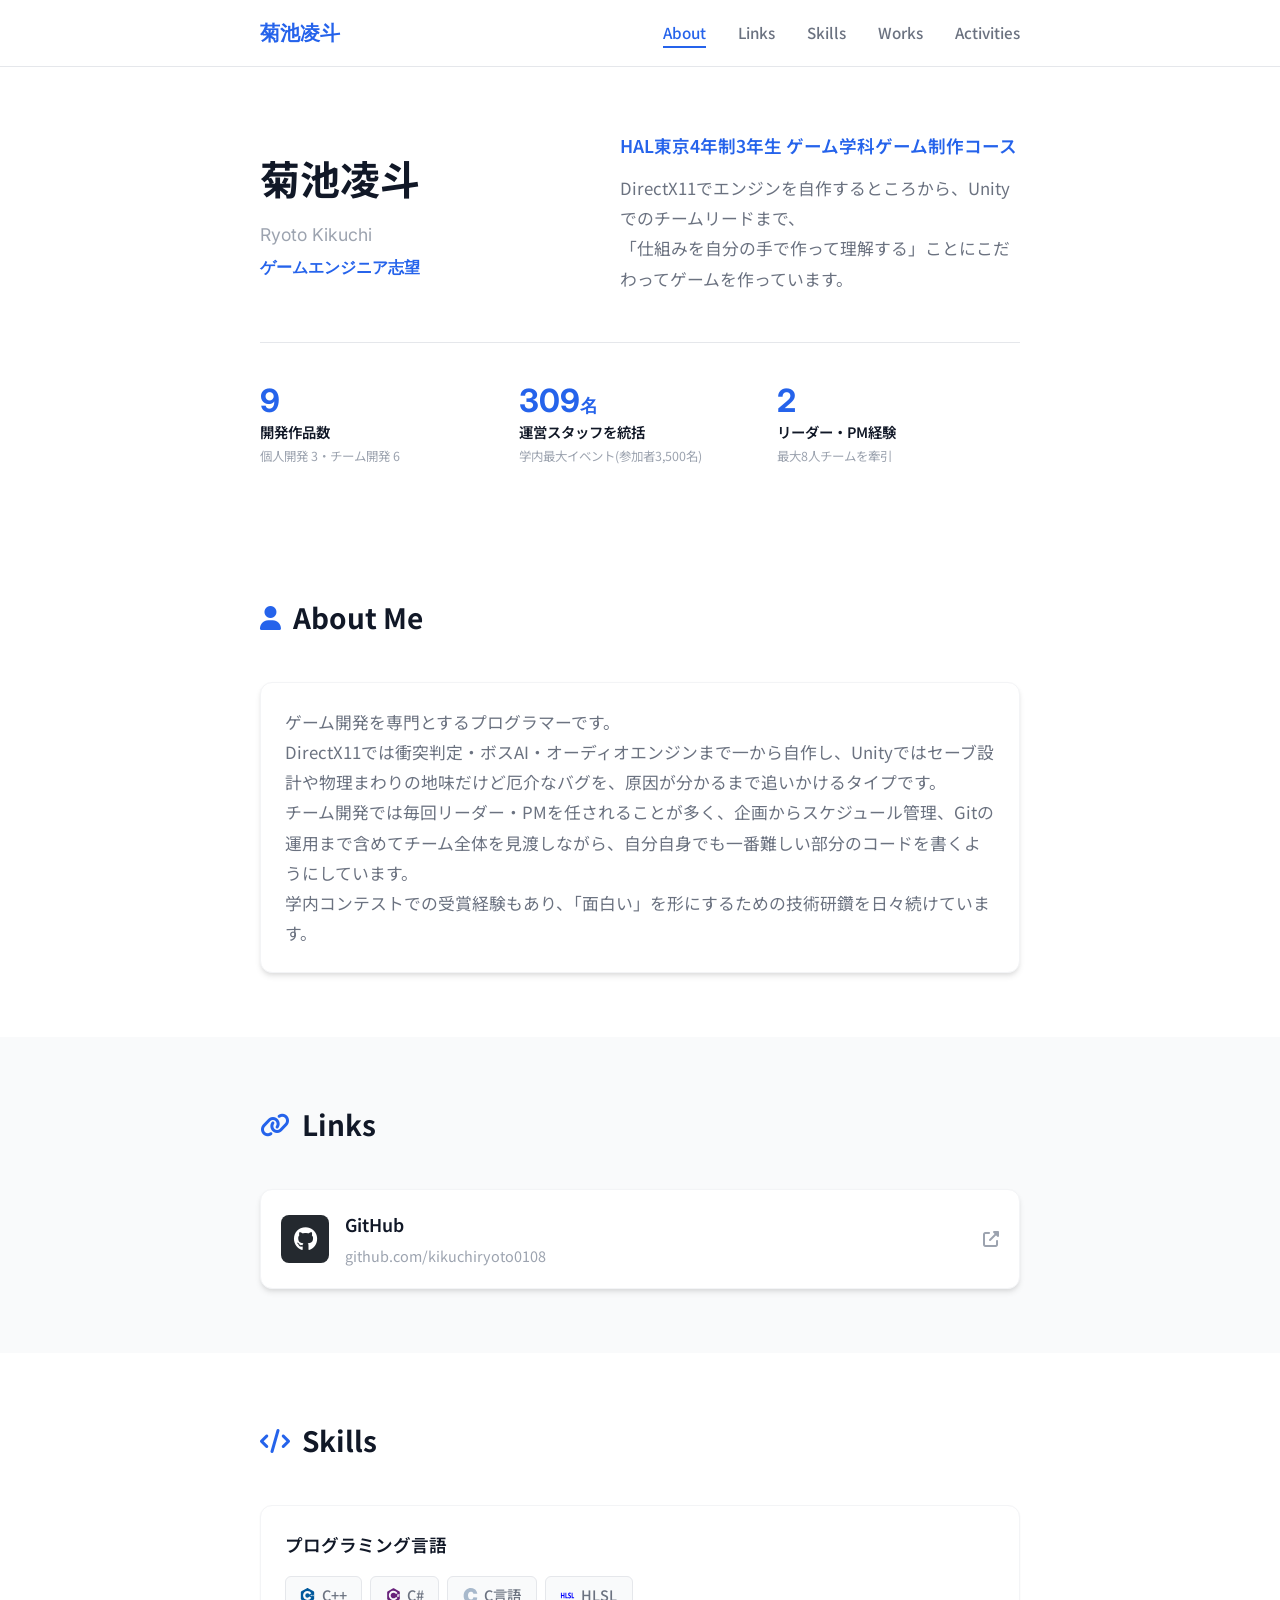
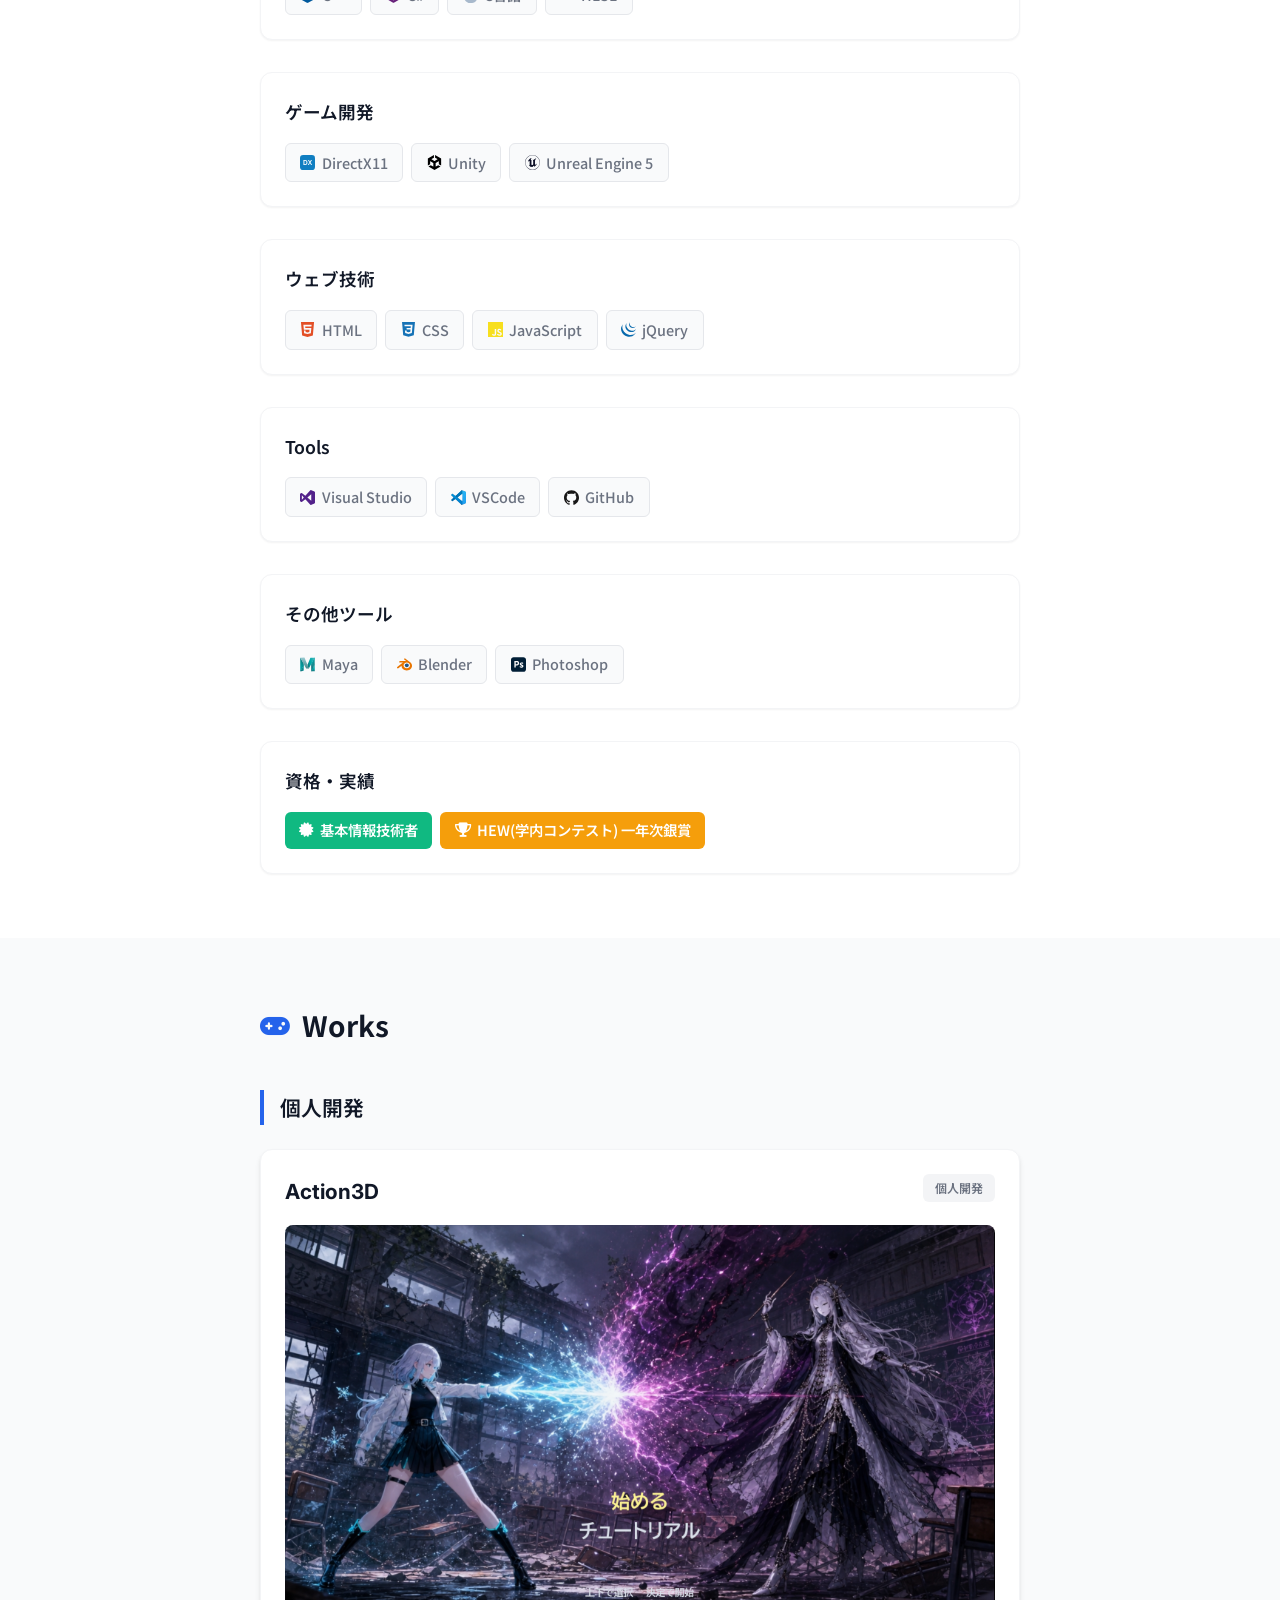
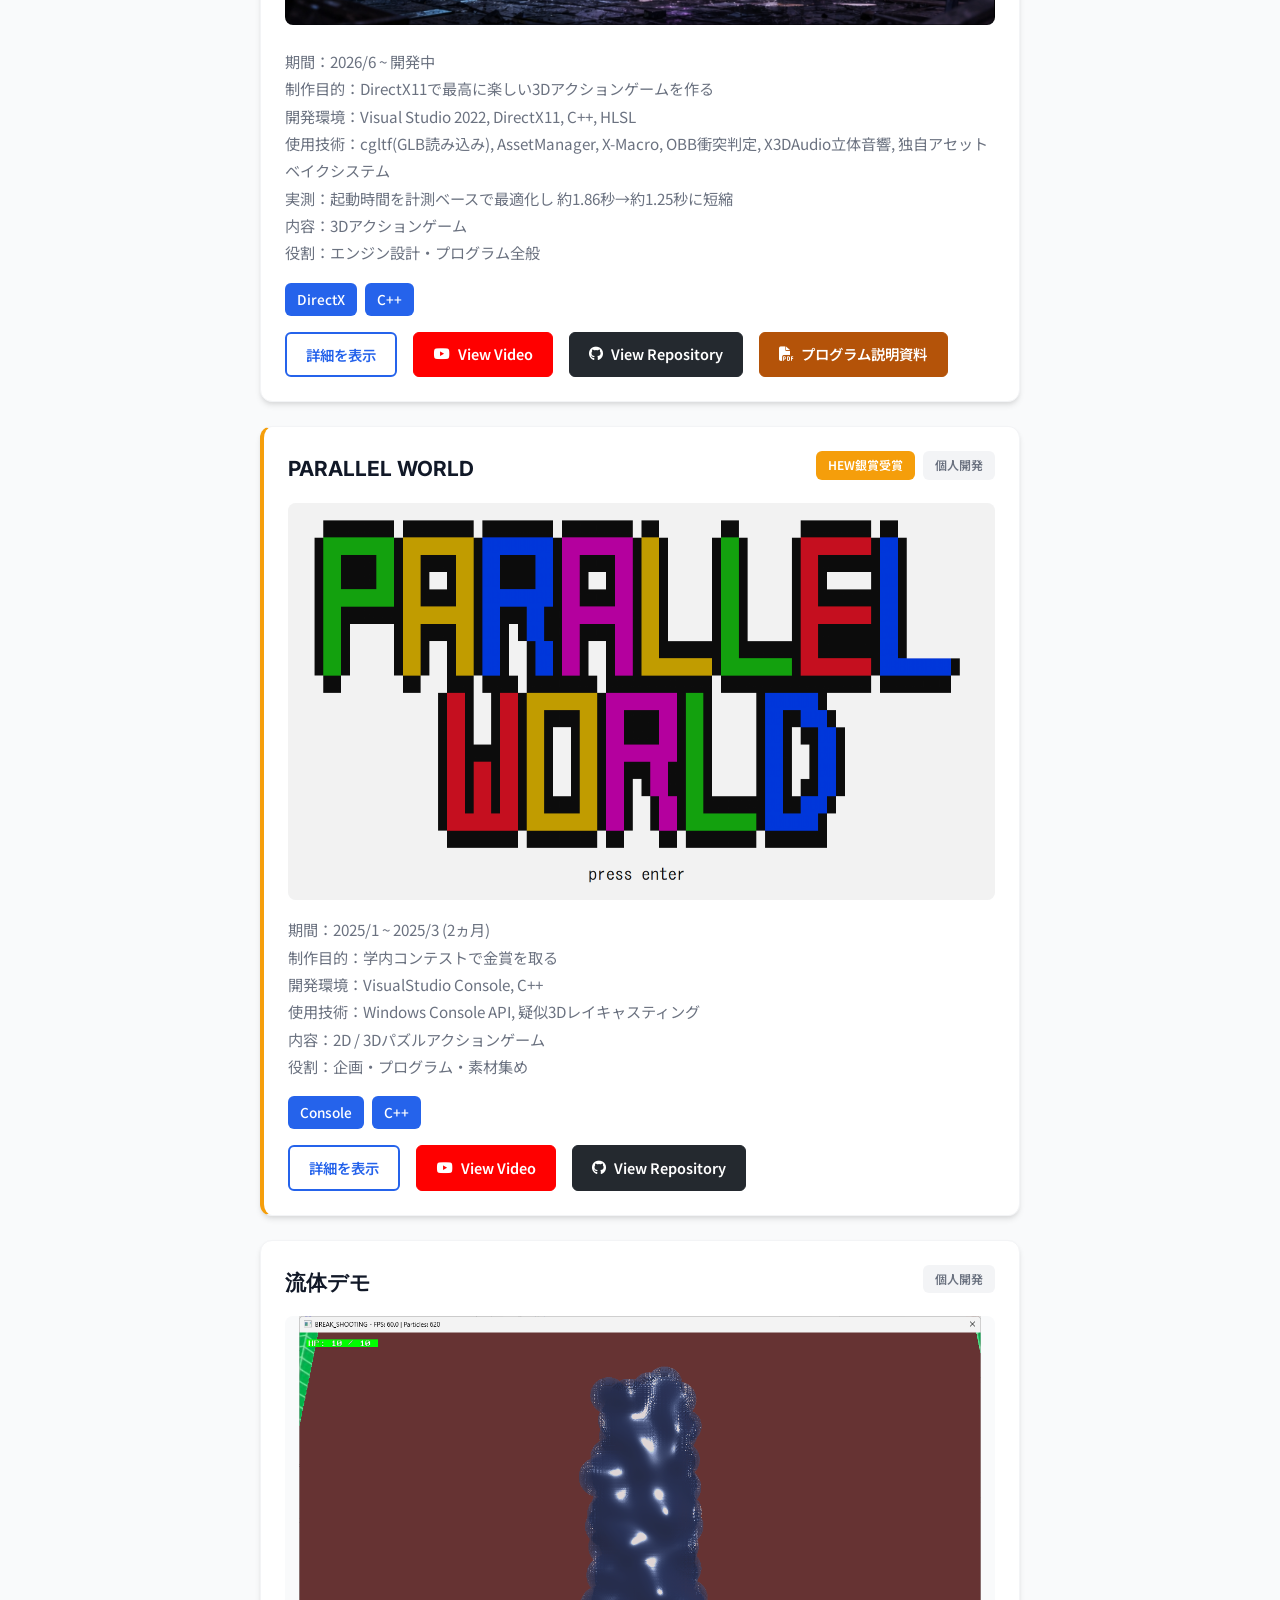
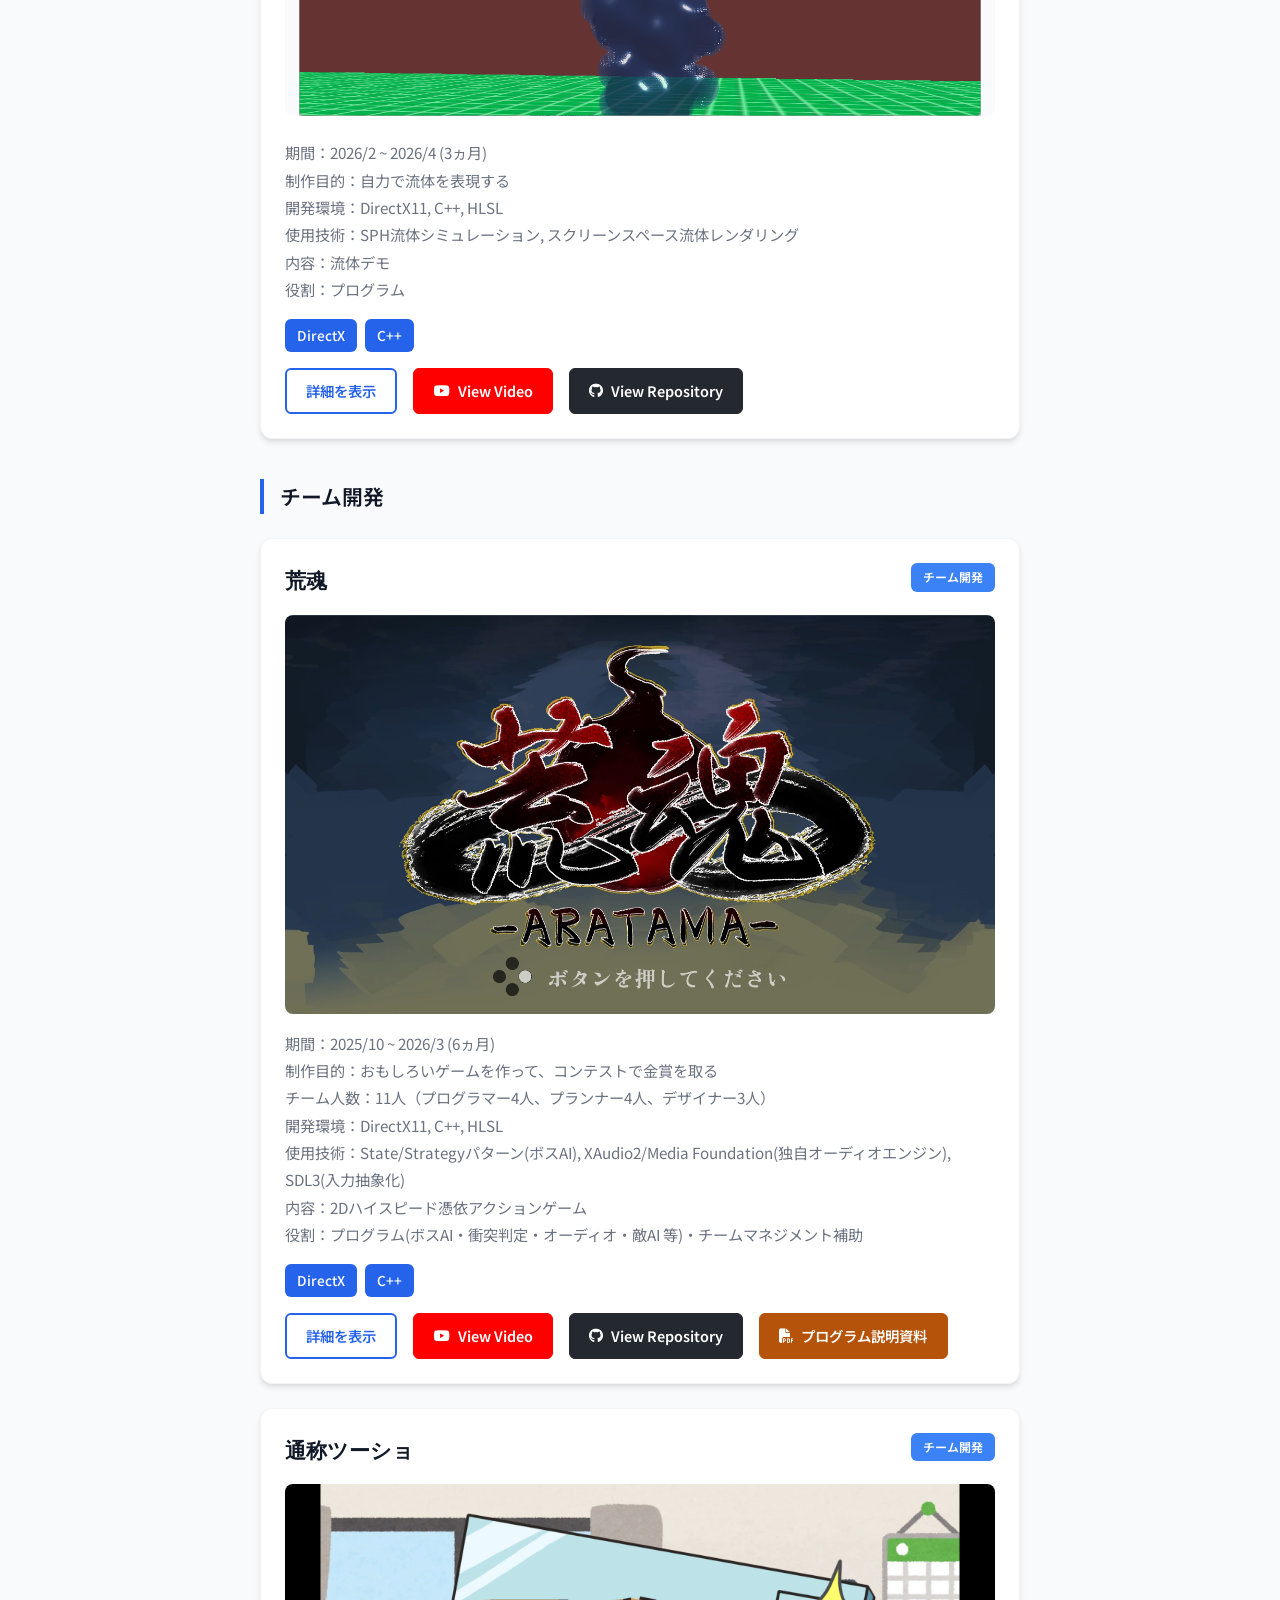
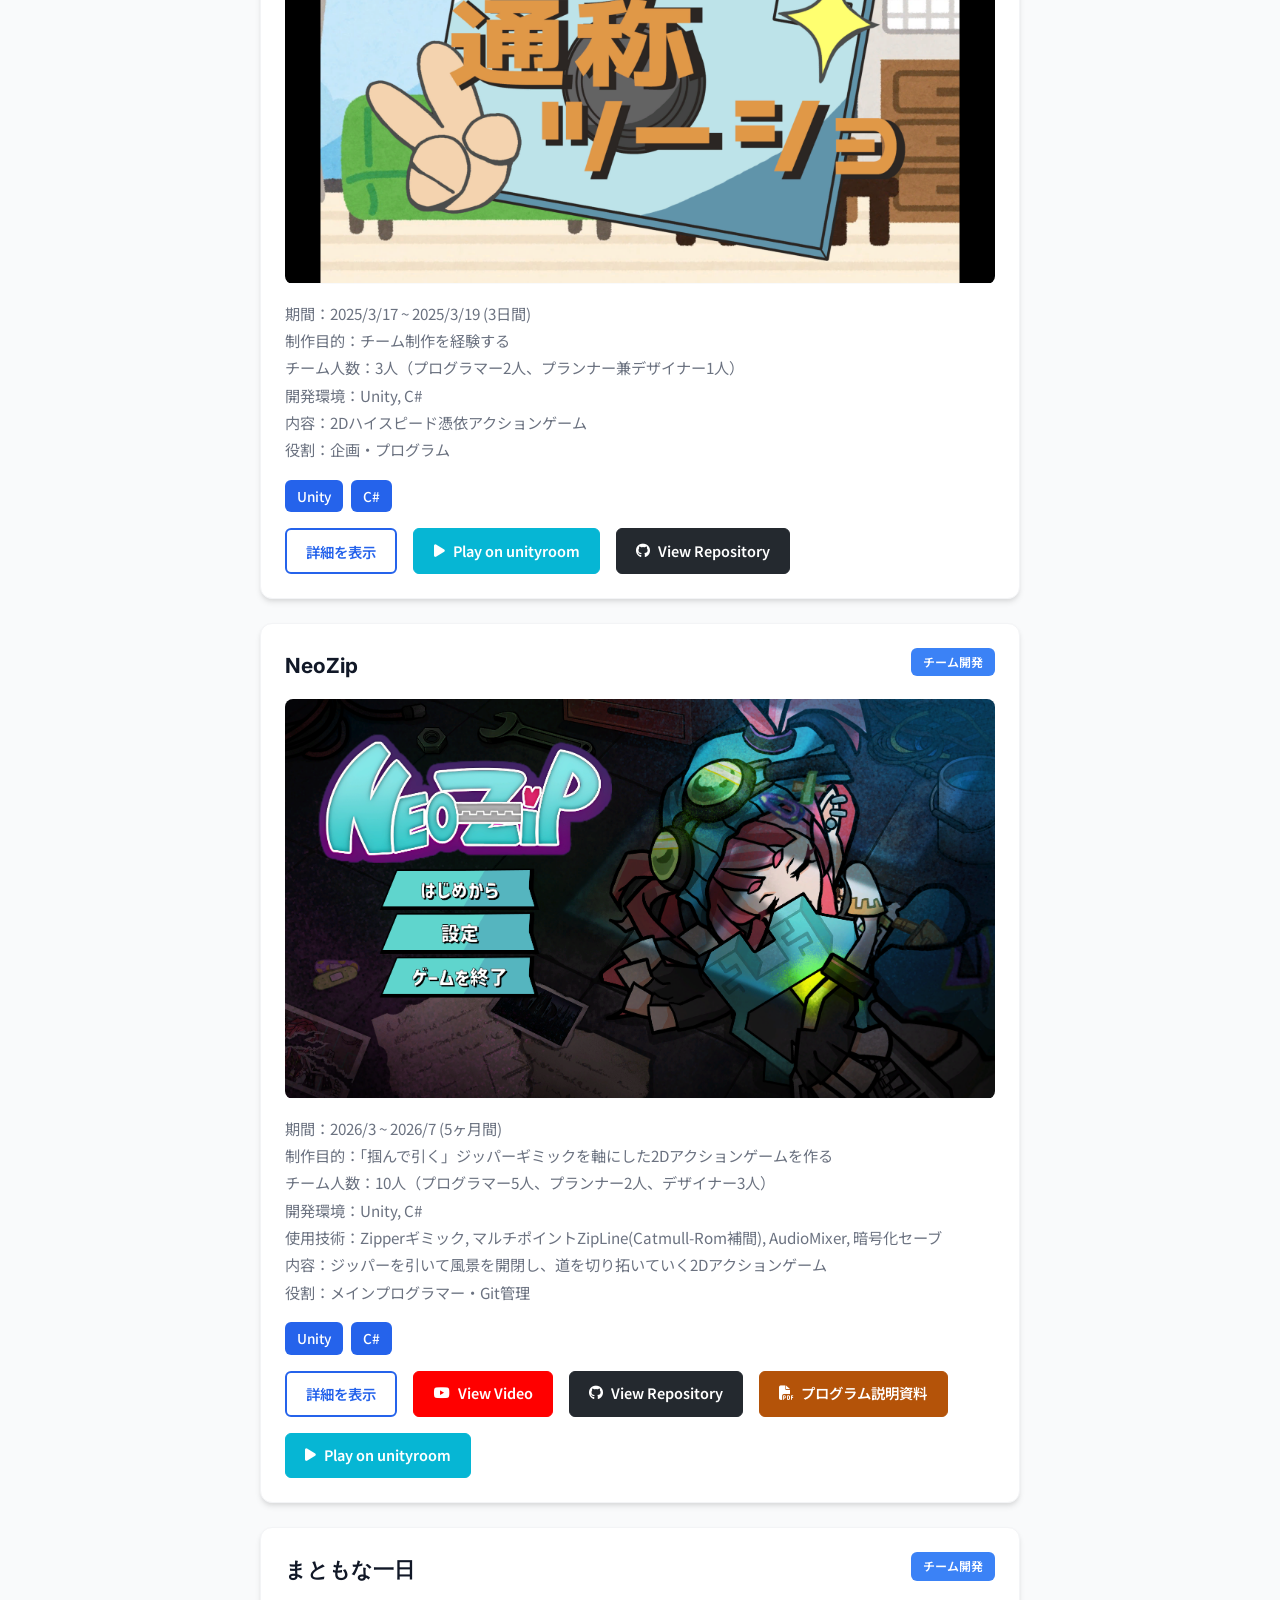
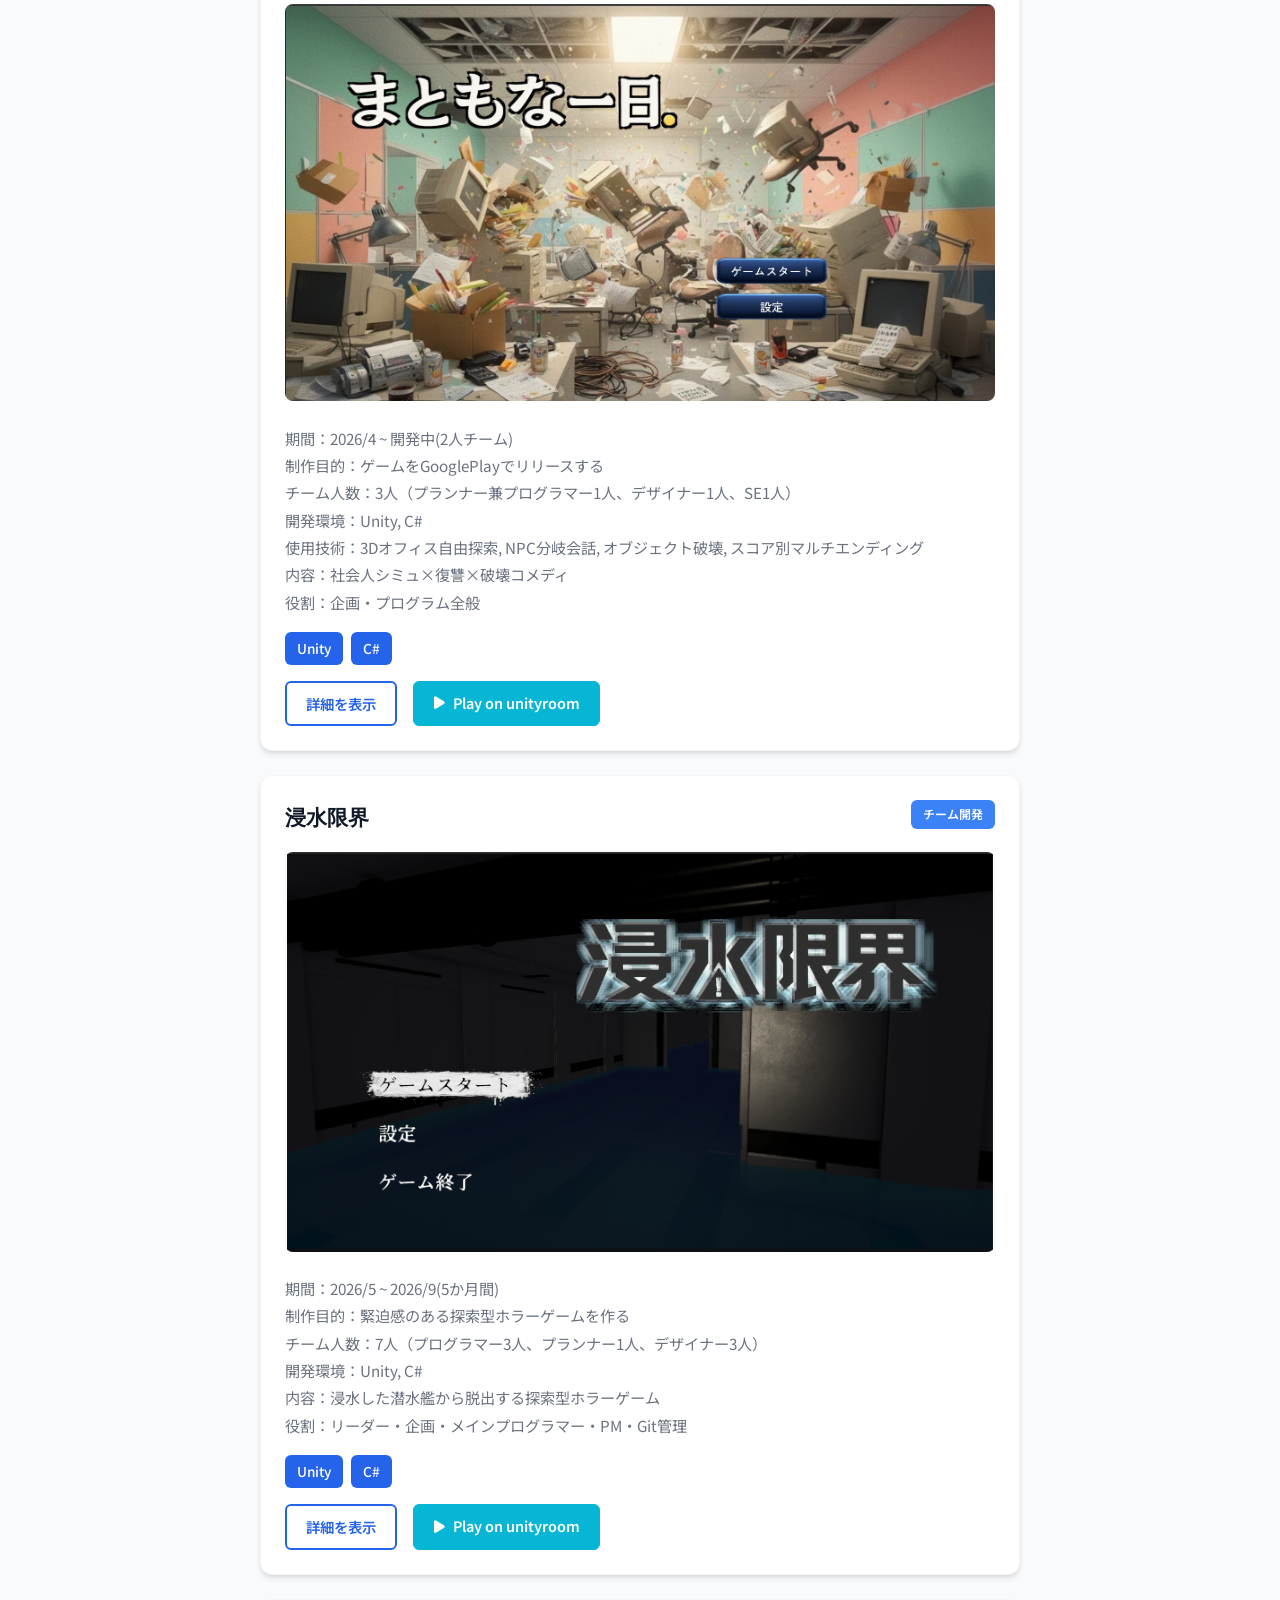
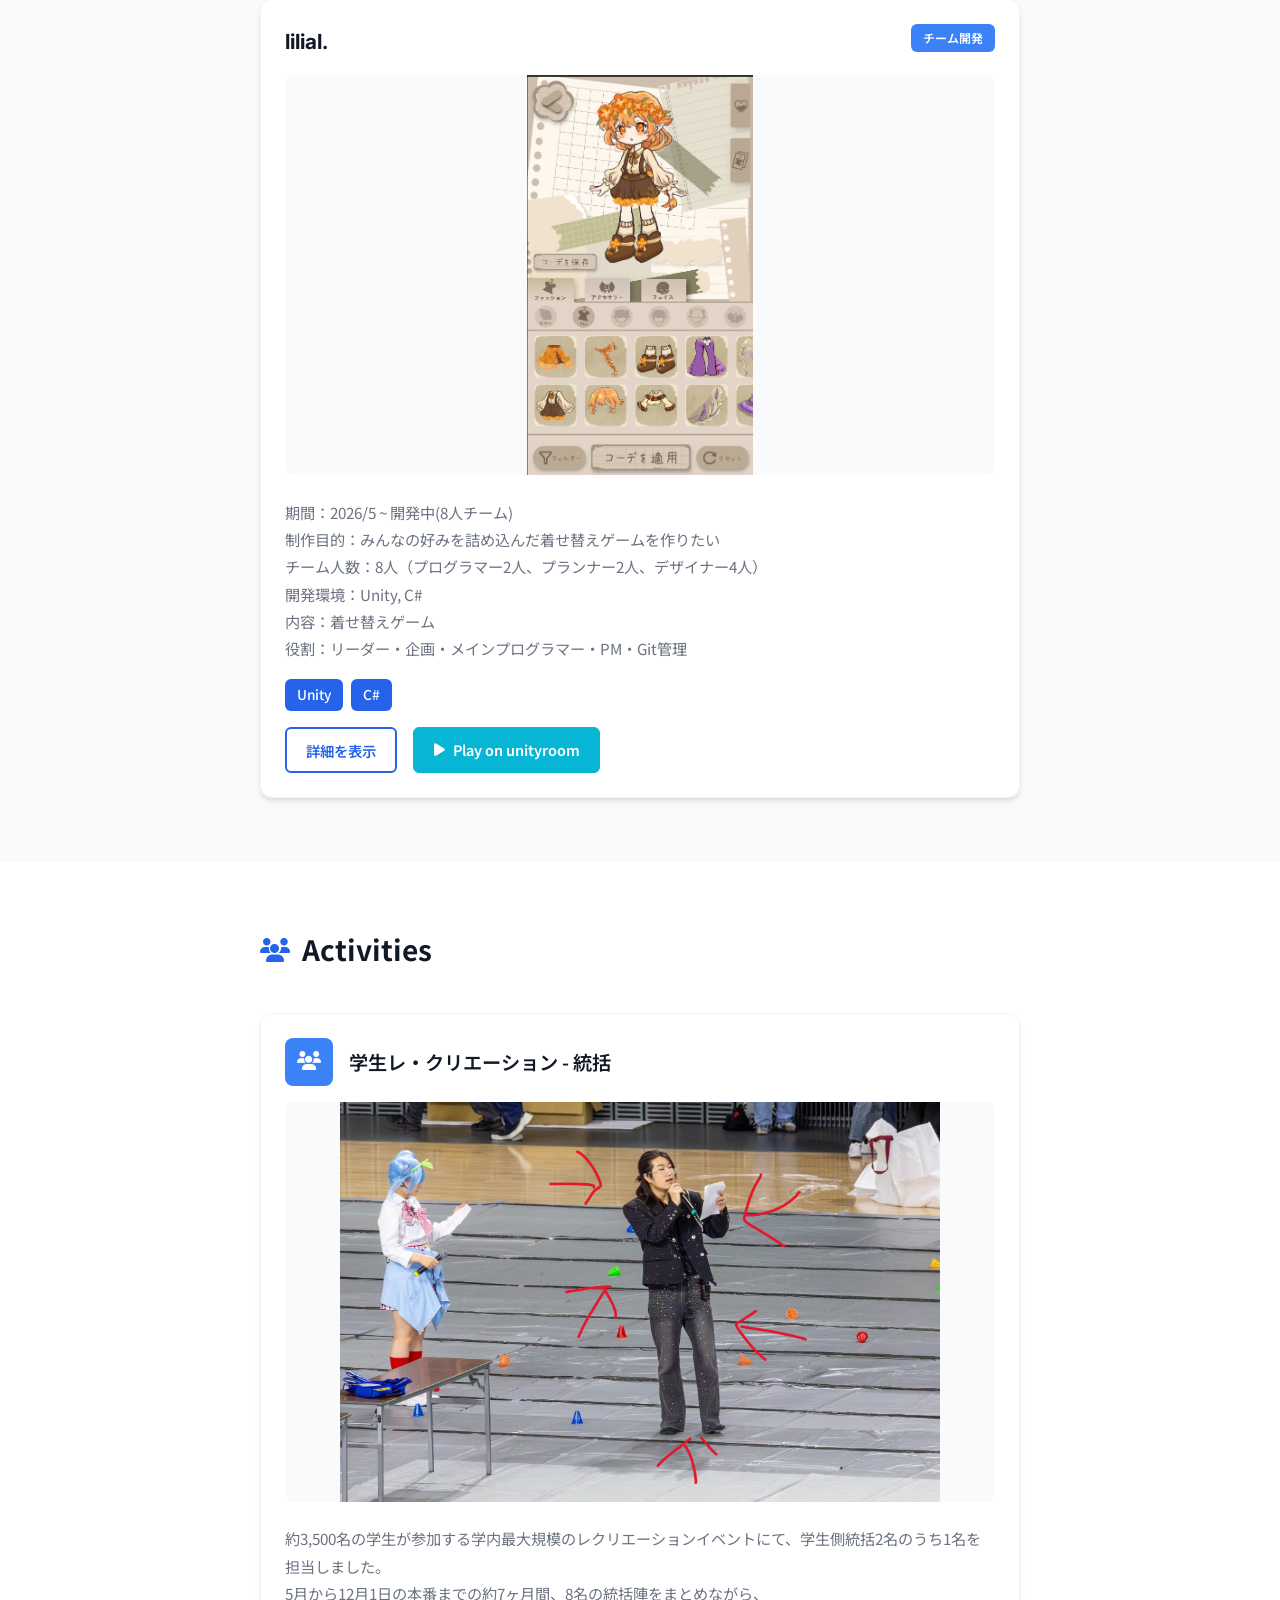
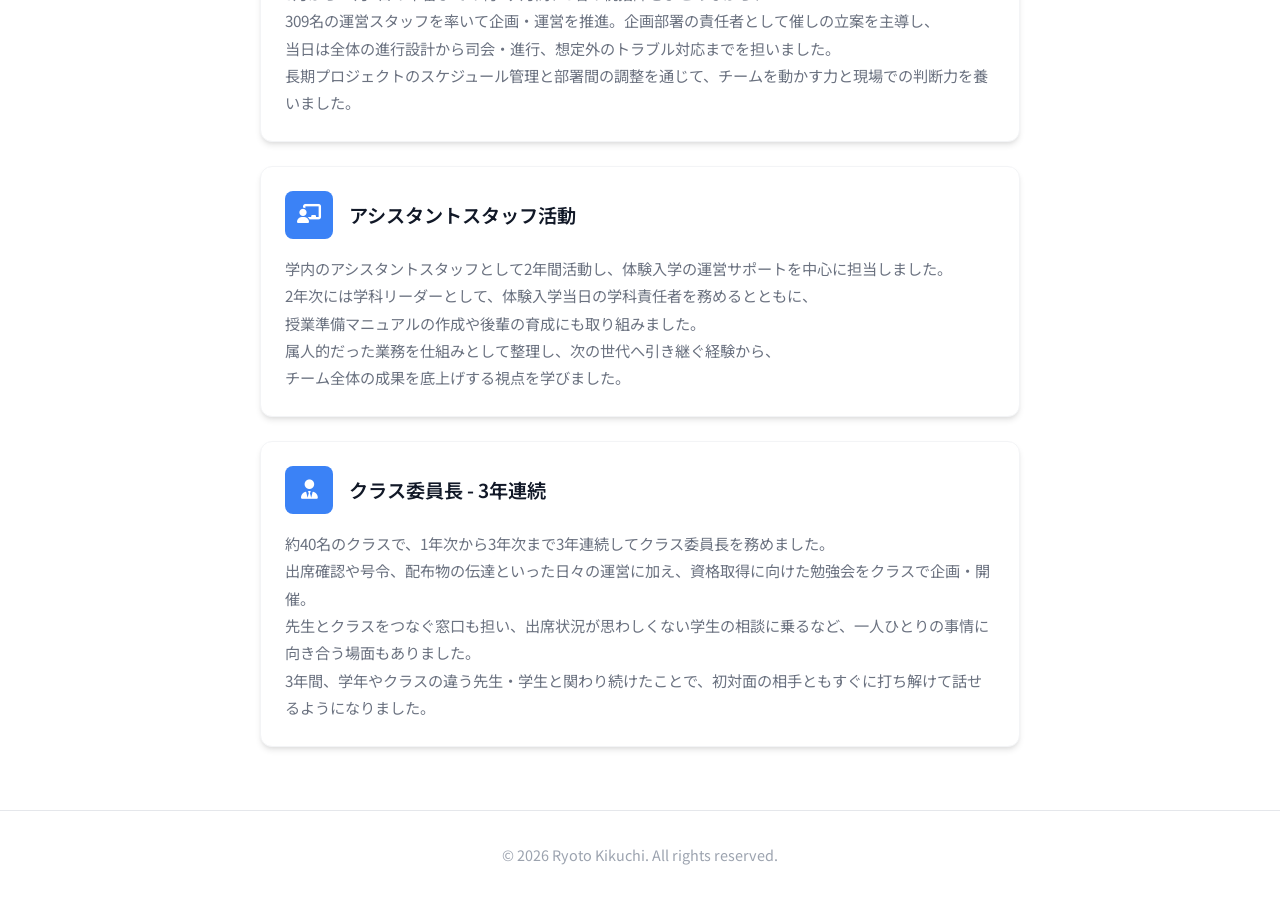
==== docs/index.html @ 00becce4 "制作終わった作品のサムネ変更 ホラーはやってない。許して；；" ====
<!DOCTYPE html>
<html lang="ja">
<head>
  <meta charset="UTF-8">
  <meta name="viewport" content="width=device-width, initial-scale=1.0">
  <meta name="description" content="菊池凌斗（Ryoto Kikuchi）のポートフォリオサイト。HAL東京ゲーム学科在籍。DirectX11のゲームエンジン自作からUnityでのチーム開発まで、ゲーム開発を中心としたプログラミングスキルと作品を紹介しています。">
  <meta name="format-detection" content="telephone=no">
  <meta name="author" content="菊池凌斗 (Ryoto Kikuchi)">
  <meta name="robots" content="index, follow">
  <link rel="canonical" href="https://kikuchiryoto0108.github.io/">
  <title>菊池凌斗 ポートフォリオ | ゲームエンジニア志望 (Ryoto Kikuchi)</title>

  <!-- Google Search Console 所有権確認（URLプレフィックスプロパティ / HTMLタグ方式） -->
  <meta name="google-site-verification" content="_x68qj6CpjI3wz0m7ykjDlzv6mkkJ25bouVmmKnMQyo">

  <!-- ファビコン -->
  <link rel="icon" href="/favicon.ico">

  <!-- OGP（SNSシェア用） -->
  <meta property="og:site_name" content="菊池凌斗 ポートフォリオ">
  <meta property="og:title" content="菊池凌斗 ポートフォリオ | ゲームエンジニア志望 (Ryoto Kikuchi)">
  <meta property="og:description" content="菊池凌斗（Ryoto Kikuchi）のポートフォリオサイト。DirectX11のゲームエンジン自作からUnityでのチーム開発まで、ゲーム開発の作品とスキルを紹介しています。">
  <meta property="og:type" content="website">
  <meta property="og:locale" content="ja_JP">
  <meta property="og:url" content="https://kikuchiryoto0108.github.io/">
  <meta property="og:image" content="https://kikuchiryoto0108.github.io/assets/images/action3d/title.png">

  <!-- Twitter Card -->
  <meta name="twitter:card" content="summary_large_image">
  <meta name="twitter:title" content="菊池凌斗 ポートフォリオ | ゲームエンジニア志望 (Ryoto Kikuchi)">
  <meta name="twitter:description" content="菊池凌斗（Ryoto Kikuchi）のゲーム開発ポートフォリオ。">
  <meta name="twitter:image" content="https://kikuchiryoto0108.github.io/assets/images/action3d/title.png">

  <!-- 構造化データ（Person / WebSite）: Googleに「菊池凌斗＝このサイトの人物」を伝える -->
  <script type="application/ld+json">
  {
    "@context": "https://schema.org",
    "@type": "Person",
    "name": "菊池凌斗",
    "alternateName": "Ryoto Kikuchi",
    "url": "https://kikuchiryoto0108.github.io/",
    "image": "https://kikuchiryoto0108.github.io/assets/images/action3d/title.png",
    "jobTitle": "ゲームエンジニア志望",
    "description": "ゲーム開発を専門とするプログラマー。DirectX11のゲームエンジン自作からUnityでのチーム開発・チームリードまで。",
    "alumniOf": {
      "@type": "CollegeOrUniversity",
      "name": "HAL東京"
    },
    "knowsAbout": ["ゲーム開発", "C++", "C#", "DirectX11", "Unity", "HLSL", "Unreal Engine"],
    "sameAs": [
      "https://github.com/kikuchiryoto0108"
    ]
  }
  </script>
  <script type="application/ld+json">
  {
    "@context": "https://schema.org",
    "@type": "WebSite",
    "name": "菊池凌斗 ポートフォリオ",
    "url": "https://kikuchiryoto0108.github.io/",
    "inLanguage": "ja",
    "author": {
      "@type": "Person",
      "name": "菊池凌斗"
    }
  }
  </script>

  <!-- フォント・CSS -->
  <link rel="preconnect" href="https://fonts.googleapis.com">
  <link href="https://fonts.googleapis.com/css2?family=Noto+Sans+JP:wght@400;500;700&family=Inter:wght@400;600;700&display=swap" rel="stylesheet">
  <link rel="stylesheet" href="https://cdnjs.cloudflare.com/ajax/libs/font-awesome/6.4.0/css/all.min.css">
  <link rel="stylesheet" href="style.css">
</head>

<body>
  <!-- ヘッダー -->
  <header class="header">
    <div class="container">
      <div class="header-content">
        <div class="logo">菊池凌斗</div>
        <nav class="nav">
          <ul class="nav-list">
            <li><a href="#about" class="nav-link">About</a></li>
            <li><a href="#links" class="nav-link">Links</a></li>
            <li><a href="#skills" class="nav-link">Skills</a></li> 
            <li><a href="#works" class="nav-link">Works</a></li>
            <li><a href="#activities" class="nav-link">Activities</a></li>
          </ul>
        </nav>
      </div>
    </div>
  </header>

  <main>
    <!-- ヒーローセクション -->
    <section class="hero">
      <div class="container">
        <div class="hero-content">
          <div class="hero-left">
            <h1 class="hero-title">菊池凌斗</h1>
            <p class="hero-subtitle">Ryoto Kikuchi</p>
            <p class="hero-role">ゲームエンジニア志望</p>
          </div>
          <div class="hero-right">
            <p class="hero-school">HAL東京4年制3年生 ゲーム学科ゲーム制作コース</p>
            <p class="hero-description">
              DirectX11でエンジンを自作するところから、Unityでのチームリードまで、<br>
              「仕組みを自分の手で作って理解する」ことにこだわってゲームを作っています。<br>
            </p>
          </div>
        </div>

        <!-- 実績サマリー -->
        <div class="hero-stats">
          <div class="stat-tile">
            <span class="stat-number">9</span>
            <span class="stat-label">開発作品数</span>
            <span class="stat-note">個人開発 3・チーム開発 6</span>
          </div>
          <div class="stat-tile">
            <span class="stat-number">309<small>名</small></span>
            <span class="stat-label">運営スタッフを統括</span>
            <span class="stat-note">学内最大イベント(参加者3,500名)</span>
          </div>
          <div class="stat-tile">
            <span class="stat-number">2</span>
            <span class="stat-label">リーダー・PM経験</span>
            <span class="stat-note">最大8人チームを牽引</span>
          </div>
        </div>
      </div>
    </section>

    <!-- About セクション -->
    <section id="about" class="section">
      <div class="container">
        <h2 class="section-title">
          <i class="fas fa-user"></i>
          About Me
        </h2>
        <div class="content-card">
          <p class="about-text">
            ゲーム開発を専門とするプログラマーです。<br>
            DirectX11では衝突判定・ボスAI・オーディオエンジンまで一から自作し、Unityではセーブ設計や物理まわりの地味だけど厄介なバグを、原因が分かるまで追いかけるタイプです。<br>
            チーム開発では毎回リーダー・PMを任されることが多く、企画からスケジュール管理、Gitの運用まで含めてチーム全体を見渡しながら、自分自身でも一番難しい部分のコードを書くようにしています。<br>
            学内コンテストでの受賞経験もあり、「面白い」を形にするための技術研鑽を日々続けています。<br>
          </p>
        </div>
      </div>
    </section>

    <!-- Links セクション -->
    <section id="links" class="section">
      <div class="container">
        <h2 class="section-title">
          <i class="fas fa-link"></i>
          Links
        </h2>
        <div class="links-grid">
          <a href="https://github.com/kikuchiryoto0108" target="_blank" rel="noopener noreferrer" class="link-card github-link">
            <div class="link-icon">
              <i class="fab fa-github"></i>
            </div>
            <div class="link-info">
              <span class="link-title">GitHub</span>
              <span class="link-url">github.com/kikuchiryoto0108</span>
            </div>
            <i class="fas fa-external-link-alt link-arrow"></i>
          </a>
        </div>
      </div>
    </section>

    <!-- Skills セクション -->
    <section id="skills" class="section">
      <div class="container">
        <h2 class="section-title">
          <i class="fas fa-code"></i>
          Skills
        </h2>
        
        <div class="skills-container">
          <div class="skill-category">
            <h3 class="skill-category-title">プログラミング言語</h3>
            <div class="skill-tags">
              <span class="skill-tag"><img src="assets/icons/cplusplus.svg" alt="" class="skill-tag-icon">C++</span>
              <span class="skill-tag"><img src="assets/icons/csharp.svg" alt="" class="skill-tag-icon">C#</span>
              <span class="skill-tag"><img src="assets/icons/c.svg" alt="" class="skill-tag-icon">C言語</span>
              <span class="skill-tag"><img src="assets/icons/hlsl.svg" alt="" class="skill-tag-icon">HLSL</span>
            </div>
          </div>

          <div class="skill-category">
            <h3 class="skill-category-title">ゲーム開発</h3>
            <div class="skill-tags">
              <span class="skill-tag"><svg viewBox="0 0 24 24" class="skill-tag-icon"><rect width="24" height="24" rx="5" fill="#107ec1"/><text x="12" y="16.5" text-anchor="middle" font-family="Arial, sans-serif" font-weight="700" font-size="10.5" fill="#fff">DX</text></svg>DirectX11</span>
              <span class="skill-tag"><img src="assets/icons/unity.svg" alt="" class="skill-tag-icon">Unity</span>
              <span class="skill-tag"><img src="assets/icons/unrealengine.svg" alt="" class="skill-tag-icon">Unreal Engine 5</span>
            </div>
          </div>

          <div class="skill-category">
            <h3 class="skill-category-title">ウェブ技術</h3>
            <div class="skill-tags">
              <span class="skill-tag"><img src="assets/icons/html5.svg" alt="" class="skill-tag-icon">HTML</span>
              <span class="skill-tag"><img src="assets/icons/css3.svg" alt="" class="skill-tag-icon">CSS</span>
              <span class="skill-tag"><img src="assets/icons/javascript.svg" alt="" class="skill-tag-icon">JavaScript</span>
              <span class="skill-tag"><img src="assets/icons/jquery.svg" alt="" class="skill-tag-icon">jQuery</span>
            </div>
          </div>

          <div class="skill-category">
            <h3 class="skill-category-title">Tools</h3>
            <div class="skill-tags">
              <span class="skill-tag"><img src="assets/icons/visualstudio.svg" alt="" class="skill-tag-icon">Visual Studio</span>
              <span class="skill-tag"><img src="assets/icons/vscode.svg" alt="" class="skill-tag-icon">VSCode</span>
              <span class="skill-tag"><img src="assets/icons/github.svg" alt="" class="skill-tag-icon">GitHub</span>
            </div>
          </div>

          <div class="skill-category">
            <h3 class="skill-category-title">その他ツール</h3>
            <div class="skill-tags">
              <span class="skill-tag"><img src="assets/icons/maya.svg" alt="" class="skill-tag-icon">Maya</span>
              <span class="skill-tag"><img src="assets/icons/blender.svg" alt="" class="skill-tag-icon">Blender</span>
              <span class="skill-tag"><img src="assets/icons/photoshop.svg" alt="" class="skill-tag-icon">Photoshop</span>
            </div>
          </div>

          <div class="skill-category">
            <h3 class="skill-category-title">資格・実績</h3>
            <div class="qualification-tags">
              <span class="qualification-tag"><i class="fas fa-certificate"></i>基本情報技術者</span>
              <span class="qualification-tag award"><i class="fas fa-trophy"></i>HEW(学内コンテスト) 一年次銀賞</span>
            </div>
          </div>
        </div>
      </div>
    </section>

    <!-- Works セクション -->
    <section id="works" class="section">
      <div class="container">
        <h2 class="section-title">
          <i class="fas fa-gamepad"></i>
          Works
        </h2>
        
        <!-- 個人開発 -->
        <h3 class="subsection-title">個人開発</h3>
        <div class="works-list">
          <!-- Action3D -->
          <article class="work-card">
            <div class="work-header">
              <h4 class="work-title">Action3D</h4>
              <div class="work-badges">
                <span class="work-badge">個人開発</span>
              </div>
            </div>
            <img src="assets/images/action3d/title.png" alt="Action3Dタイトル画像">
            <p class="work-description">
              期間：2026/6 ~ 開発中<br>
              制作目的：DirectX11で最高に楽しい3Dアクションゲームを作る<br>
              開発環境：Visual Studio 2022, DirectX11, C++, HLSL<br>
              使用技術：cgltf(GLB読み込み), AssetManager, X-Macro, OBB衝突判定, X3DAudio立体音響, 独自アセットベイクシステム<br>
              実測：起動時間を計測ベースで最適化し 約1.86秒→約1.25秒に短縮<br>
              内容：3Dアクションゲーム<br>
              役割：エンジン設計・プログラム全般
            </p>
            <div class="work-tech">
              <span class="tech-tag">DirectX</span>
              <span class="tech-tag">C++</span>
            </div>

            <div class="work-links">
              <button class="work-link detail-btn" data-target="detail-action3d">
                詳細を表示
              </button>
              <a href="https://youtu.be/pntopdiTIKw" target="_blank" rel="noopener noreferrer" class="work-link primary youtube">
                <i class="fab fa-youtube"></i>
                View Video
              </a>
              <a href="https://github.com/kikuchiryoto0108/Action3D" target="_blank" rel="noopener noreferrer" class="work-link primary">
                <i class="fab fa-github"></i>
                View Repository
              </a>
              <a href="assets/documents/%E3%83%97%E3%83%AD%E3%82%B0%E3%83%A9%E3%83%A0%E8%AA%AC%E6%98%8E%E8%B3%87%E6%96%99%EF%BC%88Action3D%EF%BC%89.pdf" target="_blank" rel="noopener noreferrer" class="work-link document">
                <i class="fas fa-file-pdf"></i>
                プログラム説明資料
              </a>
            </div>
          </article>

          <!-- モーダル: Action3D -->
          <div class="modal-overlay" id="detail-action3d">
            <div class="modal-window">
              <div class="modal-header">
                <h4 class="modal-title">Action3D</h4>
                <button class="modal-close" aria-label="閉じる">
                  <i class="fas fa-times"></i>
                </button>
              </div>
              <div class="modal-body">
                <!-- スライダー -->
                <div class="modal-slider">
                  <div class="slider-track">
                    <!-- スライド1: 動画 -->
                    <div class="slider-slide active">
                      <div class="slide-video">
                        <iframe
                          src="https://www.youtube.com/embed/pntopdiTIKw"
                          title="Action3D動画"
                          frameborder="0"
                          allow="accelerometer; autoplay; clipboard-write; encrypted-media; gyroscope; picture-in-picture"
                          allowfullscreen
                        ></iframe>
                      </div>
                    </div>
                    <!-- スライド2: 画像 -->
                    <div class="slider-slide">
                      <img src="assets/images/action3d/title.png" alt="Action3Dタイトル画像">
                    </div>
                  </div>
                  <button class="slider-btn slider-prev" aria-label="前へ">
                    <i class="fas fa-chevron-left"></i>
                  </button>
                  <button class="slider-btn slider-next" aria-label="次へ">
                    <i class="fas fa-chevron-right"></i>
                  </button>
                  <div class="slider-dots"></div>
                </div>

                <div class="detail-section">
                  <h5 class="detail-title">
                    <i class="fas fa-info-circle"></i>
                    作品概要
                  </h5>
                  <p class="detail-text">
                    DirectX11の生APIから自作したゲームエンジン上で動く3Dアクションゲームです。<br>
                    描画・物理・アセット管理・オーディオまで、エンジンの基盤部分から個人で設計・実装しました。<br>
                    AI画像生成→TripoAIでモデリング／テクスチャ化→Mixamoでリギング／アニメーション→Blenderでテクスチャ張り直し、という工程で最短でアセットを用意し、実装に集中できる体制を作りました。
                  </p>
                </div>

                <div class="detail-section">
                  <h5 class="detail-title">
                    <i class="fas fa-wrench"></i>
                    アセット管理・エンジン設計
                  </h5>
                  <ul class="detail-list">
                    <li>モデル形式はGLBを採用。メッシュ・スケルトン等が1ファイルにまとまりアセット管理がシンプルなうえ、バイナリとJSONが分離されているためパース後すぐGPUバッファへコピーでき、業界標準でもある点を重視</li>
                    <li>glTFパーサはcgltfを採用。軽量・シングルヘッダで導入コストが低く、glTF仕様に忠実な構造でライブラリの内部挙動に依存せず実装できる点、Assimp等の多形式ライブラリと比べ依存を最小化できる点が決め手</li>
                    <li>AssetManagerを導入し、pngとhdrで分岐してHDR環境マップにも対応。ロード時間を約40〜50%短縮</li>
                    <li>アセット追加をenumと配列のインデックス同期に頼らず1か所の変更だけで反映できるよう、X-Macroを導入してバグの可能性を排除</li>
                    <li>シェーダーを毎回csoから個別ロードしていたのをshader_libraryに一元化し、起動時にまとめて読み込むことでロード時間を短縮</li>
                  </ul>
                </div>

                <div class="detail-section">
                  <h5 class="detail-title">
                    <i class="fas fa-wrench"></i>
                    責務分離・当たり判定
                  </h5>
                  <ul class="detail-list">
                    <li>初期はManagerに衝突判定ロジックが混在していたが、Physics_Worldを新設して分離。距離判定・地面判定をここに集約し、将来的なレイキャスト等の拡張余地も確保</li>
                    <li>LayerMaskはUnityのPhysics Layer Matrixと同様の設計を採用。GameObjectは自分のレイヤーを1つ持つだけで、衝突ルールはPhysicsWorldが持つLayer×Layerの2次元bool配列で管理し、ゲームロジックから独立させた</li>
                    <li>剣の当たり判定にはAABBでは表現しづらい形状のためOBBを導入。球との判定はローカル座標系に変換することでAABB vs Sphereに帰着させて実装。それ以外の空間分割等はYAGNIの原則で見送り、必要になった際に実測データと共に導入する方針</li>
                    <li>Collisionの押し戻し判定もPhysics_Worldに集約し、レイヤーごとに動く/動かないを設定することで無駄な処理を排除</li>
                  </ul>
                </div>

                <div class="detail-section">
                  <h5 class="detail-title">
                    <i class="fas fa-wrench"></i>
                    パフォーマンス最適化
                  </h5>
                  <ul class="detail-list">
                    <li>起動時間短縮のためアセットベイクシステムを自作。カスタムバイナリ(.pak)に30個以上のアセットを1ファイルへ統合し、MP3は事前にPCMデコードして格納。音声ロードを734ms→37msに短縮し、起動時間全体を約36%削減</li>
                    <li>VFS抽象化によりDebugビルドは生ファイル、Releaseビルドは.pakを参照するよう切り替え可能。ソース更新時のみ再ベイクする差分ベイク機能も実装</li>
                    <li>立体音響はX3DAudio(XAudio2)で実装。ステレオ→モノラル変換をRelease時のアセットベイクに組み込み、ロード時間短縮と設計上の正しさを両立</li>
                  </ul>
                </div>

                <div class="detail-section">
                  <h5 class="detail-title">
                    <i class="fas fa-bug"></i>
                    トラブルシューティング
                  </h5>
                  <ul class="detail-list">
                    <li>DebugDrawの3D描画がUI描画の後に呼ばれ、View/Projectionが2D用の直交投影に切り替わって画面外に飛ぶ不具合が発生。「Managerが直接呼び出す」案と「Scene::Draw3D/Draw2Dを分離する」案を比較し、将来のシーン別ポストエフェクト等を見据えて後者を採用。シーン切り替えで無駄にInit/UninitされていたDebugDrawもManager管理に移し、エンジンのライフサイクルに一致させた</li>
                    <li>アニメーションが切り替わらない不具合では、まずImGuiにアニメメタデータを表示する仕組みを実装して原因切り分け。コードは正常でBlenderのエクスポート起因と特定し、さらに深掘りするとアーマチュア構造自体に問題があると判明。Blenderのアペンド機能でスキン付きfbxからアニメーションを持ってきて正常なリグに差し替えて解決</li>
                  </ul>
                </div>

                <div class="detail-section">
                  <h5 class="detail-title">
                    <i class="fas fa-calendar-alt"></i>
                    制作期間・規模
                  </h5>
                  <p class="detail-text">2026年6月から開発中の個人開発プロジェクト</p>
                </div>
              </div>
            </div>
          </div>
          
          <!-- PARALLEL WORLD -->
          <article class="work-card featured">
            <div class="work-header">
              <h4 class="work-title">PARALLEL WORLD</h4>
              <div class="work-badges">
                <span class="work-badge award">HEW銀賞受賞</span>
                <span class="work-badge">個人開発</span>
              </div>
            </div>
            <video src="assets/images/PARALLEL_WORLD/Thumbnail.mp4" poster="assets/images/PARALLEL_WORLD/PARALLEL_WORLD_title.png" autoplay muted loop playsinline preload="metadata" aria-label="PARALLEL WORLDのプレイ映像"></video>
            <p class="work-description">
              期間：2025/1 ~ 2025/3 (2ヵ月)<br>
              制作目的：学内コンテストで金賞を取る<br>
              開発環境：VisualStudio Console, C++<br>
              使用技術：Windows Console API, 疑似3Dレイキャスティング<br>
              内容：2D / 3Dパズルアクションゲーム<br>
              役割：企画・プログラム・素材集め
            </p>
            <div class="work-tech">
              <span class="tech-tag">Console</span>
              <span class="tech-tag">C++</span>
            </div>

            <!-- ボタンエリア -->
            <div class="work-links">
              <button class="work-link detail-btn" data-target="detail-parallel-world">
                詳細を表示
              </button>
              <a href="https://youtu.be/UDQnZ_E_EnA" target="_blank" rel="noopener noreferrer" class="work-link primary youtube">
                <i class="fab fa-youtube"></i>
                View Video
              </a>
              <a href="https://github.com/kikuchiryoto0108/PARALLEL_WORLD" target="_blank" rel="noopener noreferrer" class="work-link primary">
                <i class="fab fa-github"></i>
                View Repository
              </a>
            </div>
          </article>

          <!-- モーダル: PARALLEL WORLD -->
          <div class="modal-overlay" id="detail-parallel-world">
            <div class="modal-window">
              <div class="modal-header">
                <h4 class="modal-title">PARALLEL WORLD</h4>
                <button class="modal-close" aria-label="閉じる">
                  <i class="fas fa-times"></i>
                </button>
              </div>
              <div class="modal-body">
                <!-- スライダー -->
                <div class="modal-slider">
                  <div class="slider-track">
                    <!-- スライド1: 動画 -->
                    <div class="slider-slide active">
                      <div class="slide-video">
                        <iframe
                          src="https://www.youtube.com/embed/UDQnZ_E_EnA"
                          title="PARALLEL WORLD動画"
                          frameborder="0"
                          allow="accelerometer; autoplay; clipboard-write; encrypted-media; gyroscope; picture-in-picture"
                          allowfullscreen
                        ></iframe>
                      </div>
                    </div>
                    <!-- スライド2: 画像 -->
                    <div class="slider-slide">
                      <img src="assets/images/PARALLEL_WORLD/parallel1.png" alt="パラレルワールド画像">
                    </div>
                    <div class="slider-slide">
                      <img src="assets/images/PARALLEL_WORLD/parallel2.png" alt="パラレルワールド画像">
                    </div>
                    <div class="slider-slide">
                      <img src="assets/images/PARALLEL_WORLD/parallel3.png" alt="パラレルワールド画像">
                    </div>
                    <div class="slider-slide">
                      <img src="assets/images/PARALLEL_WORLD/parallel4.png" alt="パラレルワールド画像">
                    </div>
                  </div>
                  <button class="slider-btn slider-prev" aria-label="前へ">
                    <i class="fas fa-chevron-left"></i>
                  </button>
                  <button class="slider-btn slider-next" aria-label="次へ">
                    <i class="fas fa-chevron-right"></i>
                  </button>
                  <div class="slider-dots"></div>
                </div>

                <div class="detail-section">
                  <h5 class="detail-title">
                    <i class="fas fa-info-circle"></i>
                    作品概要
                  </h5>
                  <p class="detail-text">
                    HEWと呼ばれる学内コンテストの一年次にて銀賞を獲得した作品です。<br>
                    C++のWindowsコンソールアプリとして制作した、2D/3Dを自在に切り替えて遊ぶ新感覚パズルアクションゲームです。<br>
                    ステージに散らばる「ホットスター★」を5つ集めるとゴール前の氷が融けて道が開き、ゴールを目指します。一定間隔で点灯/消灯するバーナーなど、2D/3D共通のギミックも配置しました。
                  </p>
                </div>

                <div class="detail-section">
                  <h5 class="detail-title">
                    <i class="fas fa-wrench"></i>
                    工夫した点
                  </h5>
                  <ul class="detail-list">
                    <li>2D/3Dで同じ3次元タイル配列(マップデータ)を共有し、切り替えは描画方式(トップダウン2D／自前のレイキャスティング3D)だけを切り替える設計に。同じマップを2通りの視点で解釈させることでパズルとしての整合性を保った</li>
                    <li>Windows Console API上に、水平・垂直方向のレイ角度とFOVから距離ベースで壁を判定する自前のレイキャスティングエンジンを実装。タイル種別ごとに色とUnicodeブロック文字を対応させたルックアップテーブルを用意し、文字だけのコンソール画面でも奥行きのある擬似3D描画を実現</li>
                    <li>スター収集による氷の融解、一定間隔で作動するバーナーなど、2D/3D両モードで成立するパズルギミックを設計・実装</li>
                    <li>操作方法を2D(A/D移動+SPACEジャンプ)と3D(WASD移動+SPACEジャンプ)でモードに合わせて切り替え、直感的に遊べるキャラクター制御を実装</li>
                  </ul>
                </div>

                <div class="detail-section">
                  <h5 class="detail-title">
                    <i class="fas fa-calendar-alt"></i>
                    制作期間・規模
                  </h5>
                  <p class="detail-text">約3ヶ月間の個人開発プロジェクト</p>
                </div>
              </div>
            </div>
          </div>

          <!-- 流体デモ -->
          <article class="work-card">
            <div class="work-header">
              <h4 class="work-title">流体デモ</h4>
              <div class="work-badges">
                <span class="work-badge">個人開発</span>
              </div>
            </div>
            <img src="assets/images/fluid_demo/fluid_demo.png" alt="流体デモ画像">
            <p class="work-description">
              期間：2026/2 ~ 2026/4 (3ヵ月)<br>
              制作目的：自力で流体を表現する<br>
              開発環境：DirectX11, C++, HLSL<br>
              使用技術：SPH流体シミュレーション, スクリーンスペース流体レンダリング<br>
              内容：流体デモ<br>
              役割：プログラム
            </p>
            <div class="work-tech">
              <span class="tech-tag">DirectX</span>
              <span class="tech-tag">C++</span>
            </div>

            <!-- ボタンエリア -->
            <div class="work-links">
              <button class="work-link detail-btn" data-target="detail-fluid-demonstration">
                詳細を表示
              </button>
              <a href="https://youtu.be/Zm5Kx3k6fJo" target="_blank" rel="noopener noreferrer" class="work-link primary youtube">
                <i class="fab fa-youtube"></i>
                View Video
              </a>
              <a href="https://github.com/kikuchiryoto0108/fluid_demo" target="_blank" rel="noopener noreferrer" class="work-link primary">
                <i class="fab fa-github"></i>
                View Repository
              </a>
            </div>
          </article>

          <!-- モーダル: 流体デモ -->
          <div class="modal-overlay" id="detail-fluid-demonstration">
            <div class="modal-window">
              <div class="modal-header">
                <h4 class="modal-title">流体デモ</h4>
                <button class="modal-close" aria-label="閉じる">
                  <i class="fas fa-times"></i>
                </button>
              </div>
              <div class="modal-body">
                <!-- スライダー -->
                <div class="modal-slider">
                  <div class="slider-track">
                    <!-- スライド1: 動画 -->
                    <div class="slider-slide active">
                      <div class="slide-video">
                        <iframe
                          src="https://www.youtube.com/embed/Zm5Kx3k6fJo"
                          title="流体デモ動画"
                          frameborder="0"
                          allow="accelerometer; autoplay; clipboard-write; encrypted-media; gyroscope; picture-in-picture"
                          allowfullscreen
                        ></iframe>
                      </div>
                    </div>
                    <!-- スライド2: 画像 -->
                    <div class="slider-slide">
                      <img src="assets/images/fluid_demo/fluid1.png" alt="流体デモ画像">
                    </div>
                    <div class="slider-slide">
                      <img src="assets/images/fluid_demo/fluid2.png" alt="流体デモ画像">
                    </div>
                    <div class="slider-slide">
                      <img src="assets/images/fluid_demo/fluid3.png" alt="流体デモ画像">
                    </div>
                  </div>
                  <button class="slider-btn slider-prev" aria-label="前へ">
                    <i class="fas fa-chevron-left"></i>
                  </button>
                  <button class="slider-btn slider-next" aria-label="次へ">
                    <i class="fas fa-chevron-right"></i>
                  </button>
                  <div class="slider-dots"></div>
                </div>

                <div class="detail-section">
                  <h5 class="detail-title">
                    <i class="fas fa-info-circle"></i>
                    作品概要
                  </h5>
                  <p class="detail-text">
                    流体を表現してみたいと思い、<br>
                    CPU側でSPH法によるパーティクルベースの流体シミュレーションを行い、<br>
                    GPU側でスクリーンスペース流体レンダリングにより滑らかな水面を描画するシステムを用いました。<br>
                    SPH法では各パーティクル間の圧力・粘性・凝集力を計算し、重力と壁への衝突を含めた物理挙動を実現<br>
                    描画は深度パス→バイラテラルブラー→厚みパス→最終合成の多パス構成で、パーティクルの粒々感を消して液体らしい表面を再構成<br>
                    最終合成ではブラー済み深度から法線を復元し、フレネル反射・スペキュラ・厚みに応じた色の補間で水の質感を表現<br>
                    レンダリング技術からシェーダーまで、このデモを通して大きく成長できました。
                  </p>
                </div>

                <div class="detail-section">
                  <h5 class="detail-title">
                    <i class="fas fa-wrench"></i>
                    工夫した点
                  </h5>
                  <ul class="detail-list">
                    <li>深度パスにMINブレンドを採用し、描画順に依存しない正確な水面最前面の深度の取得</li>
                    <li>バイラテラルブラーを4パス適用することで、水面内部はなめらかにつなげつつシルエットはシャープに保ち、粒々感のない連続的な水面を実現</li>
                    <li>レンダリングステートの完全保存・復帰とGPU資源の遅延初期化により、既存のパイプラインに影響を与えずに後付けで流体描画を統合できる設計</li>
                  </ul>
                </div>

                <div class="detail-section">
                  <h5 class="detail-title">
                    <i class="fas fa-calendar-alt"></i>
                    制作期間・規模
                  </h5>
                  <p class="detail-text">約2ヶ月間の個人開発プロジェクト</p>
                </div>
              </div>
            </div>
          </div>
        </div>

        <!-- チーム開発 -->
        <h3 class="subsection-title">チーム開発</h3>
        <div class="works-list">
          
          <!-- 荒魂 -->
          <article class="work-card">
            <div class="work-header">
              <h4 class="work-title">荒魂</h4>
              <div class="work-badges">
                <span class="work-badge team">チーム開発</span>
              </div>
            </div>
            <video src="assets/images/aratama/Thumbnail.mp4" poster="assets/images/aratama/ARATAMA_title.png" autoplay muted loop playsinline preload="metadata" aria-label="荒魂のプレイ映像"></video>
            <p class="work-description">
              期間：2025/10 ~ 2026/3 (6ヵ月)<br>
              制作目的：おもしろいゲームを作って、コンテストで金賞を取る<br>
              チーム人数：11人（プログラマー4人、プランナー4人、デザイナー3人）<br>
              開発環境：DirectX11, C++, HLSL<br>
              使用技術：State/Strategyパターン(ボスAI), XAudio2/Media Foundation(独自オーディオエンジン), SDL3(入力抽象化)<br>
              内容：2Dハイスピード憑依アクションゲーム<br>
              役割：プログラム(ボスAI・衝突判定・オーディオ・敵AI 等)・チームマネジメント補助
            </p>
            <div class="work-tech">
              <span class="tech-tag">DirectX</span>
              <span class="tech-tag">C++</span>
            </div>

            <!-- ボタンエリア -->
            <div class="work-links">
              <button class="work-link detail-btn" data-target="detail-aratama">
                詳細を表示
              </button>
              <a href="https://youtu.be/TjAzu2mmYJc?si=B_fLJnHwCU_07_Xw" target="_blank" rel="noopener noreferrer" class="work-link primary youtube">
                <i class="fab fa-youtube"></i>
                View Video
              </a>
              <a href="https://github.com/kikuchiryoto0108/ARATAMA" target="_blank" rel="noopener noreferrer" class="work-link primary">
                <i class="fab fa-github"></i>
                View Repository
              </a>
              <a href="assets/documents/%E3%83%97%E3%83%AD%E3%82%B0%E3%83%A9%E3%83%A0%E8%AA%AC%E6%98%8E%E8%B3%87%E6%96%99%EF%BC%88%E8%8D%92%E9%AD%82%EF%BC%89.pdf" target="_blank" rel="noopener noreferrer" class="work-link document">
                <i class="fas fa-file-pdf"></i>
                プログラム説明資料
              </a>
            </div>
          </article>

          <!-- モーダル: 荒魂 -->
          <div class="modal-overlay" id="detail-aratama">
            <div class="modal-window">
              <div class="modal-header">
                <h4 class="modal-title">荒魂</h4>
                <button class="modal-close" aria-label="閉じる">
                  <i class="fas fa-times"></i>
                </button>
              </div>
              <div class="modal-body">
                <!-- スライダー -->
                <div class="modal-slider">
                  <div class="slider-track">
                    <!-- スライド1: 動画 -->
                    <div class="slider-slide active">
                      <div class="slide-video">
                        <iframe
                          src="https://www.youtube.com/embed/TjAzu2mmYJc"
                          title="荒魂動画"
                          frameborder="0"
                          allow="accelerometer; autoplay; clipboard-write; encrypted-media; gyroscope; picture-in-picture"
                          allowfullscreen
                        ></iframe>
                      </div>
                    </div>
                    <!-- スライド2: 画像 -->
                    <div class="slider-slide">
                      <img src="assets/images/aratama/kougousii.png" alt="荒魂画像">
                    </div>
                    <div class="slider-slide">
                      <img src="assets/images/aratama/yugami.png" alt="荒魂画像">
                    </div>
                    <div class="slider-slide">
                      <img src="assets/images/aratama/boss_attack.png" alt="荒魂画像">
                    </div>
                    <div class="slider-slide">
                      <img src="assets/images/aratama/boss.png" alt="荒魂画像">
                    </div>
                  </div>
                  <button class="slider-btn slider-prev" aria-label="前へ">
                    <i class="fas fa-chevron-left"></i>
                  </button>
                  <button class="slider-btn slider-next" aria-label="次へ">
                    <i class="fas fa-chevron-right"></i>
                  </button>
                  <div class="slider-dots"></div>
                </div>

                <div class="detail-section">
                  <h5 class="detail-title">
                    <i class="fas fa-info-circle"></i>
                    作品概要
                  </h5>
                  <p class="detail-text">
                    爽快感を重視した2Dハイスピード憑依アクションゲームで、コントローラーでのみ操作します。<br>
                    本リポジトリには担当部分のみを公開していますが、Result画面・衝突判定(高速移動時のすり抜け防止含む)・ボスAI・各種ギミック・オーディオ・敵AI・ステージ基盤・入力管理・ゲームコントローラ・動画再生と、ゲームシステムの中核を幅広く担当しました。
                  </p>
                </div>

                <div class="detail-section">
                  <h5 class="detail-title">
                    <i class="fas fa-wrench"></i>
                    オーディオシステム
                  </h5>
                  <ul class="detail-list">
                    <li>XAudio2とMedia Foundationで独自のオーディオエンジンを構築。X-Macroでリソース登録を自動化し、定義ファイルに1行追加するだけでenum・パス配列・BGMフラグが揃うようにして拡張コストを下げた</li>
                    <li>SEの多重再生は、SEごとに8個のSourceVoiceを循環させるラウンドロビン方式のプールで対応し、連続再生時の音切れを防止。BGMのフェードイン/アウト・クロスフェードも自前で実装し、音量はマスター×カテゴリ×個別の3階層で制御できるようにした</li>
                  </ul>
                </div>

                <div class="detail-section">
                  <h5 class="detail-title">
                    <i class="fas fa-wrench"></i>
                    衝突判定
                  </h5>
                  <ul class="detail-list">
                    <li>動的オブジェクトと静的ブロックを分離し、毎フレームO(N²)ではなくO(N×M)まで判定量を削減。敵vs敵やギミックvsギミックなど不要な組み合わせはスキップし、カメラ範囲外のオブジェクトは判定自体を止めてコストをカット</li>
                    <li>高速移動時のすり抜け(トンネリング)対策として、X軸・Y軸を分離して順に解決する方式を導入。「プレイヤーvsギロチンは上から落ちてきた時だけヒット」のようなゲーム性に応じた専用判定も実装し、オブジェクトが詰まった場合は8方向探索で最寄りの安全地点へ復帰させる処理も組み込んだ</li>
                  </ul>
                </div>

                <div class="detail-section">
                  <h5 class="detail-title">
                    <i class="fas fa-wrench"></i>
                    ボスAI設計
                  </h5>
                  <ul class="detail-list">
                    <li>Stateパターンで Wait→Normal→Charge→Special→Stunned→Defeated の状態遷移を管理し、Strategyパターンで攻撃をIBossAttackインターフェースに抽象化してBossAttackManagerがランダム選択する設計に。通常攻撃5種・必殺技2種を独立クラス化し、直前と同じ攻撃を避けるロジックも実装したことで攻撃パターンの追加が容易になった</li>
                    <li>仮面の破壊演出はコリジョン処理中に即実行するとクラッシュするため、遅延破壊キューに貯めてフレーム終わりにまとめて処理。撃破演出もSTAGGER→PLAYER_MOVE→POSSESS_FLASH→SCREAM→DOOR_CLOSE→FADE_OUTの6フェーズで管理した</li>
                  </ul>
                </div>

                <div class="detail-section">
                  <h5 class="detail-title">
                    <i class="fas fa-wrench"></i>
                    敵AI・その他システム
                  </h5>
                  <ul class="detail-list">
                    <li>敵AIはPATROL→CHASE→ATTACK→COOLDOWNのステートマシンで制御。レイキャストによる視線判定で壁越しの発見を防ぎ、進行方向の足元をチェックして崖からの落下も回避。武器種別(KATANA/KANABO/BOW/SPEAR)ごとにパラメータを変えるだけで、同じAIコードから異なるキャラ性を出せる設計にした</li>
                    <li>SDL3のゲームパッドとキーボード/マウスをCommand構造体に正規化し、ゲーム本体が入力デバイスを意識しなくて済む統一入力インターフェースを実装。最後に使用したデバイスを自動判定し、UI表示や攻撃方向に反映させた</li>
                    <li>ランキング送信はWinInetで実装したHTTPS通信をGoogle Apps Script経由で実施。302リダイレクトの手動追跡や、非同期ロード＋通信失敗時のタイムアウトフォールバックを組み込み、通信状況に関わらずプレイ体験が崩れないようにした</li>
                  </ul>
                </div>

                <div class="detail-section">
                  <h5 class="detail-title">
                    <i class="fas fa-calendar-alt"></i>
                    制作期間・規模
                  </h5>
                  <p class="detail-text">2025年10月〜2026年3月(6ヶ月間)のチーム開発プロジェクト</p>
                </div>
              </div>
            </div>
          </div>

          <!-- 通称ツーショ -->
          <article class="work-card">
            <div class="work-header">
              <h4 class="work-title">通称ツーショ</h4>
              <div class="work-badges">
                <span class="work-badge team">チーム開発</span>
              </div>
            </div>
            <video src="assets/images/aka_twoshot/Thumbnail.mp4" poster="assets/images/aka_twoshot/title.png" autoplay muted loop playsinline preload="metadata" aria-label="通称ツーショのプレイ映像"></video>
            <p class="work-description">
              期間：2025/3/17 ~ 2025/3/19 (3日間)<br>
              制作目的：チーム制作を経験する<br>
              チーム人数：3人（プログラマー2人、プランナー兼デザイナー1人）<br>
              開発環境：Unity, C#<br>
              内容：2Dハイスピード憑依アクションゲーム<br>
              役割：企画・プログラム
            </p>
            <div class="work-tech">
              <span class="tech-tag">Unity</span>
              <span class="tech-tag">C#</span>
            </div>

            <!-- ボタンエリア -->
            <div class="work-links">
              <button class="work-link detail-btn" data-target="detail-aka-twoshot">
                詳細を表示
              </button>
              <a href="https://unityroom.com/games/aka_twoshot" target="_blank" rel="noopener noreferrer" class="work-link unityroom">
                <i class="fas fa-play"></i>
                Play on unityroom
              </a>
              <a href="https://github.com/kikuchiryoto0108/AKA-TUSYO" target="_blank" rel="noopener noreferrer" class="work-link primary">
                <i class="fab fa-github"></i>
                View Repository
              </a>
            </div>
          </article>

          <!-- モーダル: 通称ツーショ -->
          <div class="modal-overlay" id="detail-aka-twoshot">
            <div class="modal-window">
              <div class="modal-header">
                <h4 class="modal-title">通称ツーショ</h4>
                <button class="modal-close" aria-label="閉じる">
                  <i class="fas fa-times"></i>
                </button>
              </div>
              <div class="modal-body">
                <div class="detail-section">
                  <h5 class="detail-title">
                    <i class="fas fa-info-circle"></i>
                    作品概要
                  </h5>
                  <p class="detail-text">
                    初めてのチーム制作として、3日間のマーベラスゲームジャムへ参加したときの作品です。<br>
                    もう一人のプログラマーと、プランナー兼デザイナーの方との計3人で参加しました。<br>
                    GitやSourceTreeの使い方や、マージの注意点など、一年生の内に多くの事を学べました。
                  </p>
                </div>

                <div class="detail-section">
                  <h5 class="detail-title">
                    <i class="fas fa-wrench"></i>
                    担当・工夫した点
                  </h5>
                  <ul class="detail-list">
                    <li>被写体となるオブジェクトをドラッグで動かし、専用の判定エリアに重なるとタグが切り替わって固定され、それ以外の場所で離すと自動的に元の位置へ戻る配置パズルの基盤を実装</li>
                    <li>マウスで動かせる「サブカメラ(ファインダー)」を用意し、右クリックで撮影すると、ファインダーと対象オブジェクトのColliderが重なっているかを判定してクリア条件をチェックする写真ギミックを実装</li>
                    <li>PCのクリックとスマホのタップ(1本指/2本指)で同じ操作ができるよう、入力デバイスごとに専用のタッチ判定を用意して両対応させた</li>
                  </ul>
                </div>

                <div class="detail-section">
                  <h5 class="detail-title">
                    <i class="fas fa-calendar-alt"></i>
                    制作期間・規模
                  </h5>
                  <p class="detail-text">約3日間のチーム開発プロジェクト</p>
                </div>
              </div>
            </div>
          </div>

          <!-- NeoZip -->
          <article class="work-card">
            <div class="work-header">
              <h4 class="work-title">NeoZip</h4>
              <div class="work-badges">
                <span class="work-badge team">チーム開発</span>
              </div>
            </div>
            <video src="assets/images/NeoZip/Thumbnail.mp4" poster="assets/images/NeoZip/title.png" autoplay muted loop playsinline preload="metadata" aria-label="NeoZipのプレイ映像"></video>
            <p class="work-description">
              期間：2026/3 ~ 2026/7 (5ヶ月間)<br>
              制作目的：「掴んで引く」ジッパーギミックを軸にした2Dアクションゲームを作る<br>
              チーム人数：10人（プログラマー5人、プランナー2人、デザイナー3人）<br>
              開発環境：Unity, C#<br>
              使用技術：Zipperギミック, マルチポイントZipLine(Catmull-Rom補間), AudioMixer, 暗号化セーブ<br>
              内容：ジッパーを引いて風景を開閉し、道を切り拓いていく2Dアクションゲーム<br>
              役割：メインプログラマー・Git管理
            </p>
            <div class="work-tech">
              <span class="tech-tag">Unity</span>
              <span class="tech-tag">C#</span>
            </div>

            <!-- ボタンエリア -->
            <div class="work-links">
              <button class="work-link detail-btn" data-target="detail-neozip">
                詳細を表示
              </button>
              <a href="https://youtu.be/s52KRedYK5A" target="_blank" rel="noopener noreferrer" class="work-link primary youtube">
                <i class="fab fa-youtube"></i>
                View Video
              </a>
              <a href="https://github.com/kikuchiryoto0108/NeoZip" target="_blank" rel="noopener noreferrer" class="work-link primary">
                <i class="fab fa-github"></i>
                View Repository
              </a>
              <a href="assets/documents/%E3%83%97%E3%83%AD%E3%82%B0%E3%83%A9%E3%83%A0%E8%AA%AC%E6%98%8E%E8%B3%87%E6%96%99%EF%BC%88NeoZip%EF%BC%89.pdf" target="_blank" rel="noopener noreferrer" class="work-link document">
                <i class="fas fa-file-pdf"></i>
                プログラム説明資料
              </a>
              <a href="https://unityroom.com/games/neozip" target="_blank" rel="noopener noreferrer" class="work-link unityroom">
                <i class="fas fa-play"></i>
                Play on unityroom
              </a>
            </div>
          </article>

          <!-- モーダル: NeoZip -->
          <div class="modal-overlay" id="detail-neozip">
            <div class="modal-window">
              <div class="modal-header">
                <h4 class="modal-title">NeoZip</h4>
                <button class="modal-close" aria-label="閉じる">
                  <i class="fas fa-times"></i>
                </button>
              </div>
              <div class="modal-body">
                <div class="modal-image-single">
                  <img src="assets/images/NeoZip/title.png" alt="NeoZipタイトル画像">
                </div>

                <div class="detail-section">
                  <h5 class="detail-title">
                    <i class="fas fa-info-circle"></i>
                    作品概要
                  </h5>
                  <p class="detail-text">
                    ステージのあらゆる場所にある「ジッパー」を掴んで引くことで、壁や床ごと風景を開け閉めして道を切り拓いていく2Dアクションゲームです。<br>
                    ジッパーを引くと隠れていた足場やギミックが姿を現し、全開まで引ききると自動で開閉が続く「オートモード」や、特定のジッパーを開ききると発動する強化状態「マスターモード」など、ジッパーというモチーフ一つから複数のギミックへ展開しています。
                  </p>
                </div>

                <div class="detail-section">
                  <h5 class="detail-title">
                    <i class="fas fa-wrench"></i>
                    ジッパーギミック
                  </h5>
                  <ul class="detail-list">
                    <li>基本のZipperギミックをドラッグ量に応じて開閉するpivotベースで実装。一定量ドラッグすると自動で最後まで開閉が続く「オートモード」や、全開後は二度と閉じない「ロック」など、ステージ演出に必要な派生挙動を掴み系オブジェクト共通のIGrabbableインターフェース上に集約</li>
                    <li>ZipperWallでは、ジッパーの開閉度をイージング付きで壁パーツの位置・回転に反映し、見えない壁コライダーの有効/無効も自動追従。Editor上でも開閉具合をプレビューできるようにし、レベルデザイン側の調整をしやすくした</li>
                    <li>ZipLine / ZipLineMultiPointでは、Catmull-Rom補間による複数地点を通る滑走ラインを実装。移動中のジャンプ離脱、障害物衝突での強制離脱、お供キャラだけを滑走させ続ける仕様、終点でのコイン射出演出などを組み込んだ</li>
                    <li>マスターモードでは、特定のジッパーを開ききると発動する強化状態を実装。スピードブースト・攻撃力アップ・ZipLine高速化などをフラグの組み合わせで切り替えられる設計にし、専用オブジェクトの表示切り替えやBGM切り替え、シーン遷移時の強制終了処理まで一括管理</li>
                  </ul>
                </div>

                <div class="detail-section">
                  <h5 class="detail-title">
                    <i class="fas fa-wrench"></i>
                    オーディオ・シーン管理
                  </h5>
                  <ul class="detail-list">
                    <li>AudioManagerをAudioMixer連携で構築し、SEのラウンドロビン再生・ループSE・3D位置SE・BGMクロスフェードを1本化。SoundLibraryでBGM/SEをenum管理し、鳴らす側は種類を指定するだけで済む設計にした</li>
                  </ul>
                </div>

                <div class="detail-section">
                  <h5 class="detail-title">
                    <i class="fas fa-wrench"></i>
                    プレイヤー基盤・セーブロード・UI
                  </h5>
                  <ul class="detail-list">
                    <li>プレイヤーの移動・ジャンプ基盤を担当。コヨーテタイム・ジャンプバッファなど、操作感の作り込みを行った</li>
                    <li>セーブデータをAES暗号化して保存(SaveManager/SaveCrypto)。初期適用処理をSaveApplierに分離し、責務を分けた設計に</li>
                    <li>HP管理・コイン/スターのUI表示・一方通行床・ゴール/デスゾーンなど、ゲーム基盤まわりの実装とGitのブランチ運用・マージ管理を担当</li>
                  </ul>
                </div>

                <div class="detail-section">
                  <h5 class="detail-title">
                    <i class="fas fa-calendar-alt"></i>
                    制作期間・規模
                  </h5>
                  <p class="detail-text">2026年3月〜2026年7月(5ヶ月間)、プログラマー5名・プランナー2名・デザイナー3名の計10人体制のチーム開発プロジェクト</p>
                </div>
              </div>
            </div>
          </div>

          <!-- まともな一日(NADONIEZU) -->
          <article class="work-card">
            <div class="work-header">
              <h4 class="work-title">まともな一日</h4>
              <div class="work-badges">
                <span class="work-badge team">チーム開発</span>
              </div>
            </div>
            <img src="assets/images/nadoniezu/title.png" alt="まともな一日画像">
            <p class="work-description">
              期間：2026/4 ~ 開発中(2人チーム)<br>
              制作目的：ゲームをGooglePlayでリリースする<br>
              チーム人数：3人（プランナー兼プログラマー1人、デザイナー1人、SE1人）<br>
              開発環境：Unity, C#<br>
              使用技術：3Dオフィス自由探索, NPC分岐会話, オブジェクト破壊, スコア別マルチエンディング<br>
              内容：社会人シミュ×復讐×破壊コメディ<br>
              役割：企画・プログラム全般
            </p>
            <div class="work-tech">
              <span class="tech-tag">Unity</span>
              <span class="tech-tag">C#</span>
            </div>

            <div class="work-links">
              <button class="work-link detail-btn" data-target="detail-nadoniezu">
                詳細を表示
              </button>
              <a href="https://unityroom.com/games/nadoniezu_test" target="_blank" rel="noopener noreferrer" class="work-link unityroom">
                <i class="fas fa-play"></i>
                Play on unityroom
              </a>
            </div>
          </article>

          <!-- モーダル: まともな一日(NADONIEZU) -->
          <div class="modal-overlay" id="detail-nadoniezu">
            <div class="modal-window">
              <div class="modal-header">
                <h4 class="modal-title">まともな一日</h4>
                <button class="modal-close" aria-label="閉じる">
                  <i class="fas fa-times"></i>
                </button>
              </div>
              <div class="modal-body">
                <!-- スライダー -->
                <div class="modal-slider">
                  <div class="slider-track">
                    <div class="slider-slide active">
                      <img src="assets/images/nadoniezu/title.png" alt="まともな一日 タイトル画面">
                    </div>
                    <div class="slider-slide">
                      <img src="assets/images/nadoniezu/intro.png" alt="まともな一日 クビ理由表示">
                    </div>
                    <div class="slider-slide">
                      <img src="assets/images/nadoniezu/talk.png" alt="まともな一日 NPC会話">
                    </div>
                    <div class="slider-slide">
                      <img src="assets/images/nadoniezu/talkChoice.png" alt="まともな一日 4択会話選択">
                    </div>
                    <div class="slider-slide">
                      <img src="assets/images/nadoniezu/breakBefore.png" alt="まともな一日 破壊前の書類棚">
                    </div>
                    <div class="slider-slide">
                      <img src="assets/images/nadoniezu/breakAfter.png" alt="まともな一日 破壊後の書類棚">
                    </div>
                  </div>
                  <button class="slider-btn slider-prev" aria-label="前へ">
                    <i class="fas fa-chevron-left"></i>
                  </button>
                  <button class="slider-btn slider-next" aria-label="次へ">
                    <i class="fas fa-chevron-right"></i>
                  </button>
                  <div class="slider-dots"></div>
                </div>

                <div class="detail-section">
                  <h5 class="detail-title">
                    <i class="fas fa-info-circle"></i>
                    作品概要
                  </h5>
                  <p class="detail-text">
                    クビを宣告された最終出社日、上司やNPCとの会話とオフィスの自由な破壊を通して「復讐」していく社会人シミュ×破壊コメディです。<br>
                    開始時にクビ理由が付与され、9:00の出社から17:00の退勤までの1日をオフィス内を自由に歩き回りながら過ごします。<br>
                    NPCとの会話は毎回「恋愛／普通／狂人／反抗」の4択で分岐し、PCモニターを殴って割る・上司の机を破壊する、など好きなオブジェクトを自由に破壊できます。破壊するほどプレイ中は非表示の「IKDスコア」が上昇し、選んだルート傾向とスコアの組み合わせで結末が変化します。
                  </p>
                </div>

                <div class="detail-section">
                  <h5 class="detail-title">
                    <i class="fas fa-wrench"></i>
                    担当・工夫した点
                  </h5>
                  <ul class="detail-list">
                    <li>ランダムなクビ理由の付与、NPCとの4択分岐会話、自由なオブジェクト破壊を軸にした「最終出社日1日完結」のゲームフローを設計</li>
                    <li>プレイ中は見えない「IKDスコア」を破壊行動に応じて加算し、選んだ会話ルートの傾向とスコアを組み合わせて結末を分岐させるエンディング設計を担当</li>
                    <li>UnityRoomだけでなく、AndroidのGooglePlayなどでの展開を見据え、プラットフォームごとに異なる操作方法(タップ移動／WASD+マウス／スティック)に対応する設計</li>
                    <li>インタラクト対象を光らせるInteractableHighlightと、対象をパンチするシステムが、それぞれ別のシステムで対象を検知していて、見た目と実際のパンチ対象に差異が出ていた。<br>そこで、インタラクト対象検知システムを共通化し、見た目との差異を無くした。</li>
                  </ul>
                </div>

                <div class="detail-section">
                  <h5 class="detail-title">
                    <i class="fas fa-calendar-alt"></i>
                    制作期間・規模
                  </h5>
                  <p class="detail-text">2026年4月から開発中、2人体制のチーム開発プロジェクト</p>
                </div>
              </div>
            </div>
          </div>

          <!-- 浸水限界(hora-) -->
          <article class="work-card">
            <div class="work-header">
              <h4 class="work-title">浸水限界</h4>
              <div class="work-badges">
                <span class="work-badge team">チーム開発</span>
              </div>
            </div>
            <img src="assets/images/hora/title.png" alt="浸水限界画像">
            <p class="work-description">
              期間：2026/5 ~ 2026/9(5か月間)<br>
              制作目的：緊迫感のある探索型ホラーゲームを作る<br>
              チーム人数：7人（プログラマー3人、プランナー1人、デザイナー3人）<br>
              開発環境：Unity, C#<br>
              内容：浸水した潜水艦から脱出する探索型ホラーゲーム<br>
              役割：リーダー・企画・メインプログラマー・PM・Git管理
            </p>
            <div class="work-tech">
              <span class="tech-tag">Unity</span>
              <span class="tech-tag">C#</span>
            </div>

            <div class="work-links">
              <button class="work-link detail-btn" data-target="detail-hora">
                詳細を表示
              </button>
              <a href="https://unityroom.com/games/flooding_limit" target="_blank" rel="noopener noreferrer" class="work-link unityroom">
                <i class="fas fa-play"></i>
                Play on unityroom
              </a>
            </div>
          </article>

          <!-- モーダル: 浸水限界(hora-) -->
          <div class="modal-overlay" id="detail-hora">
            <div class="modal-window">
              <div class="modal-header">
                <h4 class="modal-title">浸水限界</h4>
                <button class="modal-close" aria-label="閉じる">
                  <i class="fas fa-times"></i>
                </button>
              </div>
              <div class="modal-body">
                <div class="modal-image-single">
                  <img src="assets/images/hora/title.png" alt="浸水限界画像">
                </div>

                <div class="detail-section">
                  <h5 class="detail-title">
                    <i class="fas fa-info-circle"></i>
                    作品概要
                  </h5>
                  <p class="detail-text">
                    浸水し沈みゆく潜水艦の中を探索し、脱出を目指すホラーゲームです。<br>
                    艦内を移動してログやアイテム、進行の手がかりを発見しながら鍵付きドアや自動ドアを開けて奥へ進みます。<br>
                    敵に見つかったら物陰に隠れてやり過ごしながら、脱出ポッドの起動を目指します。
                  </p>
                </div>

                <div class="detail-section">
                  <h5 class="detail-title">
                    <i class="fas fa-wrench"></i>
                    担当・チーム運営
                  </h5>
                  <ul class="detail-list">
                    <li>7人体制のリーダー・PMとして企画立案からスケジュール管理、Gitでのブランチ運用・マージ管理までチーム全体を統括。Playerまわりの基盤制作、マップ制作、ドア・UI・カットシーンなど中核システムの多くを実装した</li>
                  </ul>
                </div>

                <div class="detail-section">
                  <h5 class="detail-title">
                    <i class="fas fa-wrench"></i>
                    ドアシステム
                  </h5>
                  <ul class="detail-list">
                    <li>手動ドアは当初モーター駆動で作ろうとした際、プレイヤーとの押し合いでPhysXが無限大の力を出しRigidbodyの位置がNaN化するバグに直面。isKinematicにして角度を自前で管理し、MoveRotationで直接姿勢を与える方式に切り替えて解決した</li>
                    <li>開閉中はOverlapBoxで目標角度の当たりを事前チェックし、判定ボックスを縮小して壁への軽い接触では止まらないよう調整。連動ドアはpropagateフラグで「自分から伝播したものは再伝播しない」設計にし、相互参照による無限ループも防いだ</li>
                  </ul>
                </div>

                <div class="detail-section">
                  <h5 class="detail-title">
                    <i class="fas fa-wrench"></i>
                    プレイヤー・カメラ制御
                  </h5>
                  <ul class="detail-list">
                    <li>カメラをTransform.Rotateで直接回すとRigidbodyの補間処理と噛み合わずガクつく問題があり、MoveRotationに変更して解消。ヘッドボブも前フレーム分を差し引いてから加算する方式でカメラ位置のドリフトを防いだ</li>
                    <li>浸水率はカプセルの上下端と水面の高さから計算しAnimationCurveで速度倍率に変換。溺死判定は水中にいる間だけタイマーが加算され、顔を出すと2倍速で回復する非対称なチューニングにして緊張感を出した</li>
                    <li>投擲物は射程の公式(R = v²sin(2θ)/g)を逆算してチャージ時間から初速を補間し、軌道予測線も同じ運動方程式で描画することで実際に飛ぶ弾道と予測線を一致させた</li>
                  </ul>
                </div>

                <div class="detail-section">
                  <h5 class="detail-title">
                    <i class="fas fa-wrench"></i>
                    UI・カットシーン・WebGL対策
                  </h5>
                  <ul class="detail-list">
                    <li>フルスクリーン中にEscapeキーを押すとブラウザ側が入力を横取りしてUnityに届かない問題に対し、JSプラグインでブラウザのfullscreenchangeイベントを直接拾ってポーズ処理を呼ぶ設計に変更。Cursor.lockStateを毎フレーム監視する方式は他スクリプトの状態変化と衝突して誤爆したため、この方式に切り替えた</li>
                    <li>家族写真をライブカメラでクローズアップする案はプレイヤーのカメラのライトが映り込んでしまうため断念し、事前レンダリング画像を全画面フェード表示する方式に変更。ノート閲覧UIはプレハブを使わずコードから生成し、Time.timeScaleを0にしつつUI自身のフェードだけはunscaledDeltaTimeで進める設計にした</li>
                    <li>敵AIへの音の伝達は直線距離ではなくNavMeshで実際の通路距離を計算して減衰させ、聞こえる方向も経路の最初の曲がり角から求める音響伝播シミュレーションを実装した</li>
                  </ul>
                </div>

                <div class="detail-section">
                  <h5 class="detail-title">
                    <i class="fas fa-calendar-alt"></i>
                    制作期間・規模
                  </h5>
                  <p class="detail-text">2026年5月から開発中、7人体制のチーム開発プロジェクト</p>
                </div>
              </div>
            </div>
          </div>

          <!-- lilial. -->
          <article class="work-card">
            <div class="work-header">
              <h4 class="work-title">lilial.</h4>
              <div class="work-badges">
                <span class="work-badge team">チーム開発</span>
              </div>
            </div>
            <img src="assets/images/dressup/kisekaeGamen.png" alt="lilial.画像">
            <p class="work-description">
              期間：2026/5 ~ 開発中(8人チーム)<br>
              制作目的：みんなの好みを詰め込んだ着せ替えゲームを作りたい<br>
              チーム人数：8人（プログラマー2人、プランナー2人、デザイナー4人）<br>
              開発環境：Unity, C#<br>
              内容：着せ替えゲーム<br>
              役割：リーダー・企画・メインプログラマー・PM・Git管理
            </p>
            <div class="work-tech">
              <span class="tech-tag">Unity</span>
              <span class="tech-tag">C#</span>
            </div>

            <div class="work-links">
              <button class="work-link detail-btn" data-target="detail-dressup">
                詳細を表示
              </button>
              <a href="https://unityroom.com/games/lilial" target="_blank" rel="noopener noreferrer" class="work-link unityroom">
                <i class="fas fa-play"></i>
                Play on unityroom
              </a>
            </div>
          </article>

          <!-- モーダル: lilial. -->
          <div class="modal-overlay" id="detail-dressup">
            <div class="modal-window">
              <div class="modal-header">
                <h4 class="modal-title">lilial.</h4>
                <button class="modal-close" aria-label="閉じる">
                  <i class="fas fa-times"></i>
                </button>
              </div>
              <div class="modal-body">
                <div class="modal-image-single">
                  <img src="assets/images/dressup/kisekaeGamen.png" alt="lilial.画像">
                </div>

                <div class="detail-section">
                  <h5 class="detail-title">
                    <i class="fas fa-info-circle"></i>
                    作品概要
                  </h5>
                  <p class="detail-text">
                    妖精を畑で育てて仲間にし、着せ替えて街に送り出す着せ替え×街づくりゲームです。<br>
                    ショップやガチャで種を集めて畑に植え、実時間で育成、誕生した妖精に着せ替え・命名して街に配置すると、他キャラとすれ違い会話を始めます。
                  </p>
                </div>

                <div class="detail-section">
                  <h5 class="detail-title">
                    <i class="fas fa-wrench"></i>
                    担当・チーム運営
                  </h5>
                  <ul class="detail-list">
                    <li>8人体制のリーダー・PMとして企画立案からスケジュール管理、Gitでのブランチ運用・マージ管理までチーム全体を統括。セーブ・妖精育成・ガチャ・ミッション・着せ替えなど中核システムの多くを実装した</li>
                  </ul>
                </div>

                <div class="detail-section">
                  <h5 class="detail-title">
                    <i class="fas fa-wrench"></i>
                    セーブ・データ基盤
                  </h5>
                  <ul class="detail-list">
                    <li>セーブデータはAESで暗号化してBase64化し、WebGL版はファイルI/OではなくPlayerPrefs(IndexedDB経由)に切り替える設計に。JSON復号やパースに失敗した場合は例外を捕まえて新規データにフォールバックし、セーブ破損でゲームが起動不能になることを防いだ</li>
                  </ul>
                </div>

                <div class="detail-section">
                  <h5 class="detail-title">
                    <i class="fas fa-wrench"></i>
                    妖精育成システム
                  </h5>
                  <ul class="detail-list">
                    <li>種を植えた時刻を保存し、現在時刻との差分から経過時間を毎回計算し直す実時間ベースの育成に。アプリを閉じても正しく進み、時短アイテムを使った順番に関わらず結果が変わらないよう経過秒数への単純加算だけで反映させた</li>
                    <li>誕生後のキャラID採番は、着せ替え画面を開いただけで空のセーブが作られてしまい欠番が発生するバグを踏んだ経験から、名簿だけを見て空いている最小番号を採番するロジックに設計し直した</li>
                  </ul>
                </div>

                <div class="detail-section">
                  <h5 class="detail-title">
                    <i class="fas fa-wrench"></i>
                    ガチャ・ミッション
                  </h5>
                  <ul class="detail-list">
                    <li>ガチャは通常排出(N78%/R20%/SR2%)に加え、10連は9回抽選した後R以上が1つも出ていなければ最後の1回をR以上限定で再抽選する保証枠を実装した</li>
                    <li>ミッションは「妖精の誕生数」のようにミッション画面外でも変動する値をセーブから毎回算出し直す方式と、「ガチャを引いた」のようなその場のイベントで加算する方式を明確に使い分け、日次/週次のリセットも週初日を計算して判定した</li>
                  </ul>
                </div>

                <div class="detail-section">
                  <h5 class="detail-title">
                    <i class="fas fa-wrench"></i>
                    着せ替え・UI
                  </h5>
                  <ul class="detail-list">
                    <li>アクセサリーの複数装備は上限を超えたら一番古いものから自動的に外し、ワンピースを着たらトップス/ボトムスを自動で脱がせるといったカテゴリ単位の排他制御を実装。着せ替え一覧はタブ→検索→絞り込み→並び替えの条件を重ねがけするクエリ合成で1つの更新処理に集約した</li>
                    <li>性格を可視化するレーダーチャートはUnityのUI標準部品では表現できないため、描画クラスを継承してメッシュを直接生成。コーデ確定・キャラ選択画面のサムネイルも、画面外の撮影用キャラをレンダリングして焼く方式で共通化した</li>
                  </ul>
                </div>

                <div class="detail-section">
                  <h5 class="detail-title">
                    <i class="fas fa-calendar-alt"></i>
                    制作期間・規模
                  </h5>
                  <p class="detail-text">2026年5月から開発中、8人体制のチーム開発プロジェクト</p>
                </div>
              </div>
            </div>
          </div>
        </div>
      </div>
    </section>

    <!-- Activities セクション -->
    <section id="activities" class="section">
      <div class="container">
        <h2 class="section-title">
          <i class="fas fa-users"></i>
          Activities
        </h2>
        
        <div class="activities-list">
          
          <article class="activity-card">
            <div class="activity-header">
              <div class="activity-icon">
                <i class="fas fa-users"></i>
              </div>
              <h3 class="activity-title">学生レ・クリエーション - 統括</h3>
            </div>
            <img src="assets/images/学レク/学レク.jpg" alt="学レク俺の画像">
            <p class="activity-description">
              約3,500名の学生が参加する学内最大規模のレクリエーションイベントにて、学生側統括2名のうち1名を担当しました。<br>
              5月から12月1日の本番までの約7ヶ月間、8名の統括陣をまとめながら、<br>
              309名の運営スタッフを率いて企画・運営を推進。企画部署の責任者として催しの立案を主導し、<br>
              当日は全体の進行設計から司会・進行、想定外のトラブル対応までを担いました。<br>
              長期プロジェクトのスケジュール管理と部署間の調整を通じて、チームを動かす力と現場での判断力を養いました。
            </p>
          </article>

          <article class="activity-card">
            <div class="activity-header">
              <div class="activity-icon">
                <i class="fas fa-chalkboard-teacher"></i>
              </div>
              <h3 class="activity-title">アシスタントスタッフ活動</h3>
            </div>
            <p class="activity-description">
              学内のアシスタントスタッフとして2年間活動し、体験入学の運営サポートを中心に担当しました。<br>
              2年次には学科リーダーとして、体験入学当日の学科責任者を務めるとともに、<br>
              授業準備マニュアルの作成や後輩の育成にも取り組みました。<br>
              属人的だった業務を仕組みとして整理し、次の世代へ引き継ぐ経験から、<br>
              チーム全体の成果を底上げする視点を学びました。
            </p>
          </article>

          <article class="activity-card">
            <div class="activity-header">
              <div class="activity-icon">
                <i class="fas fa-user-tie"></i>
              </div>
              <h3 class="activity-title">クラス委員長 - 3年連続</h3>
            </div>
            <p class="activity-description">
              約40名のクラスで、1年次から3年次まで3年連続してクラス委員長を務めました。<br>
              出席確認や号令、配布物の伝達といった日々の運営に加え、資格取得に向けた勉強会をクラスで企画・開催。<br>
              先生とクラスをつなぐ窓口も担い、出席状況が思わしくない学生の相談に乗るなど、一人ひとりの事情に向き合う場面もありました。<br>
              3年間、学年やクラスの違う先生・学生と関わり続けたことで、初対面の相手ともすぐに打ち解けて話せるようになりました。
            </p>
          </article>
        </div>
      </div>
    </section>

  </main>

  
  <!-- フッター -->
  <footer class="footer">
    <div class="container">
      <p>&copy; 2026 Ryoto Kikuchi. All rights reserved.</p>
    </div>
  </footer>

  <script src="script.js"></script>
</body>
</html>
---- docs/style.css ----
/* ========================================
   CSS変数とリセット
======================================== */
:root {
  --primary-color: #2563eb;
  --primary-light: #3b82f6;
  --accent-color: #f59e0b;
  --success-color: #10b981;
  --bg-primary: #ffffff;
  --bg-secondary: #f9fafb;
  --bg-card: #ffffff;
  --text-primary: #111827;
  --text-secondary: #6b7280;
  --text-light: #9ca3af;
  --border-color: #e5e7eb;
  --border-light: #f3f4f6;
  --shadow-sm: 0 1px 2px 0 rgb(0 0 0 / 0.05);
  --shadow-md: 0 4px 6px -1px rgb(0 0 0 / 0.1), 0 2px 4px -1px rgb(0 0 0 / 0.06);
  --shadow-lg: 0 10px 15px -3px rgb(0 0 0 / 0.1), 0 4px 6px -2px rgb(0 0 0 / 0.05);
  --radius-sm: 6px;
  --radius-md: 8px;
  --radius-lg: 12px;
  --transition: all 0.3s ease;
  --font-jp: 'Noto Sans JP', sans-serif;
  --font-en: 'Inter', sans-serif;
}

* {
  margin: 0;
  padding: 0;
  box-sizing: border-box;
}

html {
  scroll-behavior: smooth;
  font-size: 16px;
}

body {
  font-family: var(--font-jp);
  line-height: 1.7;
  color: var(--text-primary);
  background-color: var(--bg-secondary);
}

.container {
  max-width: 800px;
  margin: 0 auto;
  padding: 0 20px;
}

@media (max-width: 768px) {
  .container {
    padding: 0 15px;
  }
}

/* ========================================
   ヘッダー
======================================== */
.header {
  position: sticky;
  top: 0;
  background-color: rgba(255, 255, 255, 0.95);
  backdrop-filter: blur(10px);
  border-bottom: 1px solid var(--border-color);
  z-index: 1000;
  padding: 1rem 0;
}

.header-content {
  display: flex;
  justify-content: space-between;
  align-items: center;
}

.logo {
  font-family: var(--font-en);
  font-size: 1.25rem;
  font-weight: 700;
  color: var(--primary-color);
}

.nav-list {
  display: flex;
  list-style: none;
  gap: 2rem;
}

.nav-link {
  text-decoration: none;
  color: var(--text-secondary);
  font-weight: 500;
  font-size: 0.95rem;
  transition: var(--transition);
  position: relative;
}

.nav-link::after {
  content: '';
  position: absolute;
  bottom: -5px;
  left: 0;
  width: 0;
  height: 2px;
  background-color: var(--primary-color);
  transition: width 0.3s ease;
}

.nav-link:hover,
.nav-link.active {
  color: var(--primary-color);
}

.nav-link:hover::after,
.nav-link.active::after {
  width: 100%;
}

@media (max-width: 768px) {
  .header-content {
    flex-direction: column;
    gap: 1rem;
  }

  .nav-list {
    gap: 1.5rem;
  }
}

@media (max-width: 480px) {
  .nav-list {
    flex-wrap: wrap;
    justify-content: center;
    gap: 1rem;
  }
}

/* ========================================
   ヒーローセクション
======================================== */
.hero {
  padding: 4rem 0;
  background-color: var(--bg-primary);
}

.hero-content {
  display: flex;
  align-items: center;
  justify-content: space-between;
  gap: 3rem;
}

.hero-left {
  flex-shrink: 0;
}

.hero-title {
  font-size: 2.5rem;
  font-weight: 700;
  margin-bottom: 0.5rem;
  color: var(--text-primary);
}

.hero-subtitle {
  font-family: var(--font-en);
  font-size: 1.1rem;
  color: var(--text-light);
  margin-bottom: 0.25rem;
}

.hero-role {
  font-family: var(--font-en);
  font-size: 1rem;
  font-weight: 600;
  color: var(--primary-color);
}

.hero-right {
  max-width: 400px;
}

.hero-school {
  font-size: 1.1rem;
  font-weight: 600;
  color: var(--primary-color);
  margin-bottom: 0.75rem;
}

.hero-description {
  font-size: 1.05rem;
  color: var(--text-secondary);
  line-height: 1.8;
}

@media (max-width: 768px) {
  .hero-content {
    flex-direction: column;
    text-align: center;
    gap: 1.5rem;
  }

  .hero-right {
    max-width: 100%;
  }

  .hero-title {
    font-size: 2rem;
  }
}

@media (max-width: 480px) {
  .hero {
    padding: 2rem 0;
  }
}

/* --- 実績サマリー --- */
.hero-stats {
  display: grid;
  grid-template-columns: repeat(3, 1fr);
  gap: 1rem;
  margin-top: 3rem;
  padding-top: 2.5rem;
  border-top: 1px solid var(--border-color);
}

.stat-tile {
  display: flex;
  flex-direction: column;
  gap: 0.15rem;
}

.stat-number {
  font-family: var(--font-en);
  font-size: 2rem;
  font-weight: 700;
  color: var(--primary-color);
  line-height: 1.1;
}

.stat-number small {
  font-size: 1.1rem;
  font-weight: 600;
}

.stat-label {
  font-size: 0.9rem;
  font-weight: 600;
  color: var(--text-primary);
}

.stat-note {
  font-size: 0.78rem;
  color: var(--text-light);
  line-height: 1.5;
}

@media (max-width: 768px) {
  .hero-stats {
    grid-template-columns: repeat(2, 1fr);
    gap: 1.5rem 1rem;
    margin-top: 2rem;
    padding-top: 2rem;
    text-align: left;
  }
}

@media (max-width: 480px) {
  .stat-number {
    font-size: 1.6rem;
  }
}

/* --- スクロール出現アニメーション --- */
.reveal {
  opacity: 0;
  transform: translateY(18px);
  transition: opacity 0.6s cubic-bezier(0.16, 0.84, 0.44, 1),
              transform 0.6s cubic-bezier(0.16, 0.84, 0.44, 1);
  will-change: opacity, transform;
}

.reveal.is-visible {
  opacity: 1;
  transform: translateY(0);
}

@media (prefers-reduced-motion: reduce) {
  .reveal {
    opacity: 1;
    transform: none;
    transition: none;
  }
}

/* 印刷・PDF化のときは、画面外の要素も含めて全て表示する */
@media print {
  .reveal {
    opacity: 1 !important;
    transform: none !important;
    transition: none !important;
  }
}

/* ========================================
   セクション共通
======================================== */
.section {
  padding: 4rem 0;
}

.section:nth-child(even) {
  background-color: var(--bg-primary);
}

.section-title {
  display: flex;
  align-items: center;
  gap: 0.75rem;
  font-size: 1.75rem;
  font-weight: 700;
  margin-bottom: 2.5rem;
  color: var(--text-primary);
}

.section-title i {
  color: var(--primary-color);
  font-size: 1.5rem;
}

.subsection-title {
  font-size: 1.3rem;
  font-weight: 600;
  color: var(--text-primary);
  margin: 2.5rem 0 1.5rem;
  padding-left: 1rem;
  border-left: 4px solid var(--primary-color);
}

@media (max-width: 768px) {
  .section {
    padding: 3rem 0;
  }

  .section-title {
    font-size: 1.5rem;
  }
}

@media (max-width: 480px) {
  .section {
    padding: 2rem 0;
  }
}

/* ========================================
   カード共通スタイル
======================================== */
.content-card,
.work-card,
.activity-card,
.link-card {
  background-color: var(--bg-card);
  border-radius: var(--radius-lg);
  padding: 1.5rem;
  box-shadow: var(--shadow-md);
  border: 1px solid var(--border-light);
  transition: var(--transition);
}

.content-card:hover,
.work-card:hover,
.activity-card:hover {
  box-shadow: var(--shadow-lg);
  transform: translateY(-2px);
}

@media (max-width: 480px) {
  .content-card,
  .work-card,
  .activity-card {
    padding: 1rem;
  }
}

/* ========================================
   About
======================================== */
.about-text {
  font-size: 1.05rem;
  line-height: 1.8;
  color: var(--text-secondary);
}

/* ========================================
   Links
======================================== */
.links-grid {
  display: grid;
  grid-template-columns: repeat(auto-fit, minmax(280px, 1fr));
  gap: 1rem;
}

.link-card {
  display: flex;
  align-items: center;
  gap: 1rem;
  text-decoration: none;
  color: inherit;
  padding: 1.25rem;
  cursor: pointer;
}

.link-card:hover {
  border-color: var(--primary-color);
  box-shadow: var(--shadow-lg);
}

.link-icon {
  flex-shrink: 0;
  width: 48px;
  height: 48px;
  display: flex;
  align-items: center;
  justify-content: center;
  border-radius: var(--radius-md);
  font-size: 1.5rem;
}

.github-link .link-icon {
  background-color: #24292f;
  color: white;
}

.link-info {
  flex: 1;
}

.link-title {
  display: block;
  font-weight: 600;
  font-size: 1.1rem;
  color: var(--text-primary);
  margin-bottom: 0.25rem;
}

.link-url {
  display: block;
  font-size: 0.9rem;
  color: var(--text-light);
}

.link-arrow {
  flex-shrink: 0;
  color: var(--text-light);
  font-size: 1rem;
}

@media (max-width: 768px) {
  .links-grid {
    grid-template-columns: 1fr;
  }
}

/* ========================================
   Skills
======================================== */
.skills-container {
  display: flex;
  flex-direction: column;
  gap: 2rem;
}

.skill-category {
  background-color: var(--bg-card);
  padding: 1.5rem;
  border-radius: var(--radius-lg);
  border: 1px solid var(--border-light);
  box-shadow: var(--shadow-sm);
}

.skill-category-title {
  font-size: 1.1rem;
  font-weight: 600;
  color: var(--text-primary);
  margin-bottom: 1rem;
}

.skill-tags,
.qualification-tags {
  display: flex;
  flex-wrap: wrap;
  gap: 0.5rem;
}

.skill-tag {
  display: inline-flex;
  align-items: center;
  gap: 0.4rem;
  padding: 0.4rem 0.9rem;
  background-color: var(--bg-secondary);
  border: 1px solid var(--border-color);
  border-radius: var(--radius-sm);
  font-size: 0.9rem;
  font-weight: 500;
  color: var(--text-secondary);
  transition: var(--transition);
}

.skill-tag svg,
.skill-tag-icon {
  width: 15px;
  height: 15px;
  flex-shrink: 0;
  object-fit: contain;
}

.skill-tag:hover {
  border-color: var(--primary-color);
  color: var(--primary-color);
  transform: translateY(-1px);
}

.qualification-tag {
  display: inline-flex;
  align-items: center;
  gap: 0.4rem;
  padding: 0.4rem 0.9rem;
  background-color: var(--success-color);
  color: white;
  border-radius: var(--radius-sm);
  font-size: 0.9rem;
  font-weight: 600;
}

.qualification-tag.award {
  background-color: var(--accent-color);
}

/* ========================================
   Works
======================================== */
.works-list {
  display: flex;
  flex-direction: column;
  gap: 1.5rem;
}

.work-card.featured {
  border-left: 4px solid var(--accent-color);
}

/* Works セクション内の画像 */
.work-card img,
.work-card video {
  width: 100%;
  height: auto;
  max-height: 400px;
  border-radius: var(--radius-md);
  margin-bottom: 1rem;
  object-fit: contain;
  background-color: var(--bg-secondary);
}

.work-card video {
  display: block;
}

.work-header {
  display: flex;
  justify-content: space-between;
  align-items: flex-start;
  margin-bottom: 1rem;
  gap: 1rem;
}

.work-title {
  font-family: var(--font-en);
  font-size: 1.3rem;
  font-weight: 700;
  color: var(--text-primary);
}

.work-badges {
  display: flex;
  flex-wrap: wrap;
  gap: 0.5rem;
  flex-shrink: 0;
}

.work-badge {
  display: inline-block;
  padding: 0.25rem 0.75rem;
  border-radius: var(--radius-sm);
  font-size: 0.75rem;
  font-weight: 600;
  background-color: var(--border-light);
  color: var(--text-secondary);
}

.work-badge.award {
  background-color: var(--accent-color);
  color: white;
}

.work-badge.team {
  background-color: var(--primary-light);
  color: white;
}

.work-description {
  font-size: 0.95rem;
  color: var(--text-secondary);
  line-height: 1.8;
  margin-bottom: 1rem;
}

.work-tech {
  display: flex;
  flex-wrap: wrap;
  gap: 0.5rem;
  margin-bottom: 1rem;
}

.tech-tag {
  padding: 0.3rem 0.75rem;
  background-color: var(--primary-color);
  color: white;
  border-radius: var(--radius-sm);
  font-size: 0.85rem;
  font-weight: 500;
}

.work-links {
  display: flex;
  flex-wrap: wrap;
  gap: 1rem;
  margin-top: 1rem;
}

.work-link {
  display: inline-flex;
  align-items: center;
  gap: 0.5rem;
  padding: 0.6rem 1.2rem;
  border-radius: var(--radius-sm);
  text-decoration: none;
  font-weight: 600;
  font-size: 0.9rem;
  transition: var(--transition);
}

.work-link.primary {
  background-color: #24292f;
  color: white;
  border: 1px solid #24292f;
}

.work-link.primary:hover {
  background-color: #424a53;
  transform: translateY(-1px);
  box-shadow: var(--shadow-md);
}

.work-link.youtube {
  background-color: #ff0000;
  color: white;
  border: 1px solid #ff0000;
}

.work-link.youtube:hover {
  background-color: #cc0000;
  transform: translateY(-1px);
  box-shadow: var(--shadow-md);
}

.work-link.unityroom {
  background-color: #06b6d4;
  color: white;
  border: 1px solid #06b6d4;
}

.work-link.unityroom:hover {
  background-color: #0891b2;
  transform: translateY(-1px);
  box-shadow: var(--shadow-md);
}

.work-link.document {
  background-color: #b45309;
  color: white;
  border: 1px solid #b45309;
}

.work-link.document:hover {
  background-color: #92400e;
  transform: translateY(-1px);
  box-shadow: var(--shadow-md);
}


@media (max-width: 768px) {
  .work-header {
    flex-direction: column;
    align-items: flex-start;
  }

  .work-links {
    flex-direction: column;
    gap: 0.75rem;
  }

  .detail-btn {
    order: -1;
  }
}

/* ========================================
   動画埋め込み
======================================== */
.work-video {
  position: relative;
  width: 100%;
  padding-top: 56.25%; /* 16:9 */
  margin-bottom: 1rem;
  border-radius: var(--radius-md);
  overflow: hidden;
}

.work-video iframe {
  position: absolute;
  top: 0;
  left: 0;
  width: 100%;
  height: 100%;
}

/* ========================================
   モーダル内スライダー
======================================== */
.modal-slider {
  position: relative;
  margin-bottom: 1.5rem;
  border-radius: var(--radius-md);
  overflow: hidden;
  background-color: #000;
}

/* スライドトラック */
.slider-track {
  position: relative;
  width: 100%;
  padding-top: 56.25%; /* 16:9 */
}

/* 各スライド */
.slider-slide {
  position: absolute;
  inset: 0;
  opacity: 0;
  transition: opacity 0.3s ease;
  pointer-events: none;
}

.slider-slide.active {
  opacity: 1;
  pointer-events: auto;
}

.slider-slide img {
  width: 100%;
  height: 100%;
  object-fit: contain;
}

/* スライド内動画 */
.slide-video {
  width: 100%;
  height: 100%;
}

.slide-video iframe {
  width: 100%;
  height: 100%;
}

/* 矢印ボタン */
.slider-btn {
  position: absolute;
  top: 50%;
  transform: translateY(-50%);
  width: 40px;
  height: 40px;
  border: none;
  border-radius: 50%;
  background-color: rgba(255, 255, 255, 0.85);
  color: var(--text-primary);
  font-size: 1rem;
  cursor: pointer;
  z-index: 10;
  display: flex;
  align-items: center;
  justify-content: center;
  transition: background-color 0.2s ease;
}

.slider-btn:hover {
  background-color: rgba(255, 255, 255, 1);
}

.slider-prev {
  left: 10px;
}

.slider-next {
  right: 10px;
}

/* ドットインジケーター */
.slider-dots {
  position: absolute;
  bottom: 10px;
  left: 50%;
  transform: translateX(-50%);
  display: flex;
  gap: 8px;
  z-index: 10;
}

.slider-dot {
  width: 10px;
  height: 10px;
  border-radius: 50%;
  border: 2px solid rgba(255, 255, 255, 0.8);
  background-color: transparent;
  cursor: pointer;
  padding: 0;
  transition: background-color 0.2s ease;
}

.slider-dot.active {
  background-color: rgba(255, 255, 255, 0.9);
}

@media (max-width: 480px) {
  .slider-btn {
    width: 32px;
    height: 32px;
    font-size: 0.85rem;
  }
}


/* 画像1枚のみのモーダル用（スライダー矢印なし） */
.modal-image-single {
  width: 100%;
  border-radius: var(--radius-md);
  overflow: hidden;
  background-color: #000;
  margin-bottom: 1.5rem;
}

.modal-image-single img {
  width: 100%;
  height: auto;
  max-height: 400px;
  object-fit: contain;
  display: block;
  margin: 0 auto;
}

/* ========================================
   作品詳細モーダル
======================================== */
.detail-btn {
  background-color: white;
  color: var(--primary-color);
  border: 2px solid var(--primary-color);
  cursor: pointer;
  font-family: var(--font-jp);
}

.detail-btn:hover {
  background-color: var(--primary-color);
  color: white;
  transform: translateY(-1px);
  box-shadow: var(--shadow-md);
}

.modal-overlay {
  position: fixed;
  inset: 0;
  background-color: rgba(0, 0, 0, 0.6);
  z-index: 2000;
  display: flex;
  align-items: center;
  justify-content: center;
  padding: 2rem;
  opacity: 0;
  visibility: hidden;
  transition: opacity 0.2s ease, visibility 0.2s ease;
}

.modal-overlay.is-open {
  opacity: 1;
  visibility: visible;
}

.modal-window {
  background-color: var(--bg-card);
  border-radius: var(--radius-lg);
  box-shadow: 0 25px 50px -12px rgb(0 0 0 / 0.25);
  width: 100%;
  max-width: 640px;
  max-height: 80vh;
  display: flex;
  flex-direction: column;
  transform: translateY(20px) scale(0.97);
  transition: transform 0.2s ease;
}

.modal-overlay.is-open .modal-window {
  transform: translateY(0) scale(1);
}

.modal-header {
  display: flex;
  align-items: center;
  justify-content: space-between;
  padding: 1.25rem 1.5rem;
  border-bottom: 1px solid var(--border-color);
  flex-shrink: 0;
}

.modal-title {
  font-family: var(--font-en);
  font-size: 1.3rem;
  font-weight: 700;
  color: var(--text-primary);
}

.modal-close {
  display: flex;
  align-items: center;
  justify-content: center;
  width: 36px;
  height: 36px;
  border: none;
  background-color: transparent;
  color: var(--text-secondary);
  font-size: 1.1rem;
  border-radius: 50%;
  cursor: pointer;
  transition: var(--transition);
}

.modal-close:hover {
  background-color: var(--bg-secondary);
  color: var(--text-primary);
}

.modal-body {
  padding: 1.5rem;
  overflow-y: auto;
  overscroll-behavior: contain;
}

.modal-body::-webkit-scrollbar {
  width: 6px;
}

.modal-body::-webkit-scrollbar-track {
  background: transparent;
}

.modal-body::-webkit-scrollbar-thumb {
  background-color: var(--border-color);
  border-radius: 3px;
}

.modal-body::-webkit-scrollbar-thumb:hover {
  background-color: var(--text-light);
}

.detail-section {
  margin-top: 1.5rem;
  padding-top: 1.5rem;
  border-top: 1px solid var(--border-light);
}

.detail-section:first-child {
  margin-top: 0;
  padding-top: 0;
  border-top: none;
}

.detail-title {
  display: flex;
  align-items: center;
  gap: 0.5rem;
  font-size: 1rem;
  font-weight: 600;
  color: var(--text-primary);
  margin-bottom: 0.75rem;
}

.detail-title i {
  color: var(--primary-color);
  font-size: 0.95rem;
}

.detail-text {
  font-size: 0.95rem;
  color: var(--text-secondary);
  line-height: 1.8;
}

.detail-list {
  list-style: none;
  display: flex;
  flex-direction: column;
  gap: 0.5rem;
}

.detail-list li {
  font-size: 0.95rem;
  color: var(--text-secondary);
  padding-left: 1.25rem;
  position: relative;
  line-height: 1.7;
}

.detail-list li::before {
  content: '▸';
  position: absolute;
  left: 0;
  color: var(--primary-color);
  font-size: 0.85rem;
}

body.modal-open {
  overflow: hidden;
}

@media (max-width: 768px) {
  .modal-overlay {
    padding: 1rem;
    align-items: flex-end;
  }

  .modal-window {
    max-height: 85vh;
    border-radius: var(--radius-lg) var(--radius-lg) 0 0;
  }
}

/* ========================================
   Activities
======================================== */
.activities-list {
  display: flex;
  flex-direction: column;
  gap: 1.5rem;
}

.activity-card img {
  width: 100%;
  height: auto;
  max-height: 400px;
  border-radius: var(--radius-md);
  margin-bottom: 1rem;
  object-fit: contain;
  background-color: var(--bg-secondary);
}

.activity-header {
  display: flex;
  align-items: center;
  gap: 1rem;
  margin-bottom: 1rem;
}

.activity-icon {
  width: 48px;
  height: 48px;
  display: flex;
  align-items: center;
  justify-content: center;
  background-color: var(--primary-light);
  color: white;
  border-radius: var(--radius-md);
  font-size: 1.2rem;
  flex-shrink: 0;
}

.activity-title {
  font-size: 1.2rem;
  font-weight: 600;
  color: var(--text-primary);
}

.activity-description {
  font-size: 0.95rem;
  color: var(--text-secondary);
  line-height: 1.8;
}

@media (max-width: 768px) {
  .activity-header {
    flex-direction: column;
    text-align: center;
  }
}

/* ========================================
   フッター
======================================== */
.footer {
  background-color: var(--bg-primary);
  border-top: 1px solid var(--border-color);
  padding: 2rem 0;
  text-align: center;
}

.footer p {
  color: var(--text-light);
  font-size: 0.9rem;
}
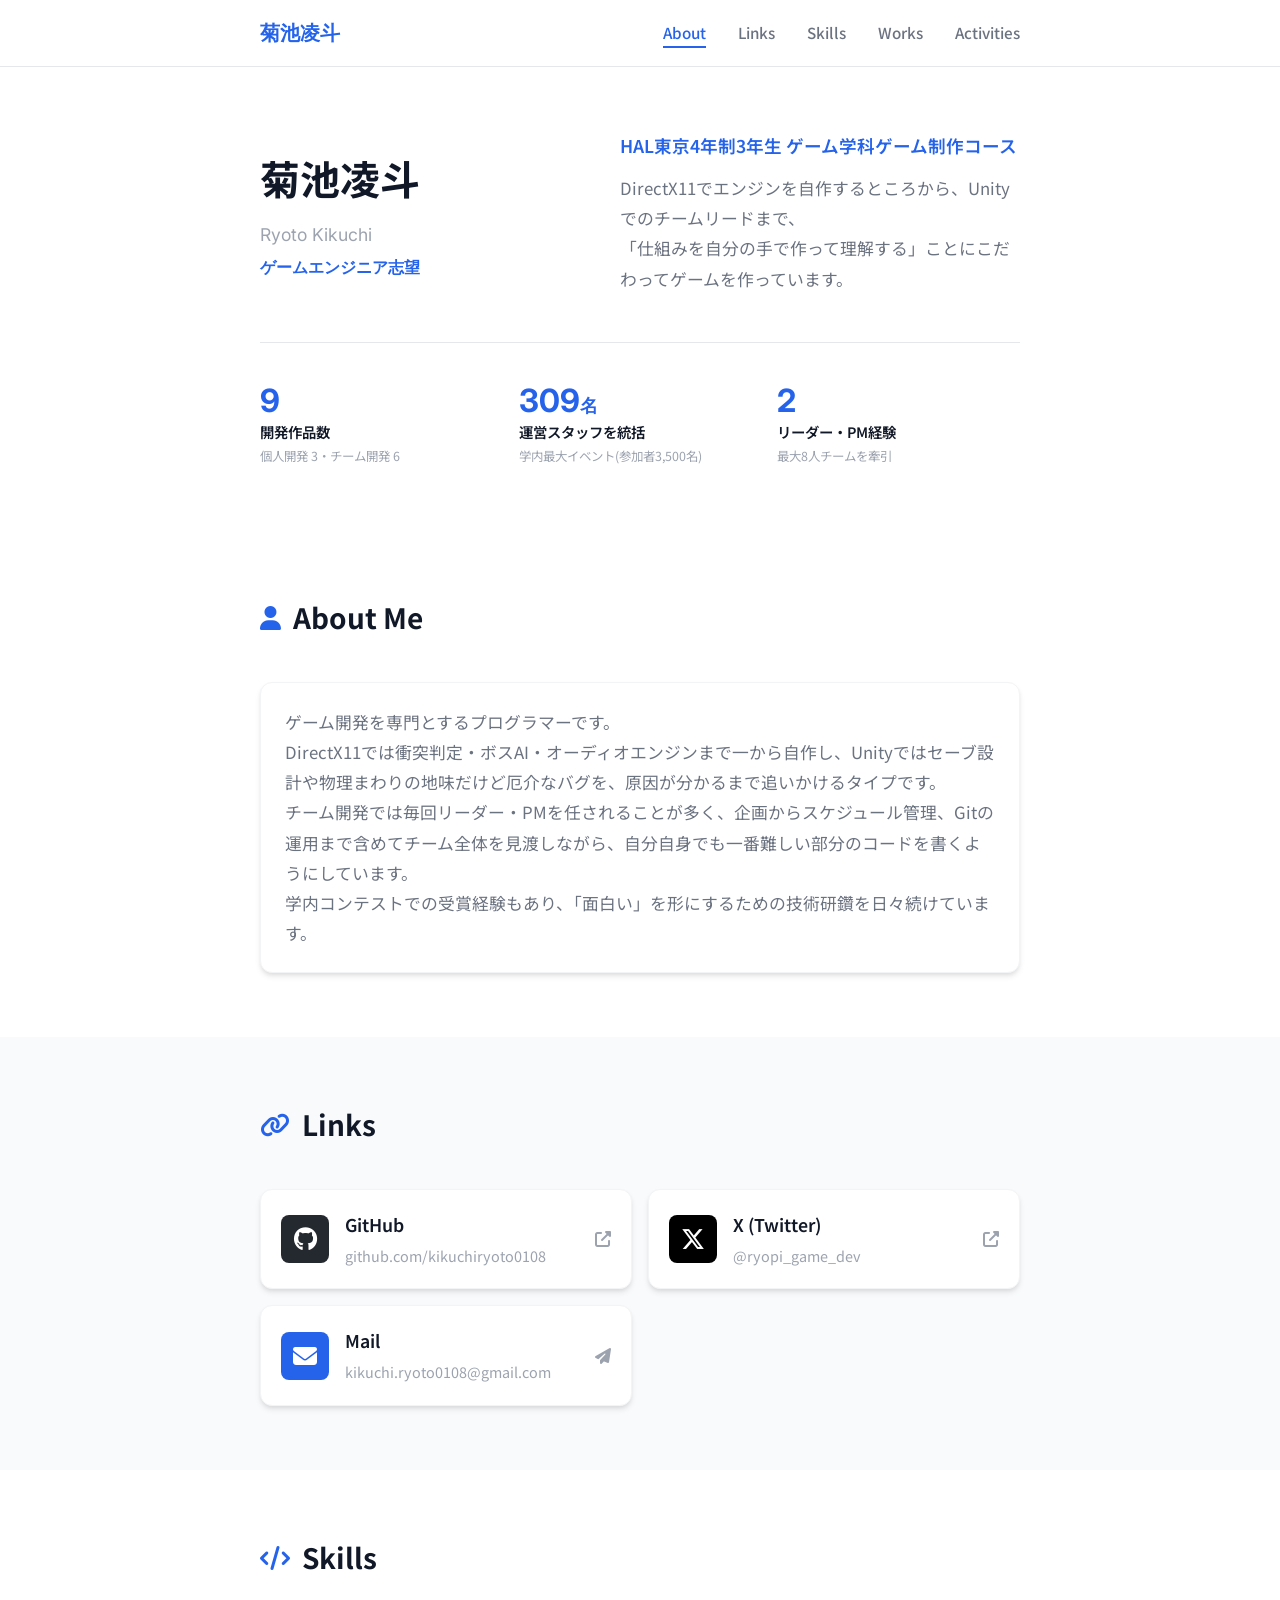
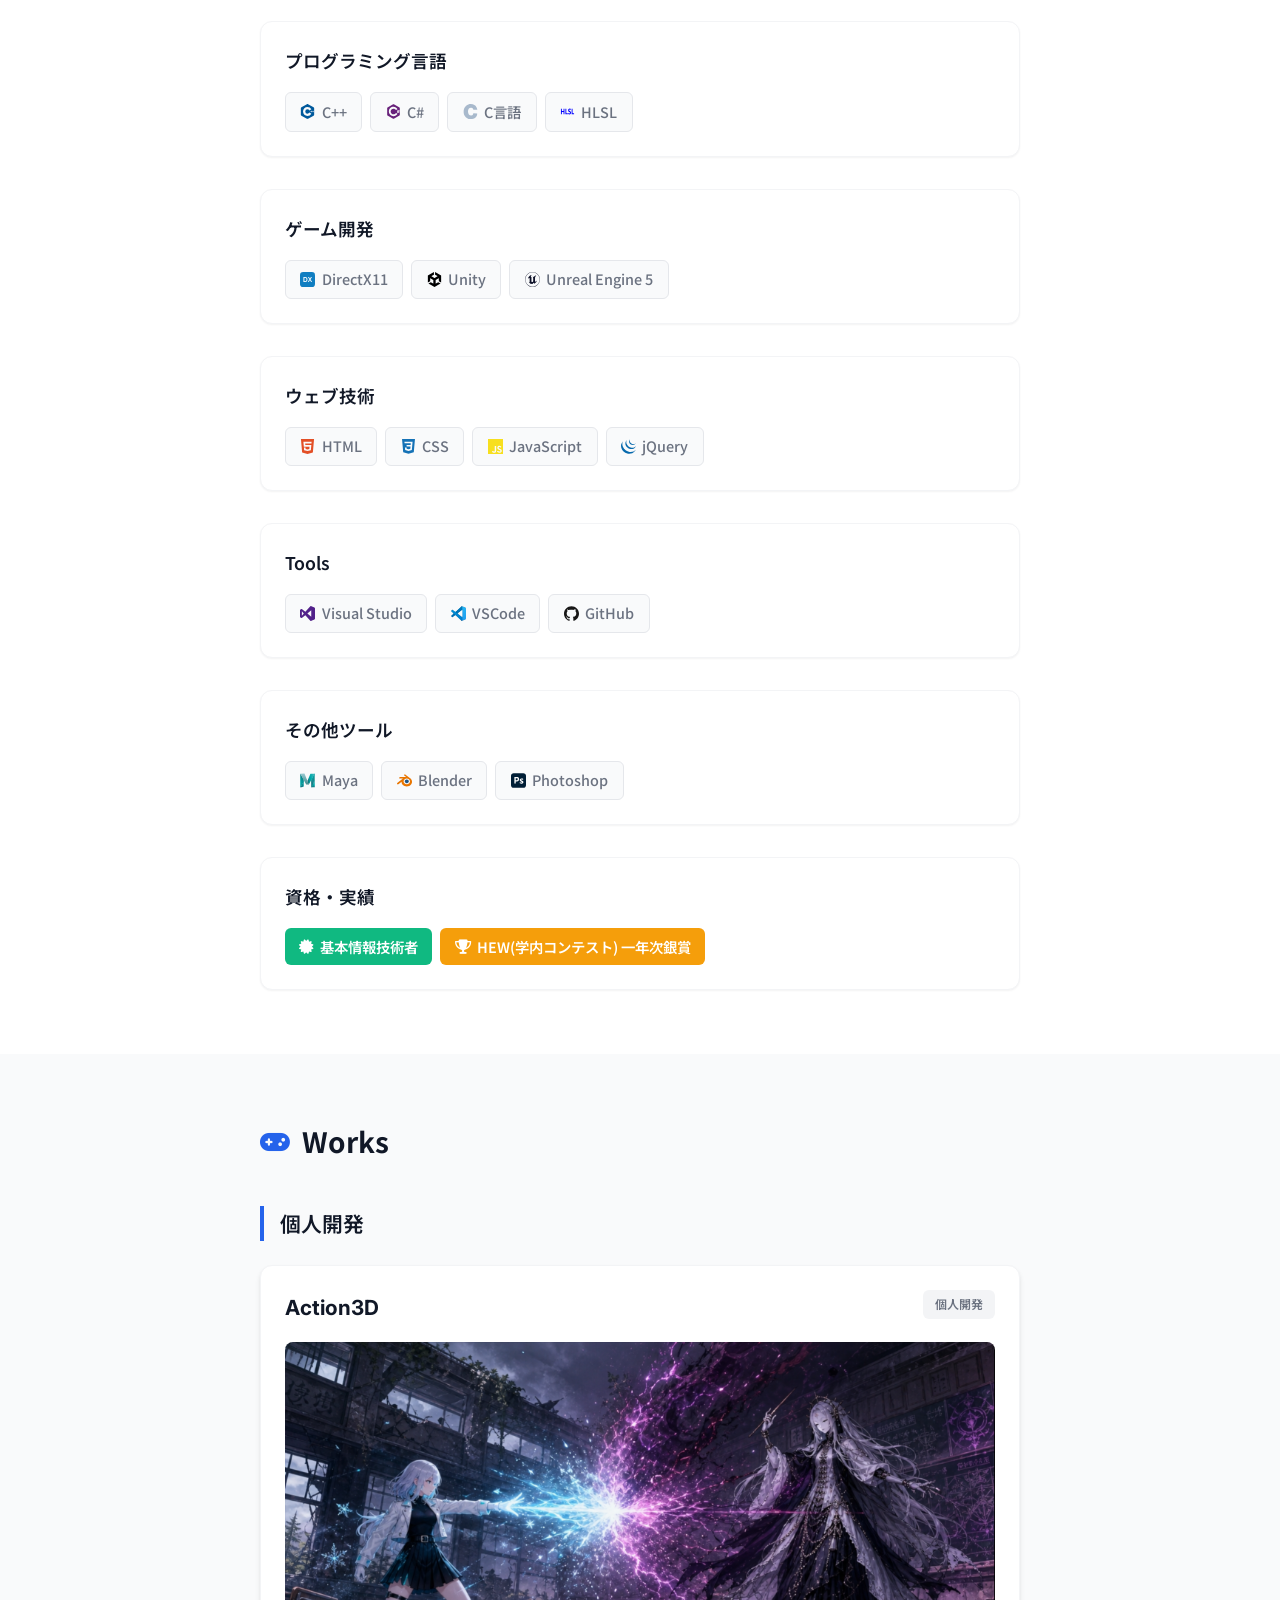
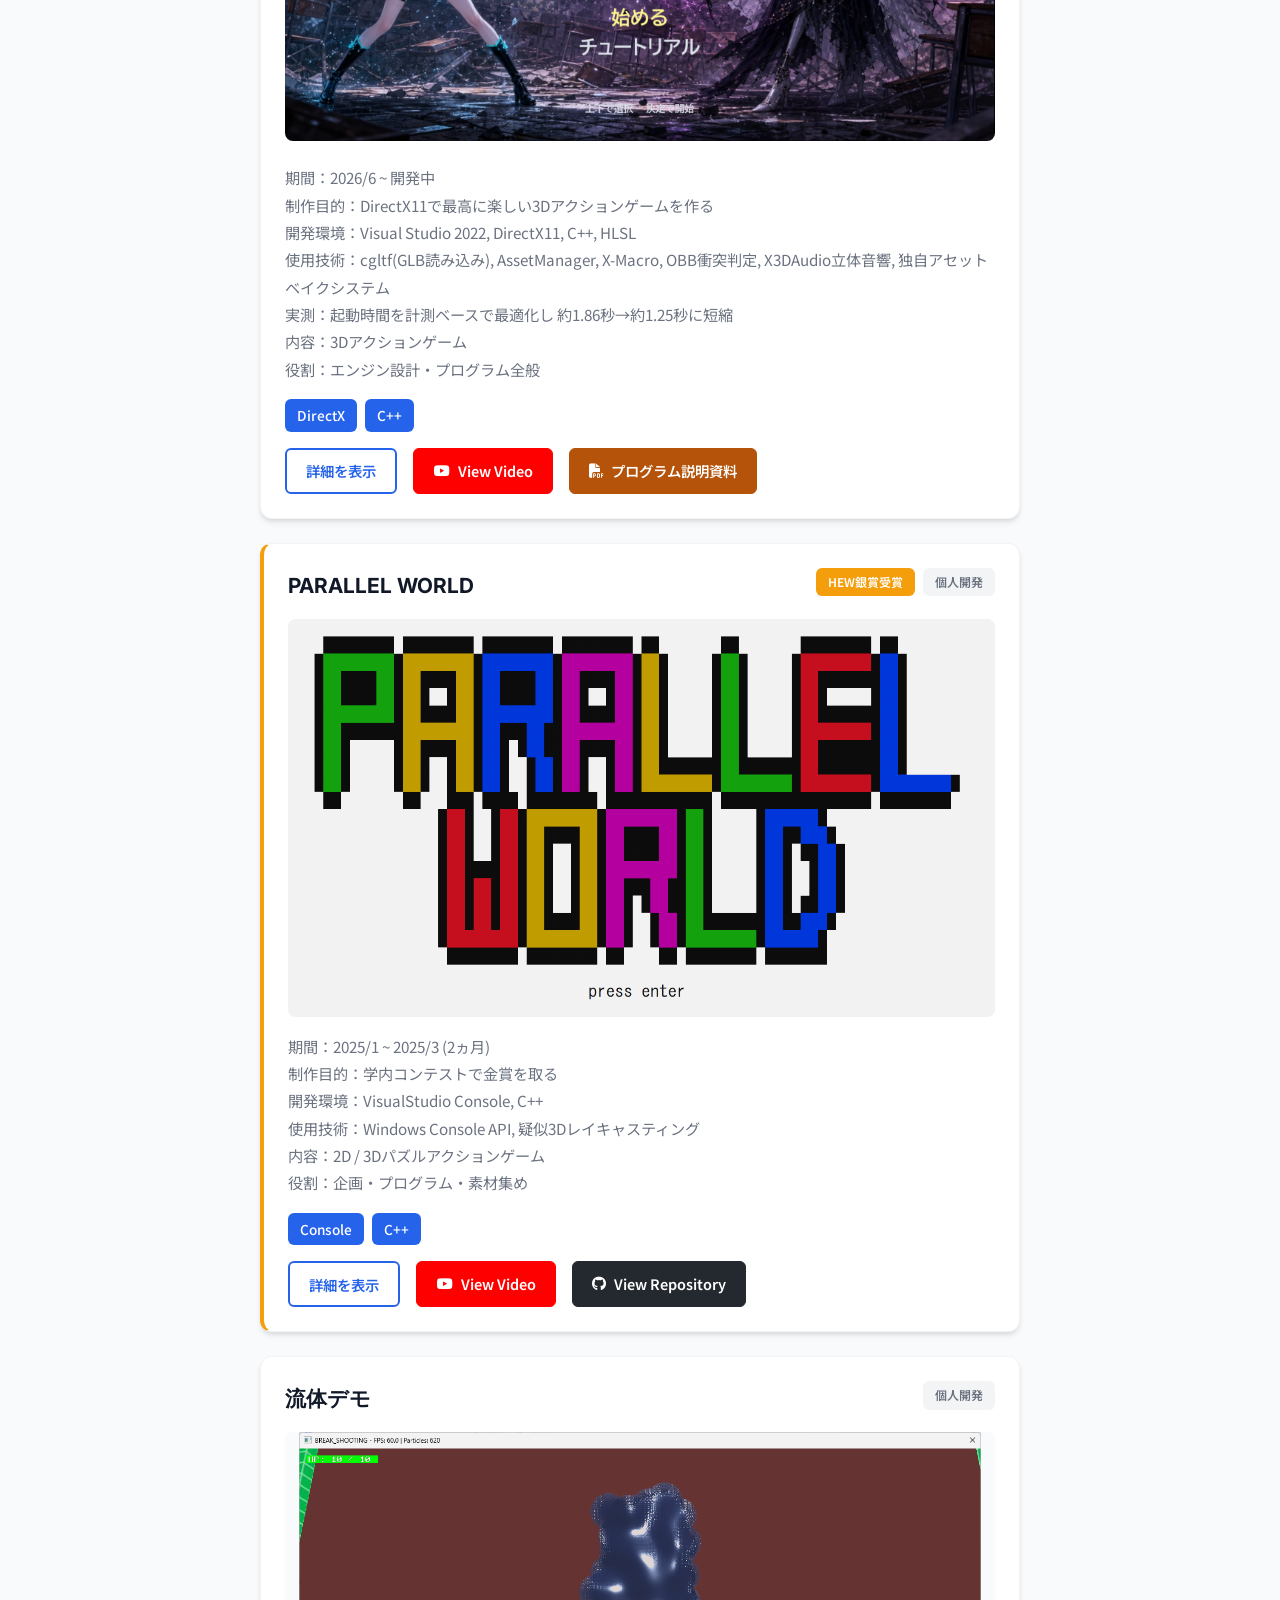
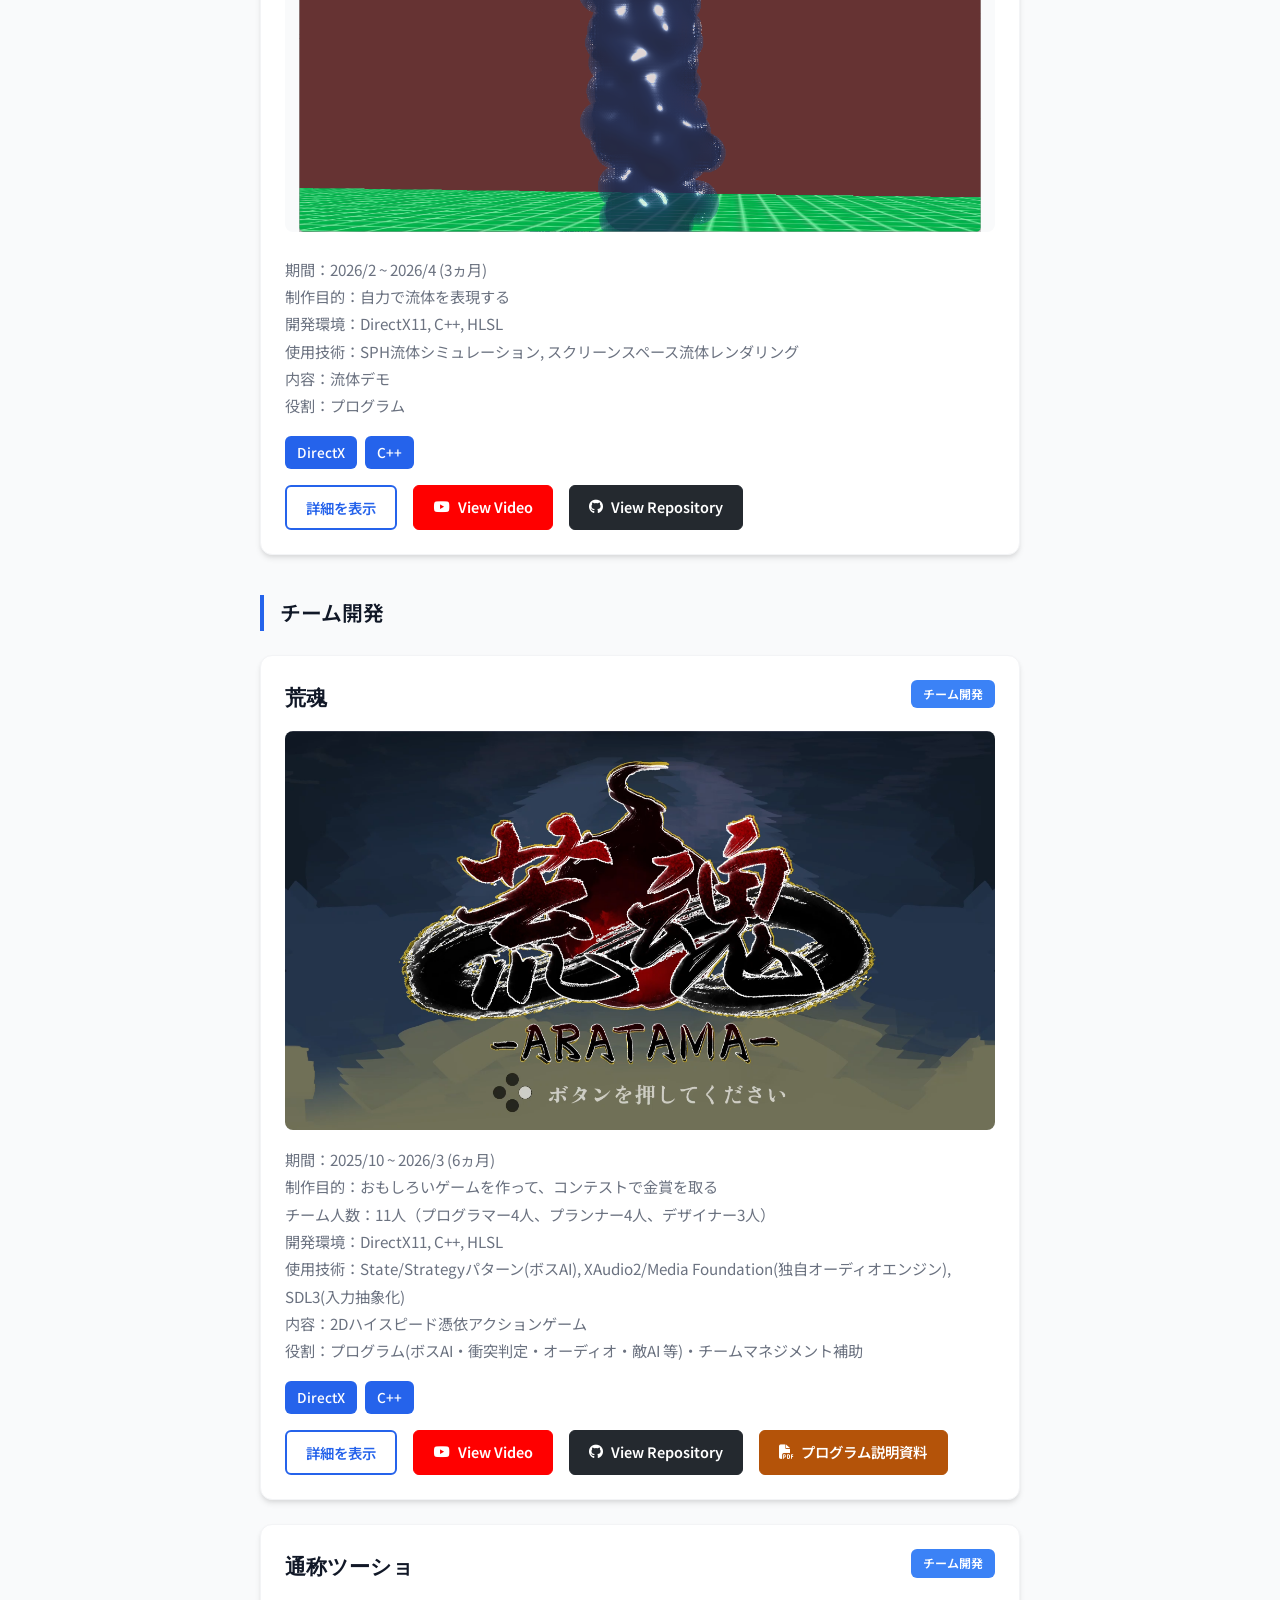
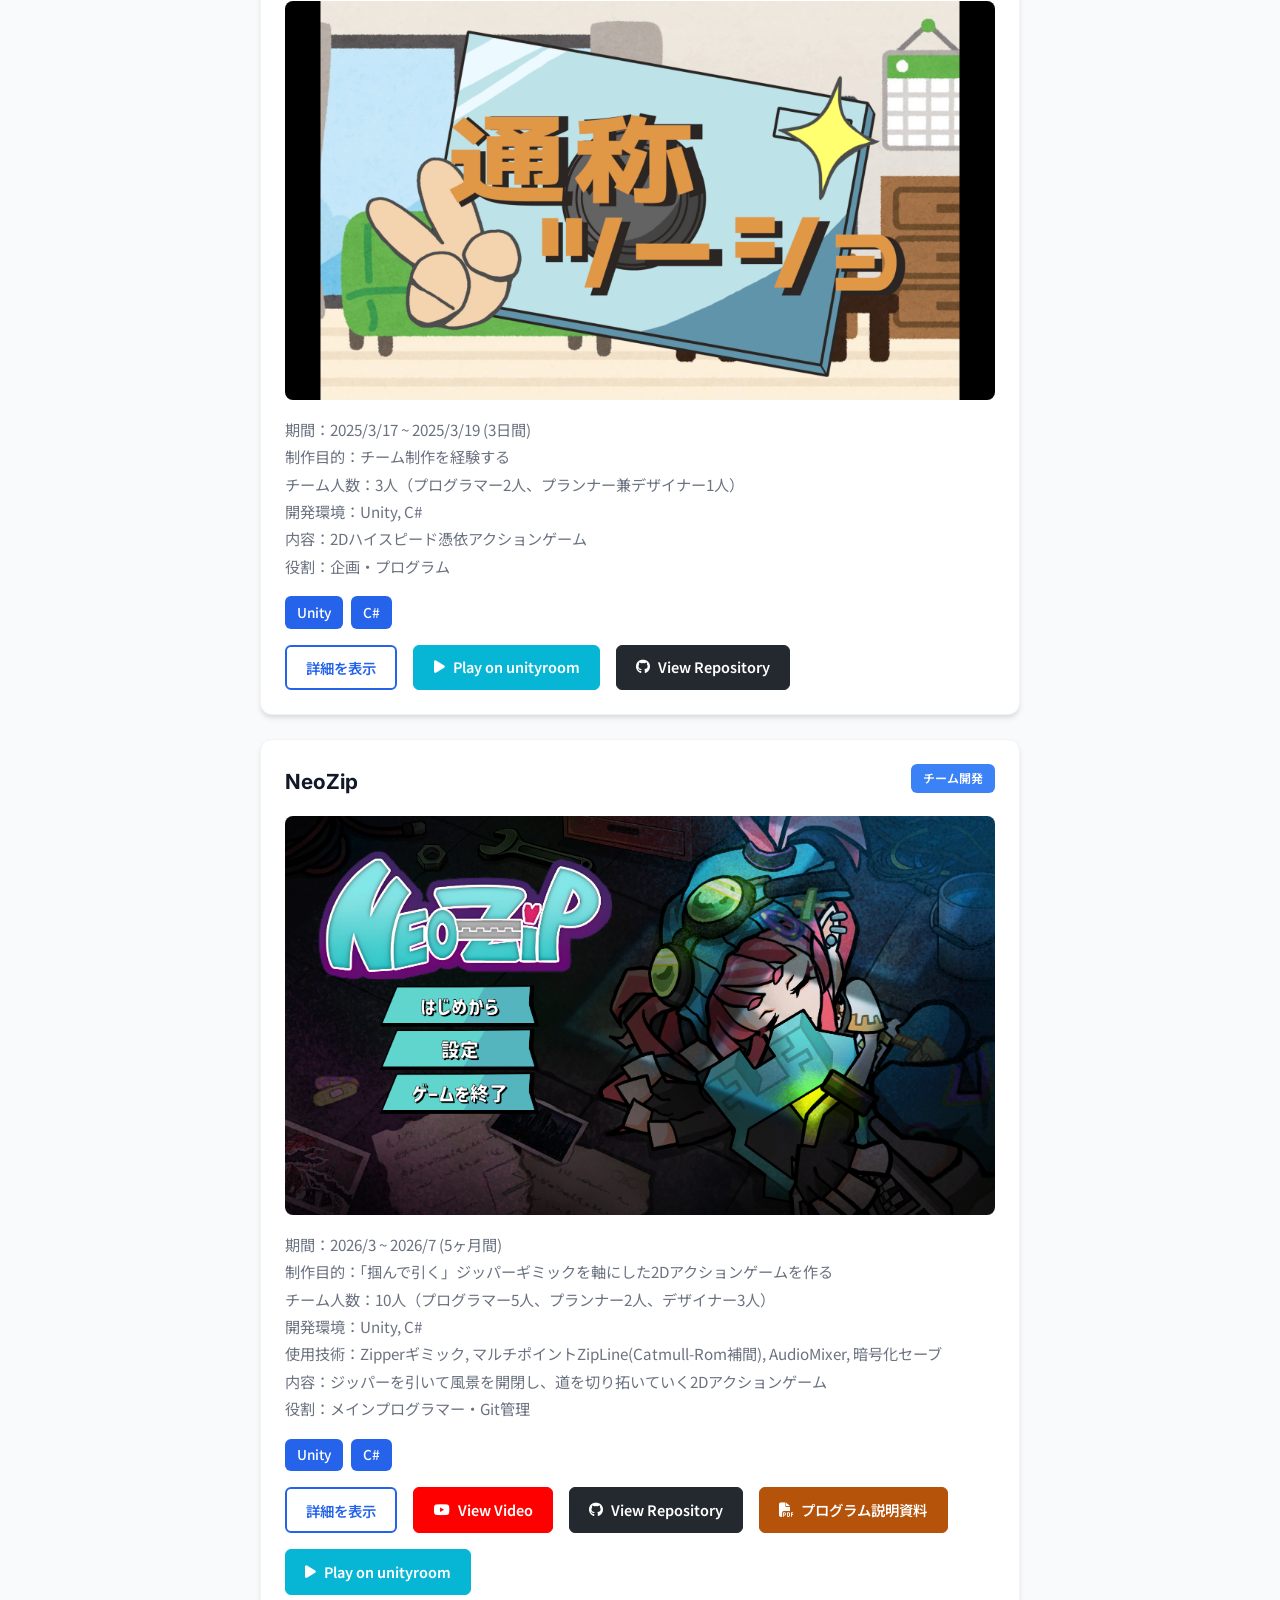
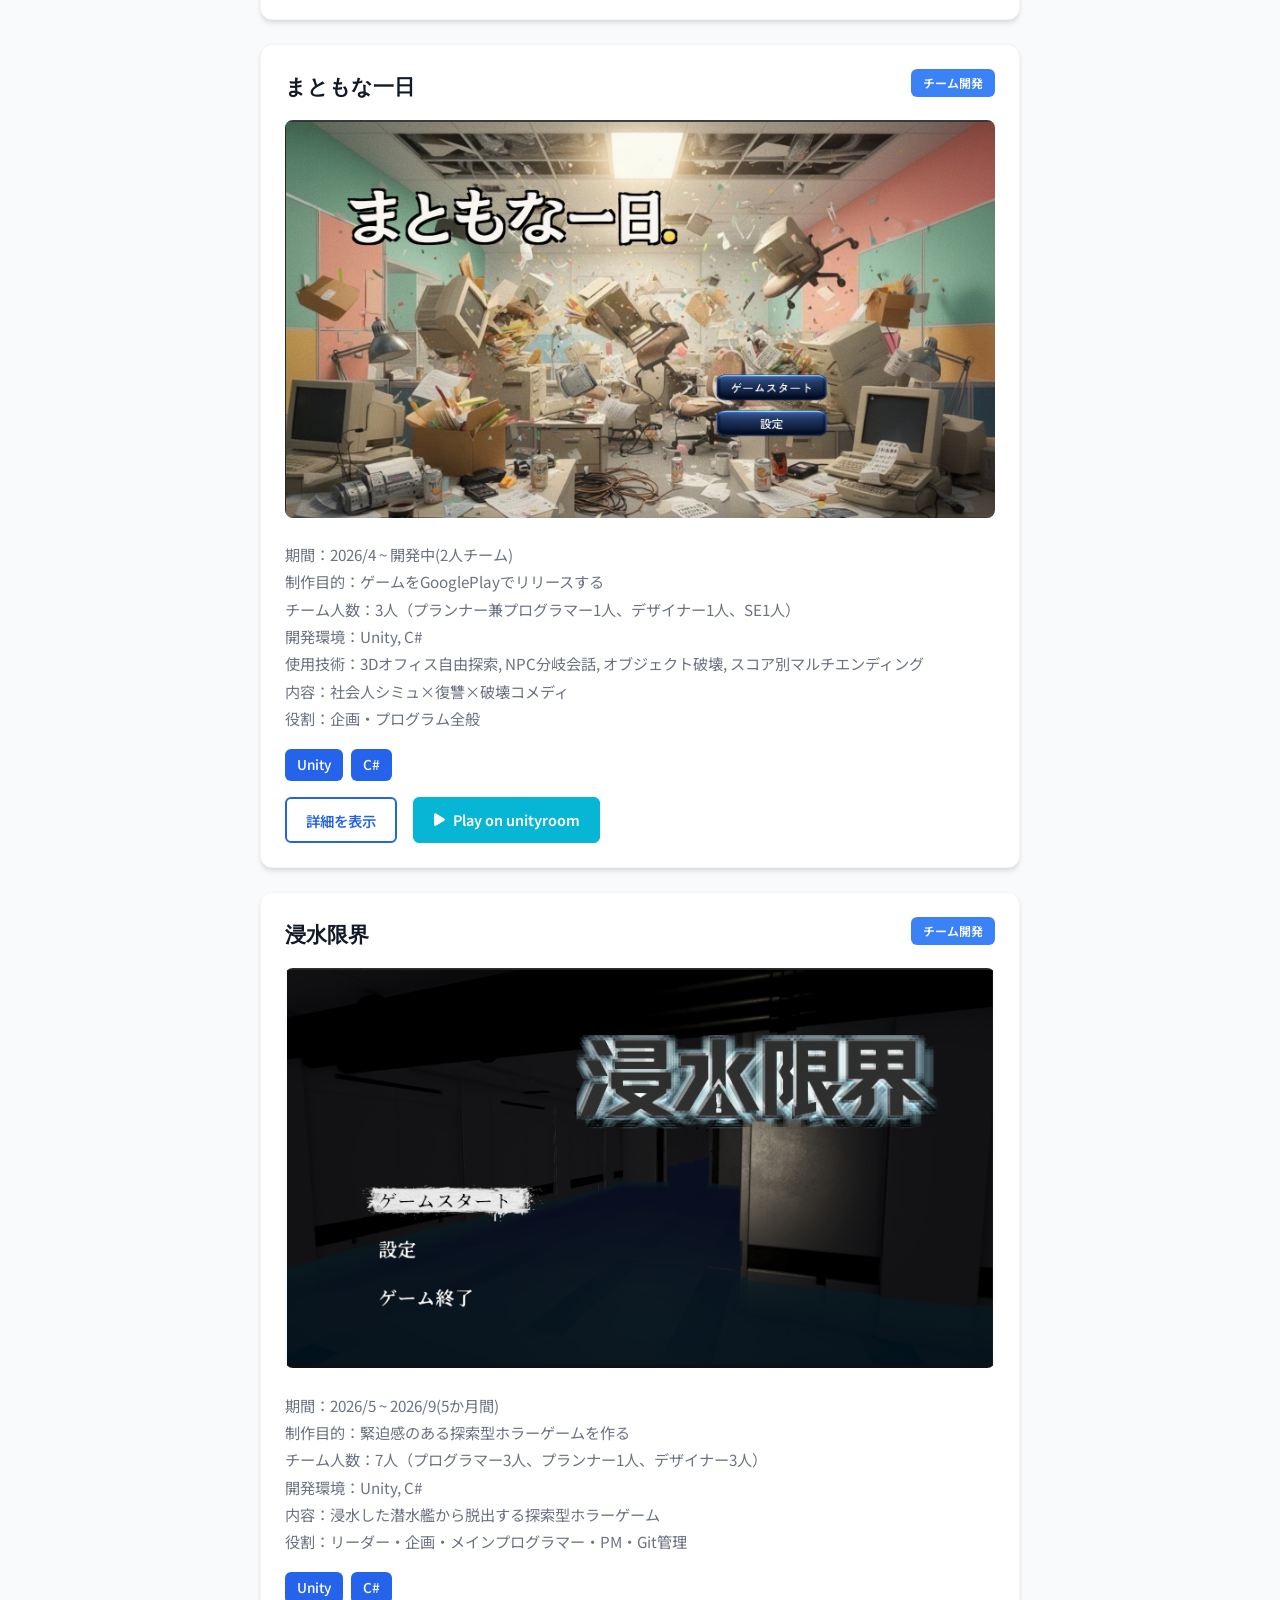
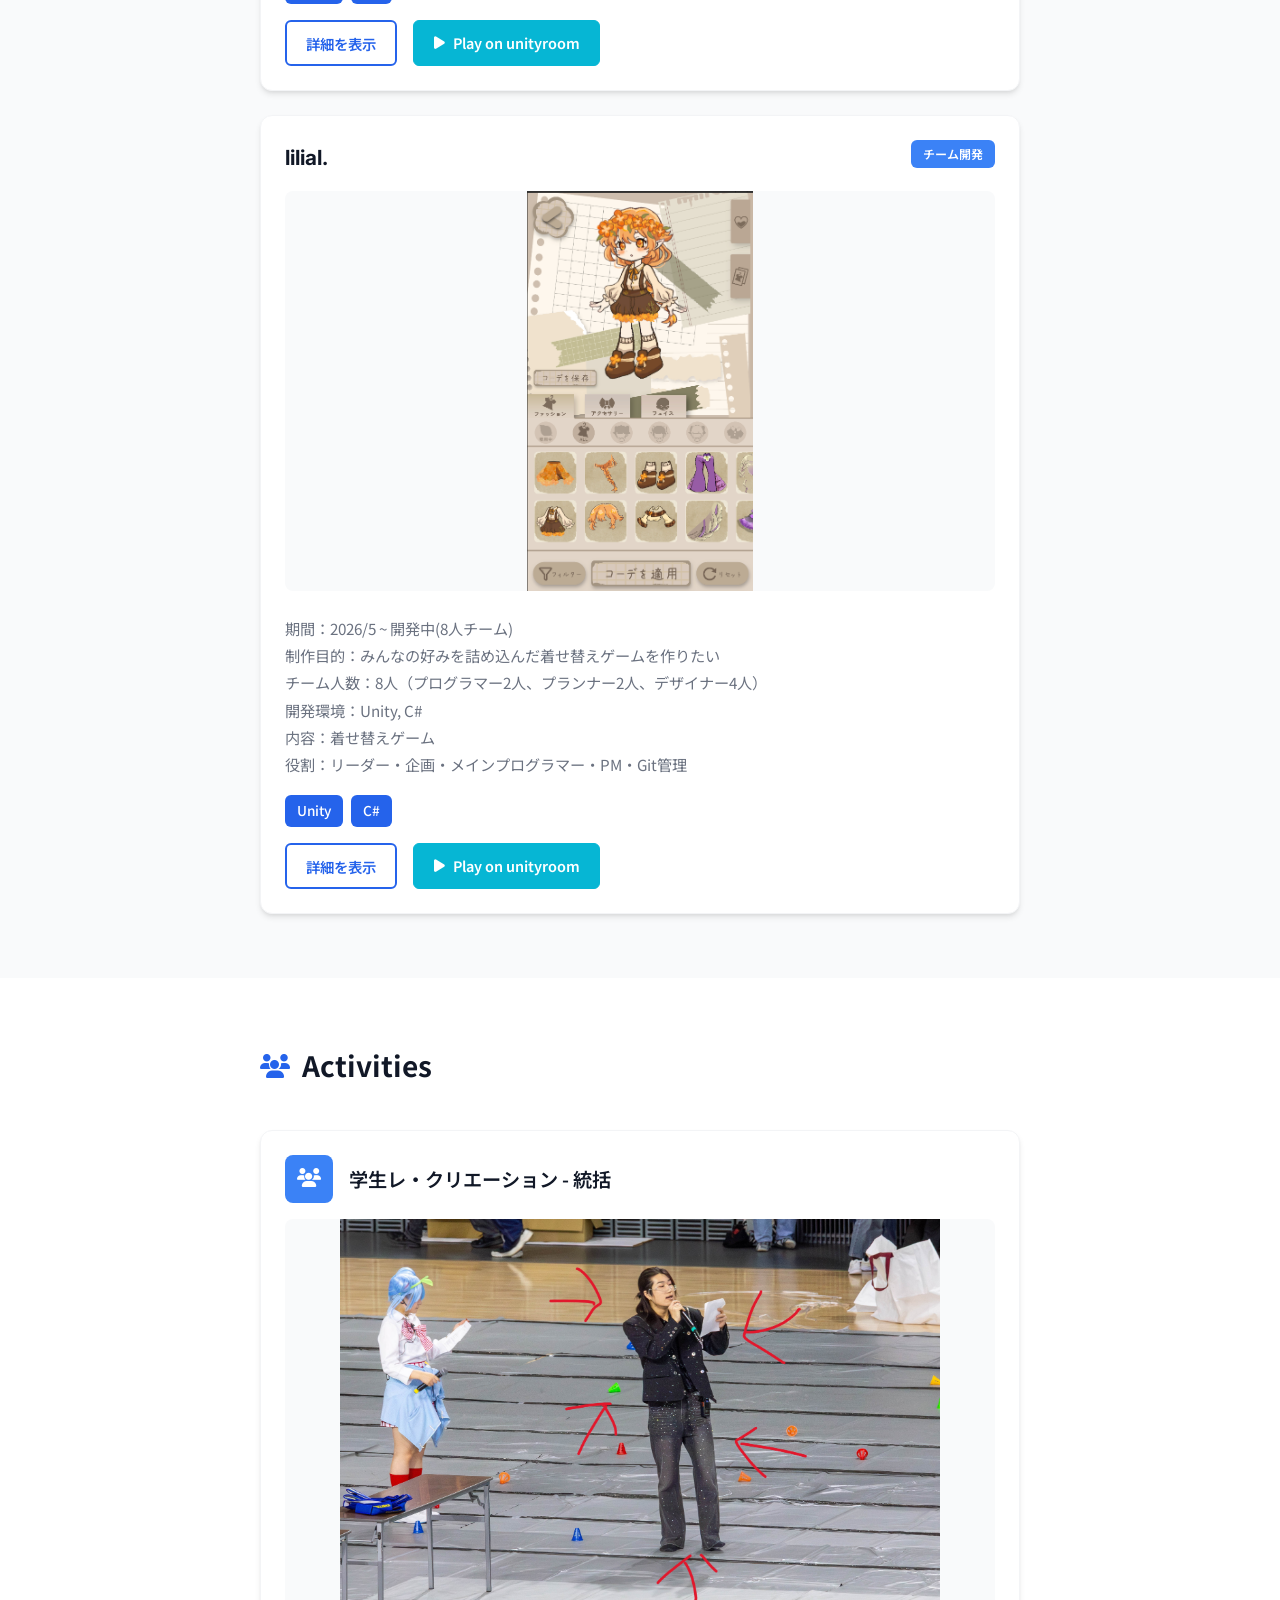
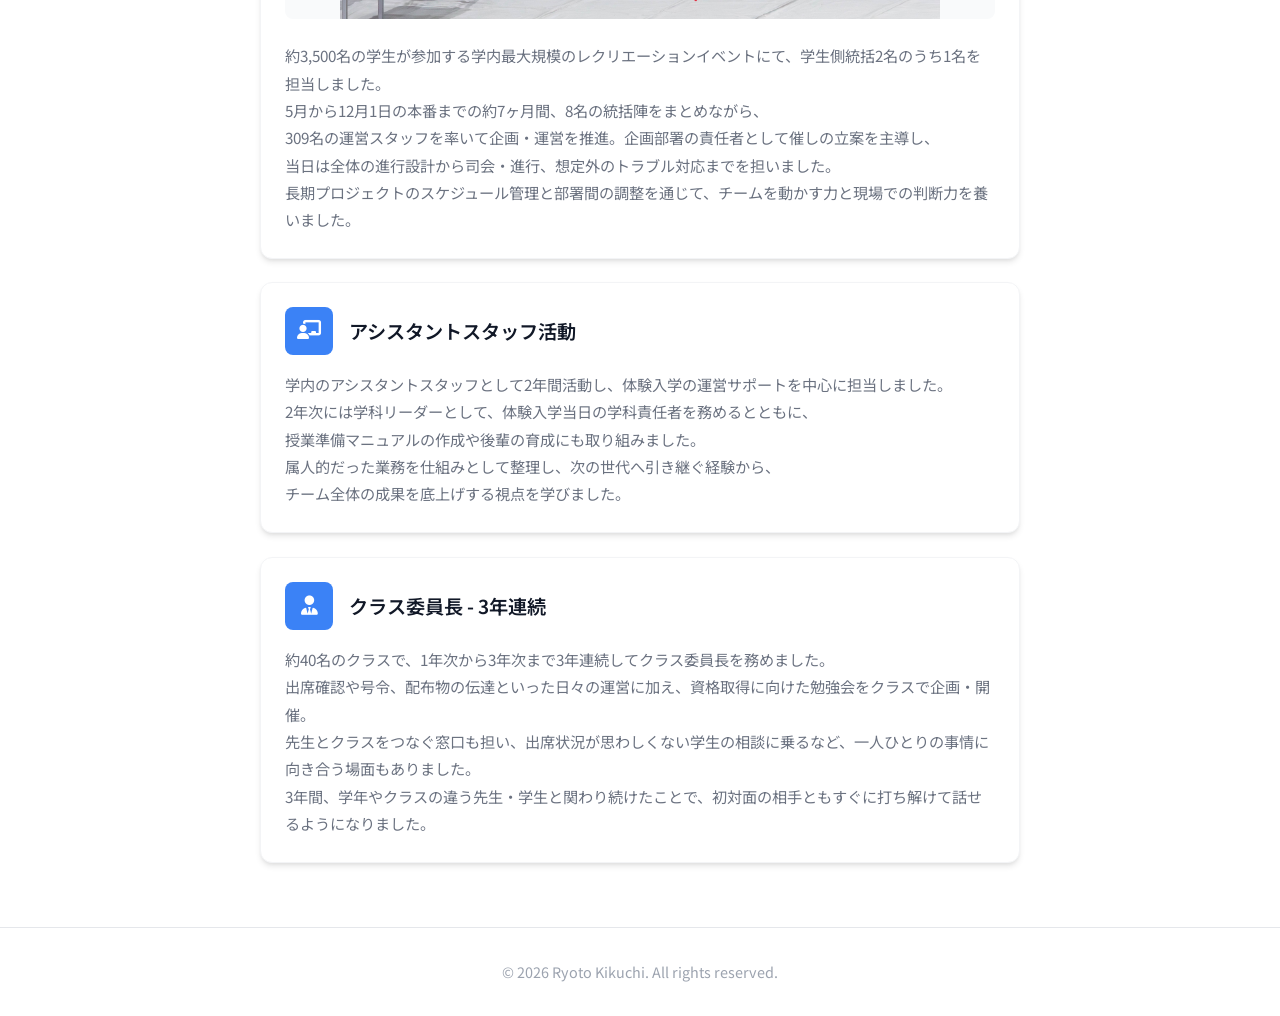
==== commit 6ee00e7e: "メールとX追加。 Action3DのGithub消した" ====
--- a/docs/index.html
+++ b/docs/index.html
@@ -69,7 +69,7 @@
   <!-- フォント・CSS -->
   <link rel="preconnect" href="https://fonts.googleapis.com">
   <link href="https://fonts.googleapis.com/css2?family=Noto+Sans+JP:wght@400;500;700&family=Inter:wght@400;600;700&display=swap" rel="stylesheet">
-  <link rel="stylesheet" href="https://cdnjs.cloudflare.com/ajax/libs/font-awesome/6.4.0/css/all.min.css">
+  <link rel="stylesheet" href="https://cdnjs.cloudflare.com/ajax/libs/font-awesome/6.4.2/css/all.min.css">
   <link rel="stylesheet" href="style.css">
 </head>
 
@@ -168,6 +168,26 @@
             </div>
             <i class="fas fa-external-link-alt link-arrow"></i>
           </a>
+          <a href="https://x.com/ryopi_game_dev" target="_blank" rel="noopener noreferrer" class="link-card x-link">
+            <div class="link-icon">
+              <i class="fab fa-x-twitter"></i>
+            </div>
+            <div class="link-info">
+              <span class="link-title">X (Twitter)</span>
+              <span class="link-url">@ryopi_game_dev</span>
+            </div>
+            <i class="fas fa-external-link-alt link-arrow"></i>
+          </a>
+          <a href="mailto:kikuchi.ryoto0108@gmail.com" class="link-card mail-link">
+            <div class="link-icon">
+              <i class="fas fa-envelope"></i>
+            </div>
+            <div class="link-info">
+              <span class="link-title">Mail</span>
+              <span class="link-url">kikuchi.ryoto0108<wbr>@gmail.com</span>
+            </div>
+            <i class="fas fa-paper-plane link-arrow"></i>
+          </a>
         </div>
       </div>
     </section>
@@ -281,10 +301,6 @@
                 <i class="fab fa-youtube"></i>
                 View Video
               </a>
-              <a href="https://github.com/kikuchiryoto0108/Action3D" target="_blank" rel="noopener noreferrer" class="work-link primary">
-                <i class="fab fa-github"></i>
-                View Repository
-              </a>
               <a href="assets/documents/%E3%83%97%E3%83%AD%E3%82%B0%E3%83%A9%E3%83%A0%E8%AA%AC%E6%98%8E%E8%B3%87%E6%96%99%EF%BC%88Action3D%EF%BC%89.pdf" target="_blank" rel="noopener noreferrer" class="work-link document">
                 <i class="fas fa-file-pdf"></i>
                 プログラム説明資料
--- a/docs/style.css
+++ b/docs/style.css
@@ -433,6 +433,20 @@
   color: white;
 }
 
+.x-link .link-icon {
+  background-color: #000000;
+  color: white;
+}
+
+.mail-link .link-icon {
+  background-color: var(--primary-color);
+  color: white;
+}
+
+.link-url {
+  overflow-wrap: break-word;
+}
+
 .link-info {
   flex: 1;
 }
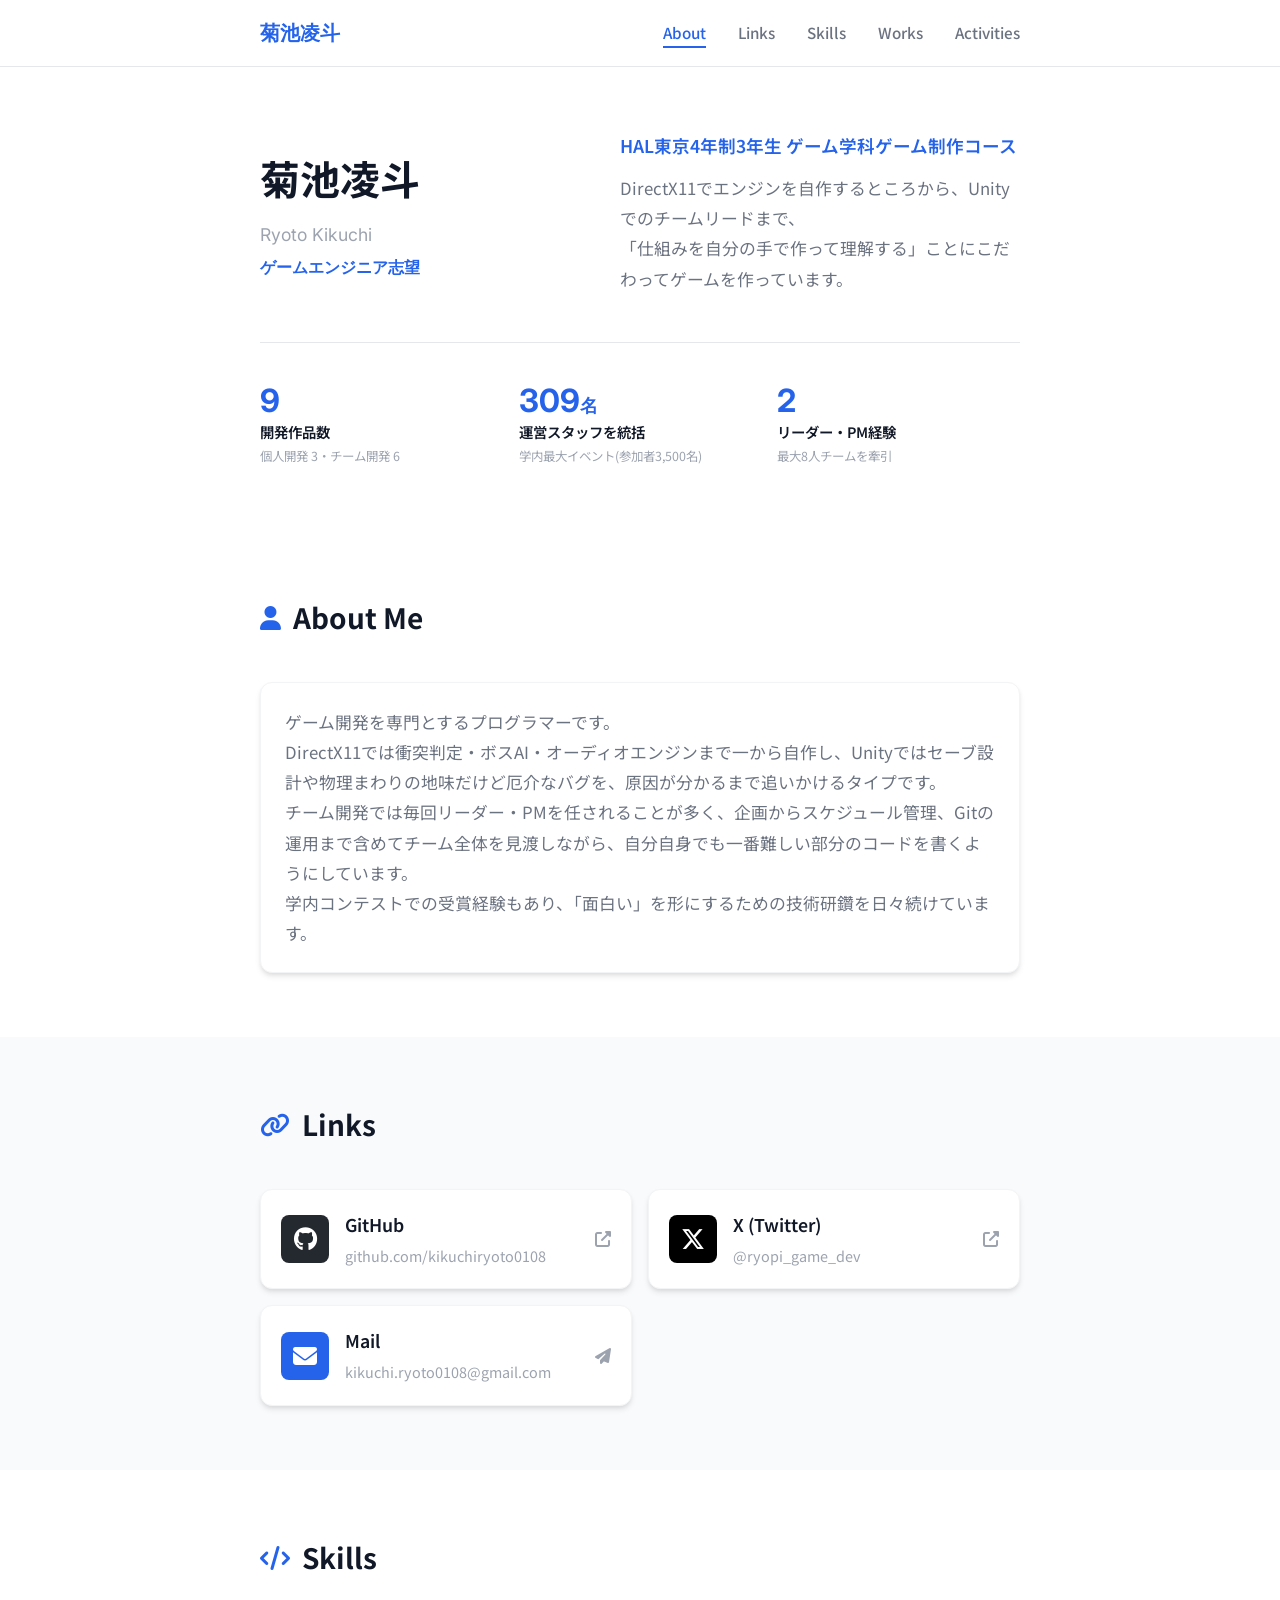
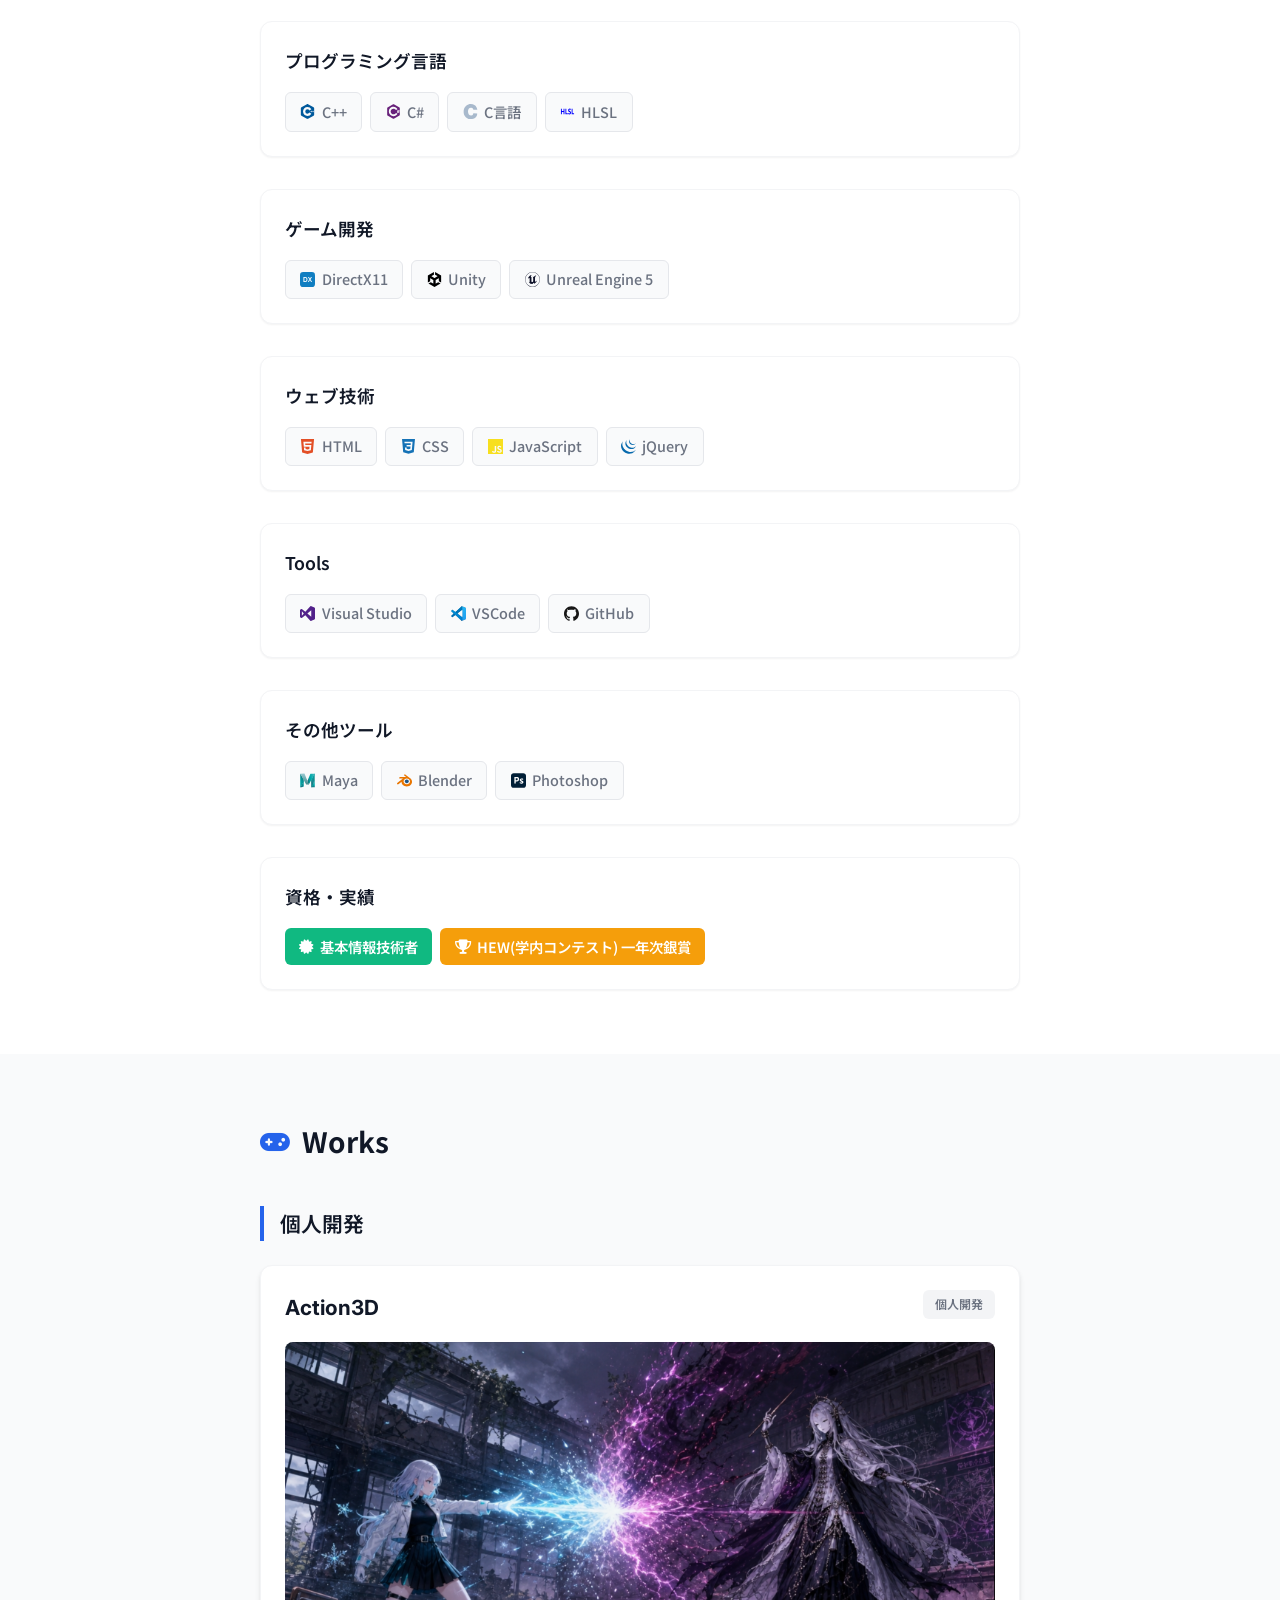
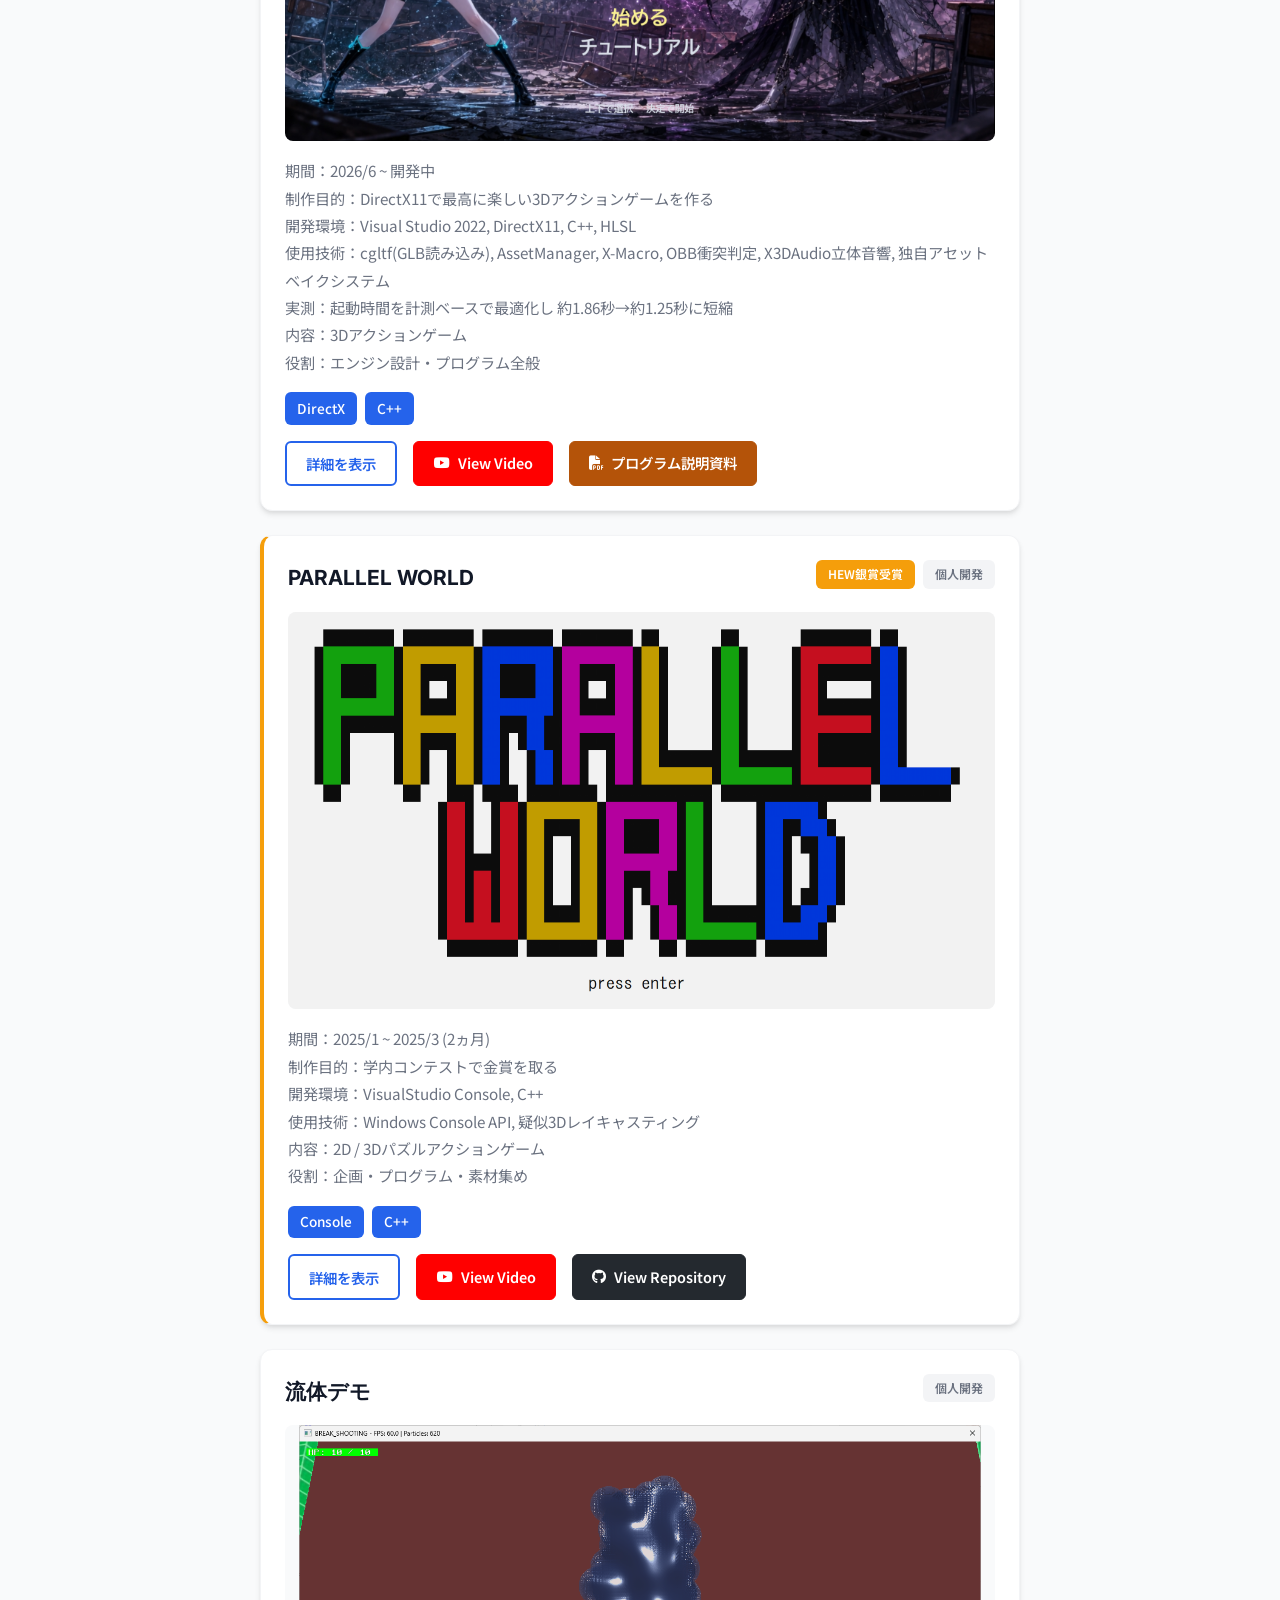
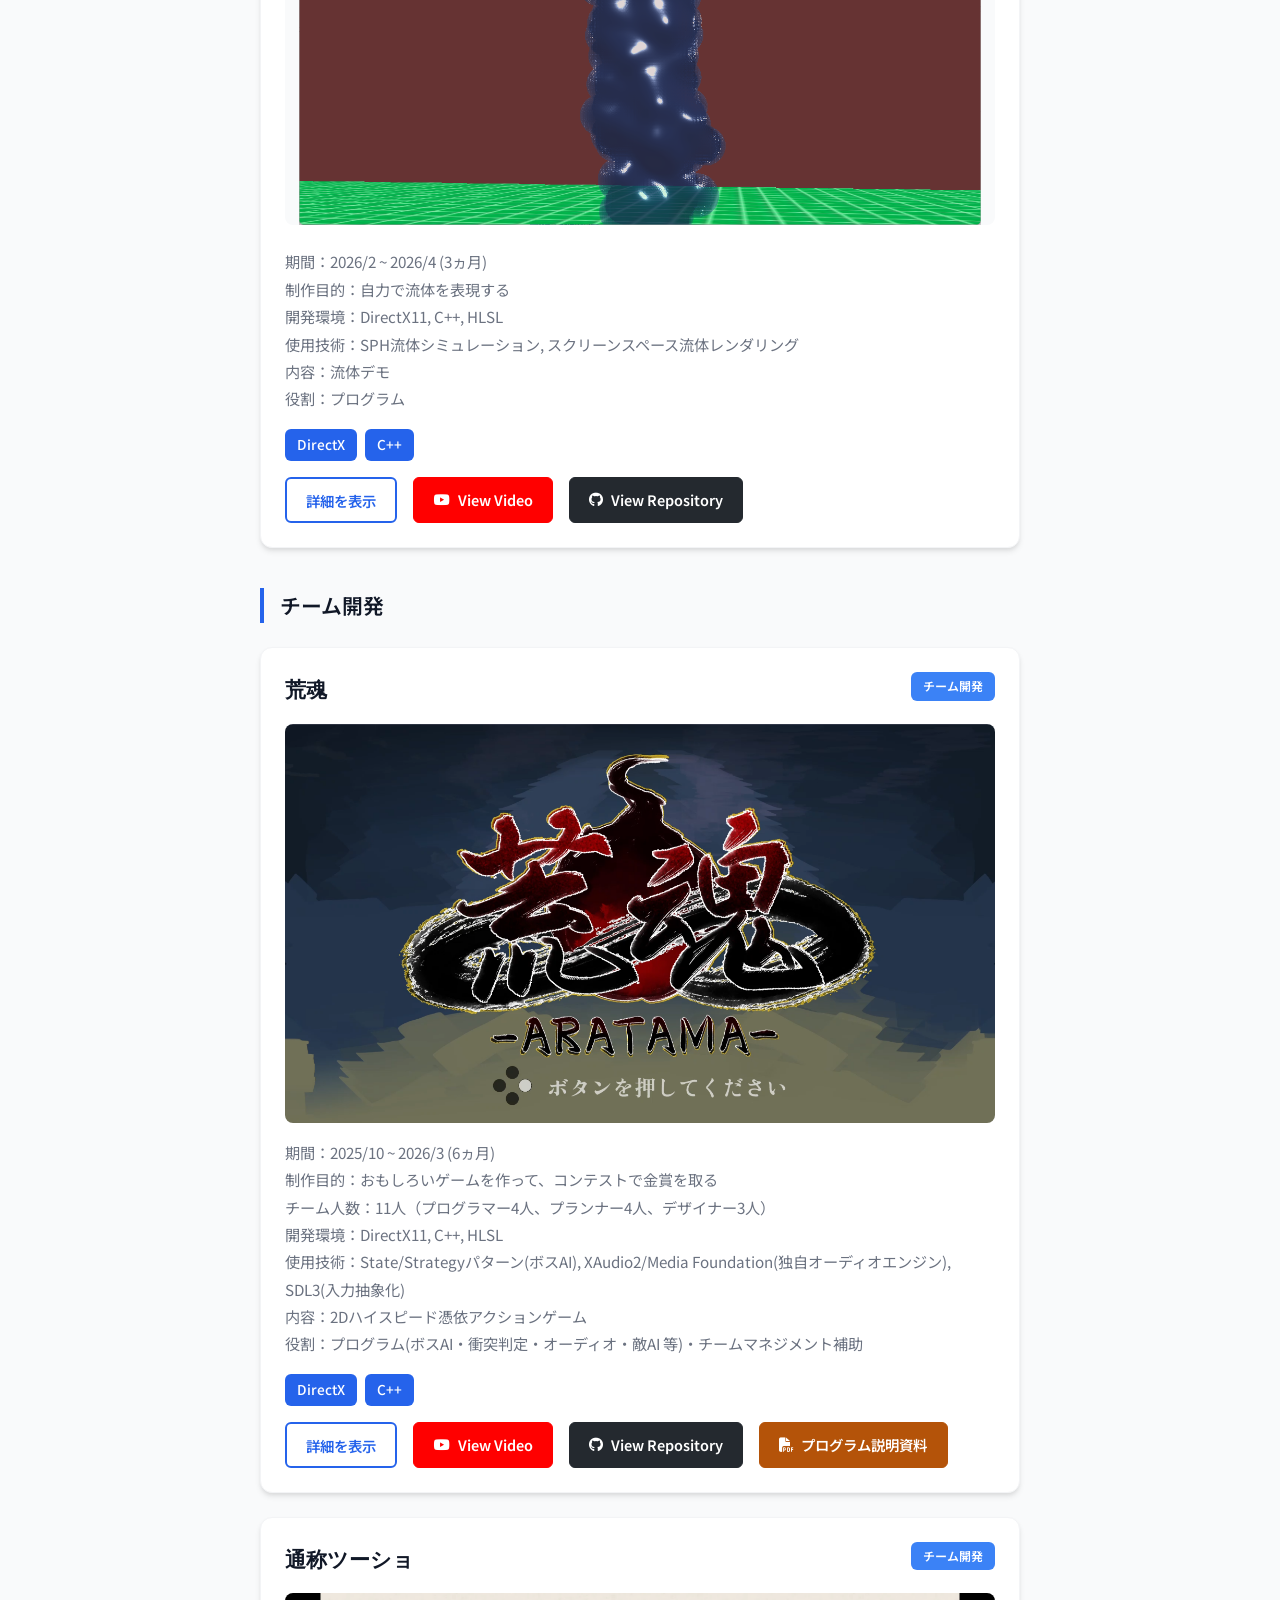
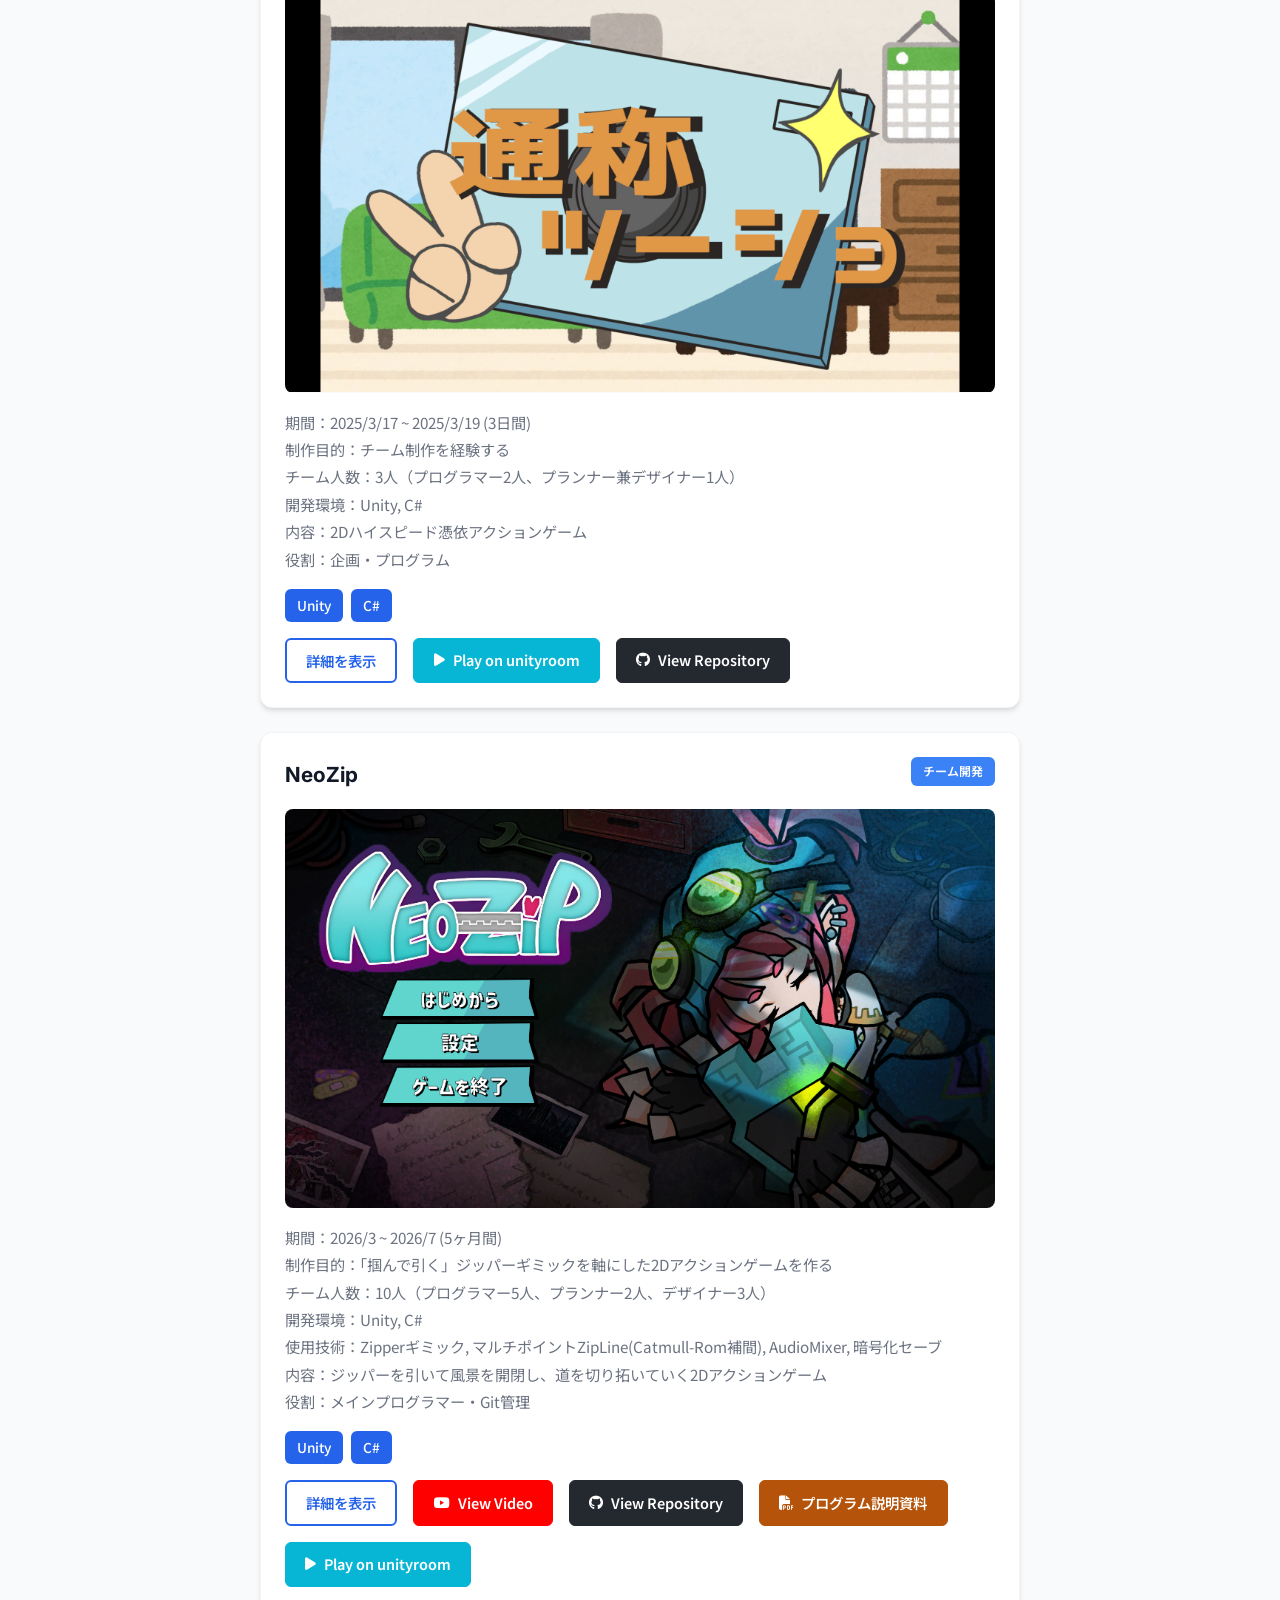
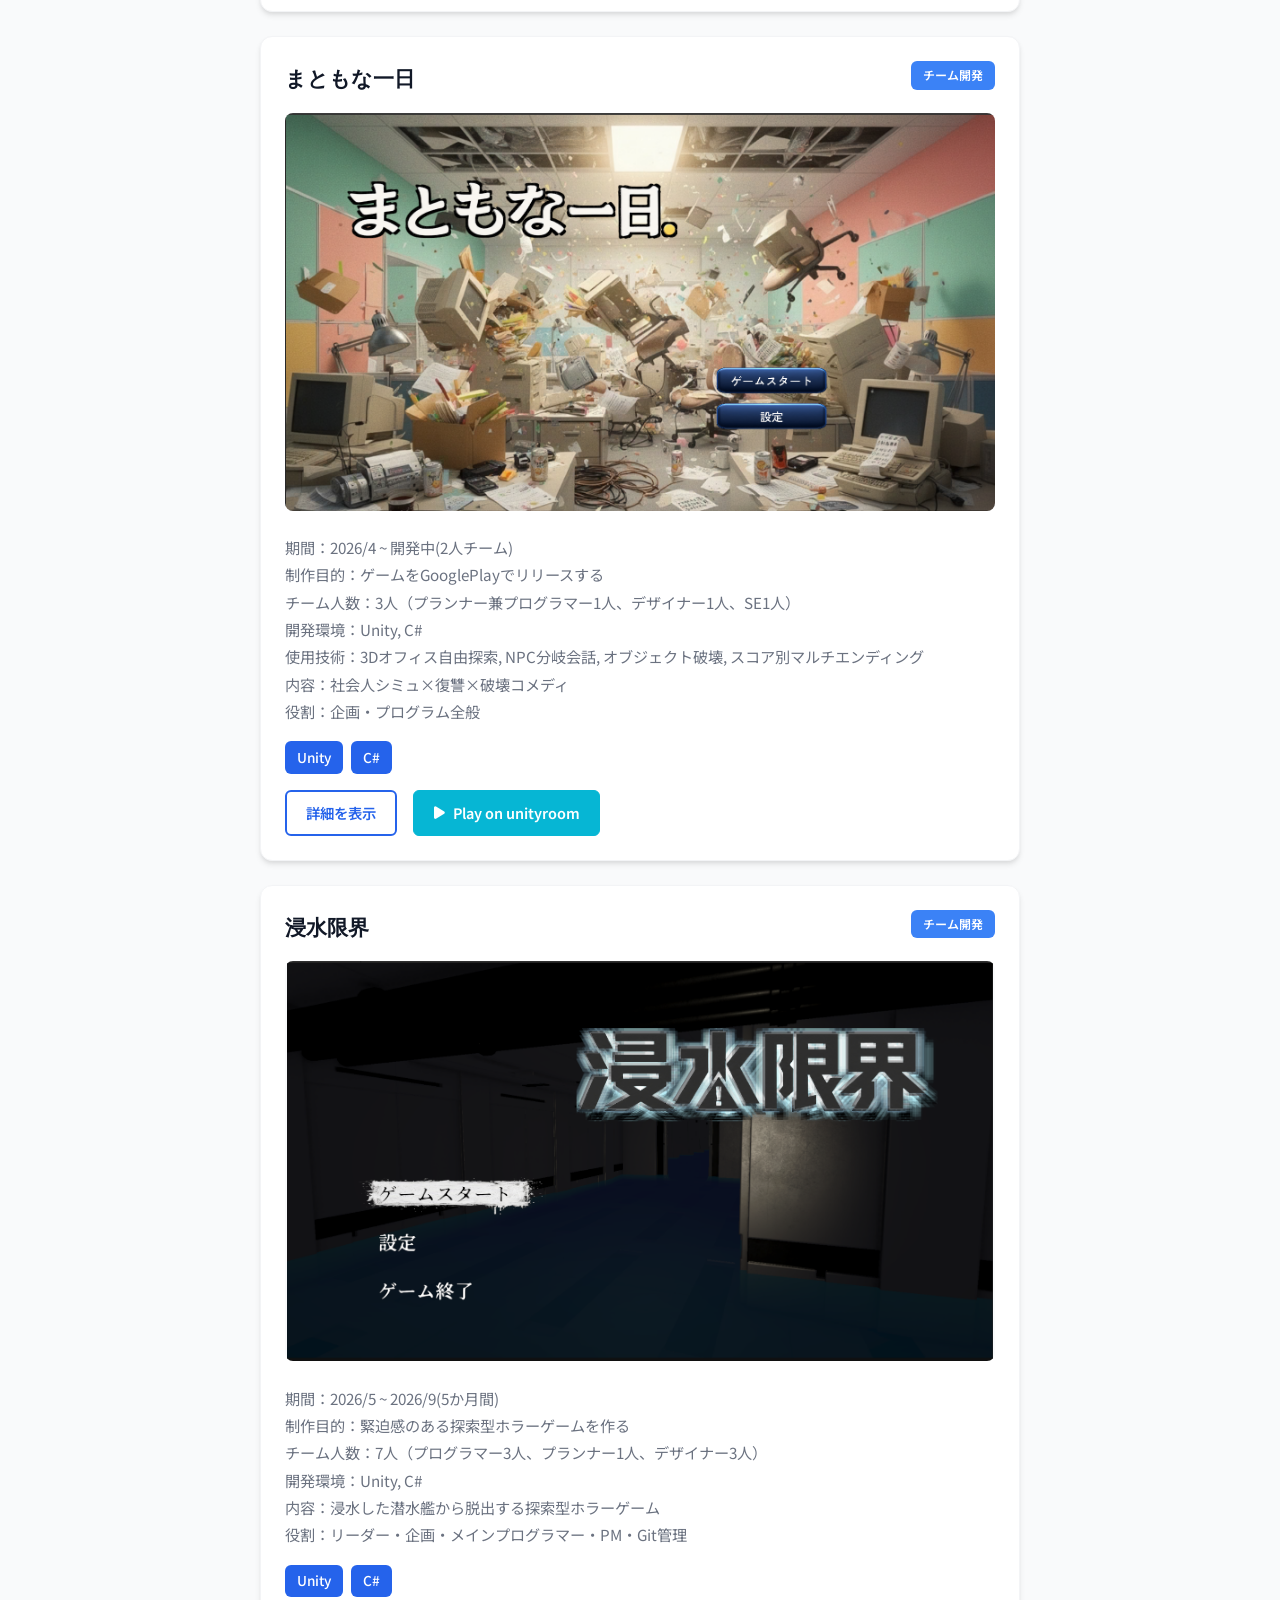
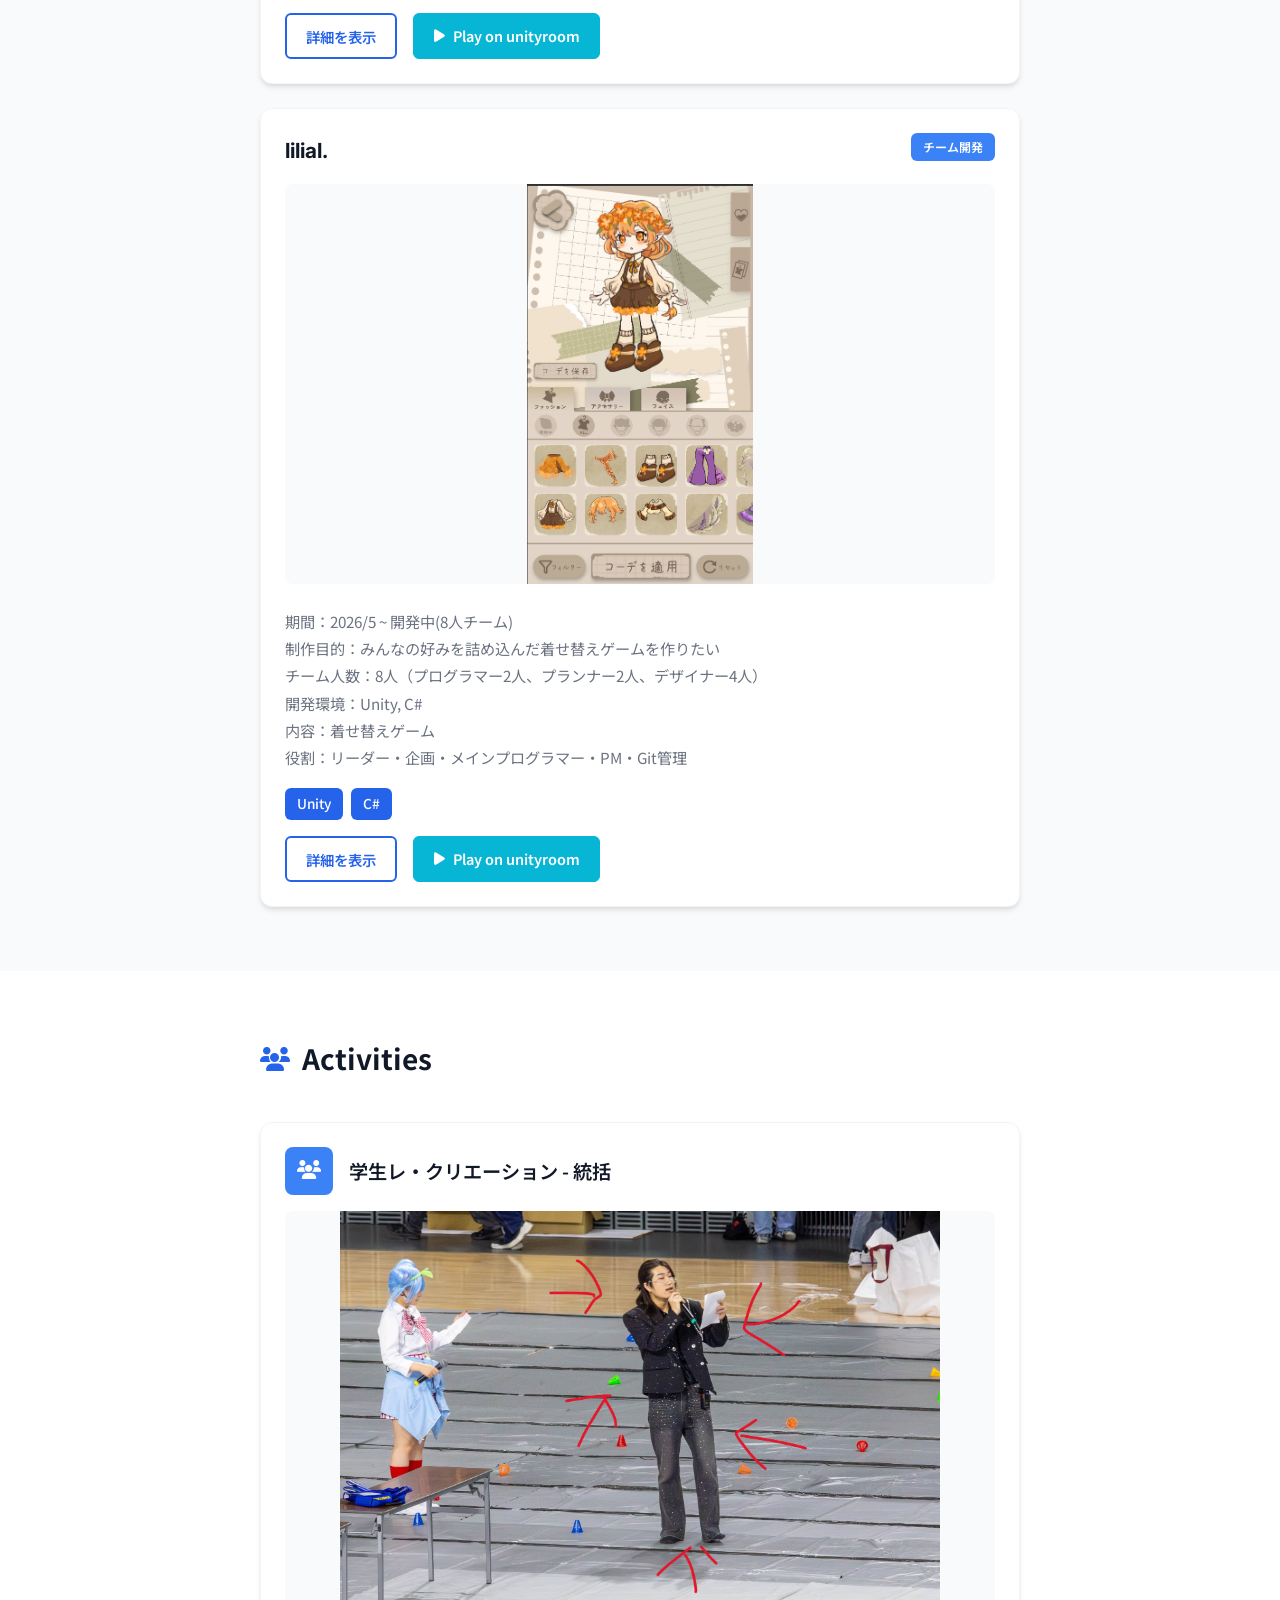
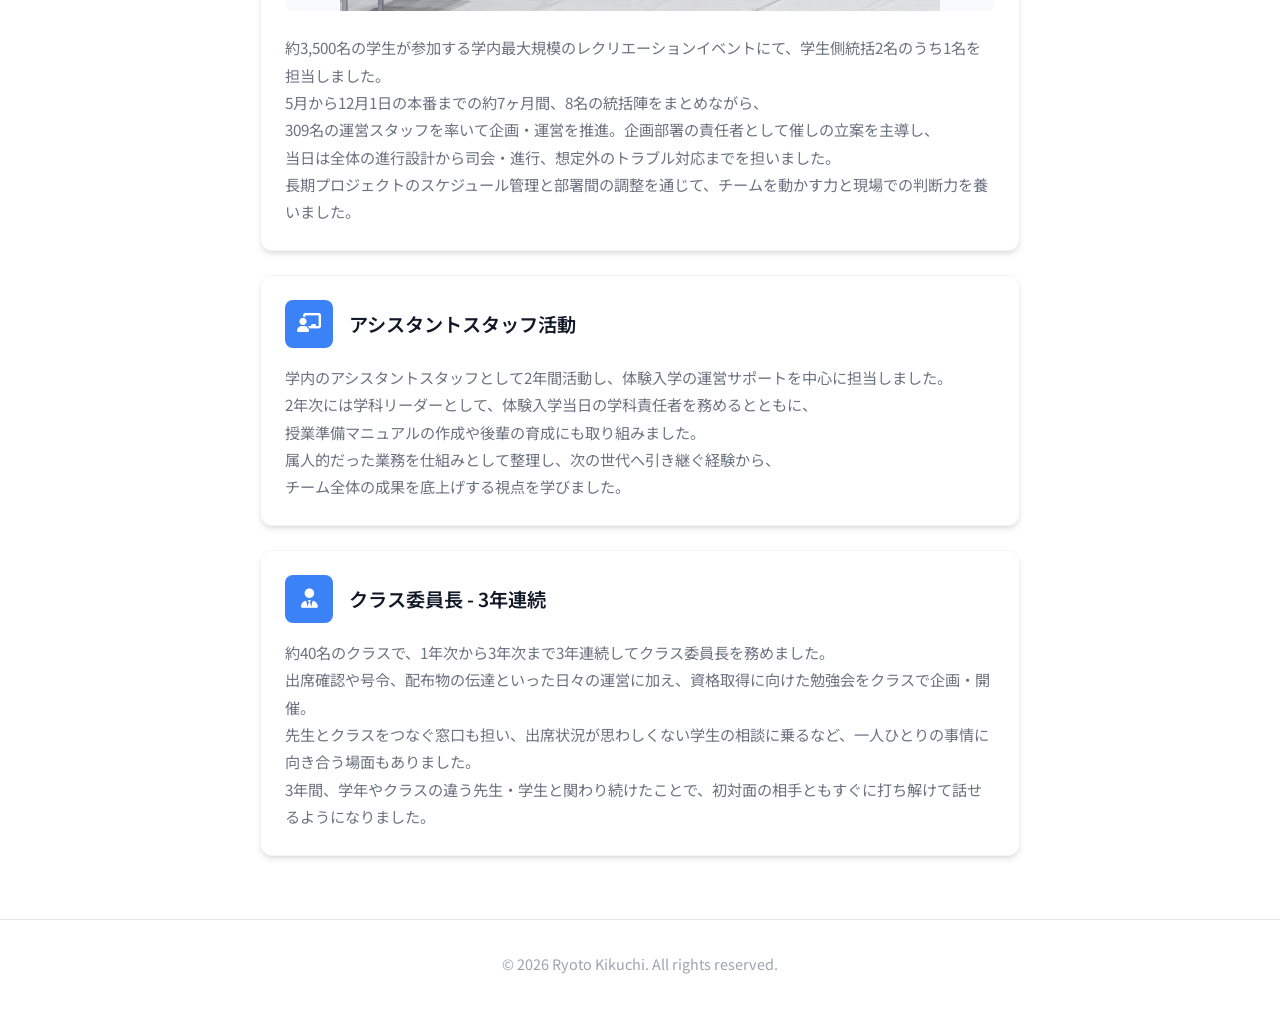
==== commit e36c39f6: "Action3Dの動画変更" ====
--- a/docs/index.html
+++ b/docs/index.html
@@ -278,7 +278,7 @@
                 <span class="work-badge">個人開発</span>
               </div>
             </div>
-            <img src="assets/images/action3d/title.png" alt="Action3Dタイトル画像">
+            <video src="assets/images/action3d/Thumbnail.mp4" poster="assets/images/action3d/title.png" autoplay muted loop playsinline preload="metadata" aria-label="Action3Dのプレイ映像"></video>
             <p class="work-description">
               期間：2026/6 ~ 開発中<br>
               制作目的：DirectX11で最高に楽しい3Dアクションゲームを作る<br>
@@ -297,7 +297,7 @@
               <button class="work-link detail-btn" data-target="detail-action3d">
                 詳細を表示
               </button>
-              <a href="https://youtu.be/pntopdiTIKw" target="_blank" rel="noopener noreferrer" class="work-link primary youtube">
+              <a href="https://youtu.be/8uCvAF9p07E" target="_blank" rel="noopener noreferrer" class="work-link primary youtube">
                 <i class="fab fa-youtube"></i>
                 View Video
               </a>
@@ -325,7 +325,7 @@
                     <div class="slider-slide active">
                       <div class="slide-video">
                         <iframe
-                          src="https://www.youtube.com/embed/pntopdiTIKw"
+                          src="https://www.youtube.com/embed/8uCvAF9p07E"
                           title="Action3D動画"
                           frameborder="0"
                           allow="accelerometer; autoplay; clipboard-write; encrypted-media; gyroscope; picture-in-picture"
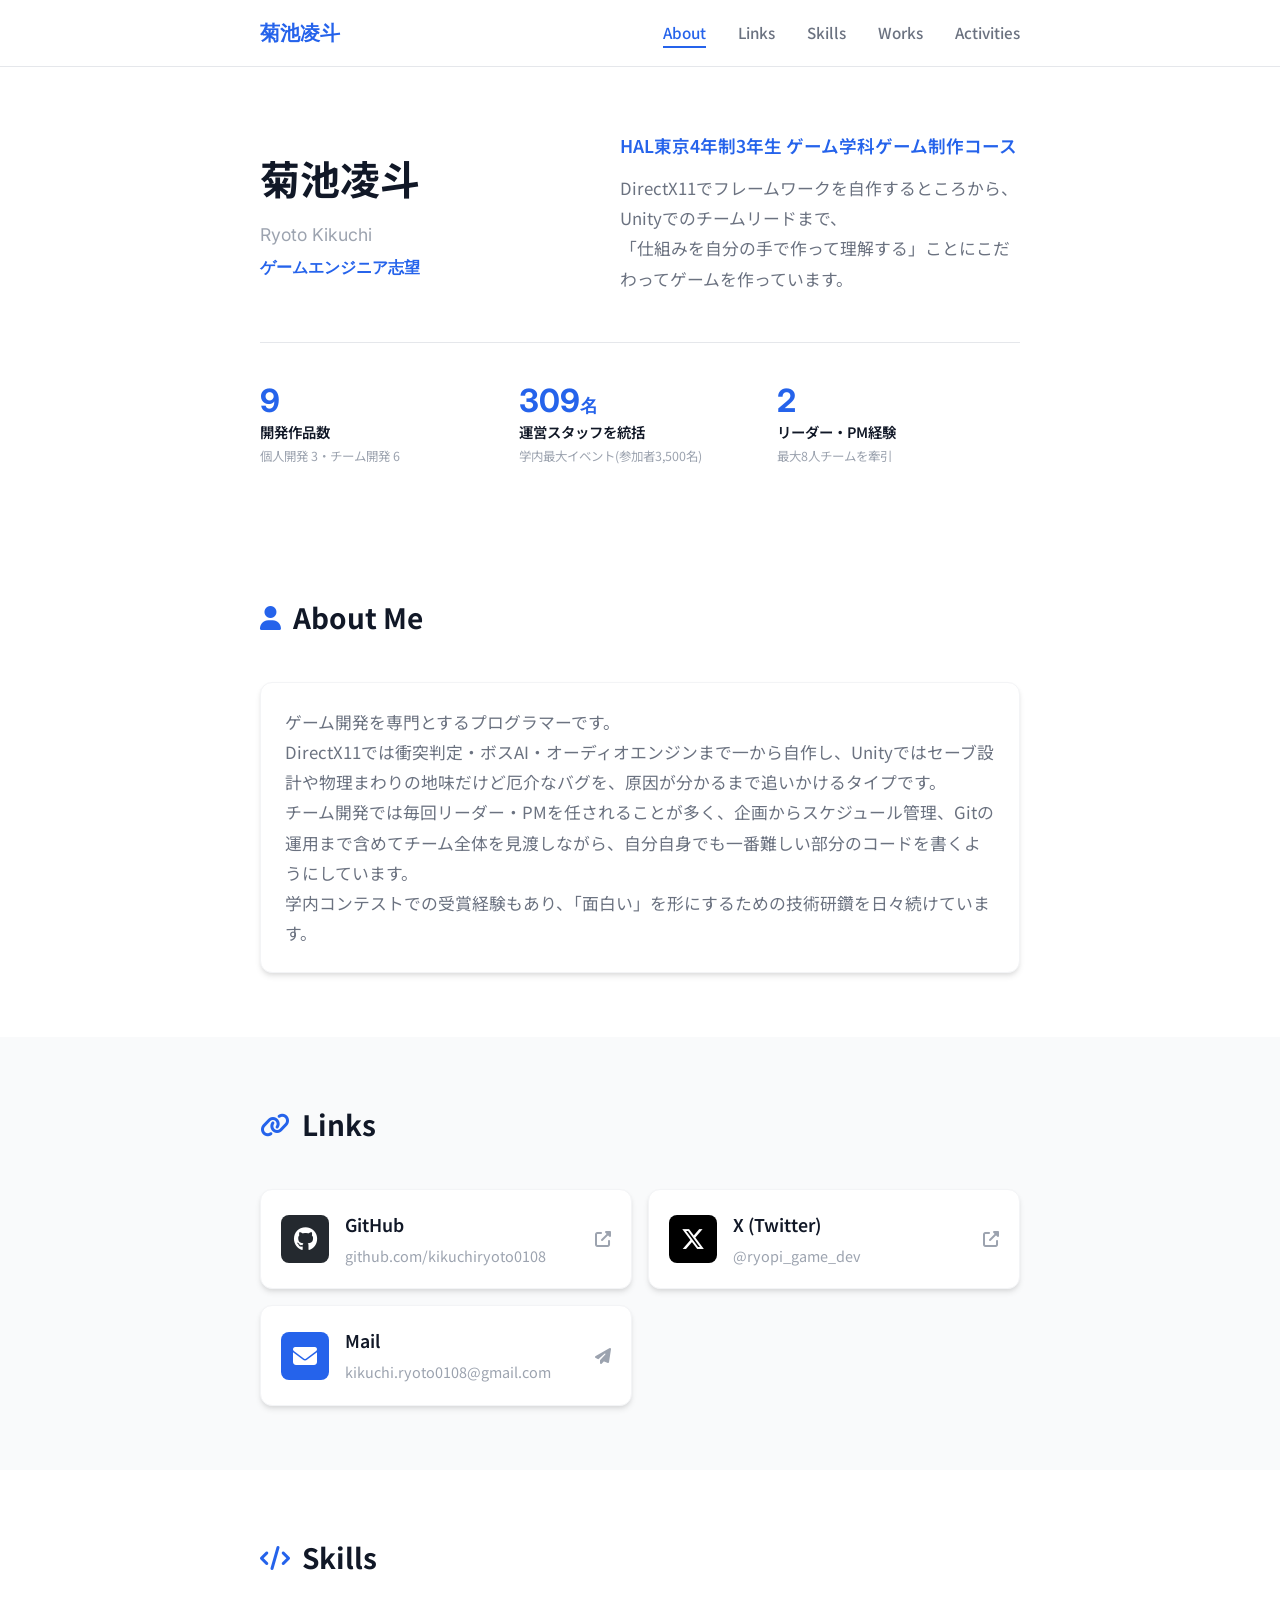
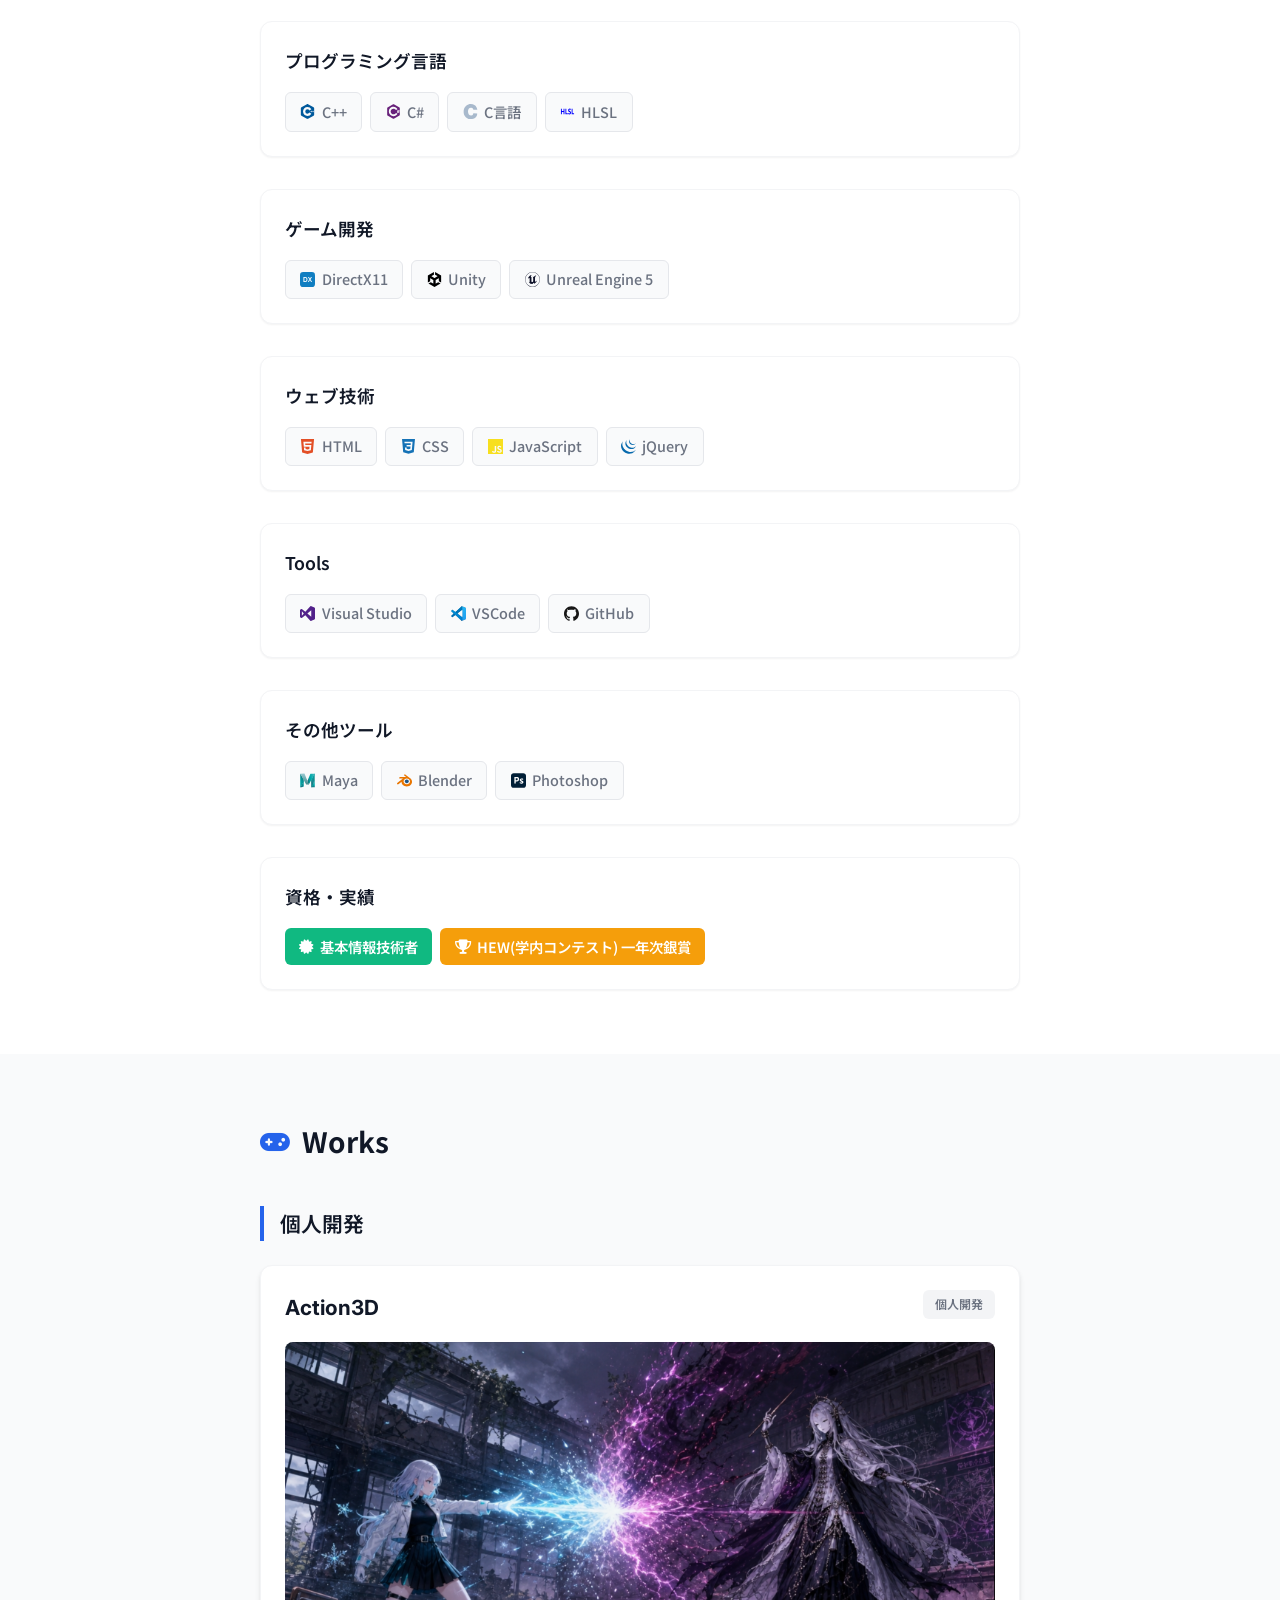
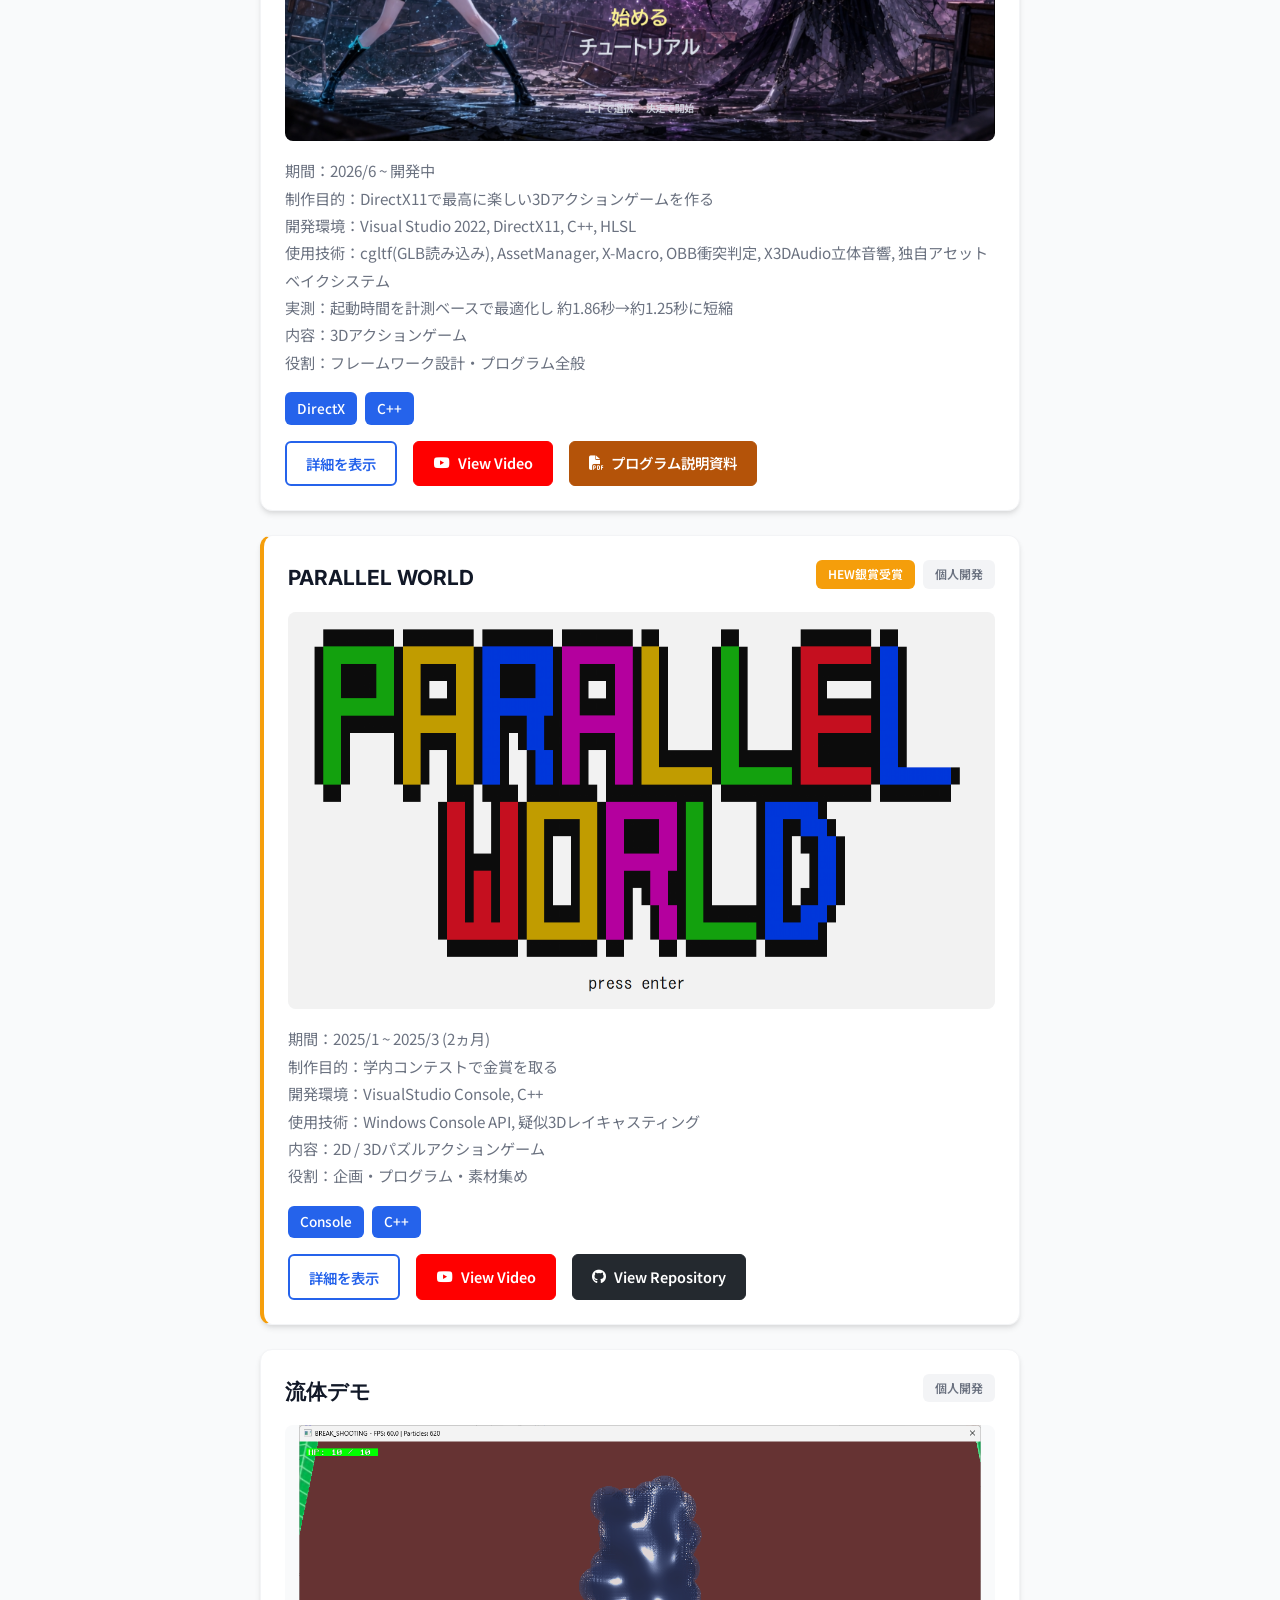
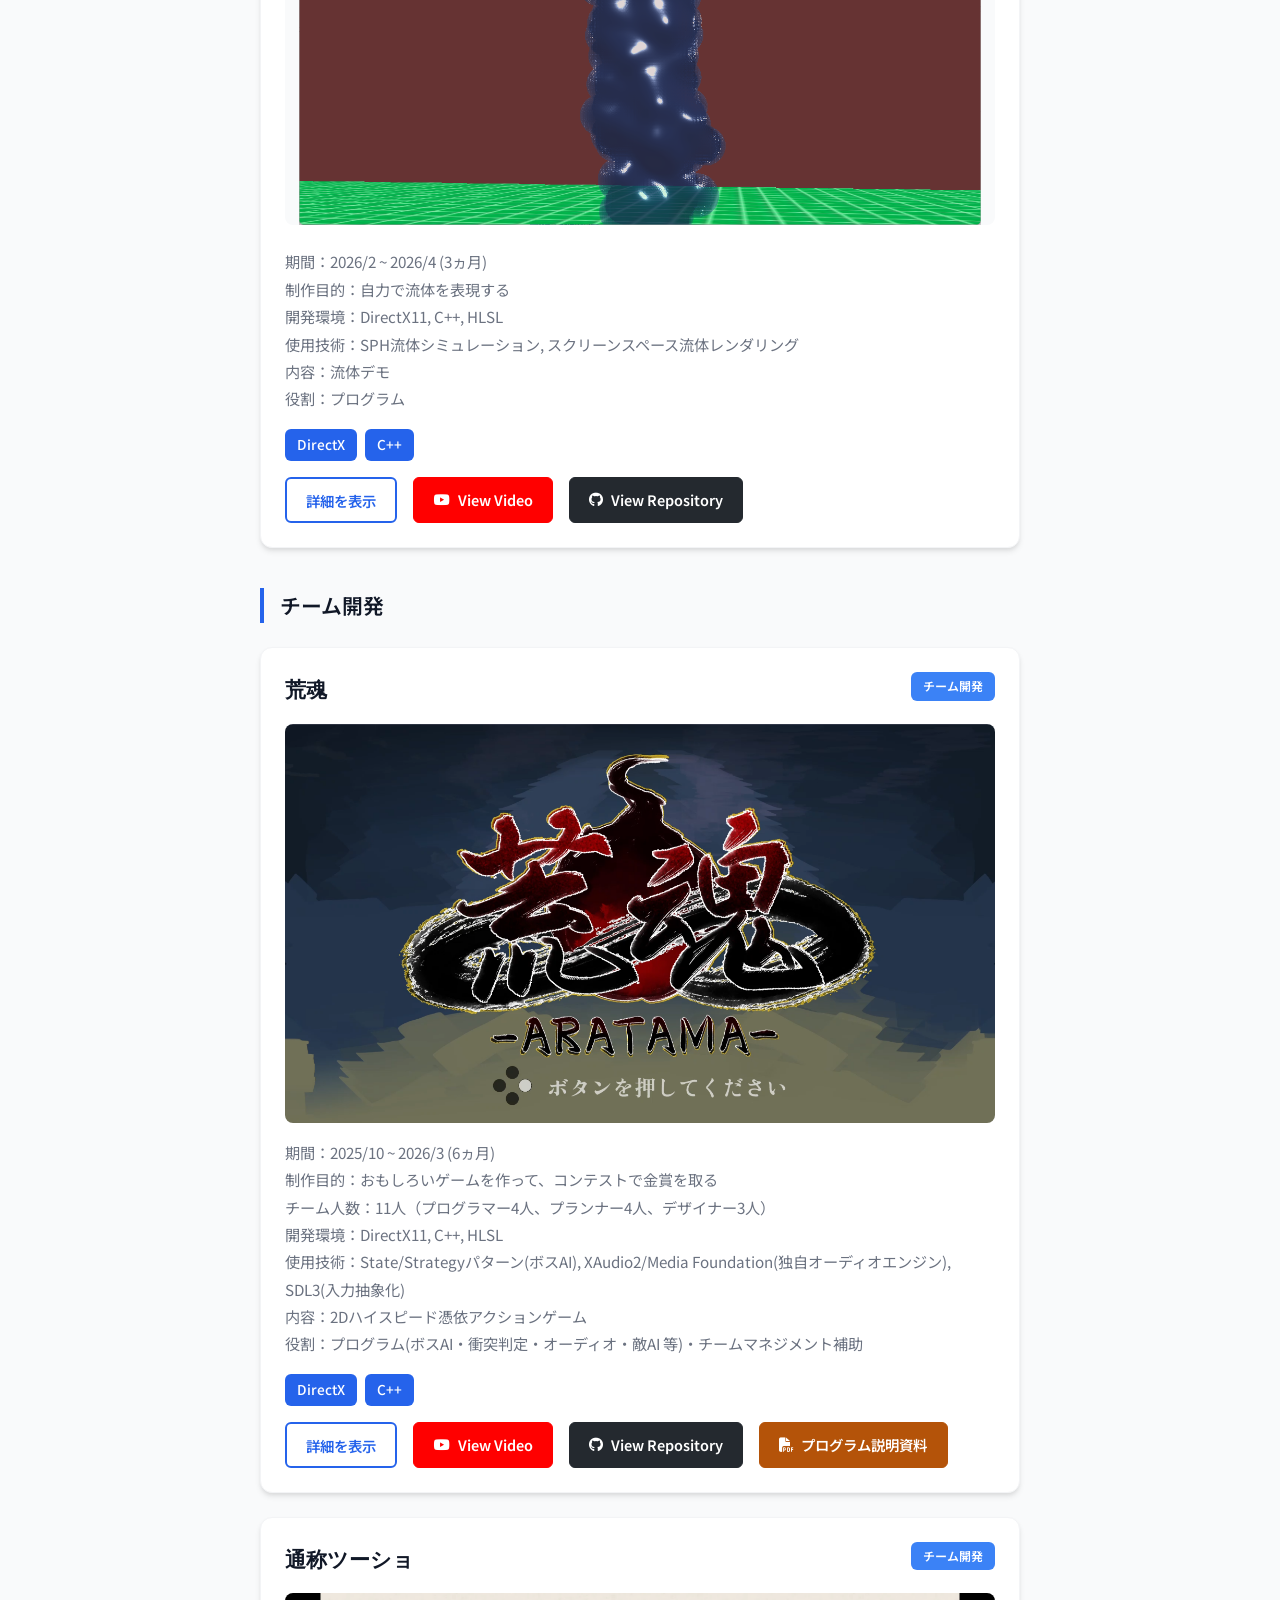
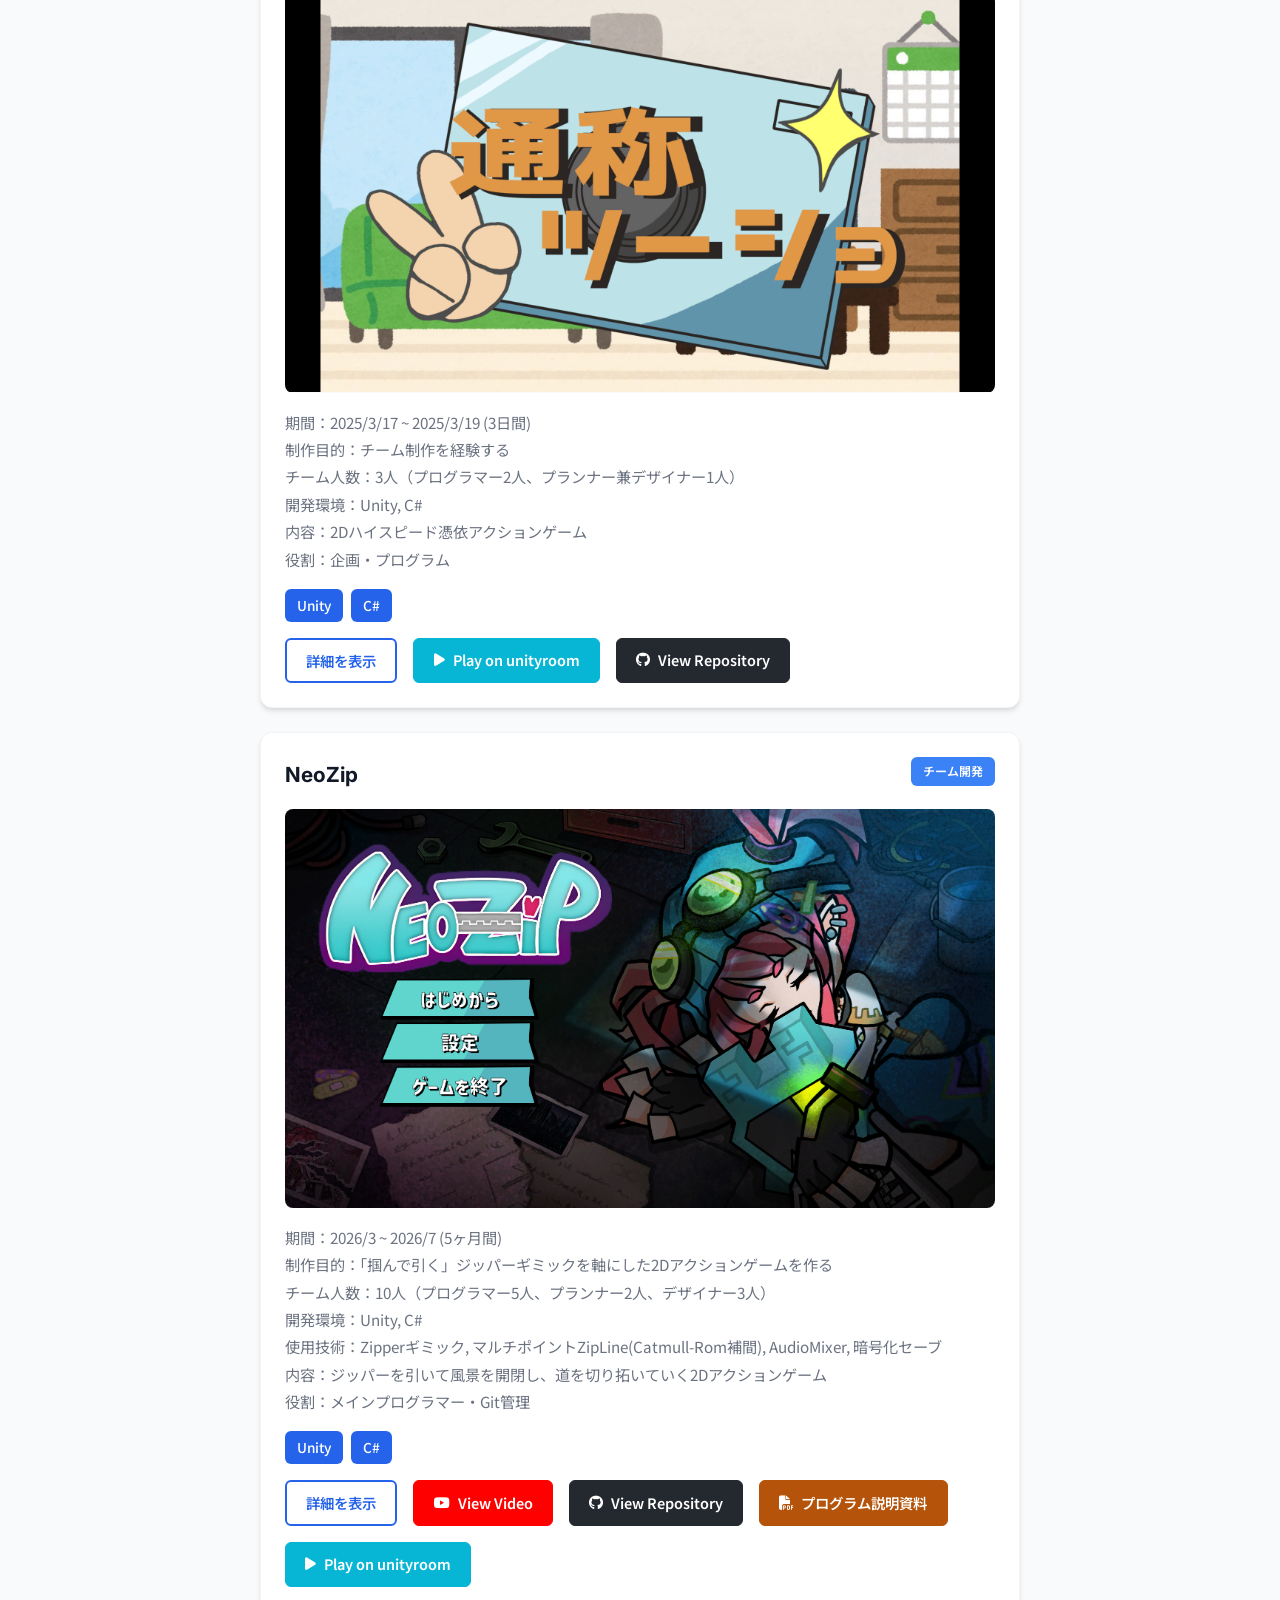
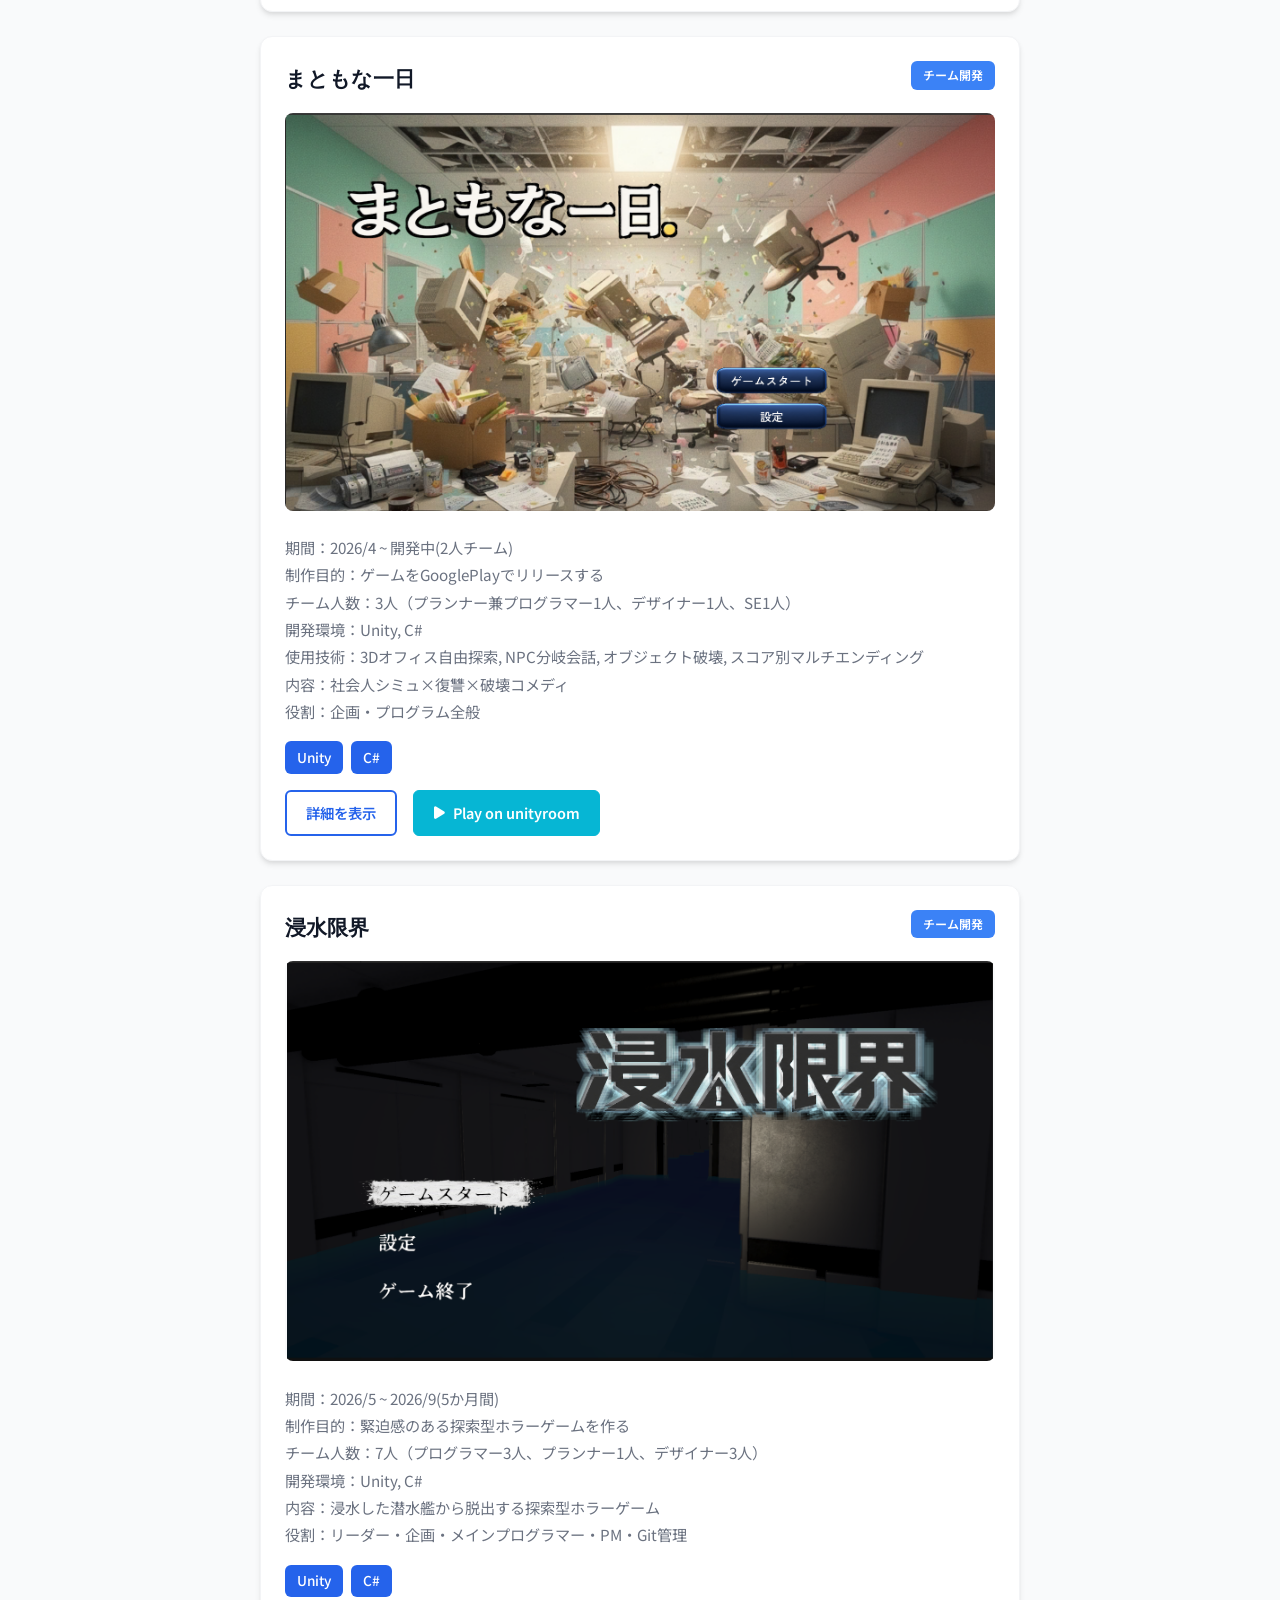
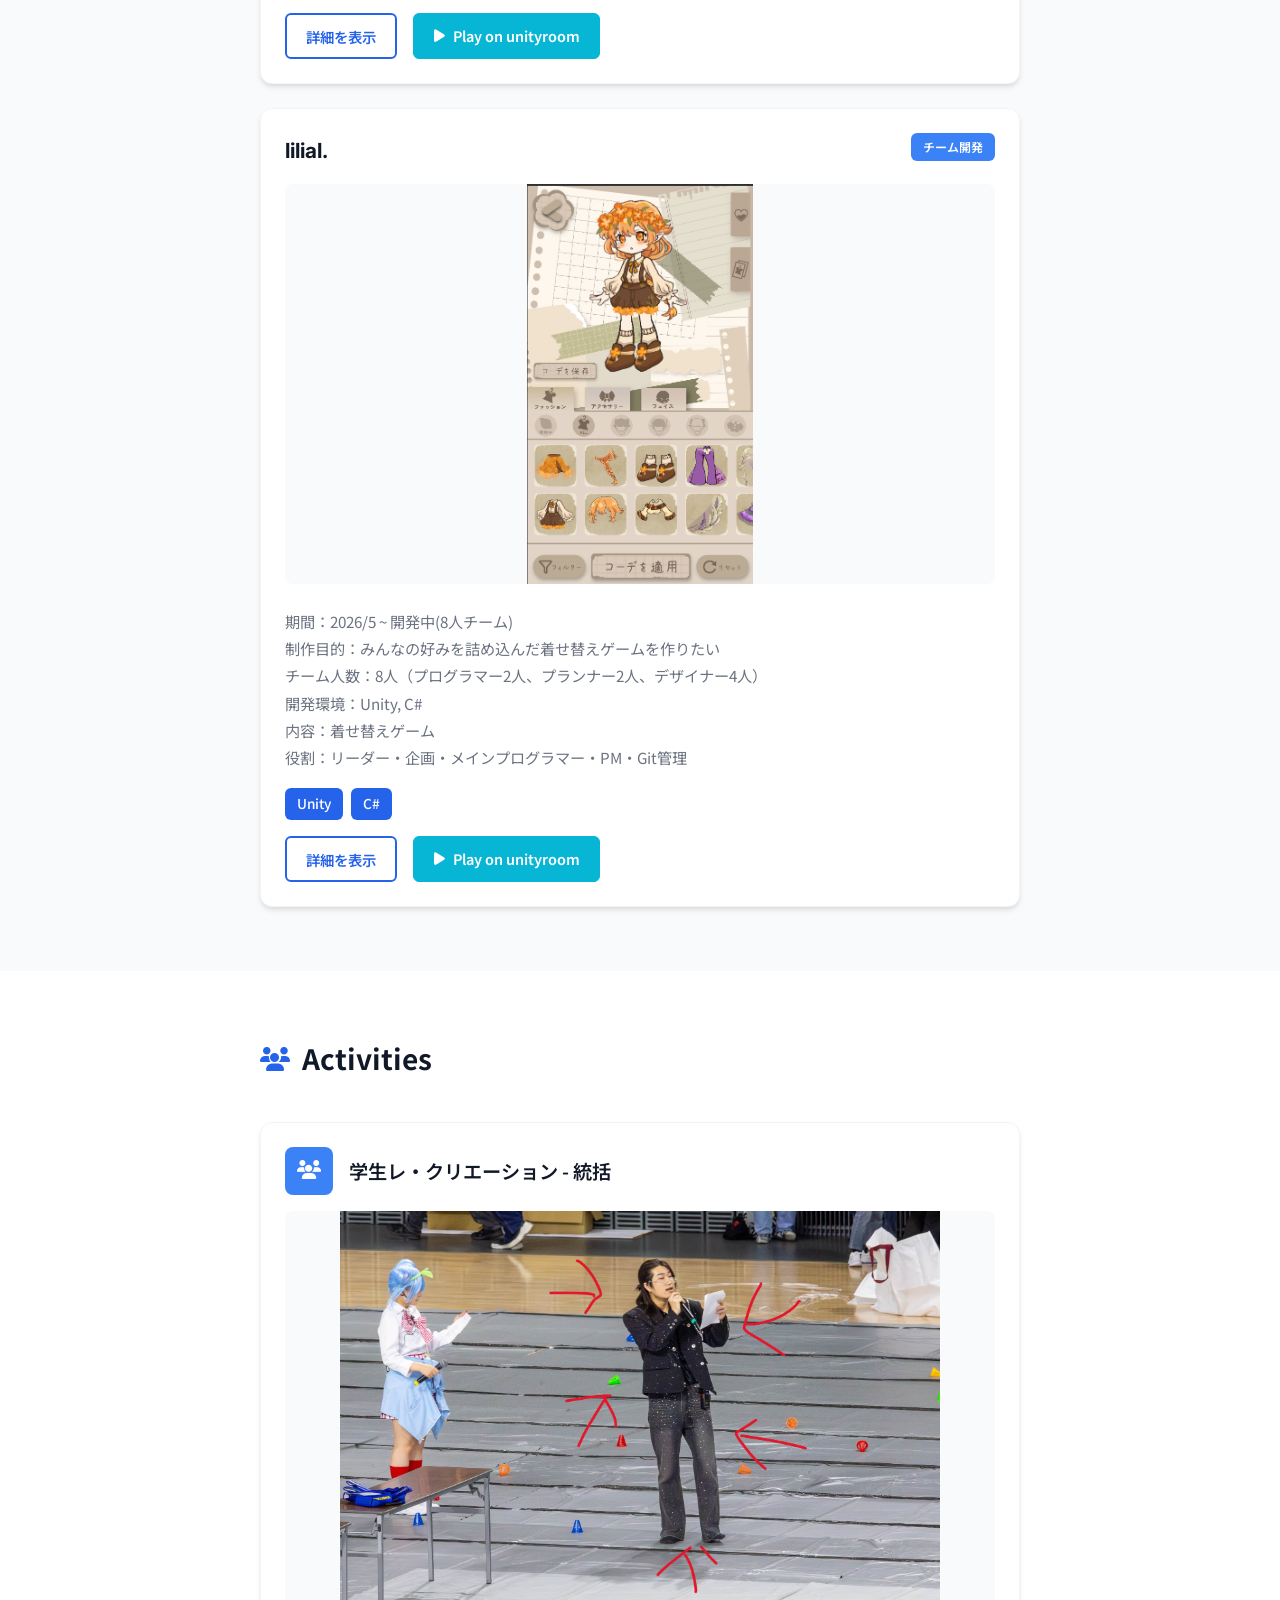
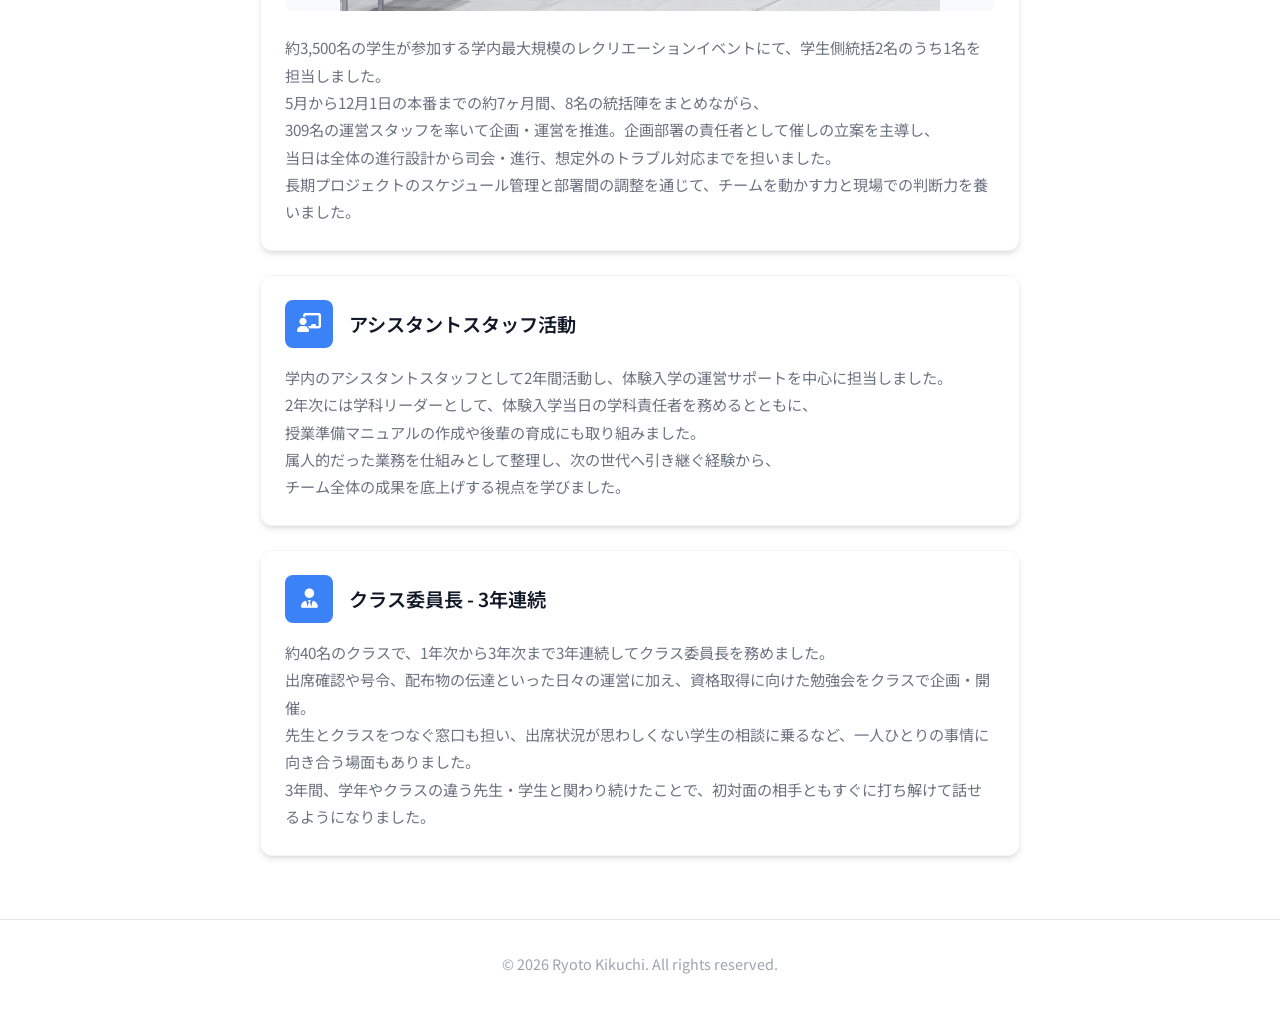
==== commit 6274390c: "fix" ====
--- a/docs/index.html
+++ b/docs/index.html
@@ -3,7 +3,7 @@
 <head>
   <meta charset="UTF-8">
   <meta name="viewport" content="width=device-width, initial-scale=1.0">
-  <meta name="description" content="菊池凌斗（Ryoto Kikuchi）のポートフォリオサイト。HAL東京ゲーム学科在籍。DirectX11のゲームエンジン自作からUnityでのチーム開発まで、ゲーム開発を中心としたプログラミングスキルと作品を紹介しています。">
+  <meta name="description" content="菊池凌斗（Ryoto Kikuchi）のポートフォリオサイト。HAL東京ゲーム学科在籍。DirectX11のフレームワーク自作からUnityでのチーム開発まで、ゲーム開発を中心としたプログラミングスキルと作品を紹介しています。">
   <meta name="format-detection" content="telephone=no">
   <meta name="author" content="菊池凌斗 (Ryoto Kikuchi)">
   <meta name="robots" content="index, follow">
@@ -19,7 +19,7 @@
   <!-- OGP（SNSシェア用） -->
   <meta property="og:site_name" content="菊池凌斗 ポートフォリオ">
   <meta property="og:title" content="菊池凌斗 ポートフォリオ | ゲームエンジニア志望 (Ryoto Kikuchi)">
-  <meta property="og:description" content="菊池凌斗（Ryoto Kikuchi）のポートフォリオサイト。DirectX11のゲームエンジン自作からUnityでのチーム開発まで、ゲーム開発の作品とスキルを紹介しています。">
+  <meta property="og:description" content="菊池凌斗（Ryoto Kikuchi）のポートフォリオサイト。DirectX11のフレームワーク自作からUnityでのチーム開発まで、ゲーム開発の作品とスキルを紹介しています。">
   <meta property="og:type" content="website">
   <meta property="og:locale" content="ja_JP">
   <meta property="og:url" content="https://kikuchiryoto0108.github.io/">
@@ -41,7 +41,7 @@
     "url": "https://kikuchiryoto0108.github.io/",
     "image": "https://kikuchiryoto0108.github.io/assets/images/action3d/title.png",
     "jobTitle": "ゲームエンジニア志望",
-    "description": "ゲーム開発を専門とするプログラマー。DirectX11のゲームエンジン自作からUnityでのチーム開発・チームリードまで。",
+    "description": "ゲーム開発を専門とするプログラマー。DirectX11のフレームワーク自作からUnityでのチーム開発・チームリードまで。",
     "alumniOf": {
       "@type": "CollegeOrUniversity",
       "name": "HAL東京"
@@ -105,7 +105,7 @@
           <div class="hero-right">
             <p class="hero-school">HAL東京4年制3年生 ゲーム学科ゲーム制作コース</p>
             <p class="hero-description">
-              DirectX11でエンジンを自作するところから、Unityでのチームリードまで、<br>
+              DirectX11でフレームワークを自作するところから、Unityでのチームリードまで、<br>
               「仕組みを自分の手で作って理解する」ことにこだわってゲームを作っています。<br>
             </p>
           </div>
@@ -286,7 +286,7 @@
               使用技術：cgltf(GLB読み込み), AssetManager, X-Macro, OBB衝突判定, X3DAudio立体音響, 独自アセットベイクシステム<br>
               実測：起動時間を計測ベースで最適化し 約1.86秒→約1.25秒に短縮<br>
               内容：3Dアクションゲーム<br>
-              役割：エンジン設計・プログラム全般
+              役割：フレームワーク設計・プログラム全般
             </p>
             <div class="work-tech">
               <span class="tech-tag">DirectX</span>
@@ -353,8 +353,8 @@
                     作品概要
                   </h5>
                   <p class="detail-text">
-                    DirectX11の生APIから自作したゲームエンジン上で動く3Dアクションゲームです。<br>
-                    描画・物理・アセット管理・オーディオまで、エンジンの基盤部分から個人で設計・実装しました。<br>
+                    DirectX11の生APIから自作したフレームワーク上で動く3Dアクションゲームです。<br>
+                    描画・物理・アセット管理・オーディオまで、フレームワークの基盤部分から個人で設計・実装しました。<br>
                     AI画像生成→TripoAIでモデリング／テクスチャ化→Mixamoでリギング／アニメーション→Blenderでテクスチャ張り直し、という工程で最短でアセットを用意し、実装に集中できる体制を作りました。
                   </p>
                 </div>
@@ -362,7 +362,7 @@
                 <div class="detail-section">
                   <h5 class="detail-title">
                     <i class="fas fa-wrench"></i>
-                    アセット管理・エンジン設計
+                    アセット管理・フレームワーク設計
                   </h5>
                   <ul class="detail-list">
                     <li>モデル形式はGLBを採用。メッシュ・スケルトン等が1ファイルにまとまりアセット管理がシンプルなうえ、バイナリとJSONが分離されているためパース後すぐGPUバッファへコピーでき、業界標準でもある点を重視</li>
@@ -404,7 +404,7 @@
                     トラブルシューティング
                   </h5>
                   <ul class="detail-list">
-                    <li>DebugDrawの3D描画がUI描画の後に呼ばれ、View/Projectionが2D用の直交投影に切り替わって画面外に飛ぶ不具合が発生。「Managerが直接呼び出す」案と「Scene::Draw3D/Draw2Dを分離する」案を比較し、将来のシーン別ポストエフェクト等を見据えて後者を採用。シーン切り替えで無駄にInit/UninitされていたDebugDrawもManager管理に移し、エンジンのライフサイクルに一致させた</li>
+                    <li>DebugDrawの3D描画がUI描画の後に呼ばれ、View/Projectionが2D用の直交投影に切り替わって画面外に飛ぶ不具合が発生。「Managerが直接呼び出す」案と「Scene::Draw3D/Draw2Dを分離する」案を比較し、将来のシーン別ポストエフェクト等を見据えて後者を採用。シーン切り替えで無駄にInit/UninitされていたDebugDrawもManager管理に移し、フレームワークのライフサイクルに一致させた</li>
                     <li>アニメーションが切り替わらない不具合では、まずImGuiにアニメメタデータを表示する仕組みを実装して原因切り分け。コードは正常でBlenderのエクスポート起因と特定し、さらに深掘りするとアーマチュア構造自体に問題があると判明。Blenderのアペンド機能でスキン付きfbxからアニメーションを持ってきて正常なリグに差し替えて解決</li>
                   </ul>
                 </div>
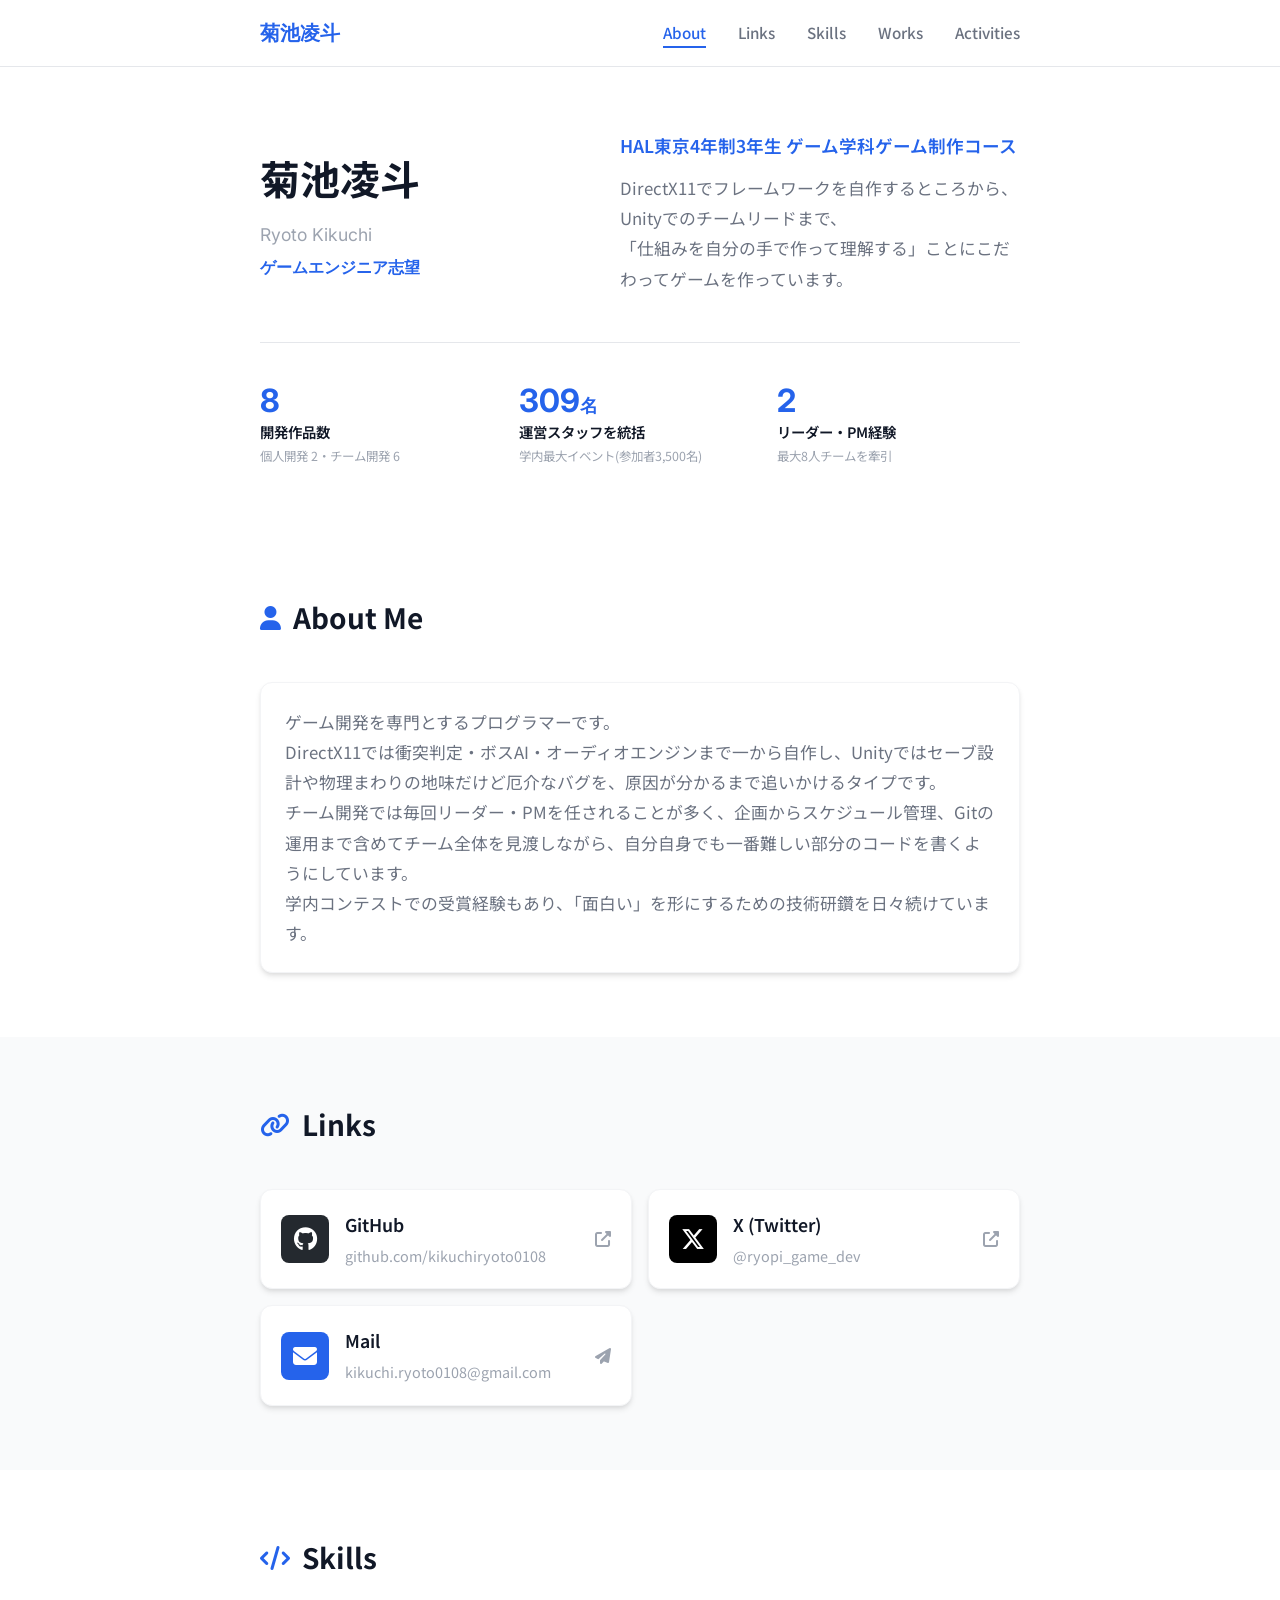
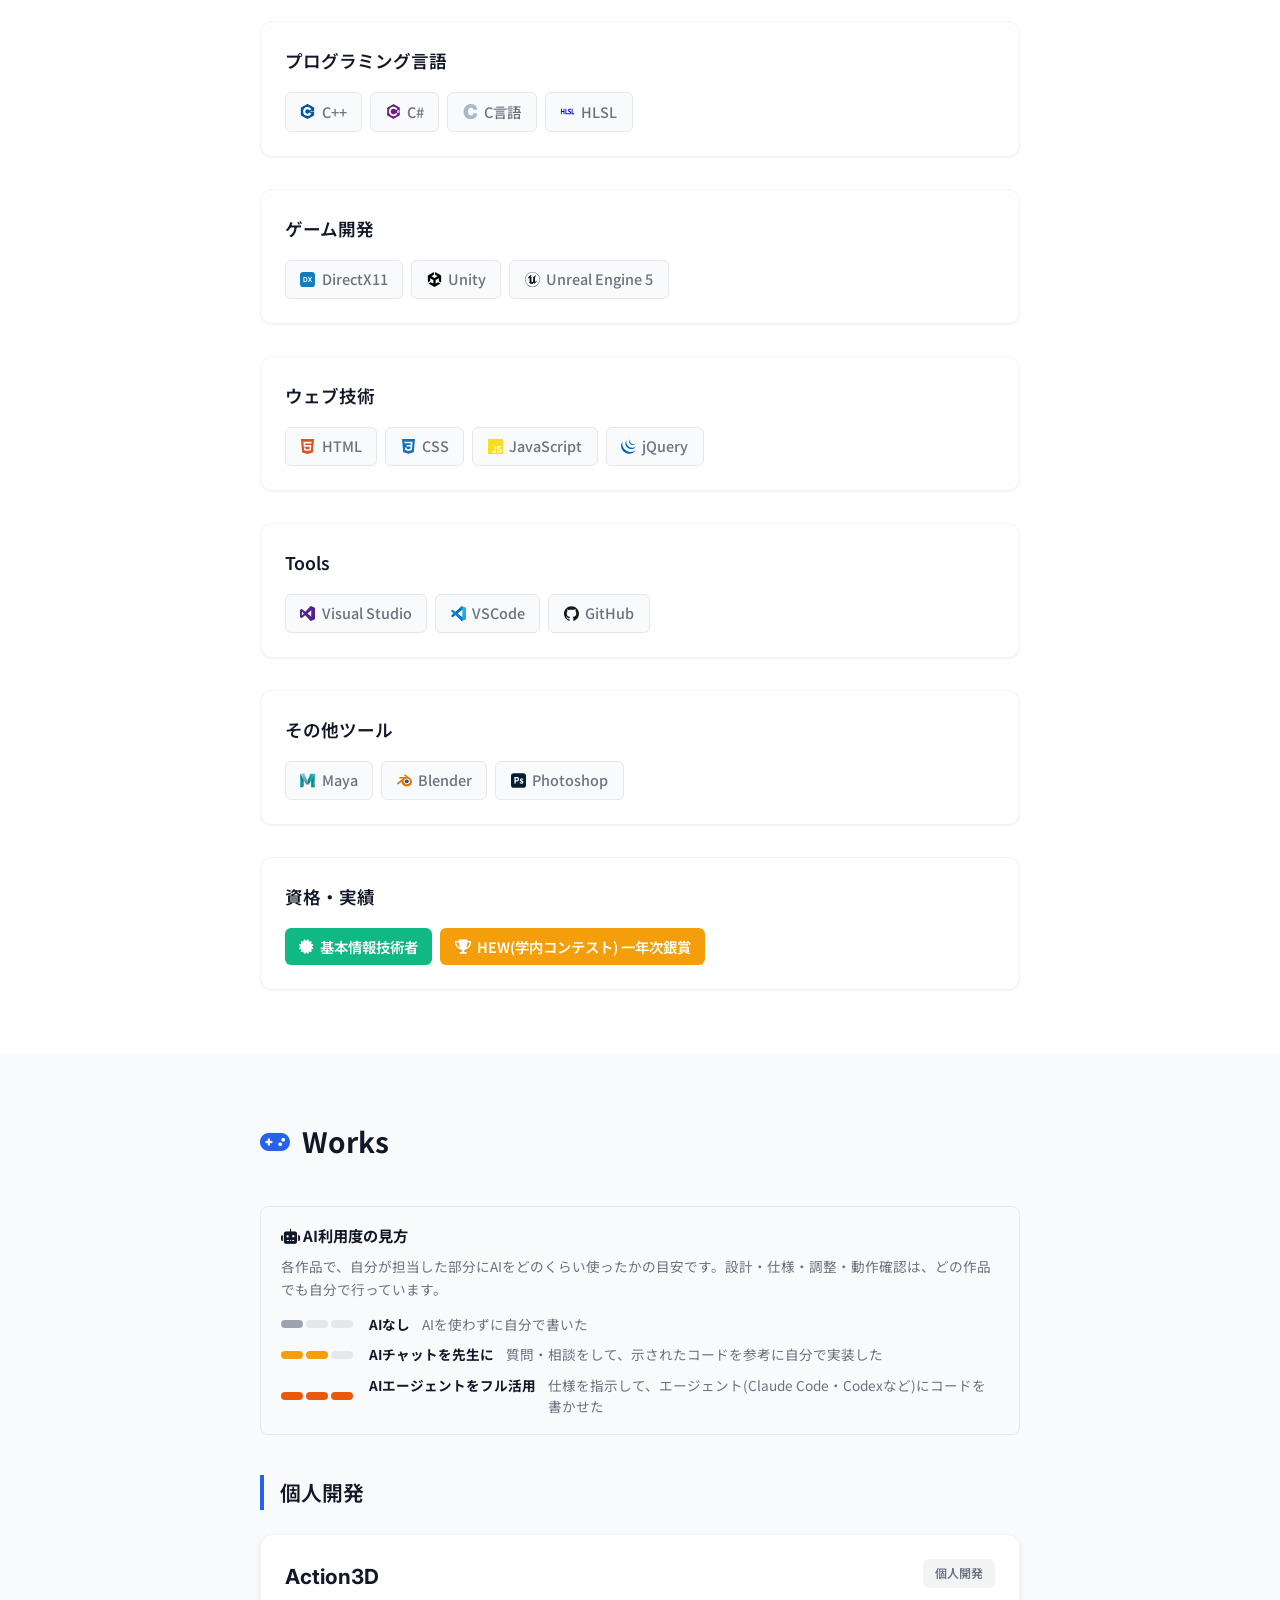
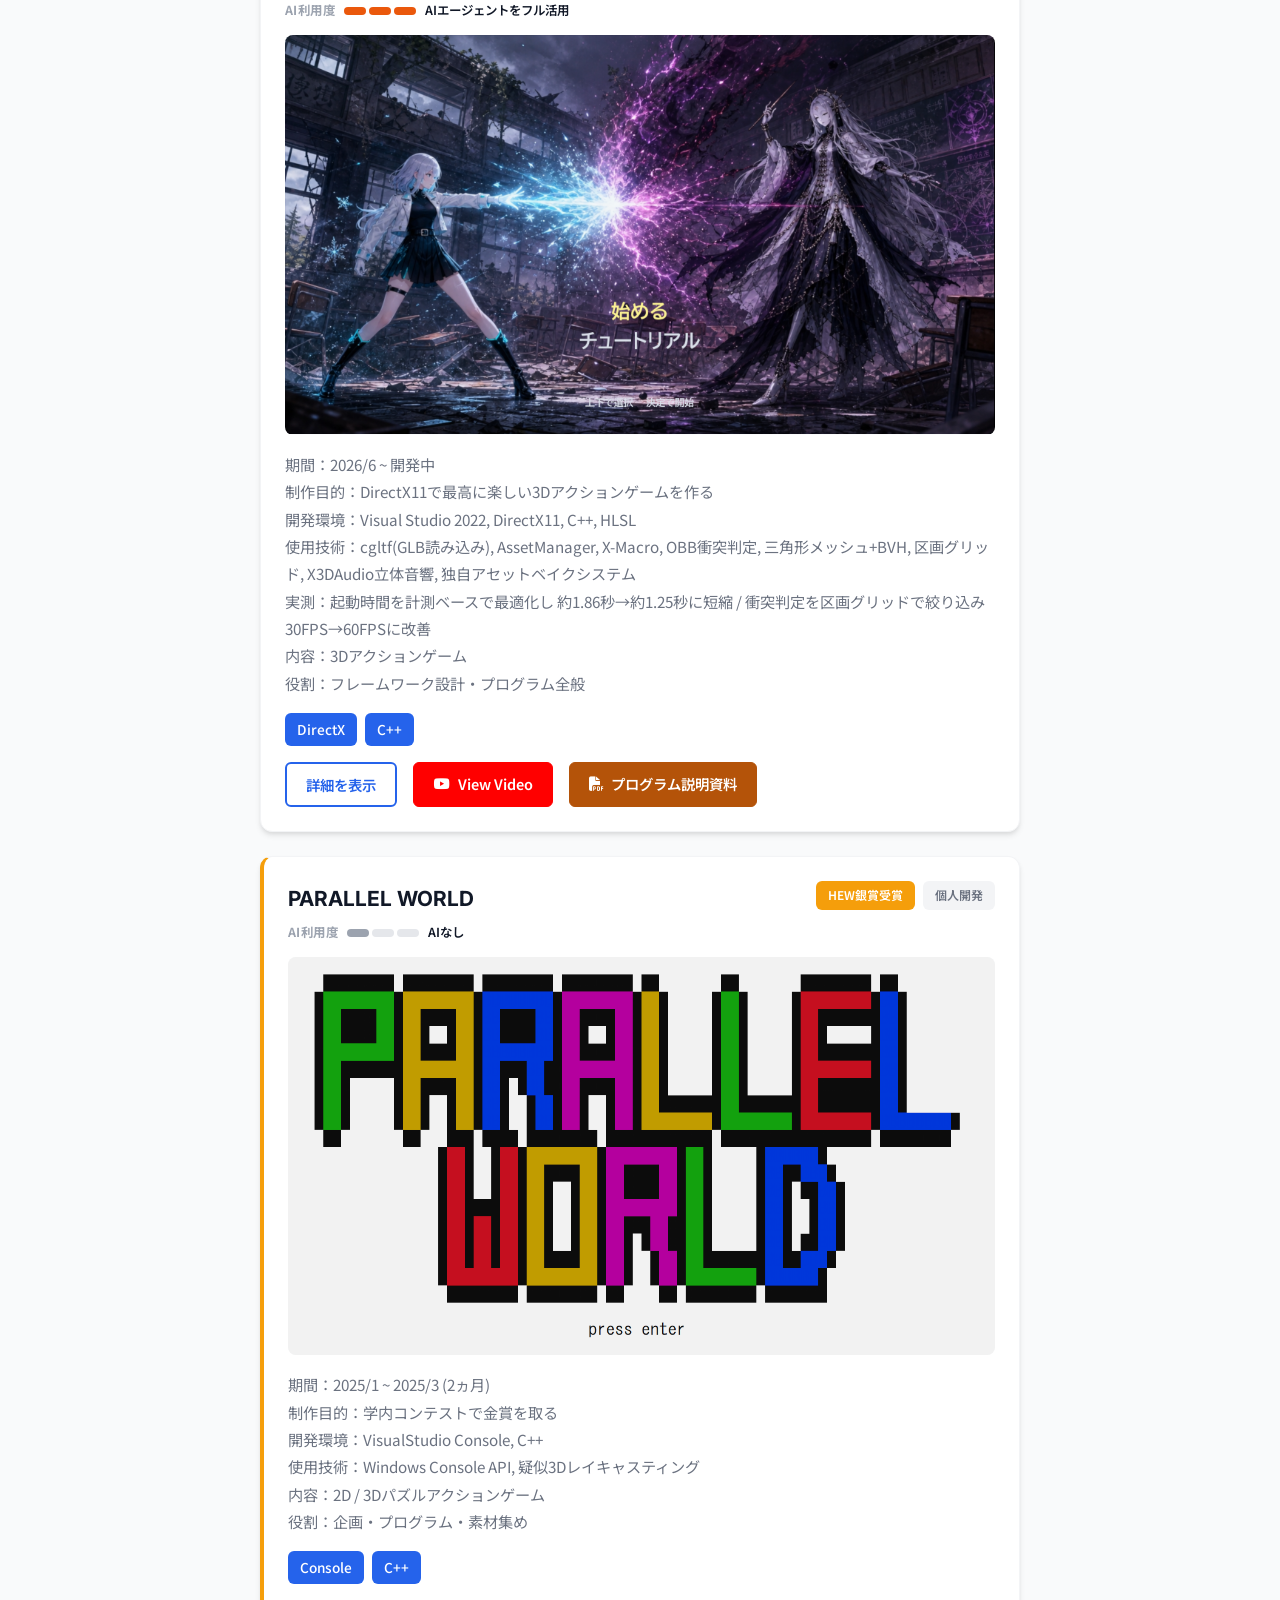
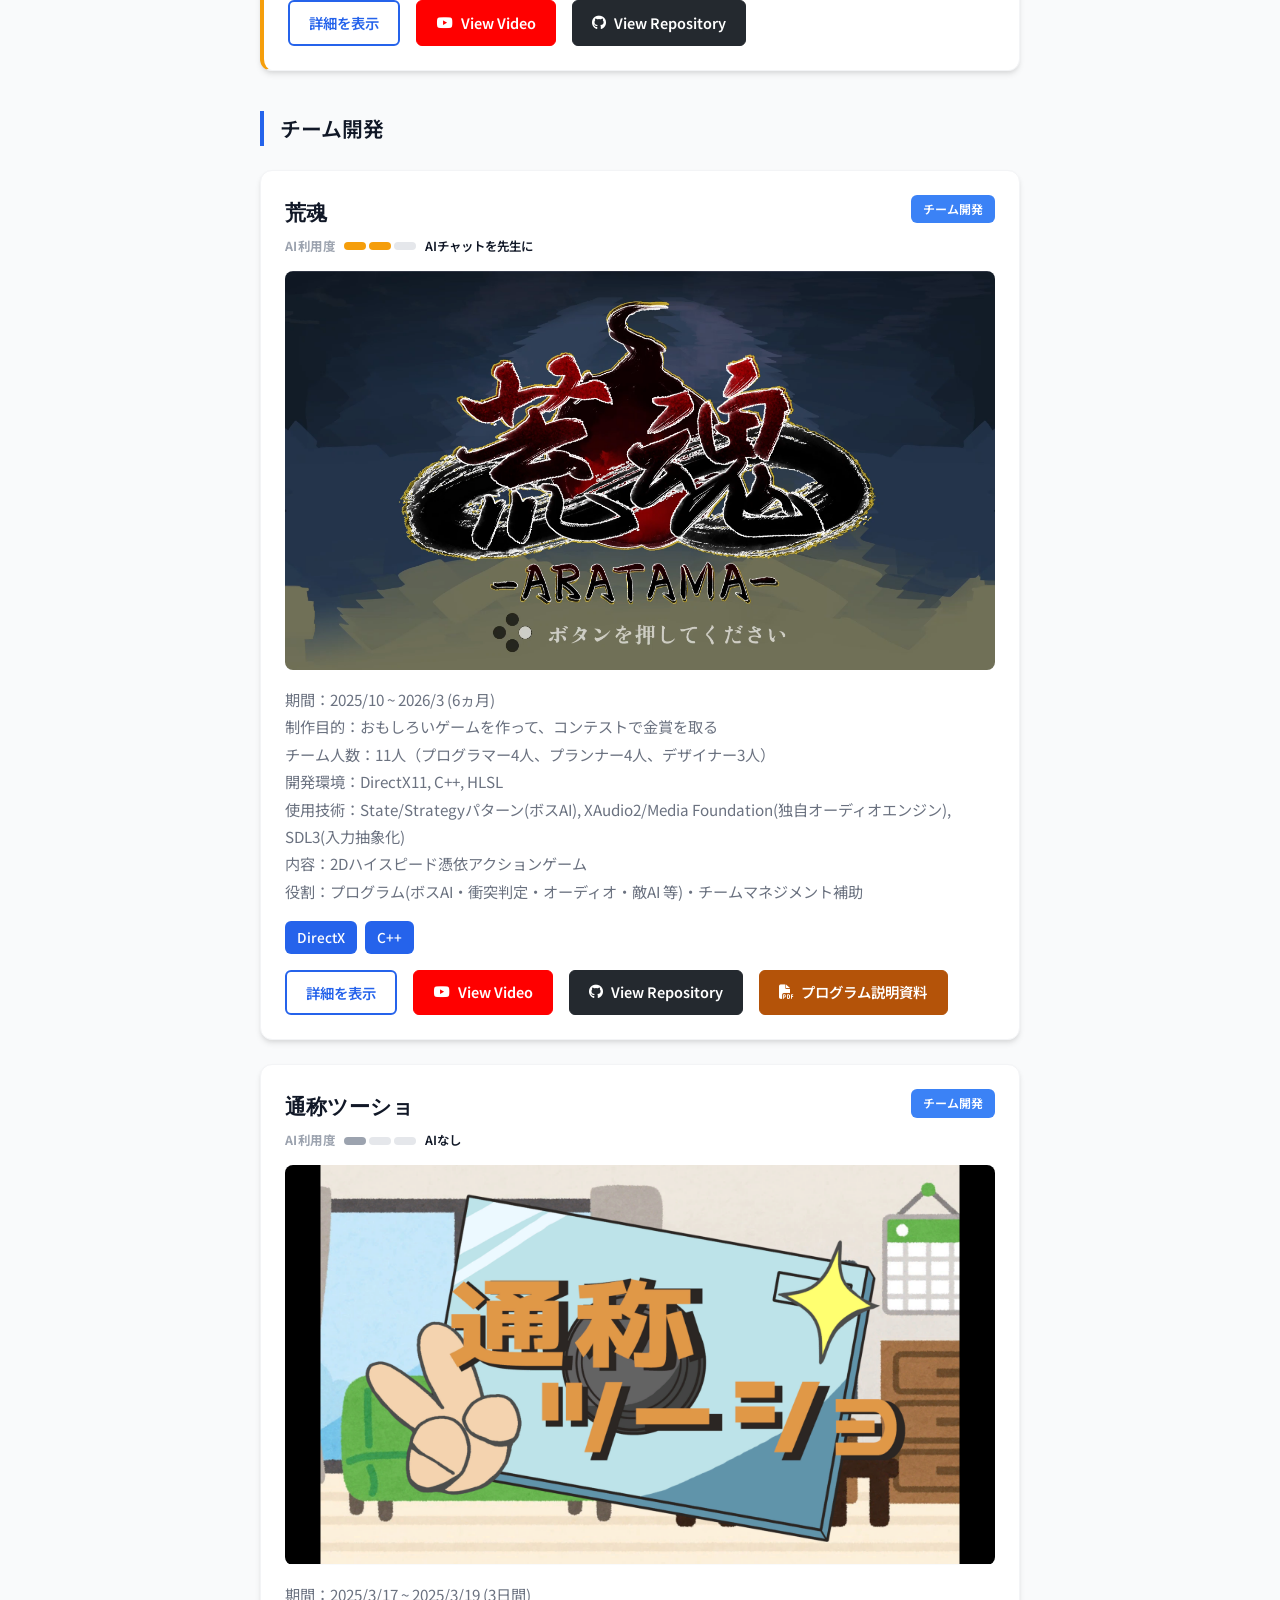
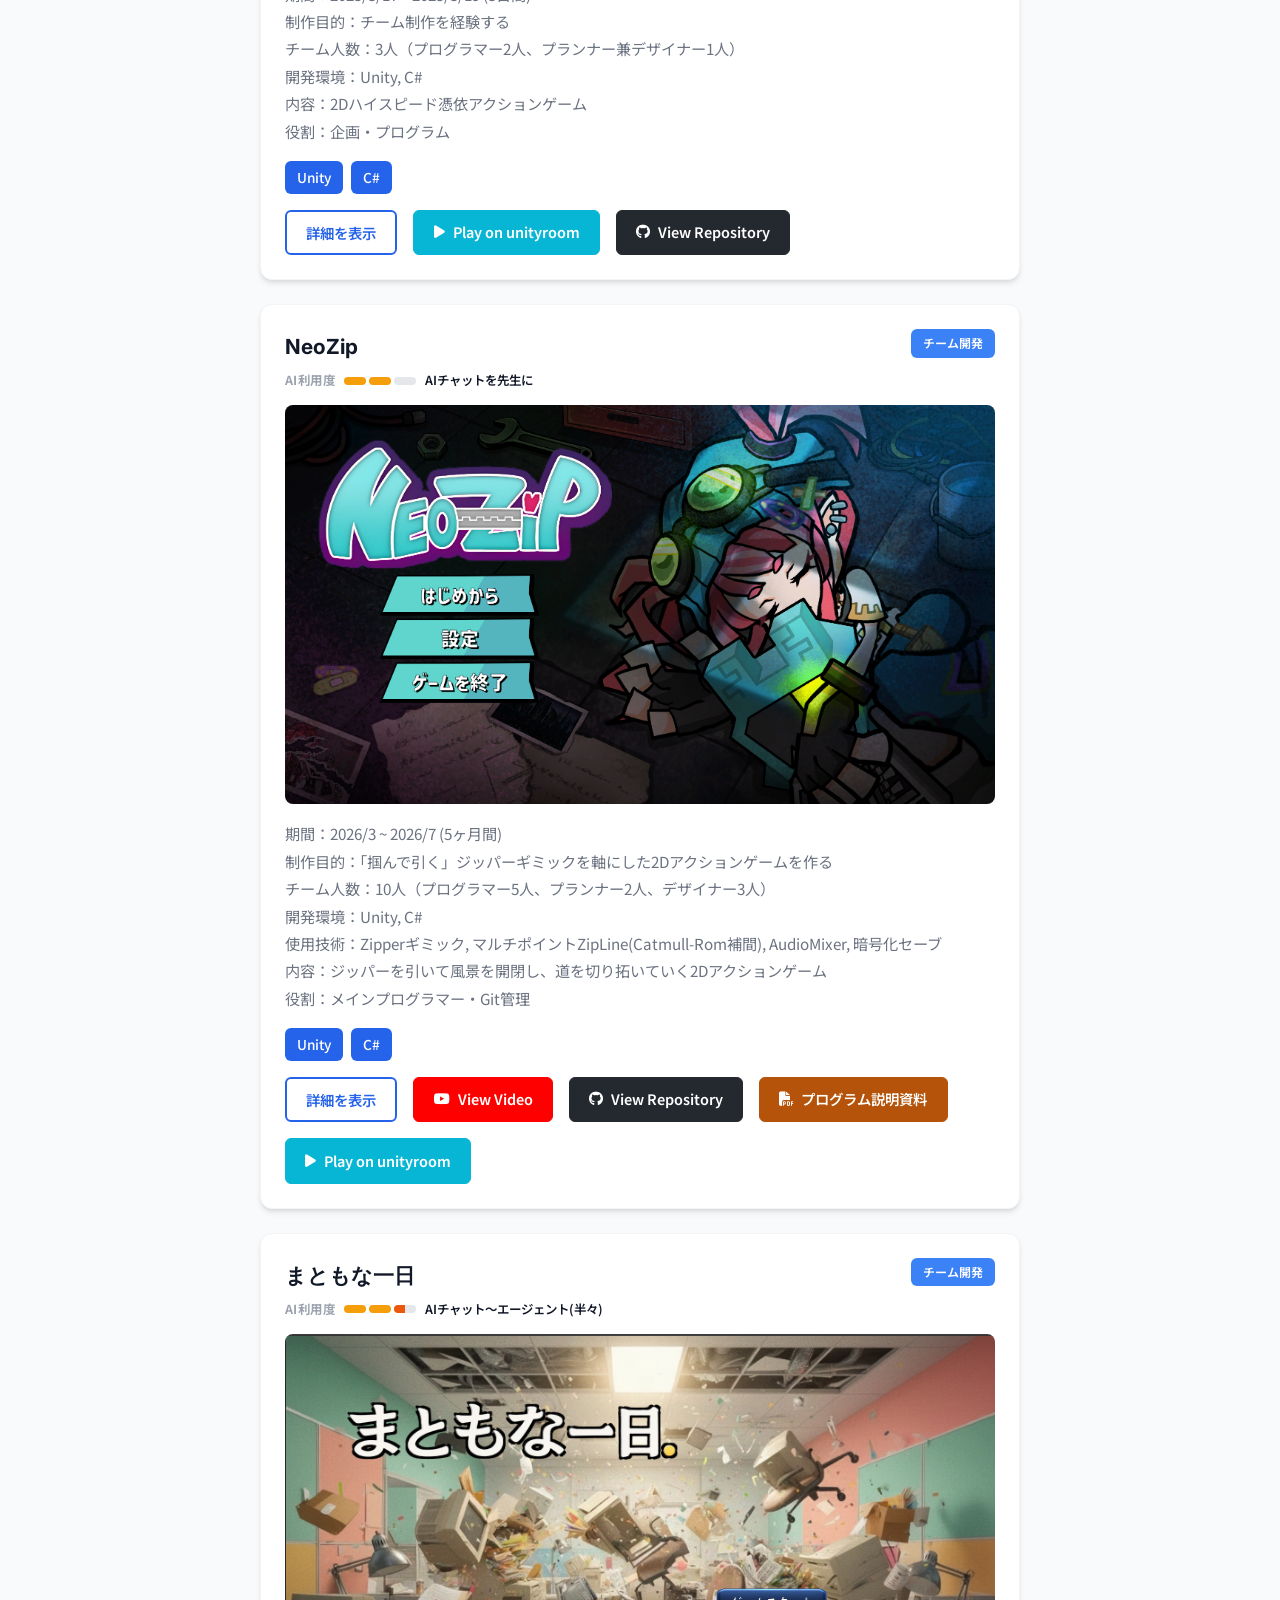
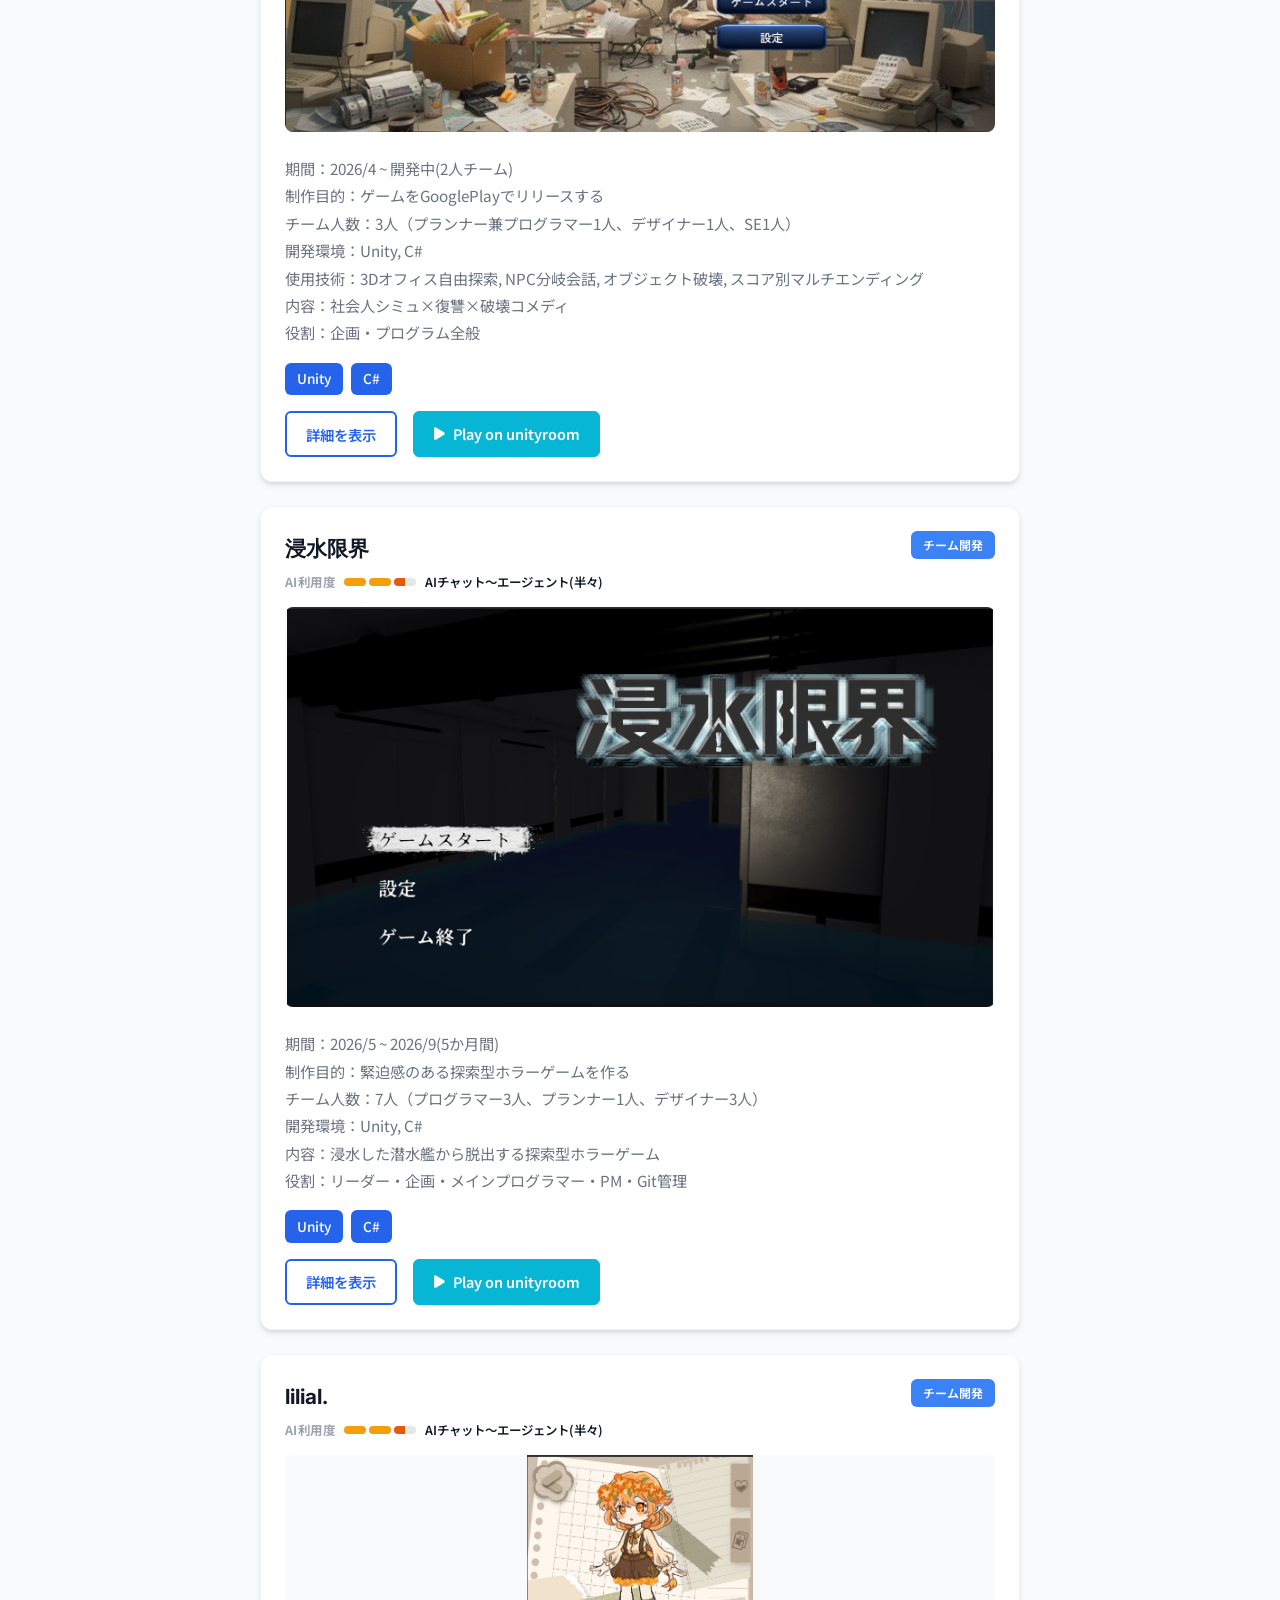
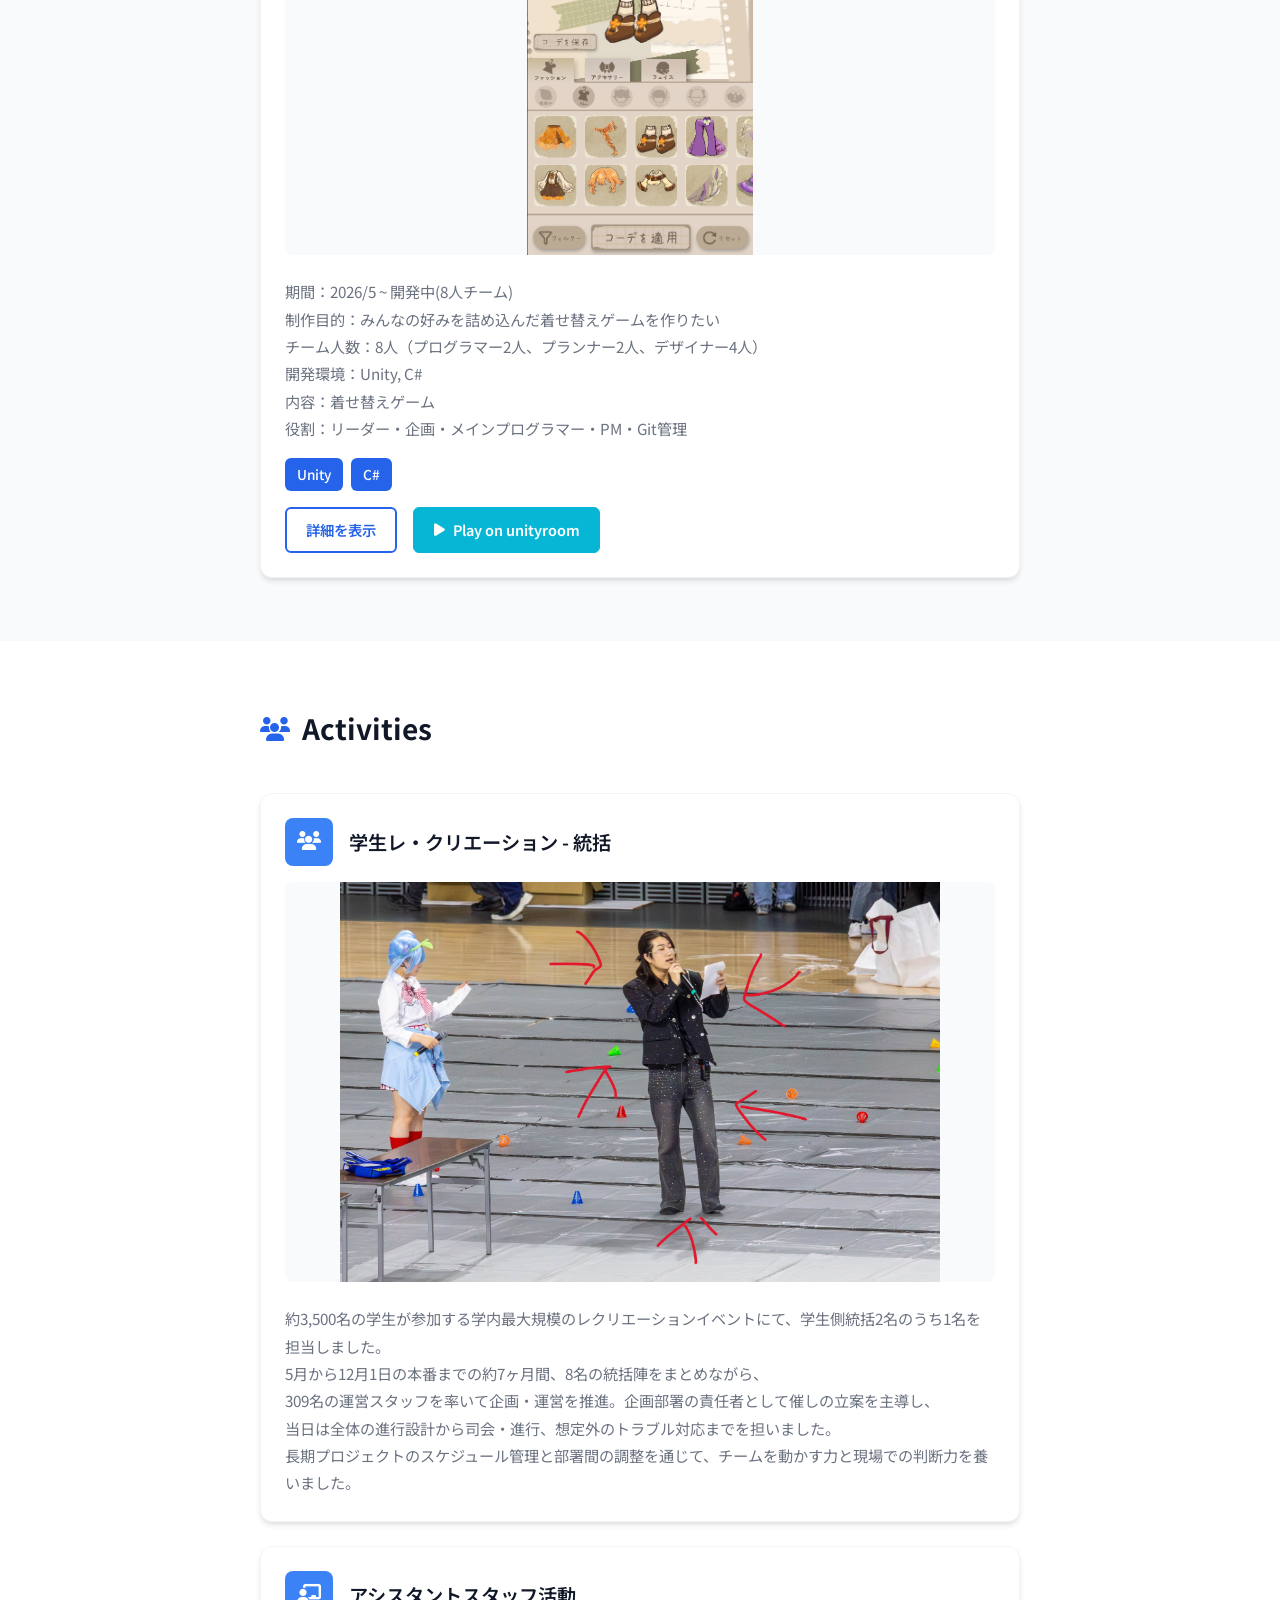
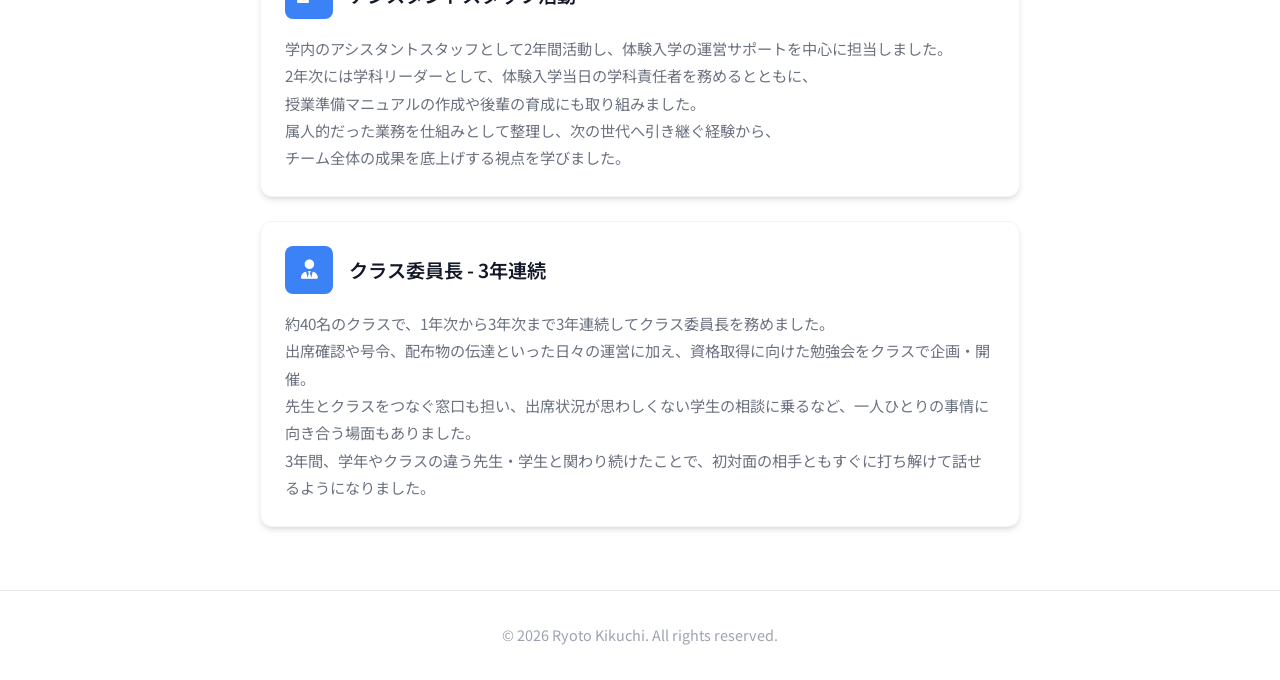
==== commit c17e5f50: "流体デモ消して、AI活用度付けた。" ====
--- a/docs/index.html
+++ b/docs/index.html
@@ -114,9 +114,9 @@
         <!-- 実績サマリー -->
         <div class="hero-stats">
           <div class="stat-tile">
-            <span class="stat-number">9</span>
+            <span class="stat-number">8</span>
             <span class="stat-label">開発作品数</span>
-            <span class="stat-note">個人開発 3・チーム開発 6</span>
+            <span class="stat-note">個人開発 2・チーム開発 6</span>
           </div>
           <div class="stat-tile">
             <span class="stat-number">309<small>名</small></span>
@@ -266,6 +266,7 @@
           <i class="fas fa-gamepad"></i>
           Works
         </h2>
+        <div class="ai-scale"><h3 class="ai-scale-title"><i class="fas fa-robot"></i> AI利用度の見方</h3><p class="ai-scale-note">各作品で、自分が担当した部分にAIをどのくらい使ったかの目安です。設計・仕様・調整・動作確認は、どの作品でも自分で行っています。</p><ul class="ai-scale-list"><li><span class="ai-meter-bar lv1" aria-hidden="true"><i></i><i></i><i></i></span><b>AIなし</b>AIを使わずに自分で書いた</li><li><span class="ai-meter-bar lv2" aria-hidden="true"><i></i><i></i><i></i></span><b>AIチャットを先生に</b>質問・相談をして、示されたコードを参考に自分で実装した</li><li><span class="ai-meter-bar lv3" aria-hidden="true"><i></i><i></i><i></i></span><b>AIエージェントをフル活用</b>仕様を指示して、エージェント(Claude Code・Codexなど)にコードを書かせた</li></ul></div>
         
         <!-- 個人開発 -->
         <h3 class="subsection-title">個人開発</h3>
@@ -273,7 +274,7 @@
           <!-- Action3D -->
           <article class="work-card">
             <div class="work-header">
-              <h4 class="work-title">Action3D</h4>
+              <div class="work-title-wrap"><h4 class="work-title">Action3D</h4><div class="ai-meter" data-level="3" role="img" aria-label="AI利用度: AIエージェントをフル活用して開発" title="AI利用度: AIエージェントをフル活用して開発"><span class="ai-meter-title">AI利用度</span><span class="ai-meter-bar" aria-hidden="true"><i></i><i></i><i></i></span><span class="ai-meter-text">AIエージェントをフル活用</span></div></div>
               <div class="work-badges">
                 <span class="work-badge">個人開発</span>
               </div>
@@ -283,8 +284,8 @@
               期間：2026/6 ~ 開発中<br>
               制作目的：DirectX11で最高に楽しい3Dアクションゲームを作る<br>
               開発環境：Visual Studio 2022, DirectX11, C++, HLSL<br>
-              使用技術：cgltf(GLB読み込み), AssetManager, X-Macro, OBB衝突判定, X3DAudio立体音響, 独自アセットベイクシステム<br>
-              実測：起動時間を計測ベースで最適化し 約1.86秒→約1.25秒に短縮<br>
+              使用技術：cgltf(GLB読み込み), AssetManager, X-Macro, OBB衝突判定, 三角形メッシュ+BVH, 区画グリッド, X3DAudio立体音響, 独自アセットベイクシステム<br>
+              実測：起動時間を計測ベースで最適化し 約1.86秒→約1.25秒に短縮 / 衝突判定を区画グリッドで絞り込み 30FPS→60FPSに改善<br>
               内容：3Dアクションゲーム<br>
               役割：フレームワーク設計・プログラム全般
             </p>
@@ -361,6 +362,19 @@
 
                 <div class="detail-section">
                   <h5 class="detail-title">
+                    <i class="fas fa-gamepad"></i>
+                    ゲームの内容
+                  </h5>
+                  <ul class="detail-list">
+                    <li>序章(最初の約10分)は、部隊の一員として剣だけで戦い、戦況悪化で瀕死になった末に覚醒して触手(虚装)を使えるようになり、ボスを倒して最初の市民を救出するまでの流れ。操作の案内は、実際にその操作をするまで次へ進まない</li>
+                    <li>序章のあとはビルが立ち並ぶ街を自由に動き回って戦うオープンワールド。交差点・公園・広場に敵の群れが置かれ、近づいた所だけ出現。群れは最初は気付いておらず、近づくか攻撃すると仲間も一斉に気付く。一定時間ごとに市民を襲う襲撃も起き、全滅させれば救出成功</li>
+                    <li>剣の弱・強攻撃、ロックオン、ジャスト回避に加え、触手の技6種(雷・一網打尽・急接近・串刺し・落雷・火球、装備は4枠)と、触手スイング・飛び移りによるビル間の移動</li>
+                    <li>敵は射撃・近接・迫撃の3役割にエリートとボス。全員が同時に襲ってこないよう、同時に攻撃できる数に上限(最大3体)を設けている</li>
+                  </ul>
+                </div>
+
+                <div class="detail-section">
+                  <h5 class="detail-title">
                     <i class="fas fa-wrench"></i>
                     アセット管理・フレームワーク設計
                   </h5>
@@ -368,7 +382,10 @@
                     <li>モデル形式はGLBを採用。メッシュ・スケルトン等が1ファイルにまとまりアセット管理がシンプルなうえ、バイナリとJSONが分離されているためパース後すぐGPUバッファへコピーでき、業界標準でもある点を重視</li>
                     <li>glTFパーサはcgltfを採用。軽量・シングルヘッダで導入コストが低く、glTF仕様に忠実な構造でライブラリの内部挙動に依存せず実装できる点、Assimp等の多形式ライブラリと比べ依存を最小化できる点が決め手</li>
                     <li>AssetManagerを導入し、pngとhdrで分岐してHDR環境マップにも対応。ロード時間を約40〜50%短縮</li>
-                    <li>アセット追加をenumと配列のインデックス同期に頼らず1か所の変更だけで反映できるよう、X-Macroを導入してバグの可能性を排除</li>
+                    <li>アセット追加をenumと配列のインデックス同期に頼らず1か所の変更だけで反映できるよう、X-Macroを導入してバグの可能性を排除。TEXTURE(ID, パス)を1行書くだけで、enumとパス配列を同じリストから生成</li>
+                    <li>GLBはベイク時にパースして独自の.mdl形式へ変換。頂点・ボーン・アニメーションのキーを「GPUへコピーするだけ」の形に事前変換し、ランタイムのcgltfパースを不要にした。テクスチャはBC7/BC5で圧縮し、最大辺は2048pxに縮小(PNG/HDRはミップ付きDDSへ)</li>
+                    <li>ベイクを再実行するかは、pakのフォーマット版数とソースの更新時刻で判定。ベイク処理を変えたら版数を上げるだけで次回起動時に自動で作り直される。書き込み中のpakの先頭は"PAK?"にし、完成時に"PACK"へ書き換えることで、途中で落ちても壊れたpakを読み込まない</li>
+                    <li>複数リグ入りのGLBでも正しく動くよう、アニメーション対象の関節が最も多いリグを選ぶ処理をメッシュ・骨・アニメ・ベイクで共通化し、Mixamo系とアバター系のボーン名の違いも名前の解決だけで吸収</li>
                     <li>シェーダーを毎回csoから個別ロードしていたのをshader_libraryに一元化し、起動時にまとめて読み込むことでロード時間を短縮</li>
                   </ul>
                 </div>
@@ -381,8 +398,12 @@
                   <ul class="detail-list">
                     <li>初期はManagerに衝突判定ロジックが混在していたが、Physics_Worldを新設して分離。距離判定・地面判定をここに集約し、将来的なレイキャスト等の拡張余地も確保</li>
                     <li>LayerMaskはUnityのPhysics Layer Matrixと同様の設計を採用。GameObjectは自分のレイヤーを1つ持つだけで、衝突ルールはPhysicsWorldが持つLayer×Layerの2次元bool配列で管理し、ゲームロジックから独立させた</li>
-                    <li>剣の当たり判定にはAABBでは表現しづらい形状のためOBBを導入。球との判定はローカル座標系に変換することでAABB vs Sphereに帰着させて実装。それ以外の空間分割等はYAGNIの原則で見送り、必要になった際に実測データと共に導入する方針</li>
+                    <li>剣の当たり判定にはAABBでは表現しづらい形状のためOBBを導入。球との判定はローカル座標系に変換することでAABB vs Sphereに帰着させて実装</li>
                     <li>Collisionの押し戻し判定もPhysics_Worldに集約し、レイヤーごとに動く/動かないを設定することで無駄な処理を排除</li>
+                    <li>ビルを箱1つで囲むと屋上の設備の上に何もない足場ができるため、実際の面で判定する三角形メッシュのコライダーを導入。三角形はBVH(最長軸の中央値分割)に格納し、判定する形の箱と重なるノードだけを辿る。球・カプセル・箱・OBBのどれも、最も深くめり込んだ面を返す</li>
+                    <li>それまでは全コライダーの総当たりで足りていたが、メッシュ導入で1組あたりの判定が重くなり、30FPSまで低下。判定をブロードフェーズ(候補の絞り込み)とナローフェーズ(正確な判定)に分け、動くものが絡む組だけに限定、静的物は32mの区画グリッドに登録して動くものの囲む箱が重なる区画だけを取得、さらに箱どうしが重なる組だけをナローフェーズへ渡す構成にして<b>30FPS→60FPSに改善</b>(開発機での確認)</li>
+                    <li>触手スイング等の高速移動でビルの壁をすり抜けないよう、体を上下2つの球で近似して進行方向を掃引し、面の手前で止めて面に沿って滑らせる処理を実装。始点がすでに箱の内側にある場合は「面へさらに入る向きの時だけ」当たりにして誤判定を防止</li>
+                    <li>ボスに2つのコライダーを持たせた際、同一GameObject内のコライダー同士が衝突して天高く飛ぶ不具合が発生。判定ペアの先頭で同一GameObjectを除外して解消</li>
                   </ul>
                 </div>
 
@@ -394,7 +415,23 @@
                   <ul class="detail-list">
                     <li>起動時間短縮のためアセットベイクシステムを自作。カスタムバイナリ(.pak)に30個以上のアセットを1ファイルへ統合し、MP3は事前にPCMデコードして格納。音声ロードを734ms→37msに短縮し、起動時間全体を約36%削減</li>
                     <li>VFS抽象化によりDebugビルドは生ファイル、Releaseビルドは.pakを参照するよう切り替え可能。ソース更新時のみ再ベイクする差分ベイク機能も実装</li>
+                    <li>ミップマップ生成をCPU(DirectXTex)からGPU(GenerateMips)へ移行。Debugビルドの実測で、地面テクスチャ(2880×2880)の生成が約1,237ms→約12ms、起動全体が約12.7秒→約3.4秒に短縮(未対応フォーマットのみCPU版へフォールバック)</li>
                     <li>立体音響はX3DAudio(XAudio2)で実装。ステレオ→モノラル変換をRelease時のアセットベイクに組み込み、ロード時間短縮と設計上の正しさを両立</li>
+                  </ul>
+                </div>
+
+                <div class="detail-section">
+                  <h5 class="detail-title">
+                    <i class="fas fa-wrench"></i>
+                    ゲーム側の設計・手触り
+                  </h5>
+                  <ul class="detail-list">
+                    <li>プレイヤーの状態をStateパターンで実装。状態ごとにEnter/Update/Exitと「どの行動へ・何秒後から移れるか」のキャンセル受付時間を1クラスにまとめ、状態変更はChangeだけを通す。攻撃が命中した時だけ早く繋げられる仕様と、0.26秒の先行入力バッファで手触りを調整</li>
+                    <li>回避の無敵を出だしの0.35秒に限定し、その間に被弾したらジャスト回避とする設計。TakeDamageに届いた時点で「本当に当たっていた」ことが保証されるため、判定の先読みが不要。成功時は反撃猶予・与ダメージ3倍・スローを付与</li>
+                    <li>技はISkillインターフェース(Strategy)で実装し、生成はSkillFactoryに集約。SkillControllerが入力スロットを装備中の技に解決して振り分けるため、技を足してもPlayer本体を触らない</li>
+                    <li>敵の攻撃を「予告→発生→追撃」の時間軸データ(EnemyAttackPlan)にして、EnemyAttackClockが進行を管理。大きなdt(処理落ち)でも発生を取りこぼさず二重にも出さず、予告表示と判定が同じ時計で動く。突進は動いた区間を球で掃引して判定</li>
+                    <li>髪・コート・リボンはボーン名の接頭辞(Hair_/Coat_等)に合うものを検出して、Verlet積分の鎖として物理で揺らす。拘束は布のつながり→体との当たり→元の形から離れすぎない→骨の長さの順</li>
+                    <li>敵の攻撃時間軸・三角形メッシュのBVH・HPなどのロジックは、描画に依存しないヘッダに切り出し、ゲームを起動せずに確かめるコンソールのテストを作成</li>
                   </ul>
                 </div>
 
@@ -423,7 +460,7 @@
           <!-- PARALLEL WORLD -->
           <article class="work-card featured">
             <div class="work-header">
-              <h4 class="work-title">PARALLEL WORLD</h4>
+              <div class="work-title-wrap"><h4 class="work-title">PARALLEL WORLD</h4><div class="ai-meter" data-level="1" role="img" aria-label="AI利用度: AIを使わずに開発" title="AI利用度: AIを使わずに開発"><span class="ai-meter-title">AI利用度</span><span class="ai-meter-bar" aria-hidden="true"><i></i><i></i><i></i></span><span class="ai-meter-text">AIなし</span></div></div>
               <div class="work-badges">
                 <span class="work-badge award">HEW銀賞受賞</span>
                 <span class="work-badge">個人開発</span>
@@ -543,127 +580,6 @@
             </div>
           </div>
 
-          <!-- 流体デモ -->
-          <article class="work-card">
-            <div class="work-header">
-              <h4 class="work-title">流体デモ</h4>
-              <div class="work-badges">
-                <span class="work-badge">個人開発</span>
-              </div>
-            </div>
-            <img src="assets/images/fluid_demo/fluid_demo.png" alt="流体デモ画像">
-            <p class="work-description">
-              期間：2026/2 ~ 2026/4 (3ヵ月)<br>
-              制作目的：自力で流体を表現する<br>
-              開発環境：DirectX11, C++, HLSL<br>
-              使用技術：SPH流体シミュレーション, スクリーンスペース流体レンダリング<br>
-              内容：流体デモ<br>
-              役割：プログラム
-            </p>
-            <div class="work-tech">
-              <span class="tech-tag">DirectX</span>
-              <span class="tech-tag">C++</span>
-            </div>
-
-            <!-- ボタンエリア -->
-            <div class="work-links">
-              <button class="work-link detail-btn" data-target="detail-fluid-demonstration">
-                詳細を表示
-              </button>
-              <a href="https://youtu.be/Zm5Kx3k6fJo" target="_blank" rel="noopener noreferrer" class="work-link primary youtube">
-                <i class="fab fa-youtube"></i>
-                View Video
-              </a>
-              <a href="https://github.com/kikuchiryoto0108/fluid_demo" target="_blank" rel="noopener noreferrer" class="work-link primary">
-                <i class="fab fa-github"></i>
-                View Repository
-              </a>
-            </div>
-          </article>
-
-          <!-- モーダル: 流体デモ -->
-          <div class="modal-overlay" id="detail-fluid-demonstration">
-            <div class="modal-window">
-              <div class="modal-header">
-                <h4 class="modal-title">流体デモ</h4>
-                <button class="modal-close" aria-label="閉じる">
-                  <i class="fas fa-times"></i>
-                </button>
-              </div>
-              <div class="modal-body">
-                <!-- スライダー -->
-                <div class="modal-slider">
-                  <div class="slider-track">
-                    <!-- スライド1: 動画 -->
-                    <div class="slider-slide active">
-                      <div class="slide-video">
-                        <iframe
-                          src="https://www.youtube.com/embed/Zm5Kx3k6fJo"
-                          title="流体デモ動画"
-                          frameborder="0"
-                          allow="accelerometer; autoplay; clipboard-write; encrypted-media; gyroscope; picture-in-picture"
-                          allowfullscreen
-                        ></iframe>
-                      </div>
-                    </div>
-                    <!-- スライド2: 画像 -->
-                    <div class="slider-slide">
-                      <img src="assets/images/fluid_demo/fluid1.png" alt="流体デモ画像">
-                    </div>
-                    <div class="slider-slide">
-                      <img src="assets/images/fluid_demo/fluid2.png" alt="流体デモ画像">
-                    </div>
-                    <div class="slider-slide">
-                      <img src="assets/images/fluid_demo/fluid3.png" alt="流体デモ画像">
-                    </div>
-                  </div>
-                  <button class="slider-btn slider-prev" aria-label="前へ">
-                    <i class="fas fa-chevron-left"></i>
-                  </button>
-                  <button class="slider-btn slider-next" aria-label="次へ">
-                    <i class="fas fa-chevron-right"></i>
-                  </button>
-                  <div class="slider-dots"></div>
-                </div>
-
-                <div class="detail-section">
-                  <h5 class="detail-title">
-                    <i class="fas fa-info-circle"></i>
-                    作品概要
-                  </h5>
-                  <p class="detail-text">
-                    流体を表現してみたいと思い、<br>
-                    CPU側でSPH法によるパーティクルベースの流体シミュレーションを行い、<br>
-                    GPU側でスクリーンスペース流体レンダリングにより滑らかな水面を描画するシステムを用いました。<br>
-                    SPH法では各パーティクル間の圧力・粘性・凝集力を計算し、重力と壁への衝突を含めた物理挙動を実現<br>
-                    描画は深度パス→バイラテラルブラー→厚みパス→最終合成の多パス構成で、パーティクルの粒々感を消して液体らしい表面を再構成<br>
-                    最終合成ではブラー済み深度から法線を復元し、フレネル反射・スペキュラ・厚みに応じた色の補間で水の質感を表現<br>
-                    レンダリング技術からシェーダーまで、このデモを通して大きく成長できました。
-                  </p>
-                </div>
-
-                <div class="detail-section">
-                  <h5 class="detail-title">
-                    <i class="fas fa-wrench"></i>
-                    工夫した点
-                  </h5>
-                  <ul class="detail-list">
-                    <li>深度パスにMINブレンドを採用し、描画順に依存しない正確な水面最前面の深度の取得</li>
-                    <li>バイラテラルブラーを4パス適用することで、水面内部はなめらかにつなげつつシルエットはシャープに保ち、粒々感のない連続的な水面を実現</li>
-                    <li>レンダリングステートの完全保存・復帰とGPU資源の遅延初期化により、既存のパイプラインに影響を与えずに後付けで流体描画を統合できる設計</li>
-                  </ul>
-                </div>
-
-                <div class="detail-section">
-                  <h5 class="detail-title">
-                    <i class="fas fa-calendar-alt"></i>
-                    制作期間・規模
-                  </h5>
-                  <p class="detail-text">約2ヶ月間の個人開発プロジェクト</p>
-                </div>
-              </div>
-            </div>
-          </div>
         </div>
 
         <!-- チーム開発 -->
@@ -673,7 +589,7 @@
           <!-- 荒魂 -->
           <article class="work-card">
             <div class="work-header">
-              <h4 class="work-title">荒魂</h4>
+              <div class="work-title-wrap"><h4 class="work-title">荒魂</h4><div class="ai-meter" data-level="2" role="img" aria-label="AI利用度: AIチャットを先生にして開発" title="AI利用度: AIチャットを先生にして開発"><span class="ai-meter-title">AI利用度</span><span class="ai-meter-bar" aria-hidden="true"><i></i><i></i><i></i></span><span class="ai-meter-text">AIチャットを先生に</span></div></div>
               <div class="work-badges">
                 <span class="work-badge team">チーム開発</span>
               </div>
@@ -831,7 +747,7 @@
           <!-- 通称ツーショ -->
           <article class="work-card">
             <div class="work-header">
-              <h4 class="work-title">通称ツーショ</h4>
+              <div class="work-title-wrap"><h4 class="work-title">通称ツーショ</h4><div class="ai-meter" data-level="1" role="img" aria-label="AI利用度: AIを使わずに開発" title="AI利用度: AIを使わずに開発"><span class="ai-meter-title">AI利用度</span><span class="ai-meter-bar" aria-hidden="true"><i></i><i></i><i></i></span><span class="ai-meter-text">AIなし</span></div></div>
               <div class="work-badges">
                 <span class="work-badge team">チーム開発</span>
               </div>
@@ -914,7 +830,7 @@
           <!-- NeoZip -->
           <article class="work-card">
             <div class="work-header">
-              <h4 class="work-title">NeoZip</h4>
+              <div class="work-title-wrap"><h4 class="work-title">NeoZip</h4><div class="ai-meter" data-level="2" role="img" aria-label="AI利用度: AIチャットを先生にして開発" title="AI利用度: AIチャットを先生にして開発"><span class="ai-meter-title">AI利用度</span><span class="ai-meter-bar" aria-hidden="true"><i></i><i></i><i></i></span><span class="ai-meter-text">AIチャットを先生に</span></div></div>
               <div class="work-badges">
                 <span class="work-badge team">チーム開発</span>
               </div>
@@ -1032,7 +948,7 @@
           <!-- まともな一日(NADONIEZU) -->
           <article class="work-card">
             <div class="work-header">
-              <h4 class="work-title">まともな一日</h4>
+              <div class="work-title-wrap"><h4 class="work-title">まともな一日</h4><div class="ai-meter" data-level="2.5" role="img" aria-label="AI利用度: AIチャットとAIエージェントを半分ずつ使って開発" title="AI利用度: AIチャットとAIエージェントを半分ずつ使って開発"><span class="ai-meter-title">AI利用度</span><span class="ai-meter-bar" aria-hidden="true"><i></i><i></i><i></i></span><span class="ai-meter-text">AIチャット〜エージェント(半々)</span></div></div>
               <div class="work-badges">
                 <span class="work-badge team">チーム開発</span>
               </div>
@@ -1143,7 +1059,7 @@
           <!-- 浸水限界(hora-) -->
           <article class="work-card">
             <div class="work-header">
-              <h4 class="work-title">浸水限界</h4>
+              <div class="work-title-wrap"><h4 class="work-title">浸水限界</h4><div class="ai-meter" data-level="2.5" role="img" aria-label="AI利用度: AIチャットとAIエージェントを半分ずつ使って開発" title="AI利用度: AIチャットとAIエージェントを半分ずつ使って開発"><span class="ai-meter-title">AI利用度</span><span class="ai-meter-bar" aria-hidden="true"><i></i><i></i><i></i></span><span class="ai-meter-text">AIチャット〜エージェント(半々)</span></div></div>
               <div class="work-badges">
                 <span class="work-badge team">チーム開発</span>
               </div>
@@ -1258,7 +1174,7 @@
           <!-- lilial. -->
           <article class="work-card">
             <div class="work-header">
-              <h4 class="work-title">lilial.</h4>
+              <div class="work-title-wrap"><h4 class="work-title">lilial.</h4><div class="ai-meter" data-level="2.5" role="img" aria-label="AI利用度: AIチャットとAIエージェントを半分ずつ使って開発" title="AI利用度: AIチャットとAIエージェントを半分ずつ使って開発"><span class="ai-meter-title">AI利用度</span><span class="ai-meter-bar" aria-hidden="true"><i></i><i></i><i></i></span><span class="ai-meter-text">AIチャット〜エージェント(半々)</span></div></div>
               <div class="work-badges">
                 <span class="work-badge team">チーム開発</span>
               </div>
--- a/docs/style.css
+++ b/docs/style.css
@@ -1141,3 +1141,117 @@
   color: var(--text-light);
   font-size: 0.9rem;
 }
+
+
+/* ---- AI利用度メーター ---- */
+.work-title-wrap {
+  display: flex;
+  flex-direction: column;
+  gap: 0.45rem;
+  min-width: 0;
+}
+
+.ai-meter {
+  display: inline-flex;
+  align-items: center;
+  gap: 0.55rem;
+  font-size: 0.78rem;
+  color: var(--text-secondary);
+  line-height: 1.4;
+  flex-wrap: wrap;
+}
+
+.ai-meter-title {
+  font-weight: 700;
+  color: var(--text-light);
+  letter-spacing: 0.04em;
+}
+
+.ai-meter-bar {
+  display: inline-flex;
+  gap: 3px;
+  flex-shrink: 0;
+}
+
+.ai-meter-bar i {
+  display: block;
+  width: 22px;
+  height: 8px;
+  border-radius: 4px;
+  background-color: var(--border-color);
+}
+
+.ai-meter-text {
+  font-weight: 600;
+  color: var(--text-primary);
+}
+
+/* 段階ごとに色と点灯数を変える(色だけに頼らず、点灯数と文字でも読み取れる) */
+.ai-meter[data-level="1"] .ai-meter-bar i:nth-child(1),
+.ai-meter-bar.lv1 i:nth-child(1) { background-color: #9ca3af; }
+
+.ai-meter[data-level="2"] .ai-meter-bar i:nth-child(-n+2),
+.ai-meter-bar.lv2 i:nth-child(-n+2) { background-color: var(--accent-color); }
+
+.ai-meter[data-level="2.5"] .ai-meter-bar i:nth-child(-n+2) { background-color: var(--accent-color); }
+.ai-meter[data-level="2.5"] .ai-meter-bar i:nth-child(3) {
+  background-image: linear-gradient(90deg, #ea580c 50%, var(--border-color) 50%);
+  background-color: transparent;
+}
+
+.ai-meter[data-level="3"] .ai-meter-bar i,
+.ai-meter-bar.lv3 i { background-color: #ea580c; }
+
+/* 凡例 */
+.ai-scale {
+  background-color: var(--bg-secondary);
+  border: 1px solid var(--border-color);
+  border-radius: var(--radius-md);
+  padding: 1rem 1.25rem;
+  margin-bottom: 2rem;
+}
+
+.ai-scale-title {
+  font-size: 0.95rem;
+  font-weight: 700;
+  color: var(--text-primary);
+  margin-bottom: 0.4rem;
+}
+
+.ai-scale-note {
+  font-size: 0.85rem;
+  color: var(--text-secondary);
+  line-height: 1.7;
+  margin-bottom: 0.75rem;
+}
+
+.ai-scale-list {
+  list-style: none;
+  display: grid;
+  gap: 0.55rem;
+  padding: 0;
+  margin: 0;
+}
+
+.ai-scale-list li {
+  display: grid;
+  grid-template-columns: 76px auto 1fr;
+  align-items: baseline;
+  gap: 0.2rem 0.75rem;
+  font-size: 0.85rem;
+  color: var(--text-secondary);
+  line-height: 1.6;
+}
+
+.ai-scale-list b {
+  color: var(--text-primary);
+  white-space: nowrap;
+}
+
+.ai-scale-list .ai-meter-bar { align-self: center; }
+
+@media (max-width: 640px) {
+  .ai-scale-list li { grid-template-columns: 76px 1fr; }
+  .ai-scale-list li b { grid-column: 2; }
+  .ai-scale-list li { grid-auto-flow: row; }
+}
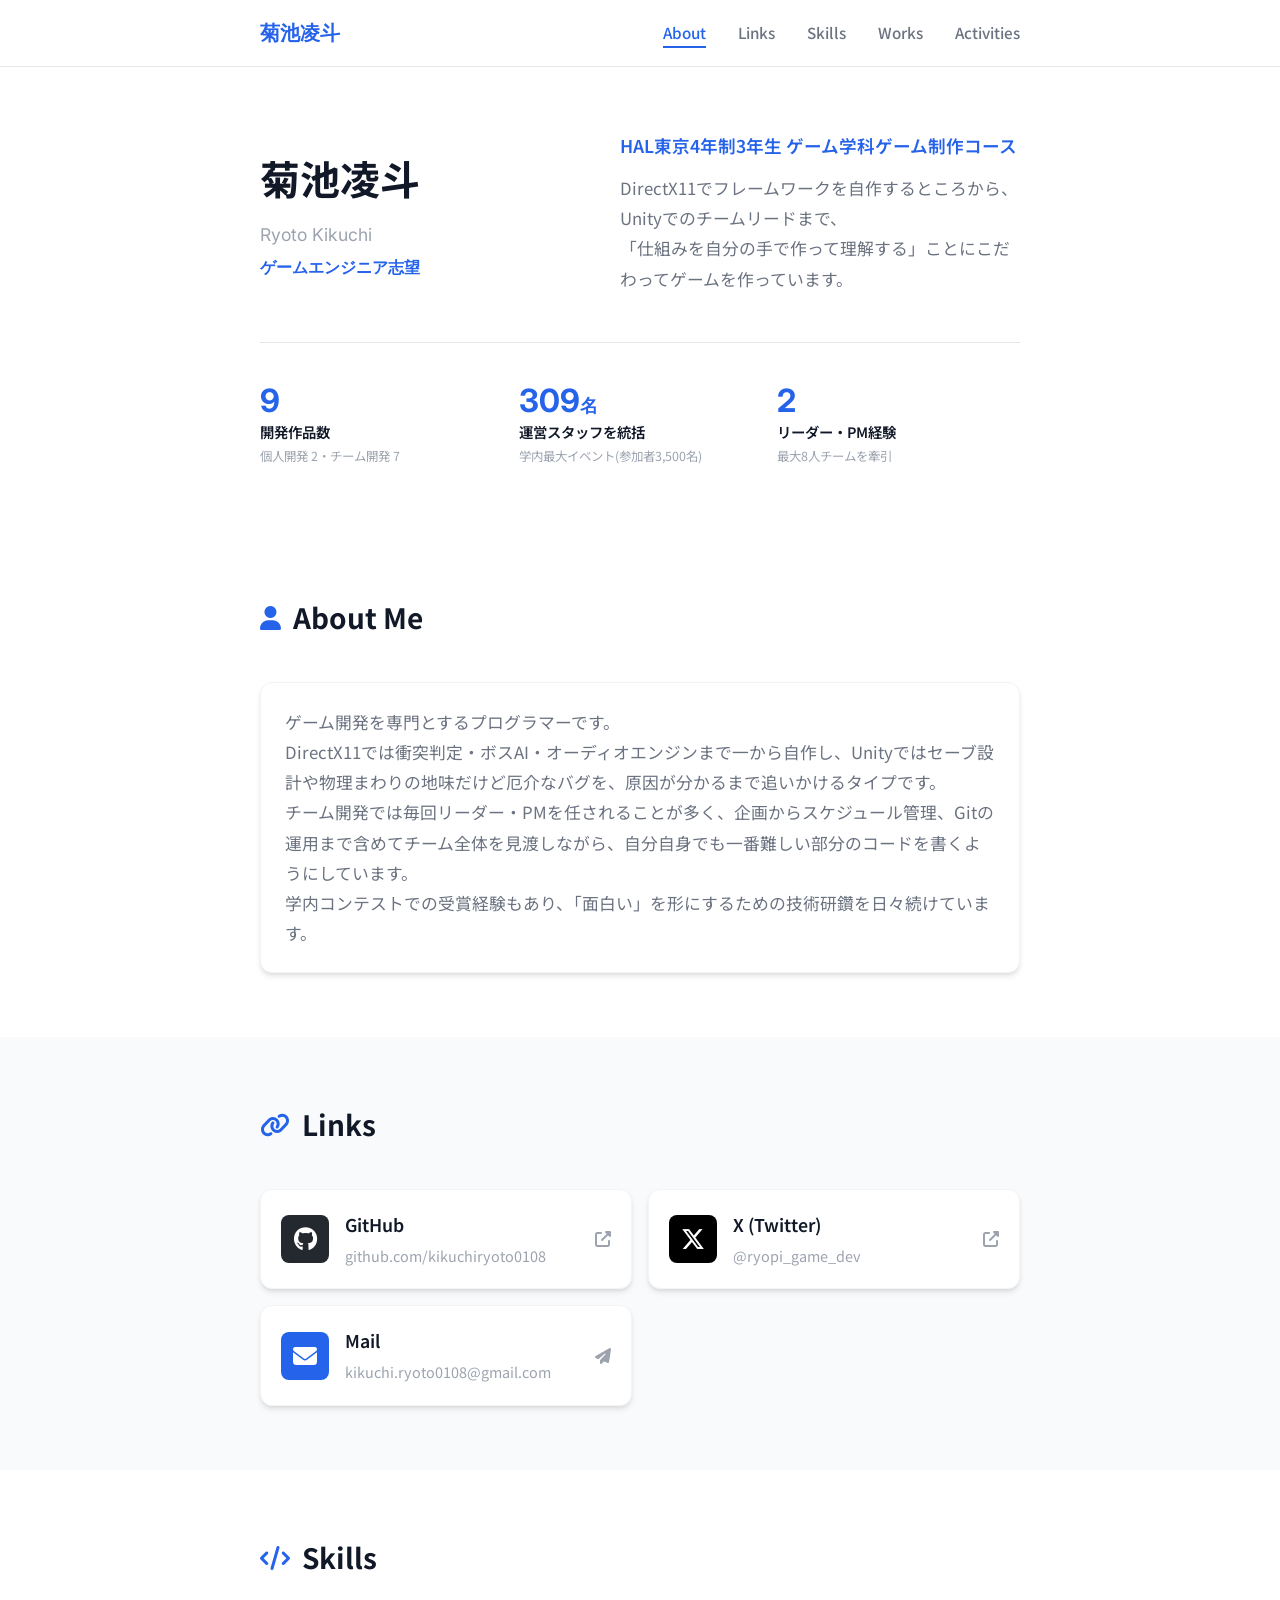
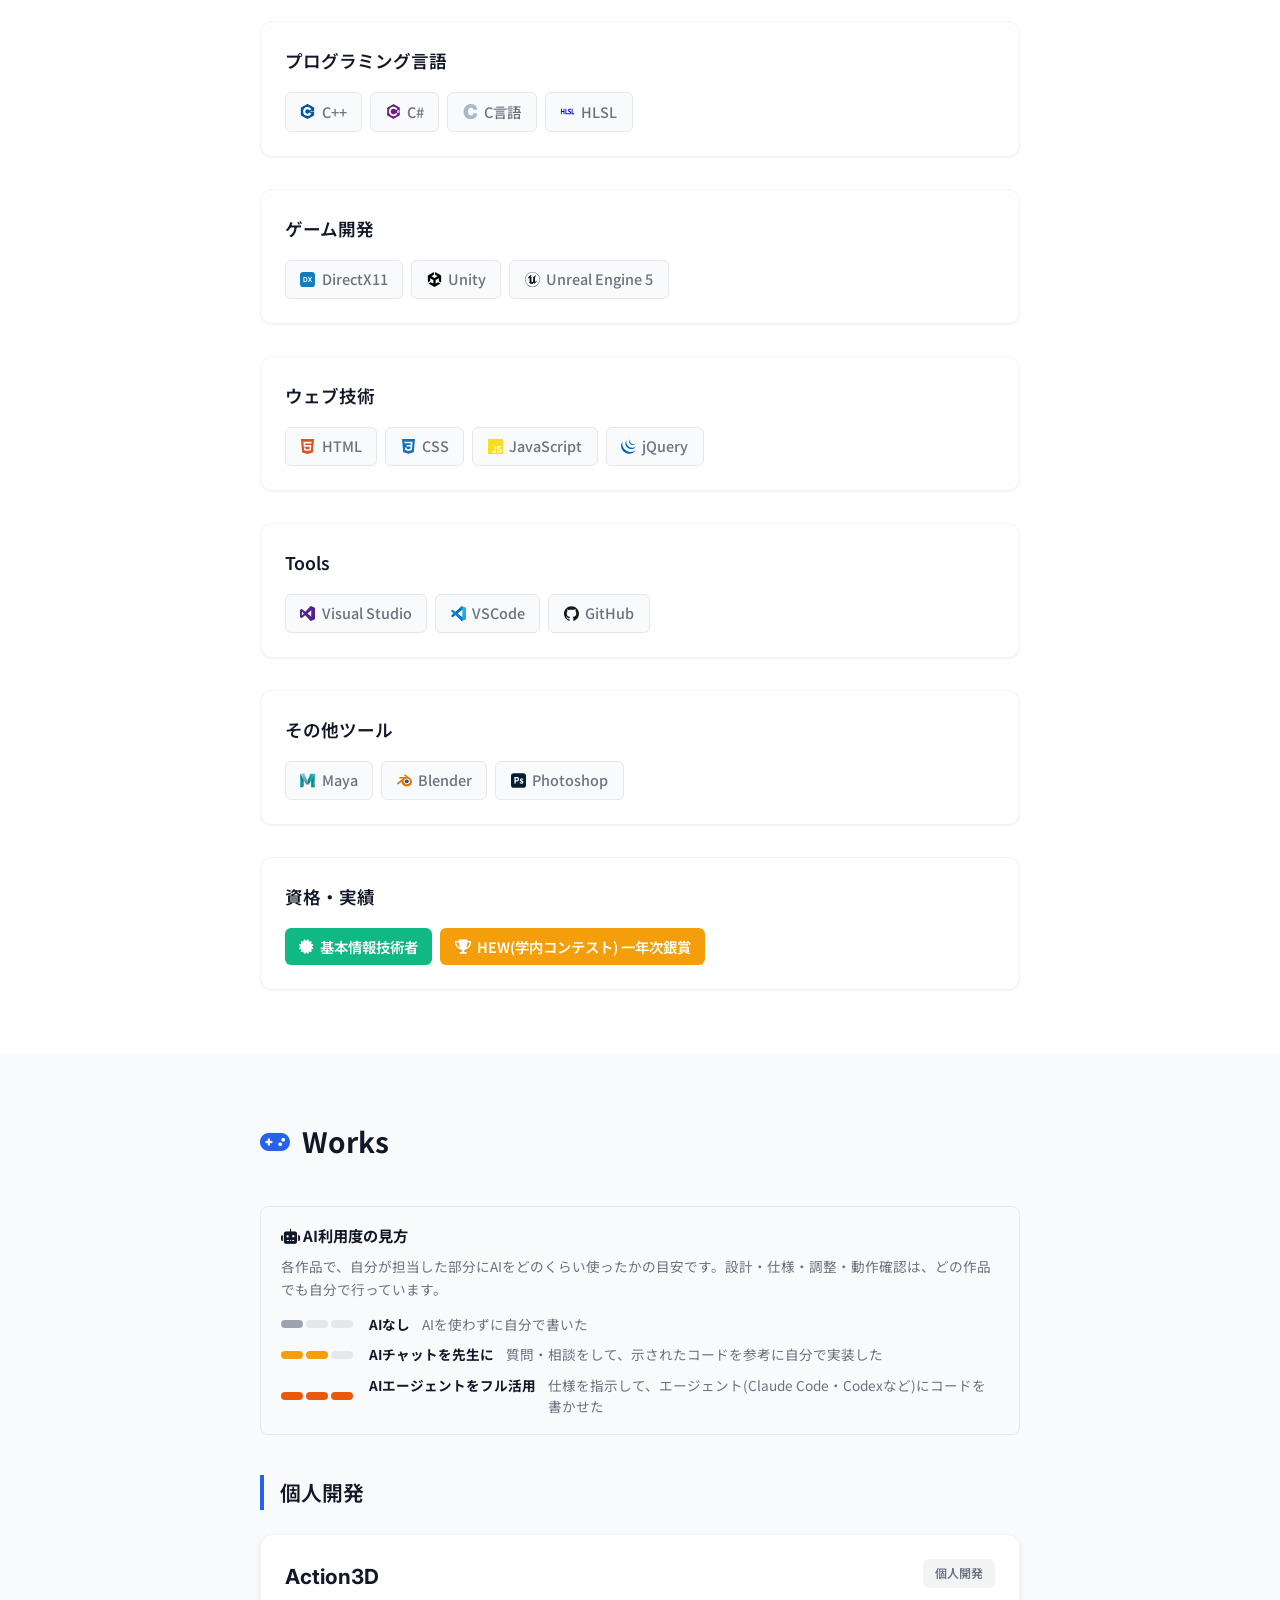
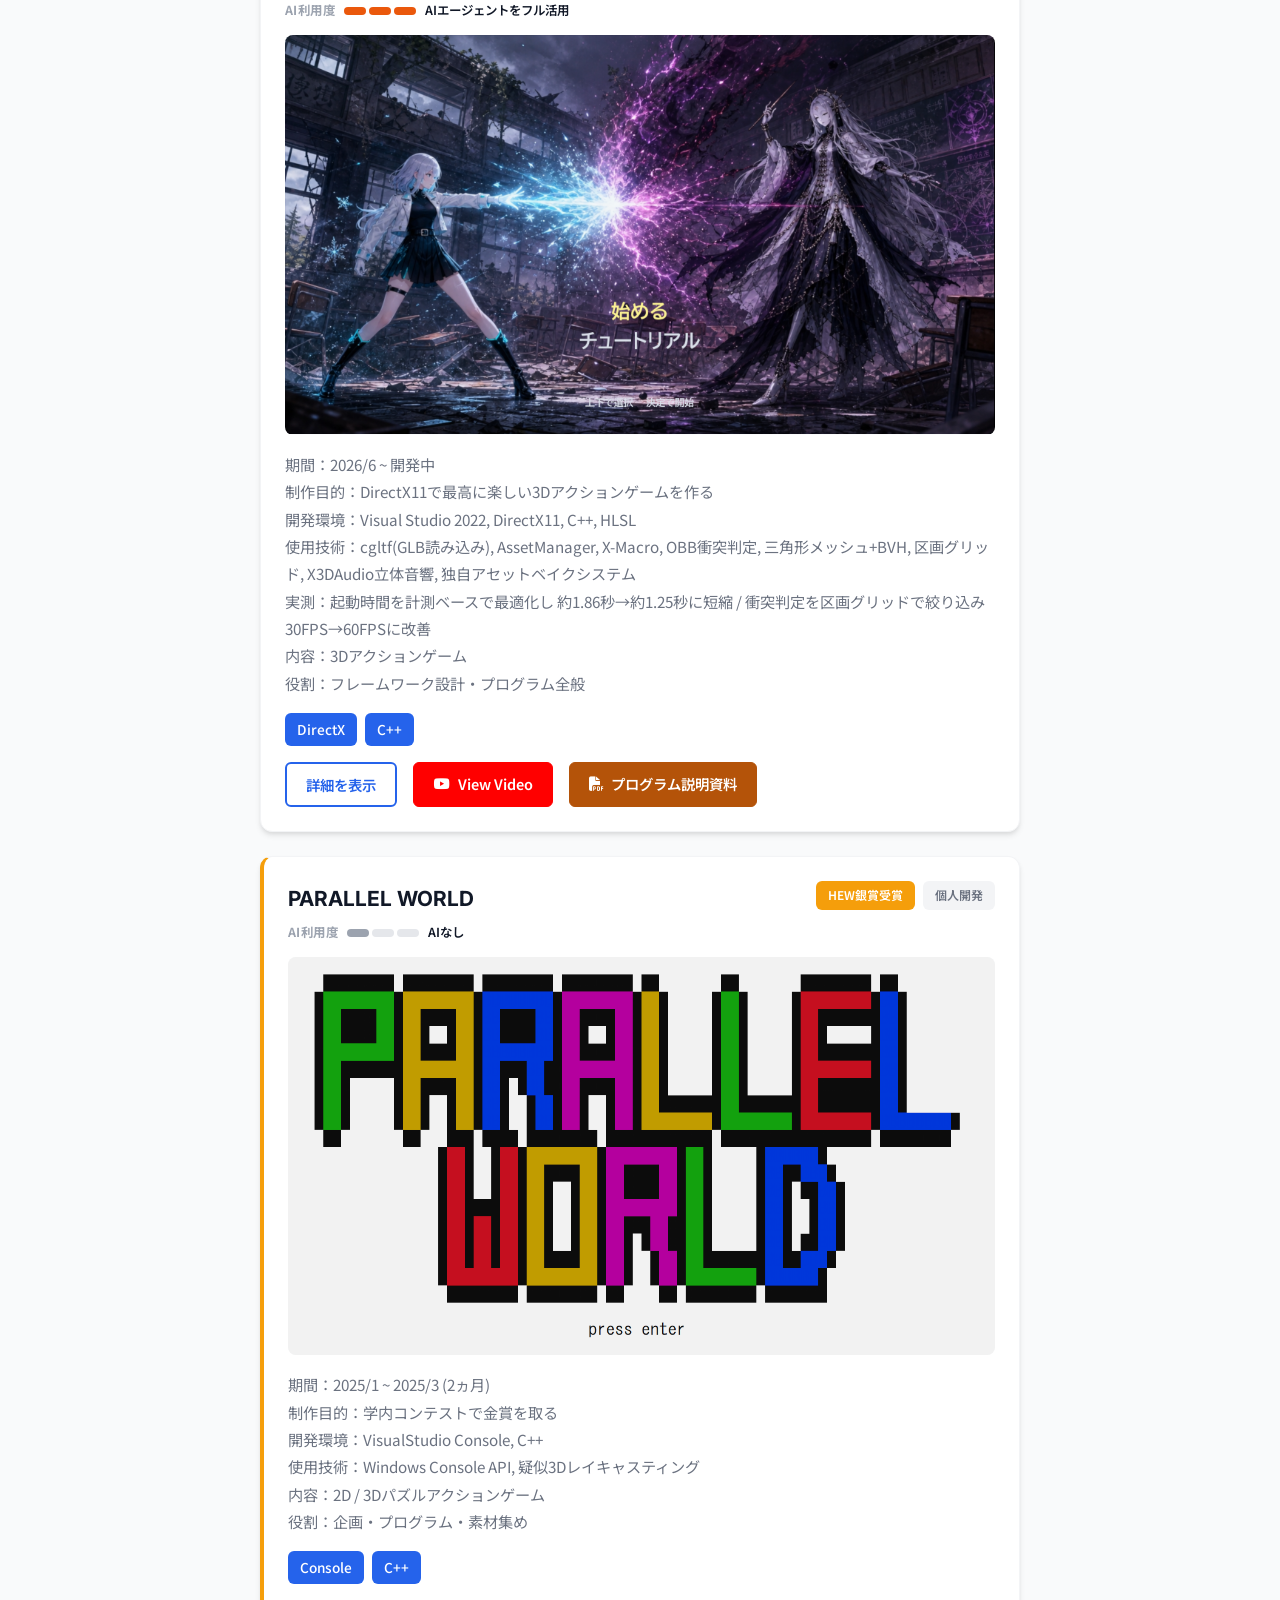
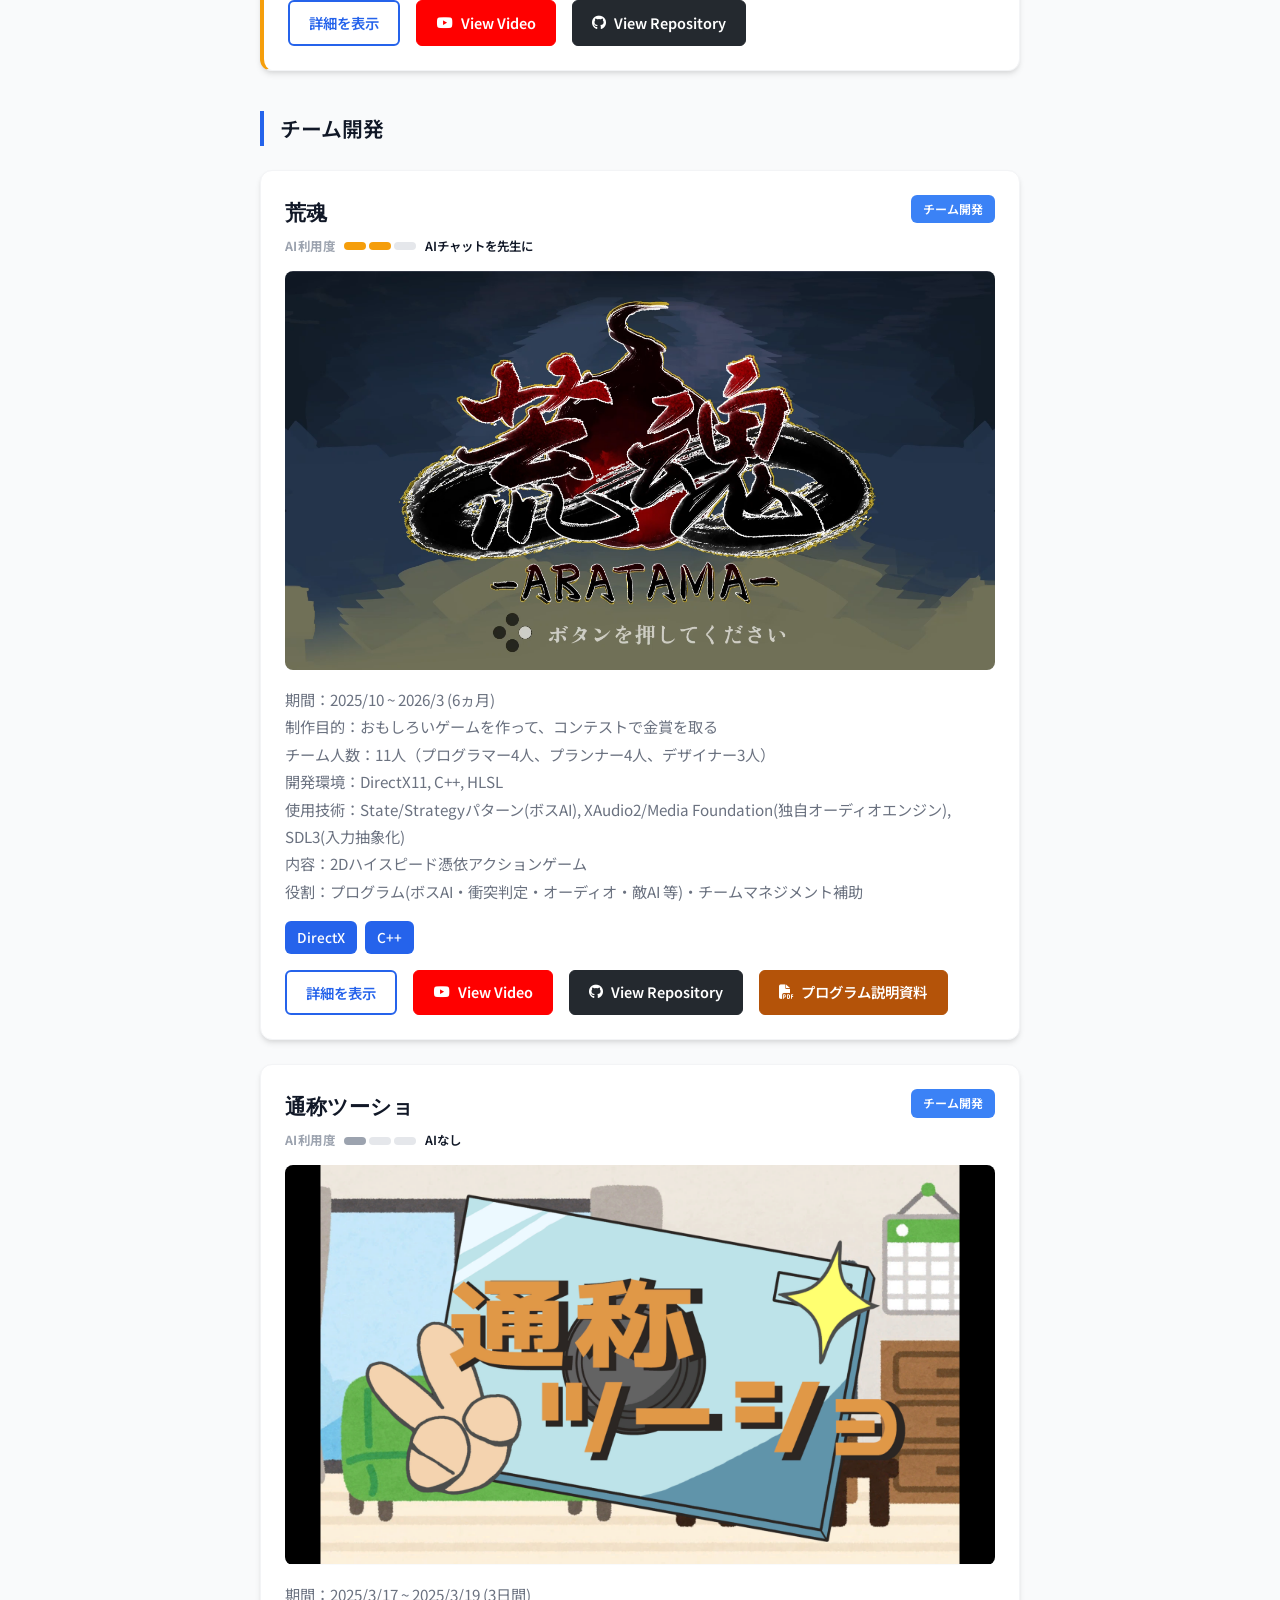
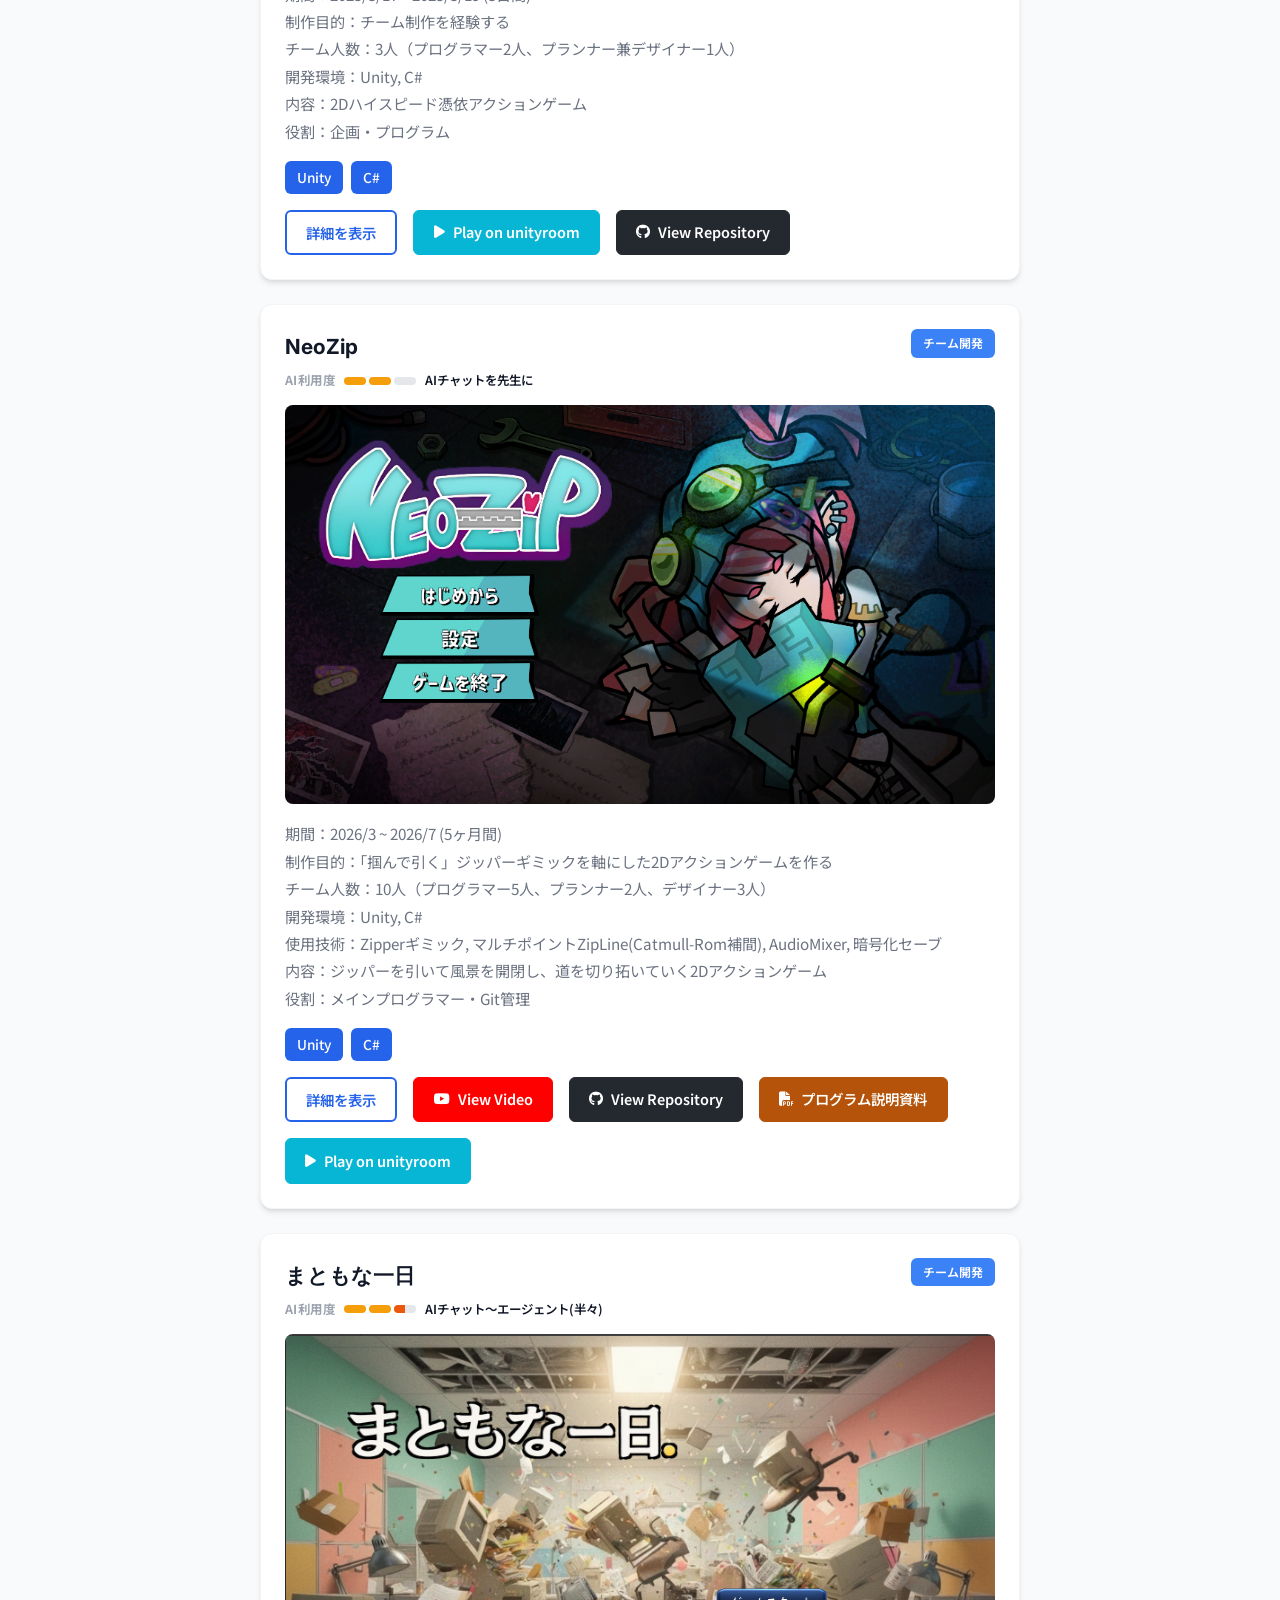
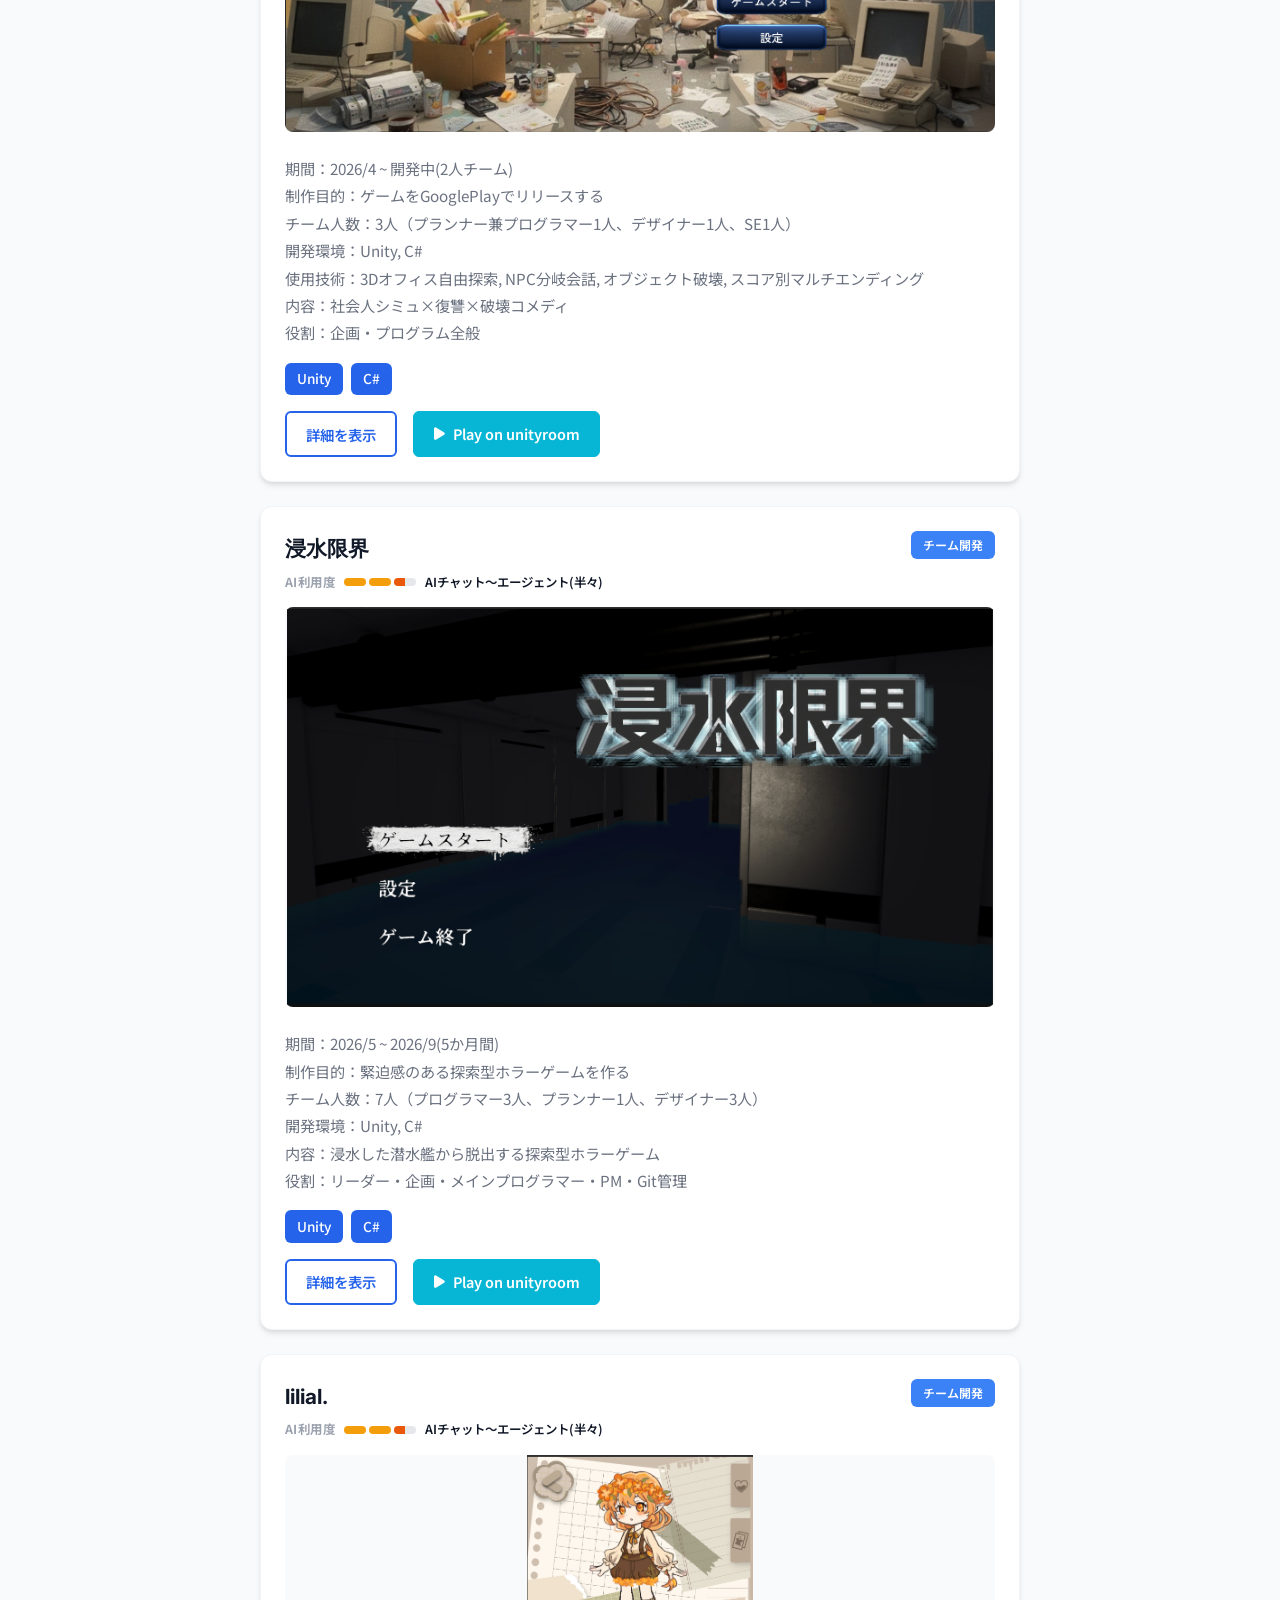
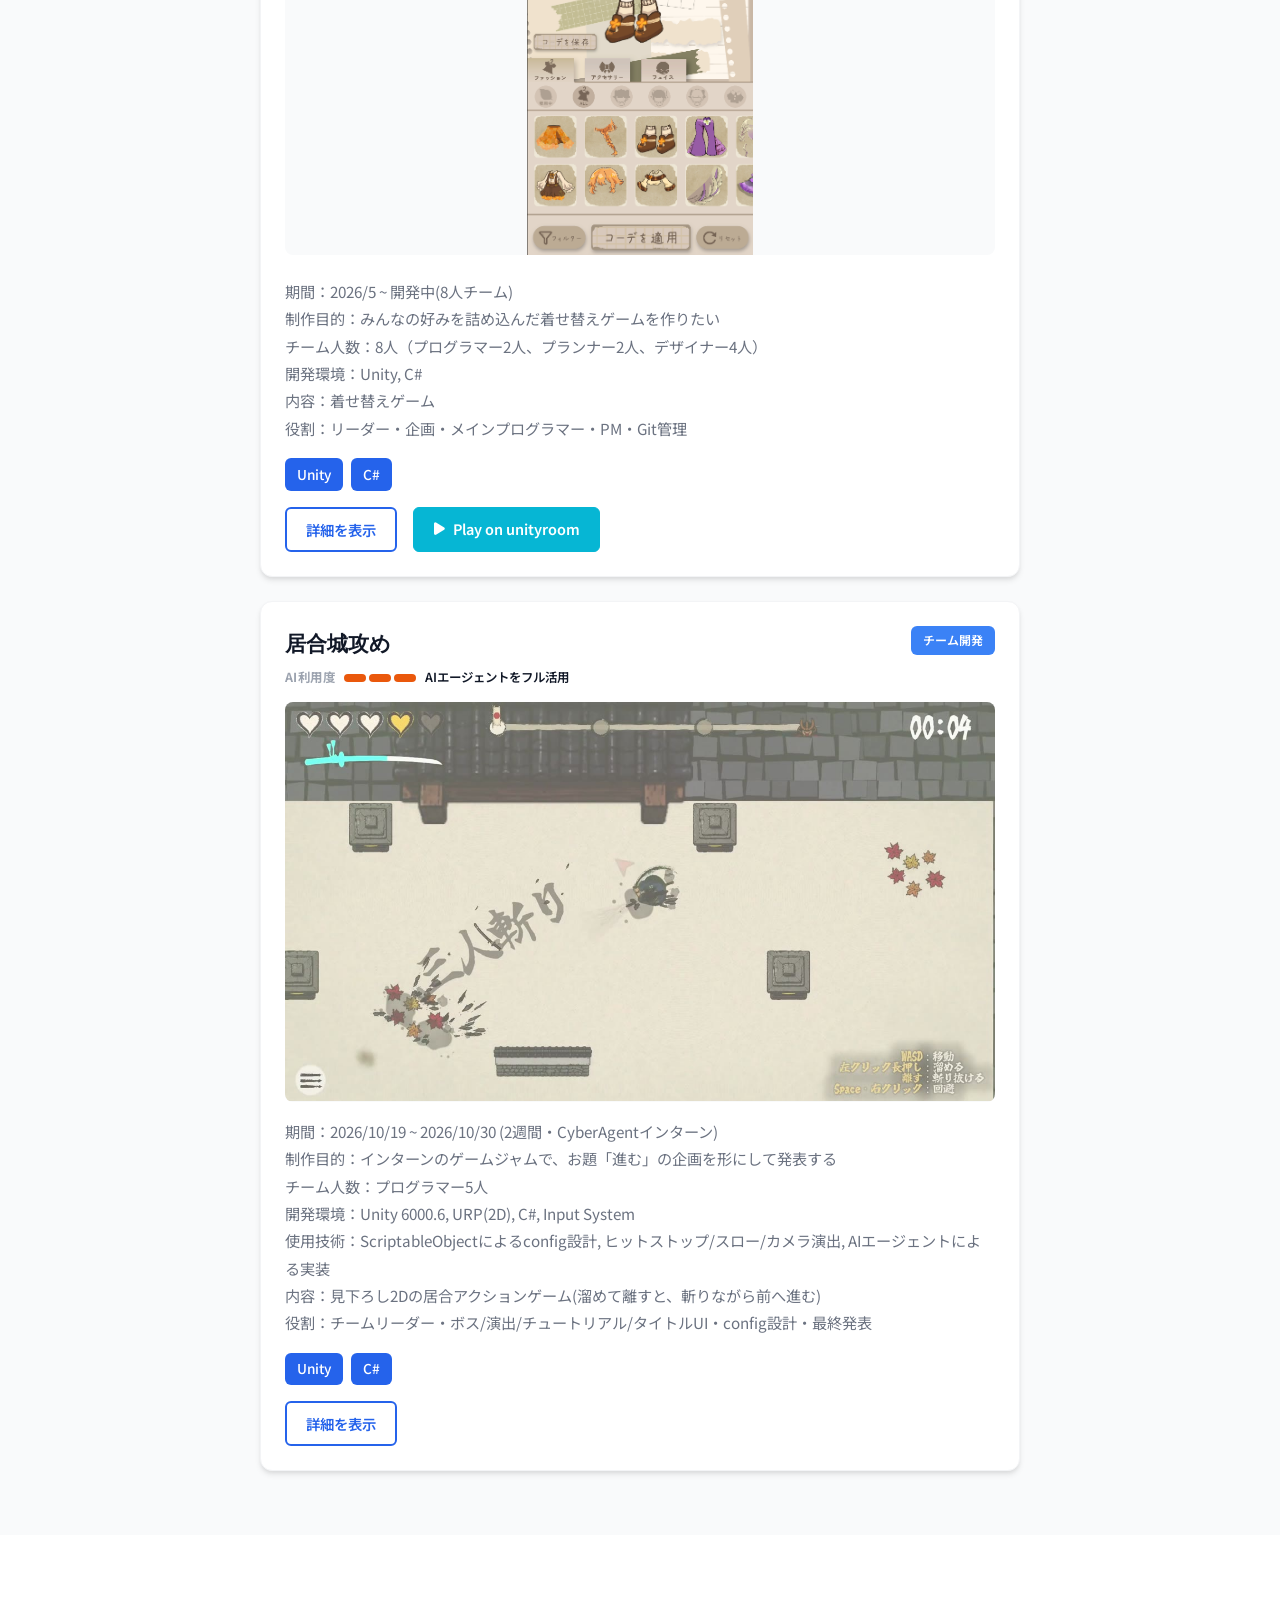
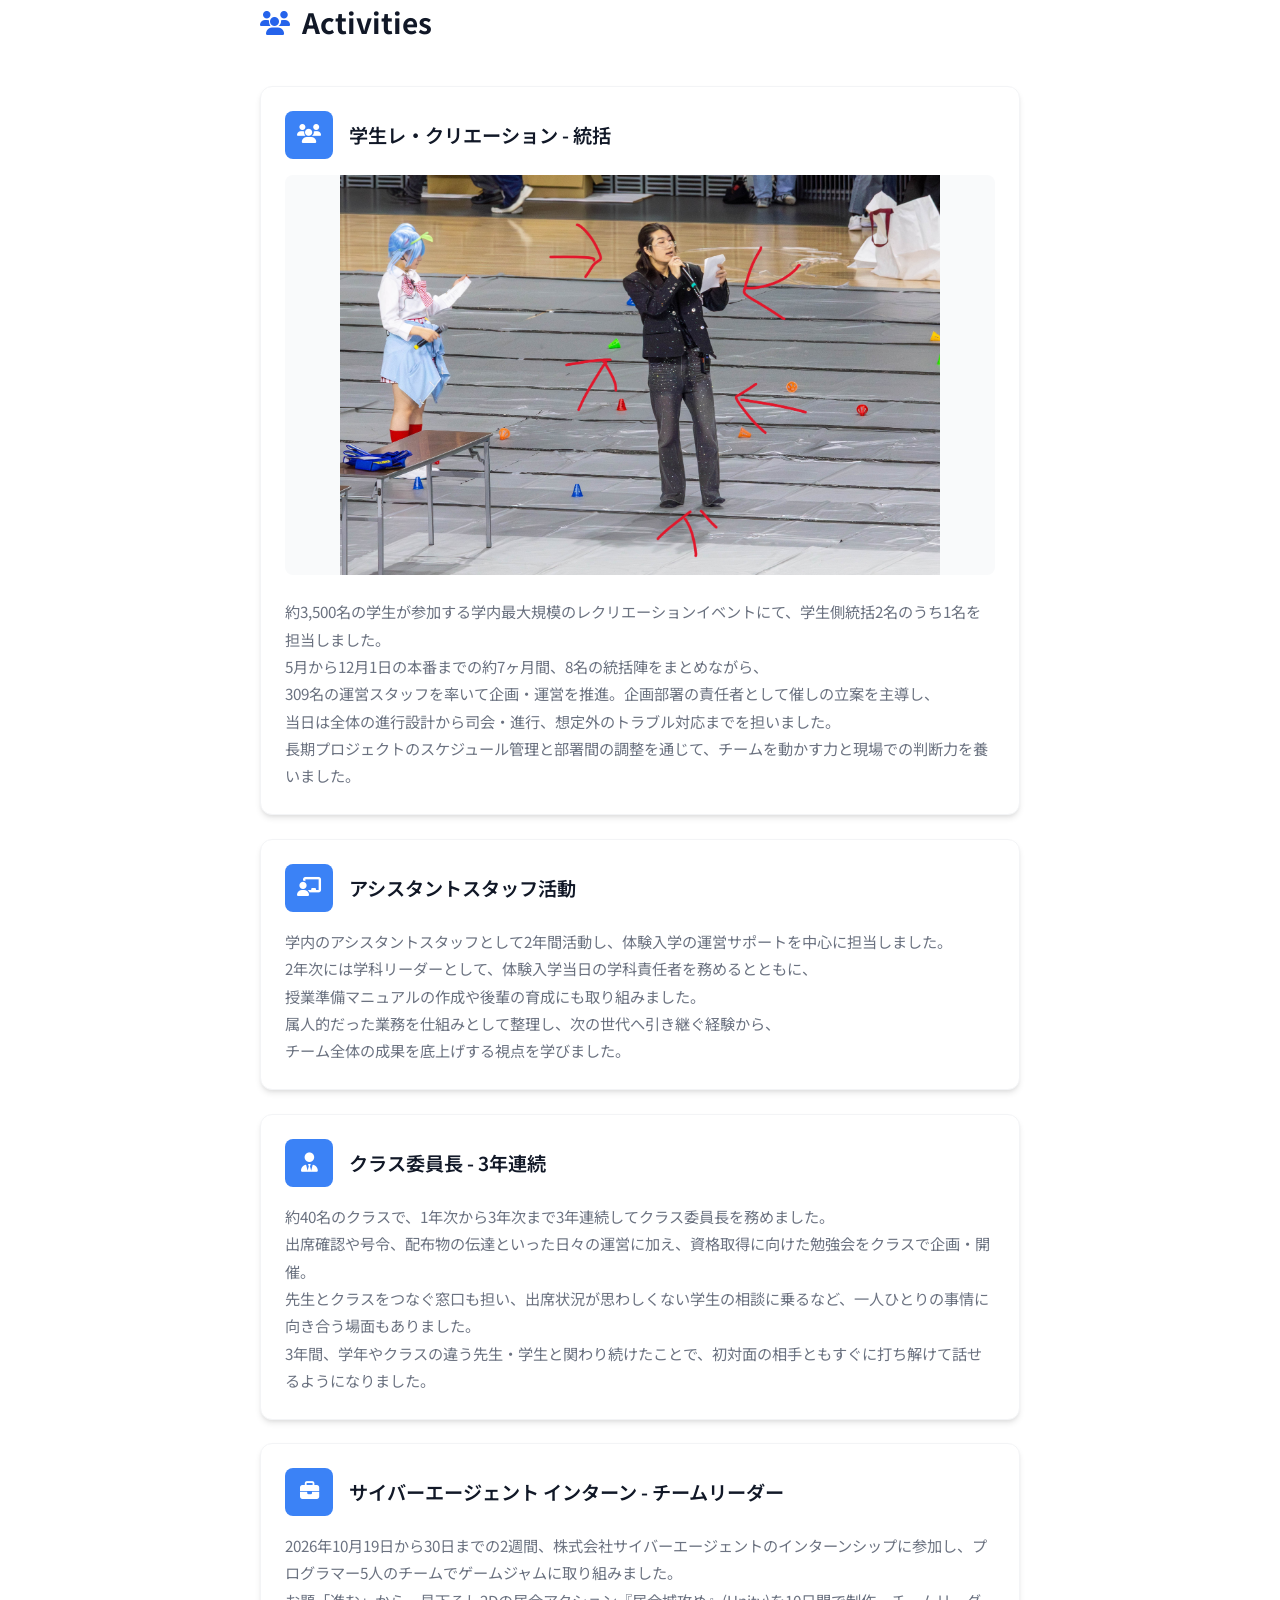
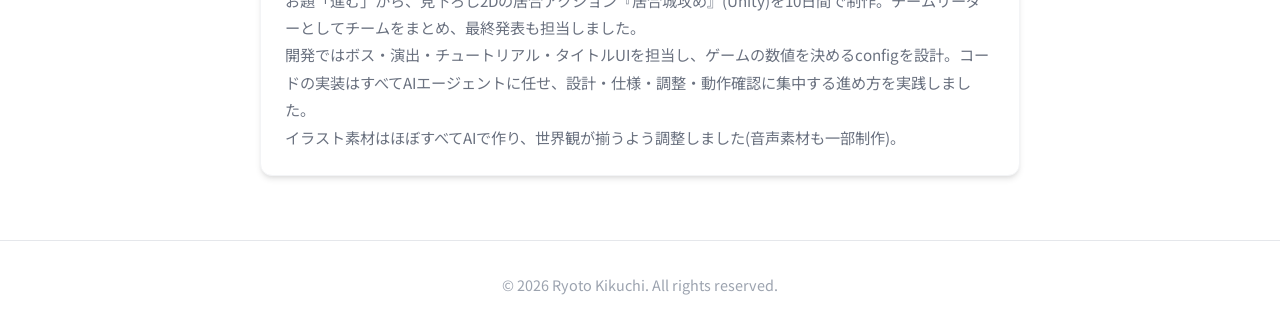
==== commit 34bf067f: "居合城攻め追加" ====
--- a/docs/index.html
+++ b/docs/index.html
@@ -114,9 +114,9 @@
         <!-- 実績サマリー -->
         <div class="hero-stats">
           <div class="stat-tile">
-            <span class="stat-number">8</span>
+            <span class="stat-number">9</span>
             <span class="stat-label">開発作品数</span>
-            <span class="stat-note">個人開発 2・チーム開発 6</span>
+            <span class="stat-note">個人開発 2・チーム開発 7</span>
           </div>
           <div class="stat-tile">
             <span class="stat-number">309<small>名</small></span>
@@ -1292,6 +1292,160 @@
               </div>
             </div>
           </div>
+          <!-- 居合城攻め -->
+          <article class="work-card">
+            <div class="work-header">
+              <div class="work-title-wrap"><h4 class="work-title">居合城攻め</h4><div class="ai-meter" data-level="3" role="img" aria-label="AI利用度: AIエージェントをフル活用して開発" title="AI利用度: AIエージェントをフル活用して開発"><span class="ai-meter-title">AI利用度</span><span class="ai-meter-bar" aria-hidden="true"><i></i><i></i><i></i></span><span class="ai-meter-text">AIエージェントをフル活用</span></div></div>
+              <div class="work-badges">
+                <span class="work-badge team">チーム開発</span>
+              </div>
+            </div>
+            <video src="assets/images/iaijo/Thumbnail.mp4" poster="assets/images/iaijo/poster.jpg" autoplay muted loop playsinline preload="metadata" aria-label="居合城攻めのプレイ映像"></video>
+            <p class="work-description">
+              期間：2026/10/19 ~ 2026/10/30 (2週間・CyberAgentインターン)<br>
+              制作目的：インターンのゲームジャムで、お題「進む」の企画を形にして発表する<br>
+              チーム人数：プログラマー5人<br>
+              開発環境：Unity 6000.6, URP(2D), C#, Input System<br>
+              使用技術：ScriptableObjectによるconfig設計, ヒットストップ/スロー/カメラ演出, AIエージェントによる実装<br>
+              内容：見下ろし2Dの居合アクションゲーム(溜めて離すと、斬りながら前へ進む)<br>
+              役割：チームリーダー・ボス/演出/チュートリアル/タイトルUI・config設計・最終発表
+            </p>
+            <div class="work-tech">
+              <span class="tech-tag">Unity</span>
+              <span class="tech-tag">C#</span>
+            </div>
+
+            <!-- ボタンエリア -->
+            <div class="work-links">
+              <button class="work-link detail-btn" data-target="detail-iaijo">
+                詳細を表示
+              </button>
+            </div>
+          </article>
+
+          <!-- モーダル: 居合城攻め -->
+          <div class="modal-overlay" id="detail-iaijo">
+            <div class="modal-window">
+              <div class="modal-header">
+                <h4 class="modal-title">居合城攻め</h4>
+                <button class="modal-close" aria-label="閉じる">
+                  <i class="fas fa-times"></i>
+                </button>
+              </div>
+              <div class="modal-body">
+                <!-- スライダー -->
+                <div class="modal-slider">
+                  <div class="slider-track">
+                    <div class="slider-slide active">
+                      <div class="slide-video">
+                        <video src="assets/images/iaijo/play.mp4" poster="assets/images/iaijo/poster.jpg" controls playsinline preload="metadata" aria-label="プレイ映像"></video>
+                        <span class="slide-caption">プレイ映像</span>
+                      </div>
+                    </div>
+                    <div class="slider-slide">
+                      <div class="slide-video">
+                        <video src="assets/images/iaijo/slash.mp4" controls playsinline preload="metadata" aria-label="斬って進む"></video>
+                        <span class="slide-caption">斬って進む</span>
+                      </div>
+                    </div>
+                    <div class="slider-slide">
+                      <div class="slide-video">
+                        <video src="assets/images/iaijo/charge.mp4" controls playsinline preload="metadata" aria-label="溜めと盾"></video>
+                        <span class="slide-caption">溜めと盾</span>
+                      </div>
+                    </div>
+                    <div class="slider-slide">
+                      <div class="slide-video">
+                        <video src="assets/images/iaijo/focus.mp4" controls playsinline preload="metadata" aria-label="集中タイム"></video>
+                        <span class="slide-caption">集中タイム</span>
+                      </div>
+                    </div>
+                    <div class="slider-slide">
+                      <div class="slide-video">
+                        <video src="assets/images/iaijo/title-ui.mp4" controls playsinline preload="metadata" aria-label="タイトル・心得"></video>
+                        <span class="slide-caption">タイトル・心得</span>
+                      </div>
+                    </div>
+                  </div>
+                  <button class="slider-btn slider-prev" aria-label="前へ">
+                    <i class="fas fa-chevron-left"></i>
+                  </button>
+                  <button class="slider-btn slider-next" aria-label="次へ">
+                    <i class="fas fa-chevron-right"></i>
+                  </button>
+                  <div class="slider-dots"></div>
+                </div>
+
+                <div class="detail-section">
+                  <h5 class="detail-title">
+                    <i class="fas fa-info-circle"></i>
+                    作品概要
+                  </h5>
+                  <p class="detail-text">
+                    株式会社サイバーエージェントのインターンシップで、プログラマー5人・2週間のゲームジャムとして制作した、見下ろし2Dの居合アクションです。<br>
+                    お題は「進む」。「斬ることが、前へ進むこと」を企画の軸に、長押しで溜めて、離すと斬りながら駆け抜ける、というひとつの操作に攻撃と移動をまとめました。大手門から天守の殿を討つまで、フロアの敵を全滅させて門を開け、次のフロアへ進みます。
+                  </p>
+                </div>
+
+                <div class="detail-section">
+                  <h5 class="detail-title">
+                    <i class="fas fa-lightbulb"></i>
+                    ゲームデザイン
+                  </h5>
+                  <ul class="detail-list">
+                    <li>引き算の設計: 操作は「長押しで溜める」「離して斬って進む」「回避」だけ。アイテム・武器の切り替え・育成は入れず、「どう溜めて、どの順で斬るか」の判断に集中できるようにした</li>
+                    <li>ゴール設計: 最終目標(天守の殿を討つ)・エリア目標(フロアの敵を全滅させて門を開く)・瞬間目標(敵の攻撃の予告を読んで先に斬る)の入れ子のループで、常に次の目標が見える</li>
+                    <li>溜めの駆け引き: 満タンまで溜めるとダメージ3倍で、まとめて斬れば体力が回復する。短く刻めば、倒すたびに次の溜めが速くなる。溜め中は鈍足で、外せば隙になる。盾持ちは正面の攻撃を弾くため、斬る順番が重要になる</li>
+                    <li>集中タイム: 5体斬ると5秒間、画面がモノクロになって敵の時間が止まり、盾も正面から貫通できる。「あと何体」が次の目標になる</li>
+                  </ul>
+                </div>
+
+                <div class="detail-section">
+                  <h5 class="detail-title">
+                    <i class="fas fa-wrench"></i>
+                    担当した部分
+                  </h5>
+                  <ul class="detail-list">
+                    <li>ボス: 殿と中ボス(侍大将)の追加、第二形態、登場演出、ボスによるザコ敵のランダム召喚。ボスの数値や盾の有無はconfigで調整できるように設計した</li>
+                    <li>演出: ヒットストップ、スロー、カメラシェイク、剣撃・溜め・撃破・回復のエフェクト。複数の敵を斬ったときのフラッシュや、盾に阻まれるときの予告線と警告も実装した</li>
+                    <li>進行: フロアごとの敵スポナー、リスポーン、次のフロアへの矢印、エンドレスモードのゲームループへの組み込み</li>
+                    <li>チュートリアル・UI: 基本・EX・極・盾のチュートリアル、操作ガイド、タイトルとリザルトのUI(ハンコの演出)、心得(ヘルプ)、回避ゲージ、進捗バー。「迷わせない画面」を目指して、UIの不親切な部分を一つずつ潰した</li>
+                    <li>軽量化: 心得(ヘルプ)の絵の枠で流すデモ動画を軽量化した</li>
+                  </ul>
+                </div>
+
+                <div class="detail-section">
+                  <h5 class="detail-title">
+                    <i class="fas fa-users"></i>
+                    チームリーダーとして
+                  </h5>
+                  <p class="detail-text">
+                    チームリーダーとしてチームをまとめ、最終発表も担当しました。発表では、企画の軸・引き算の設計・ゴール設計・集中タイム・UIの工夫を、実際のプレイ映像と一緒に伝えました。
+                  </p>
+                </div>
+
+                <div class="detail-section">
+                  <h5 class="detail-title">
+                    <i class="fas fa-robot"></i>
+                    AIの活用
+                  </h5>
+                  <ul class="detail-list">
+                    <li>コードの実装はすべてAIエージェントに任せ、自分は設計・仕様・調整・動作確認に集中する進め方を実践した。configの設計も自分で行った</li>
+                    <li>イラスト素材はほぼすべて(約99%)をAIで作り、ゲームの世界観に合うよう調整した。音声素材も約2割を制作した</li>
+                  </ul>
+                </div>
+
+                <div class="detail-section">
+                  <h5 class="detail-title">
+                    <i class="fas fa-calendar-alt"></i>
+                    制作期間・規模
+                  </h5>
+                  <p class="detail-text">2026年10月19日〜30日(2週間)のチーム開発プロジェクト。プログラマー5人</p>
+                </div>
+              </div>
+            </div>
+          </div>
+
         </div>
       </div>
     </section>
@@ -1353,6 +1507,21 @@
               3年間、学年やクラスの違う先生・学生と関わり続けたことで、初対面の相手ともすぐに打ち解けて話せるようになりました。
             </p>
           </article>
+
+          <article class="activity-card">
+            <div class="activity-header">
+              <div class="activity-icon">
+                <i class="fas fa-briefcase"></i>
+              </div>
+              <h3 class="activity-title">サイバーエージェント インターン - チームリーダー</h3>
+            </div>
+            <p class="activity-description">
+              2026年10月19日から30日までの2週間、株式会社サイバーエージェントのインターンシップに参加し、プログラマー5人のチームでゲームジャムに取り組みました。<br>
+              お題「進む」から、見下ろし2Dの居合アクション『居合城攻め』(Unity)を10日間で制作。チームリーダーとしてチームをまとめ、最終発表も担当しました。<br>
+              開発ではボス・演出・チュートリアル・タイトルUIを担当し、ゲームの数値を決めるconfigを設計。コードの実装はすべてAIエージェントに任せ、設計・仕様・調整・動作確認に集中する進め方を実践しました。<br>
+              イラスト素材はほぼすべてAIで作り、世界観が揃うよう調整しました(音声素材も一部制作)。
+            </p>
+          </article>
         </div>
       </div>
     </section>
--- a/docs/style.css
+++ b/docs/style.css
@@ -1255,3 +1255,35 @@
   .ai-scale-list li b { grid-column: 2; }
   .ai-scale-list li { grid-auto-flow: row; }
 }
+
+
+/* ---- スライダー内の動画(mp4) ---- */
+.slide-video {
+  position: relative;
+}
+
+.slide-video video {
+  width: 100%;
+  height: 100%;
+  object-fit: contain;
+  background-color: #000;
+  display: block;
+}
+
+.slide-caption {
+  position: absolute;
+  top: 0.6rem;
+  left: 0.75rem;
+  max-width: calc(100% - 6rem);
+  white-space: nowrap;
+  overflow: hidden;
+  text-overflow: ellipsis;
+  padding: 0.2rem 0.6rem;
+  border-radius: var(--radius-sm);
+  background-color: rgba(0, 0, 0, 0.55);
+  color: #fff;
+  font-size: 0.75rem;
+  font-weight: 600;
+  line-height: 1.5;
+  pointer-events: none;
+}
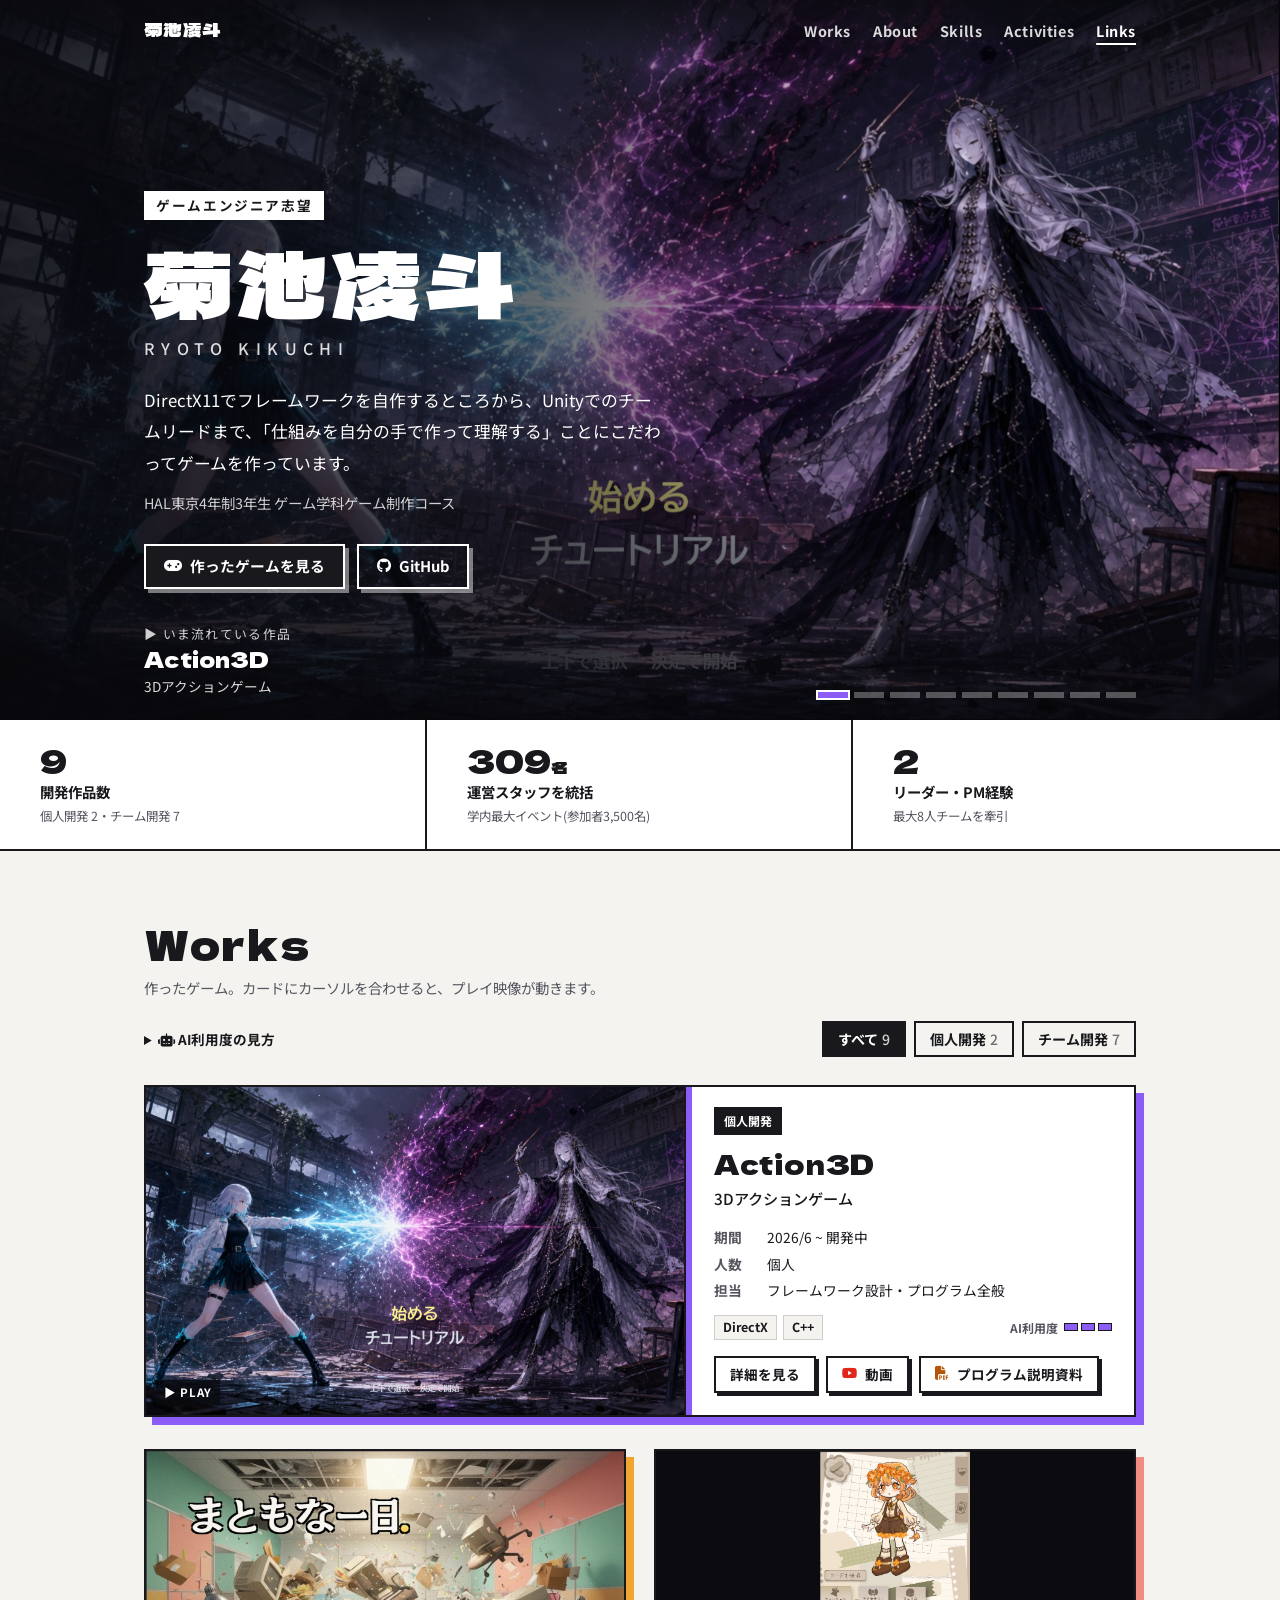
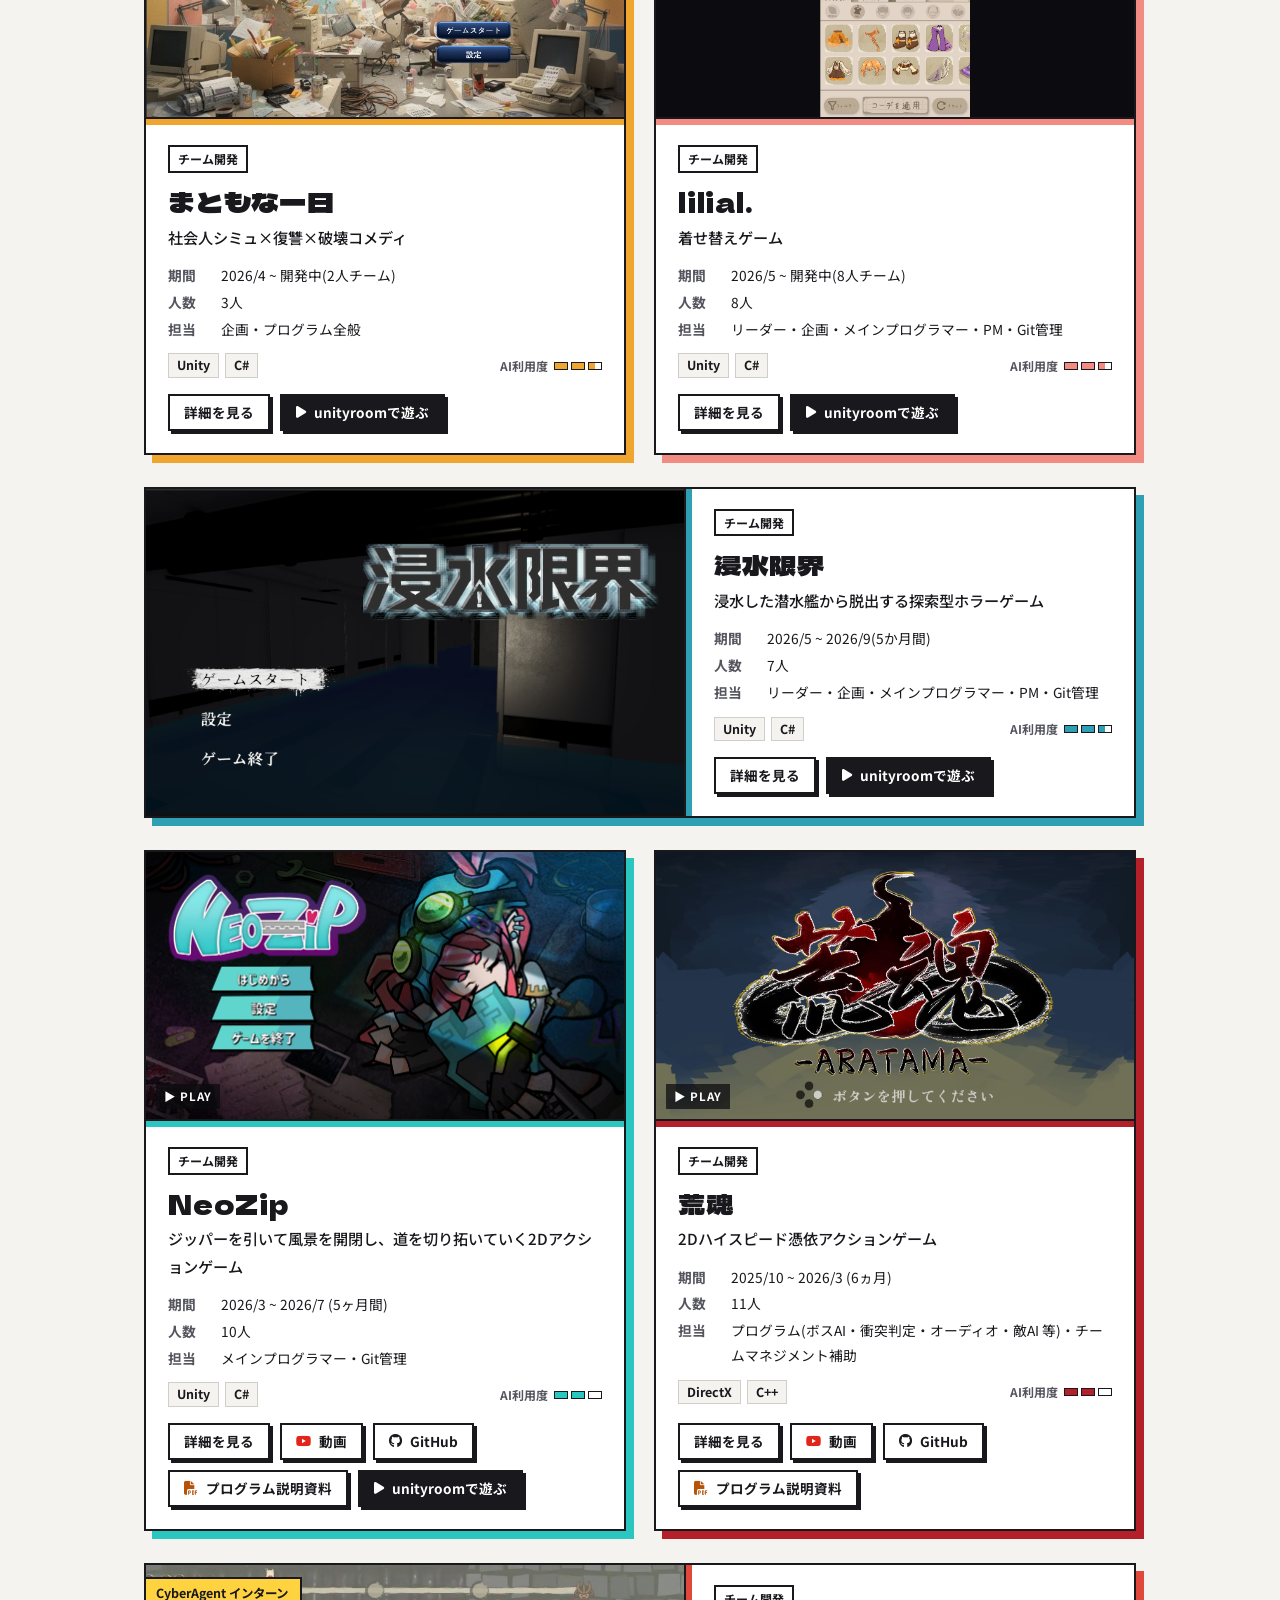
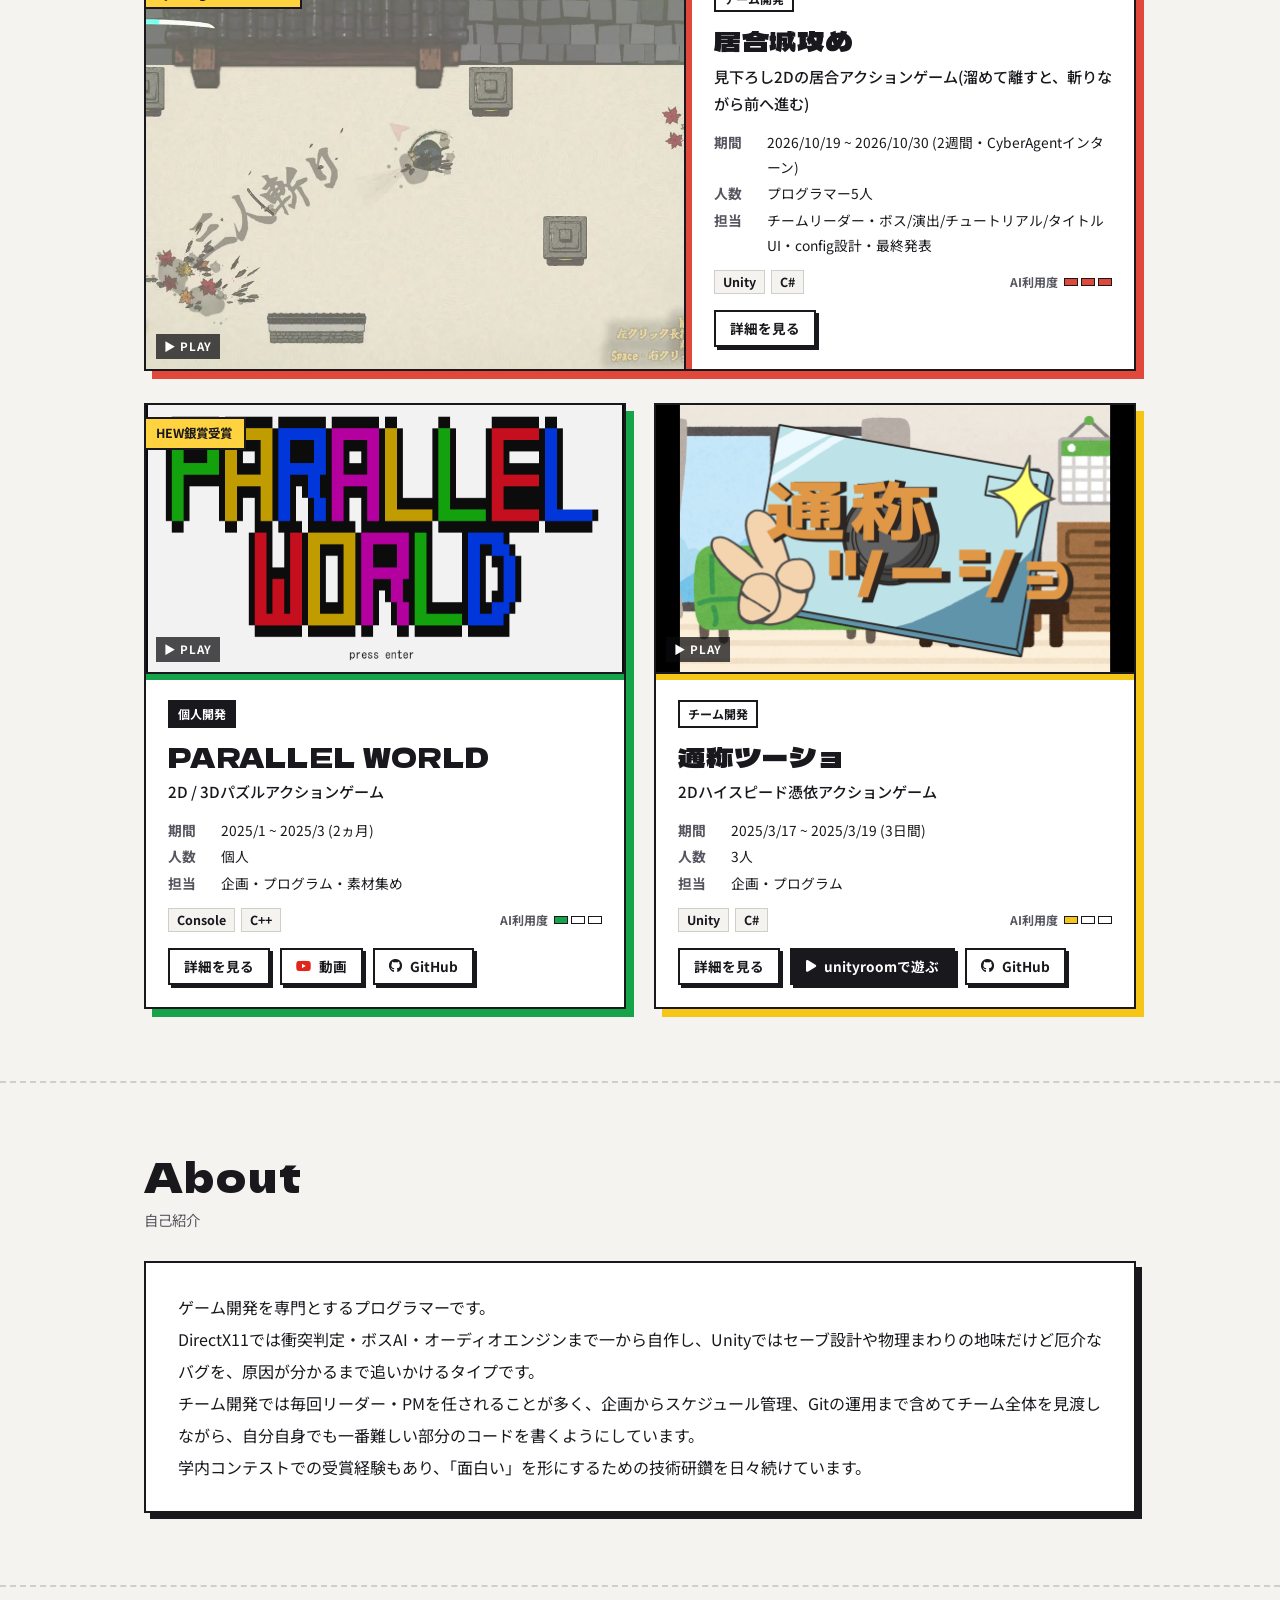
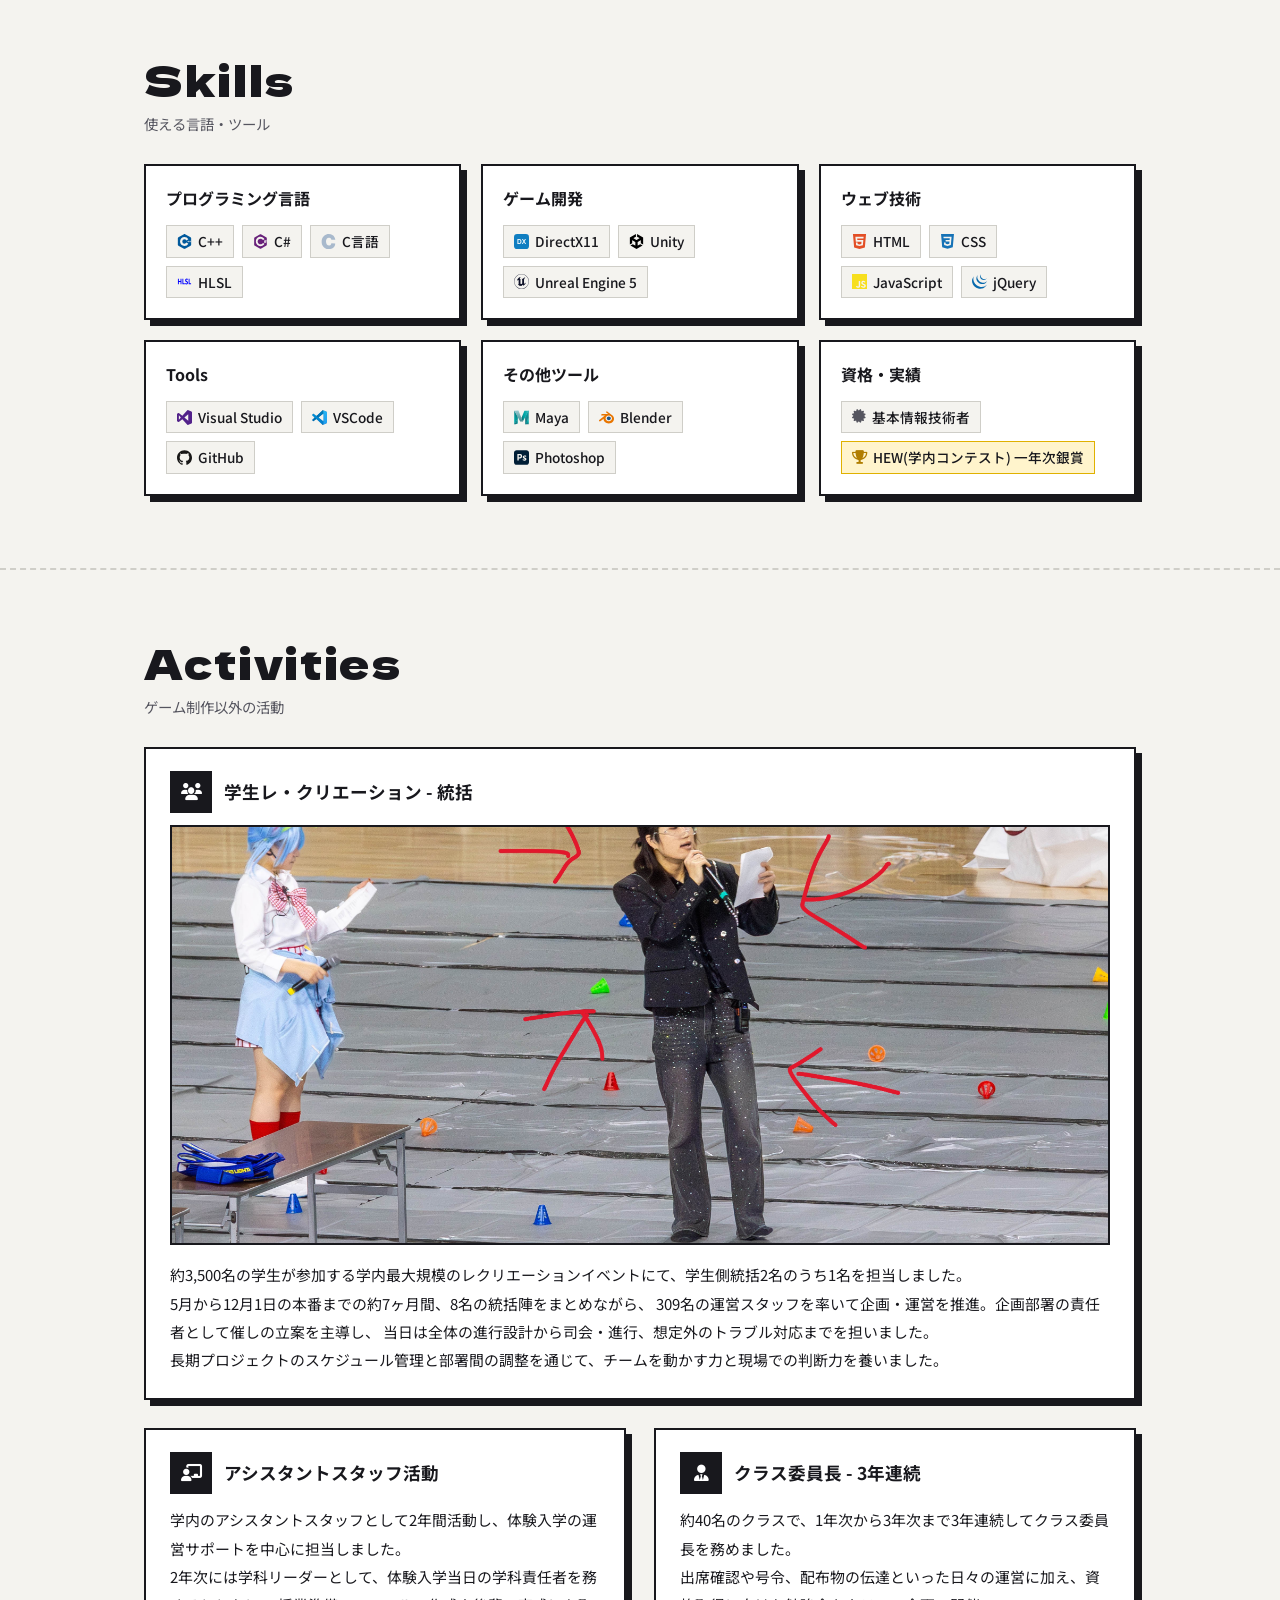
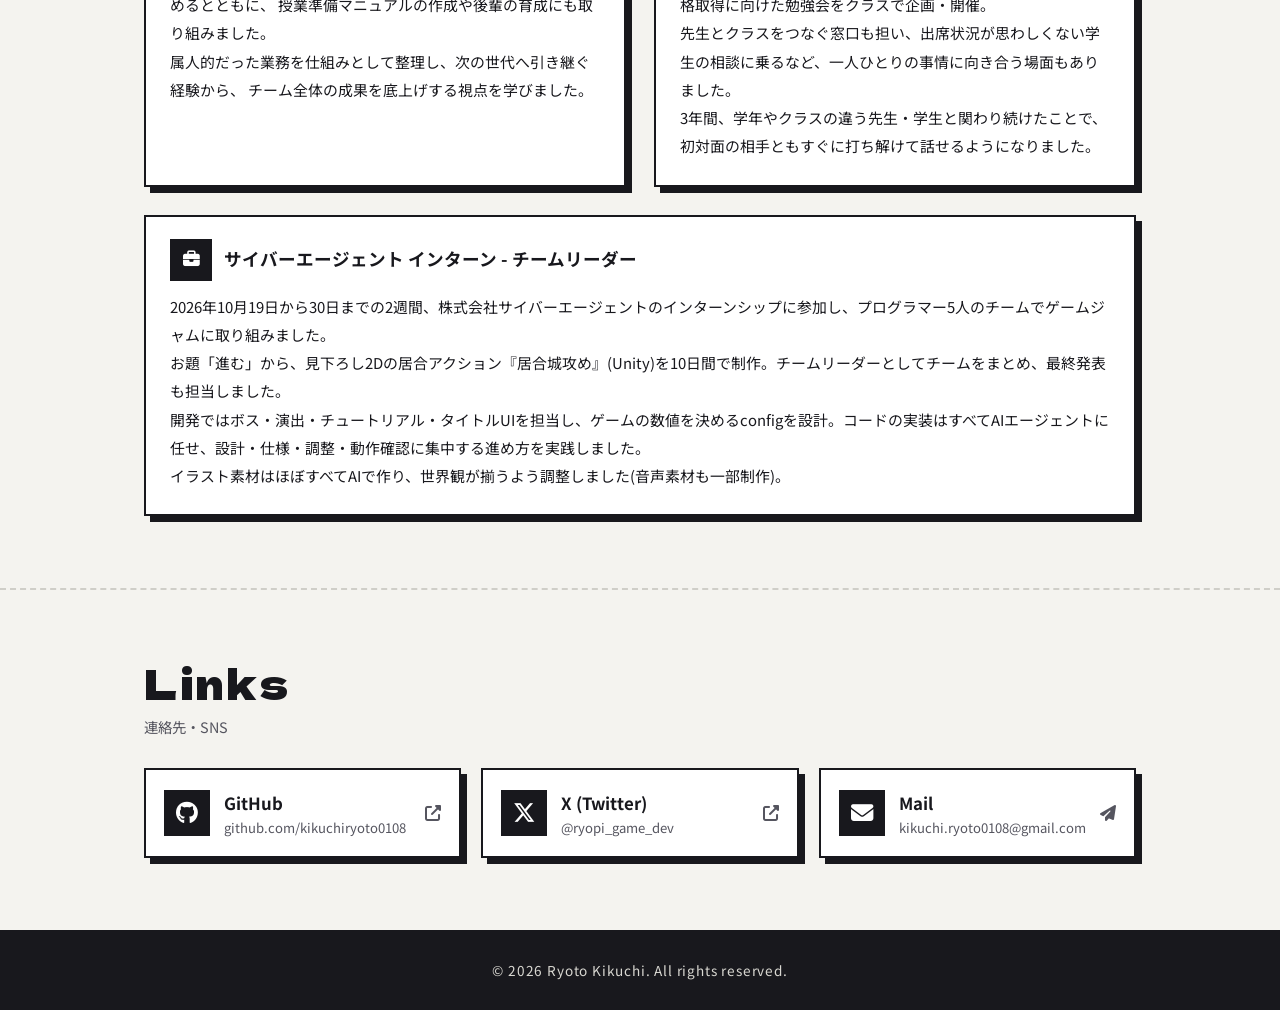
==== commit aa29254b: "サイトの見た目変更" ====
--- a/docs/index.html
+++ b/docs/index.html
@@ -68,249 +68,124 @@
 
   <!-- フォント・CSS -->
   <link rel="preconnect" href="https://fonts.googleapis.com">
-  <link href="https://fonts.googleapis.com/css2?family=Noto+Sans+JP:wght@400;500;700&family=Inter:wght@400;600;700&display=swap" rel="stylesheet">
+  <link rel="preconnect" href="https://fonts.gstatic.com" crossorigin>
+  <link href="https://fonts.googleapis.com/css2?family=Dela+Gothic+One&family=Noto+Sans+JP:wght@400;500;700&display=swap" rel="stylesheet">
   <link rel="stylesheet" href="https://cdnjs.cloudflare.com/ajax/libs/font-awesome/6.4.2/css/all.min.css">
-  <link rel="stylesheet" href="style.css">
+  <link rel="stylesheet" href="site.css">
 </head>
 
 <body>
   <!-- ヘッダー -->
-  <header class="header">
-    <div class="container">
-      <div class="header-content">
-        <div class="logo">菊池凌斗</div>
-        <nav class="nav">
-          <ul class="nav-list">
-            <li><a href="#about" class="nav-link">About</a></li>
-            <li><a href="#links" class="nav-link">Links</a></li>
-            <li><a href="#skills" class="nav-link">Skills</a></li> 
-            <li><a href="#works" class="nav-link">Works</a></li>
-            <li><a href="#activities" class="nav-link">Activities</a></li>
-          </ul>
-        </nav>
+  <header class="header" id="header">
+    <div class="wrap header-content">
+      <a href="#top" class="logo">菊池凌斗</a>
+      <nav class="nav" aria-label="ページ内メニュー">
+        <ul class="nav-list">
+          <li><a href="#works" class="nav-link">Works</a></li>
+          <li><a href="#about" class="nav-link">About</a></li>
+          <li><a href="#skills" class="nav-link">Skills</a></li>
+          <li><a href="#activities" class="nav-link">Activities</a></li>
+          <li><a href="#links" class="nav-link">Links</a></li>
+        </ul>
+      </nav>
+    </div>
+  </header>
+
+  <main id="top">
+    <!-- ヒーロー: 作ったゲームの映像が順番に流れる(shelf.js が作品カードから組み立てる) -->
+    <section class="hero" aria-label="自己紹介">
+      <div class="reel" id="reel" aria-hidden="true"></div>
+      <div class="wrap hero-inner">
+        <p class="hero-role">ゲームエンジニア志望</p>
+        <h1 class="hero-name">菊池凌斗</h1>
+        <p class="hero-en">RYOTO KIKUCHI</p>
+        <p class="hero-lead">DirectX11でフレームワークを自作するところから、Unityでのチームリードまで、「仕組みを自分の手で作って理解する」ことにこだわってゲームを作っています。</p>
+        <p class="hero-school">HAL東京4年制3年生 ゲーム学科ゲーム制作コース</p>
+        <div class="hero-cta">
+          <a href="#works" class="btn dark"><i class="fas fa-gamepad"></i>作ったゲームを見る</a>
+          <a href="https://github.com/kikuchiryoto0108" target="_blank" rel="noopener noreferrer" class="btn ghost"><i class="fab fa-github"></i>GitHub</a>
+        </div>
+      </div>
+      <div class="now" id="now" hidden>
+        <div>
+          <div class="now-label">▶ いま流れている作品</div>
+          <div class="now-title"><a id="nowTitle" href="#works"></a></div>
+          <div class="now-genre" id="nowGenre"></div>
+        </div>
+        <div class="ticks" id="ticks" role="group" aria-label="流す作品を選ぶ"></div>
+      </div>
+    </section>
+
+    <!-- 実績サマリー -->
+    <div class="stats">
+      <div class="stat-tile">
+        <span class="stat-number">9</span>
+        <span class="stat-label">開発作品数</span>
+        <span class="stat-note">個人開発 2・チーム開発 7</span>
+      </div>
+      <div class="stat-tile">
+        <span class="stat-number">309<small>名</small></span>
+        <span class="stat-label">運営スタッフを統括</span>
+        <span class="stat-note">学内最大イベント(参加者3,500名)</span>
+      </div>
+      <div class="stat-tile">
+        <span class="stat-number">2</span>
+        <span class="stat-label">リーダー・PM経験</span>
+        <span class="stat-note">最大8人チームを牽引</span>
       </div>
     </div>
-  </header>
-
-  <main>
-    <!-- ヒーローセクション -->
-    <section class="hero">
-      <div class="container">
-        <div class="hero-content">
-          <div class="hero-left">
-            <h1 class="hero-title">菊池凌斗</h1>
-            <p class="hero-subtitle">Ryoto Kikuchi</p>
-            <p class="hero-role">ゲームエンジニア志望</p>
-          </div>
-          <div class="hero-right">
-            <p class="hero-school">HAL東京4年制3年生 ゲーム学科ゲーム制作コース</p>
-            <p class="hero-description">
-              DirectX11でフレームワークを自作するところから、Unityでのチームリードまで、<br>
-              「仕組みを自分の手で作って理解する」ことにこだわってゲームを作っています。<br>
-            </p>
+
+    <section id="works" class="section">
+      <div class="wrap">
+        <div class="sec-head">
+          <div>
+            <h2 class="sec-title">Works</h2>
+            <p class="sec-sub">作ったゲーム。カードにカーソルを合わせると、プレイ映像が動きます。</p>
           </div>
         </div>
-
-        <!-- 実績サマリー -->
-        <div class="hero-stats">
-          <div class="stat-tile">
-            <span class="stat-number">9</span>
-            <span class="stat-label">開発作品数</span>
-            <span class="stat-note">個人開発 2・チーム開発 7</span>
-          </div>
-          <div class="stat-tile">
-            <span class="stat-number">309<small>名</small></span>
-            <span class="stat-label">運営スタッフを統括</span>
-            <span class="stat-note">学内最大イベント(参加者3,500名)</span>
-          </div>
-          <div class="stat-tile">
-            <span class="stat-number">2</span>
-            <span class="stat-label">リーダー・PM経験</span>
-            <span class="stat-note">最大8人チームを牽引</span>
+        <div class="sec-tools">
+          <details class="ai-legend">
+            <summary><i class="fas fa-robot"></i> AI利用度の見方</summary>
+            <div class="ai-legend-body">
+              <p>各作品で、自分が担当した部分にAIをどのくらい使ったかの目安です。設計・仕様・調整・動作確認は、どの作品でも自分で行っています。</p>
+              <ul class="ai-scale-list"><li><span class="ai-meter-bar lv1" aria-hidden="true"><i></i><i></i><i></i></span><b>AIなし</b>AIを使わずに自分で書いた</li><li><span class="ai-meter-bar lv2" aria-hidden="true"><i></i><i></i><i></i></span><b>AIチャットを先生に</b>質問・相談をして、示されたコードを参考に自分で実装した</li><li><span class="ai-meter-bar lv3" aria-hidden="true"><i></i><i></i><i></i></span><b>AIエージェントをフル活用</b>仕様を指示して、エージェント(Claude Code・Codexなど)にコードを書かせた</li></ul>
+            </div>
+          </details>
+          <div class="filters" role="group" aria-label="作品の絞り込み">
+            <button class="filter is-on" data-f="all" aria-pressed="true">すべて<span>9</span></button>
+            <button class="filter" data-f="solo" aria-pressed="false">個人開発<span>2</span></button>
+            <button class="filter" data-f="team" aria-pressed="false">チーム開発<span>7</span></button>
           </div>
         </div>
-      </div>
-    </section>
-
-    <!-- About セクション -->
-    <section id="about" class="section">
-      <div class="container">
-        <h2 class="section-title">
-          <i class="fas fa-user"></i>
-          About Me
-        </h2>
-        <div class="content-card">
-          <p class="about-text">
-            ゲーム開発を専門とするプログラマーです。<br>
-            DirectX11では衝突判定・ボスAI・オーディオエンジンまで一から自作し、Unityではセーブ設計や物理まわりの地味だけど厄介なバグを、原因が分かるまで追いかけるタイプです。<br>
-            チーム開発では毎回リーダー・PMを任されることが多く、企画からスケジュール管理、Gitの運用まで含めてチーム全体を見渡しながら、自分自身でも一番難しい部分のコードを書くようにしています。<br>
-            学内コンテストでの受賞経験もあり、「面白い」を形にするための技術研鑽を日々続けています。<br>
-          </p>
-        </div>
-      </div>
-    </section>
-
-    <!-- Links セクション -->
-    <section id="links" class="section">
-      <div class="container">
-        <h2 class="section-title">
-          <i class="fas fa-link"></i>
-          Links
-        </h2>
-        <div class="links-grid">
-          <a href="https://github.com/kikuchiryoto0108" target="_blank" rel="noopener noreferrer" class="link-card github-link">
-            <div class="link-icon">
-              <i class="fab fa-github"></i>
-            </div>
-            <div class="link-info">
-              <span class="link-title">GitHub</span>
-              <span class="link-url">github.com/kikuchiryoto0108</span>
-            </div>
-            <i class="fas fa-external-link-alt link-arrow"></i>
-          </a>
-          <a href="https://x.com/ryopi_game_dev" target="_blank" rel="noopener noreferrer" class="link-card x-link">
-            <div class="link-icon">
-              <i class="fab fa-x-twitter"></i>
-            </div>
-            <div class="link-info">
-              <span class="link-title">X (Twitter)</span>
-              <span class="link-url">@ryopi_game_dev</span>
-            </div>
-            <i class="fas fa-external-link-alt link-arrow"></i>
-          </a>
-          <a href="mailto:kikuchi.ryoto0108@gmail.com" class="link-card mail-link">
-            <div class="link-icon">
-              <i class="fas fa-envelope"></i>
-            </div>
-            <div class="link-info">
-              <span class="link-title">Mail</span>
-              <span class="link-url">kikuchi.ryoto0108<wbr>@gmail.com</span>
-            </div>
-            <i class="fas fa-paper-plane link-arrow"></i>
-          </a>
-        </div>
-      </div>
-    </section>
-
-    <!-- Skills セクション -->
-    <section id="skills" class="section">
-      <div class="container">
-        <h2 class="section-title">
-          <i class="fas fa-code"></i>
-          Skills
-        </h2>
-        
-        <div class="skills-container">
-          <div class="skill-category">
-            <h3 class="skill-category-title">プログラミング言語</h3>
-            <div class="skill-tags">
-              <span class="skill-tag"><img src="assets/icons/cplusplus.svg" alt="" class="skill-tag-icon">C++</span>
-              <span class="skill-tag"><img src="assets/icons/csharp.svg" alt="" class="skill-tag-icon">C#</span>
-              <span class="skill-tag"><img src="assets/icons/c.svg" alt="" class="skill-tag-icon">C言語</span>
-              <span class="skill-tag"><img src="assets/icons/hlsl.svg" alt="" class="skill-tag-icon">HLSL</span>
-            </div>
-          </div>
-
-          <div class="skill-category">
-            <h3 class="skill-category-title">ゲーム開発</h3>
-            <div class="skill-tags">
-              <span class="skill-tag"><svg viewBox="0 0 24 24" class="skill-tag-icon"><rect width="24" height="24" rx="5" fill="#107ec1"/><text x="12" y="16.5" text-anchor="middle" font-family="Arial, sans-serif" font-weight="700" font-size="10.5" fill="#fff">DX</text></svg>DirectX11</span>
-              <span class="skill-tag"><img src="assets/icons/unity.svg" alt="" class="skill-tag-icon">Unity</span>
-              <span class="skill-tag"><img src="assets/icons/unrealengine.svg" alt="" class="skill-tag-icon">Unreal Engine 5</span>
-            </div>
-          </div>
-
-          <div class="skill-category">
-            <h3 class="skill-category-title">ウェブ技術</h3>
-            <div class="skill-tags">
-              <span class="skill-tag"><img src="assets/icons/html5.svg" alt="" class="skill-tag-icon">HTML</span>
-              <span class="skill-tag"><img src="assets/icons/css3.svg" alt="" class="skill-tag-icon">CSS</span>
-              <span class="skill-tag"><img src="assets/icons/javascript.svg" alt="" class="skill-tag-icon">JavaScript</span>
-              <span class="skill-tag"><img src="assets/icons/jquery.svg" alt="" class="skill-tag-icon">jQuery</span>
-            </div>
-          </div>
-
-          <div class="skill-category">
-            <h3 class="skill-category-title">Tools</h3>
-            <div class="skill-tags">
-              <span class="skill-tag"><img src="assets/icons/visualstudio.svg" alt="" class="skill-tag-icon">Visual Studio</span>
-              <span class="skill-tag"><img src="assets/icons/vscode.svg" alt="" class="skill-tag-icon">VSCode</span>
-              <span class="skill-tag"><img src="assets/icons/github.svg" alt="" class="skill-tag-icon">GitHub</span>
-            </div>
-          </div>
-
-          <div class="skill-category">
-            <h3 class="skill-category-title">その他ツール</h3>
-            <div class="skill-tags">
-              <span class="skill-tag"><img src="assets/icons/maya.svg" alt="" class="skill-tag-icon">Maya</span>
-              <span class="skill-tag"><img src="assets/icons/blender.svg" alt="" class="skill-tag-icon">Blender</span>
-              <span class="skill-tag"><img src="assets/icons/photoshop.svg" alt="" class="skill-tag-icon">Photoshop</span>
-            </div>
-          </div>
-
-          <div class="skill-category">
-            <h3 class="skill-category-title">資格・実績</h3>
-            <div class="qualification-tags">
-              <span class="qualification-tag"><i class="fas fa-certificate"></i>基本情報技術者</span>
-              <span class="qualification-tag award"><i class="fas fa-trophy"></i>HEW(学内コンテスト) 一年次銀賞</span>
-            </div>
-          </div>
-        </div>
-      </div>
-    </section>
-
-    <!-- Works セクション -->
-    <section id="works" class="section">
-      <div class="container">
-        <h2 class="section-title">
-          <i class="fas fa-gamepad"></i>
-          Works
-        </h2>
-        <div class="ai-scale"><h3 class="ai-scale-title"><i class="fas fa-robot"></i> AI利用度の見方</h3><p class="ai-scale-note">各作品で、自分が担当した部分にAIをどのくらい使ったかの目安です。設計・仕様・調整・動作確認は、どの作品でも自分で行っています。</p><ul class="ai-scale-list"><li><span class="ai-meter-bar lv1" aria-hidden="true"><i></i><i></i><i></i></span><b>AIなし</b>AIを使わずに自分で書いた</li><li><span class="ai-meter-bar lv2" aria-hidden="true"><i></i><i></i><i></i></span><b>AIチャットを先生に</b>質問・相談をして、示されたコードを参考に自分で実装した</li><li><span class="ai-meter-bar lv3" aria-hidden="true"><i></i><i></i><i></i></span><b>AIエージェントをフル活用</b>仕様を指示して、エージェント(Claude Code・Codexなど)にコードを書かせた</li></ul></div>
-        
-        <!-- 個人開発 -->
-        <h3 class="subsection-title">個人開発</h3>
-        <div class="works-list">
+        <div class="shelf">
           <!-- Action3D -->
-          <article class="work-card">
-            <div class="work-header">
-              <div class="work-title-wrap"><h4 class="work-title">Action3D</h4><div class="ai-meter" data-level="3" role="img" aria-label="AI利用度: AIエージェントをフル活用して開発" title="AI利用度: AIエージェントをフル活用して開発"><span class="ai-meter-title">AI利用度</span><span class="ai-meter-bar" aria-hidden="true"><i></i><i></i><i></i></span><span class="ai-meter-text">AIエージェントをフル活用</span></div></div>
-              <div class="work-badges">
-                <span class="work-badge">個人開発</span>
-              </div>
-            </div>
-            <video src="assets/images/action3d/Thumbnail.mp4" poster="assets/images/action3d/title.png" autoplay muted loop playsinline preload="metadata" aria-label="Action3Dのプレイ映像"></video>
-            <p class="work-description">
-              期間：2026/6 ~ 開発中<br>
-              制作目的：DirectX11で最高に楽しい3Dアクションゲームを作る<br>
-              開発環境：Visual Studio 2022, DirectX11, C++, HLSL<br>
-              使用技術：cgltf(GLB読み込み), AssetManager, X-Macro, OBB衝突判定, 三角形メッシュ+BVH, 区画グリッド, X3DAudio立体音響, 独自アセットベイクシステム<br>
-              実測：起動時間を計測ベースで最適化し 約1.86秒→約1.25秒に短縮 / 衝突判定を区画グリッドで絞り込み 30FPS→60FPSに改善<br>
-              内容：3Dアクションゲーム<br>
-              役割：フレームワーク設計・プログラム全般
-            </p>
-            <div class="work-tech">
-              <span class="tech-tag">DirectX</span>
-              <span class="tech-tag">C++</span>
-            </div>
-
-            <div class="work-links">
-              <button class="work-link detail-btn" data-target="detail-action3d">
-                詳細を表示
-              </button>
-              <a href="https://youtu.be/8uCvAF9p07E" target="_blank" rel="noopener noreferrer" class="work-link primary youtube">
-                <i class="fab fa-youtube"></i>
-                View Video
-              </a>
-              <a href="assets/documents/%E3%83%97%E3%83%AD%E3%82%B0%E3%83%A9%E3%83%A0%E8%AA%AC%E6%98%8E%E8%B3%87%E6%96%99%EF%BC%88Action3D%EF%BC%89.pdf" target="_blank" rel="noopener noreferrer" class="work-link document">
-                <i class="fas fa-file-pdf"></i>
-                プログラム説明資料
-              </a>
+          <article class="game wide" id="w-action3d" data-kind="solo" style="--c: #8b5cf6" data-title="Action3D" data-genre="3Dアクションゲーム" data-poster="assets/images/action3d/title.png" data-video="assets/images/action3d/Thumbnail.mp4">
+            <div class="media">
+              <img src="assets/images/action3d/title.png" alt="Action3D" loading="lazy">
+              <video data-src="assets/images/action3d/Thumbnail.mp4" muted loop playsinline preload="none" aria-label="Action3Dのプレイ映像"></video>
+              <span class="tag-play" aria-hidden="true">▶ PLAY</span>
+            </div>
+            <div class="info">
+              <div class="kind"><span class="k-solo">個人開発</span></div>
+              <h3 class="game-title">Action3D</h3>
+              <p class="genre">3Dアクションゲーム</p>
+              <dl class="facts">
+                <dt>期間</dt><dd>2026/6 ~ 開発中</dd>
+                <dt>人数</dt><dd>個人</dd>
+                <dt>担当</dt><dd>フレームワーク設計・プログラム全般</dd>
+              </dl>
+              <div class="row">
+                <div class="tech"><span>DirectX</span><span>C++</span></div>
+                <span class="meter" role="img" aria-label="AI利用度: AIエージェントをフル活用して開発" title="AI利用度: AIエージェントをフル活用して開発">AI利用度 <span class="meter-cells" aria-hidden="true"><i class="on"></i><i class="on"></i><i class="on"></i></span></span>
+              </div>
+              <div class="links">
+                <button class="btn detail-btn" data-target="detail-action3d">詳細を見る</button>
+                <a href="https://youtu.be/8uCvAF9p07E" target="_blank" rel="noopener noreferrer" class="btn"><i class="fab fa-youtube"></i>動画</a>
+                <a href="assets/documents/%E3%83%97%E3%83%AD%E3%82%B0%E3%83%A9%E3%83%A0%E8%AA%AC%E6%98%8E%E8%B3%87%E6%96%99%EF%BC%88Action3D%EF%BC%89.pdf" target="_blank" rel="noopener noreferrer" class="btn"><i class="fas fa-file-pdf"></i>プログラム説明資料</a>
+              </div>
             </div>
           </article>
-
-          <!-- モーダル: Action3D -->
-          <div class="modal-overlay" id="detail-action3d">
+          <div class="modal-overlay" id="detail-action3d" style="--c: #8b5cf6">
             <div class="modal-window">
               <div class="modal-header">
                 <h4 class="modal-title">Action3D</h4>
@@ -350,6 +225,23 @@
 
                 <div class="detail-section">
                   <h5 class="detail-title">
+                    <i class="fas fa-list"></i>
+                    作品データ
+                  </h5>
+                  <dl class="spec">
+                    <dt>期間</dt><dd>2026/6 ~ 開発中</dd>
+                    <dt>制作目的</dt><dd>DirectX11で最高に楽しい3Dアクションゲームを作る</dd>
+                    <dt>開発環境</dt><dd>Visual Studio 2022, DirectX11, C++, HLSL</dd>
+                    <dt>使用技術</dt><dd>cgltf(GLB読み込み), AssetManager, X-Macro, OBB衝突判定, 三角形メッシュ+BVH, 区画グリッド, X3DAudio立体音響, 独自アセットベイクシステム</dd>
+                    <dt>実測</dt><dd>起動時間を計測ベースで最適化し 約1.86秒→約1.25秒に短縮 / 衝突判定を区画グリッドで絞り込み 30FPS→60FPSに改善</dd>
+                    <dt>内容</dt><dd>3Dアクションゲーム</dd>
+                    <dt>役割</dt><dd>フレームワーク設計・プログラム全般</dd>
+                  </dl>
+                </div>
+
+
+                <div class="detail-section">
+                  <h5 class="detail-title">
                     <i class="fas fa-info-circle"></i>
                     作品概要
                   </h5>
@@ -456,48 +348,835 @@
               </div>
             </div>
           </div>
-          
+          <!-- まともな一日 -->
+          <article class="game" id="w-nadoniezu" data-kind="team" style="--c: #f0a62e" data-title="まともな一日" data-genre="社会人シミュ×復讐×破壊コメディ" data-poster="assets/images/nadoniezu/title.png">
+            <div class="media">
+              <img src="assets/images/nadoniezu/title.png" alt="まともな一日画像" loading="lazy">
+            </div>
+            <div class="info">
+              <div class="kind"><span>チーム開発</span></div>
+              <h3 class="game-title">まともな一日</h3>
+              <p class="genre">社会人シミュ×復讐×破壊コメディ</p>
+              <dl class="facts">
+                <dt>期間</dt><dd>2026/4 ~ 開発中(2人チーム)</dd>
+                <dt>人数</dt><dd>3人</dd>
+                <dt>担当</dt><dd>企画・プログラム全般</dd>
+              </dl>
+              <div class="row">
+                <div class="tech"><span>Unity</span><span>C#</span></div>
+                <span class="meter" role="img" aria-label="AI利用度: AIチャットとAIエージェントを半分ずつ使って開発" title="AI利用度: AIチャットとAIエージェントを半分ずつ使って開発">AI利用度 <span class="meter-cells" aria-hidden="true"><i class="on"></i><i class="on"></i><i class="half"></i></span></span>
+              </div>
+              <div class="links">
+                <button class="btn detail-btn" data-target="detail-nadoniezu">詳細を見る</button>
+                <a href="https://unityroom.com/games/nadoniezu_test" target="_blank" rel="noopener noreferrer" class="btn play"><i class="fas fa-play"></i>unityroomで遊ぶ</a>
+              </div>
+            </div>
+          </article>
+          <div class="modal-overlay" id="detail-nadoniezu" style="--c: #f0a62e">
+            <div class="modal-window">
+              <div class="modal-header">
+                <h4 class="modal-title">まともな一日</h4>
+                <button class="modal-close" aria-label="閉じる">
+                  <i class="fas fa-times"></i>
+                </button>
+              </div>
+              <div class="modal-body">
+                <!-- スライダー -->
+                <div class="modal-slider">
+                  <div class="slider-track">
+                    <div class="slider-slide active">
+                      <img src="assets/images/nadoniezu/title.png" alt="まともな一日 タイトル画面">
+                    </div>
+                    <div class="slider-slide">
+                      <img src="assets/images/nadoniezu/intro.png" alt="まともな一日 クビ理由表示">
+                    </div>
+                    <div class="slider-slide">
+                      <img src="assets/images/nadoniezu/talk.png" alt="まともな一日 NPC会話">
+                    </div>
+                    <div class="slider-slide">
+                      <img src="assets/images/nadoniezu/talkChoice.png" alt="まともな一日 4択会話選択">
+                    </div>
+                    <div class="slider-slide">
+                      <img src="assets/images/nadoniezu/breakBefore.png" alt="まともな一日 破壊前の書類棚">
+                    </div>
+                    <div class="slider-slide">
+                      <img src="assets/images/nadoniezu/breakAfter.png" alt="まともな一日 破壊後の書類棚">
+                    </div>
+                  </div>
+                  <button class="slider-btn slider-prev" aria-label="前へ">
+                    <i class="fas fa-chevron-left"></i>
+                  </button>
+                  <button class="slider-btn slider-next" aria-label="次へ">
+                    <i class="fas fa-chevron-right"></i>
+                  </button>
+                  <div class="slider-dots"></div>
+                </div>
+
+                <div class="detail-section">
+                  <h5 class="detail-title">
+                    <i class="fas fa-list"></i>
+                    作品データ
+                  </h5>
+                  <dl class="spec">
+                    <dt>期間</dt><dd>2026/4 ~ 開発中(2人チーム)</dd>
+                    <dt>制作目的</dt><dd>ゲームをGooglePlayでリリースする</dd>
+                    <dt>チーム人数</dt><dd>3人（プランナー兼プログラマー1人、デザイナー1人、SE1人）</dd>
+                    <dt>開発環境</dt><dd>Unity, C#</dd>
+                    <dt>使用技術</dt><dd>3Dオフィス自由探索, NPC分岐会話, オブジェクト破壊, スコア別マルチエンディング</dd>
+                    <dt>内容</dt><dd>社会人シミュ×復讐×破壊コメディ</dd>
+                    <dt>役割</dt><dd>企画・プログラム全般</dd>
+                  </dl>
+                </div>
+
+
+                <div class="detail-section">
+                  <h5 class="detail-title">
+                    <i class="fas fa-info-circle"></i>
+                    作品概要
+                  </h5>
+                  <p class="detail-text">
+                    クビを宣告された最終出社日、上司やNPCとの会話とオフィスの自由な破壊を通して「復讐」していく社会人シミュ×破壊コメディです。<br>
+                    開始時にクビ理由が付与され、9:00の出社から17:00の退勤までの1日をオフィス内を自由に歩き回りながら過ごします。<br>
+                    NPCとの会話は毎回「恋愛／普通／狂人／反抗」の4択で分岐し、PCモニターを殴って割る・上司の机を破壊する、など好きなオブジェクトを自由に破壊できます。破壊するほどプレイ中は非表示の「IKDスコア」が上昇し、選んだルート傾向とスコアの組み合わせで結末が変化します。
+                  </p>
+                </div>
+
+                <div class="detail-section">
+                  <h5 class="detail-title">
+                    <i class="fas fa-wrench"></i>
+                    担当・工夫した点
+                  </h5>
+                  <ul class="detail-list">
+                    <li>ランダムなクビ理由の付与、NPCとの4択分岐会話、自由なオブジェクト破壊を軸にした「最終出社日1日完結」のゲームフローを設計</li>
+                    <li>プレイ中は見えない「IKDスコア」を破壊行動に応じて加算し、選んだ会話ルートの傾向とスコアを組み合わせて結末を分岐させるエンディング設計を担当</li>
+                    <li>UnityRoomだけでなく、AndroidのGooglePlayなどでの展開を見据え、プラットフォームごとに異なる操作方法(タップ移動／WASD+マウス／スティック)に対応する設計</li>
+                    <li>インタラクト対象を光らせるInteractableHighlightと、対象をパンチするシステムが、それぞれ別のシステムで対象を検知していて、見た目と実際のパンチ対象に差異が出ていた。<br>そこで、インタラクト対象検知システムを共通化し、見た目との差異を無くした。</li>
+                  </ul>
+                </div>
+
+                <div class="detail-section">
+                  <h5 class="detail-title">
+                    <i class="fas fa-calendar-alt"></i>
+                    制作期間・規模
+                  </h5>
+                  <p class="detail-text">2026年4月から開発中、2人体制のチーム開発プロジェクト</p>
+                </div>
+              </div>
+            </div>
+          </div>
+          <!-- lilial. -->
+          <article class="game" id="w-lilial" data-kind="team" style="--c: #f28b82" data-title="lilial." data-genre="着せ替えゲーム" data-poster="assets/images/dressup/kisekaeGamen.png">
+            <div class="media">
+              <img src="assets/images/dressup/kisekaeGamen.png" alt="lilial.画像" loading="lazy" class="contain">
+            </div>
+            <div class="info">
+              <div class="kind"><span>チーム開発</span></div>
+              <h3 class="game-title">lilial.</h3>
+              <p class="genre">着せ替えゲーム</p>
+              <dl class="facts">
+                <dt>期間</dt><dd>2026/5 ~ 開発中(8人チーム)</dd>
+                <dt>人数</dt><dd>8人</dd>
+                <dt>担当</dt><dd>リーダー・企画・メインプログラマー・PM・Git管理</dd>
+              </dl>
+              <div class="row">
+                <div class="tech"><span>Unity</span><span>C#</span></div>
+                <span class="meter" role="img" aria-label="AI利用度: AIチャットとAIエージェントを半分ずつ使って開発" title="AI利用度: AIチャットとAIエージェントを半分ずつ使って開発">AI利用度 <span class="meter-cells" aria-hidden="true"><i class="on"></i><i class="on"></i><i class="half"></i></span></span>
+              </div>
+              <div class="links">
+                <button class="btn detail-btn" data-target="detail-dressup">詳細を見る</button>
+                <a href="https://unityroom.com/games/lilial" target="_blank" rel="noopener noreferrer" class="btn play"><i class="fas fa-play"></i>unityroomで遊ぶ</a>
+              </div>
+            </div>
+          </article>
+          <div class="modal-overlay" id="detail-dressup" style="--c: #f28b82">
+            <div class="modal-window">
+              <div class="modal-header">
+                <h4 class="modal-title">lilial.</h4>
+                <button class="modal-close" aria-label="閉じる">
+                  <i class="fas fa-times"></i>
+                </button>
+              </div>
+              <div class="modal-body">
+                <div class="modal-image-single">
+                  <img src="assets/images/dressup/kisekaeGamen.png" alt="lilial.画像">
+                </div>
+
+                <div class="detail-section">
+                  <h5 class="detail-title">
+                    <i class="fas fa-list"></i>
+                    作品データ
+                  </h5>
+                  <dl class="spec">
+                    <dt>期間</dt><dd>2026/5 ~ 開発中(8人チーム)</dd>
+                    <dt>制作目的</dt><dd>みんなの好みを詰め込んだ着せ替えゲームを作りたい</dd>
+                    <dt>チーム人数</dt><dd>8人（プログラマー2人、プランナー2人、デザイナー4人）</dd>
+                    <dt>開発環境</dt><dd>Unity, C#</dd>
+                    <dt>内容</dt><dd>着せ替えゲーム</dd>
+                    <dt>役割</dt><dd>リーダー・企画・メインプログラマー・PM・Git管理</dd>
+                  </dl>
+                </div>
+
+
+                <div class="detail-section">
+                  <h5 class="detail-title">
+                    <i class="fas fa-info-circle"></i>
+                    作品概要
+                  </h5>
+                  <p class="detail-text">
+                    妖精を畑で育てて仲間にし、着せ替えて街に送り出す着せ替え×街づくりゲームです。<br>
+                    ショップやガチャで種を集めて畑に植え、実時間で育成、誕生した妖精に着せ替え・命名して街に配置すると、他キャラとすれ違い会話を始めます。
+                  </p>
+                </div>
+
+                <div class="detail-section">
+                  <h5 class="detail-title">
+                    <i class="fas fa-wrench"></i>
+                    担当・チーム運営
+                  </h5>
+                  <ul class="detail-list">
+                    <li>8人体制のリーダー・PMとして企画立案からスケジュール管理、Gitでのブランチ運用・マージ管理までチーム全体を統括。セーブ・妖精育成・ガチャ・ミッション・着せ替えなど中核システムの多くを実装した</li>
+                  </ul>
+                </div>
+
+                <div class="detail-section">
+                  <h5 class="detail-title">
+                    <i class="fas fa-wrench"></i>
+                    セーブ・データ基盤
+                  </h5>
+                  <ul class="detail-list">
+                    <li>セーブデータはAESで暗号化してBase64化し、WebGL版はファイルI/OではなくPlayerPrefs(IndexedDB経由)に切り替える設計に。JSON復号やパースに失敗した場合は例外を捕まえて新規データにフォールバックし、セーブ破損でゲームが起動不能になることを防いだ</li>
+                  </ul>
+                </div>
+
+                <div class="detail-section">
+                  <h5 class="detail-title">
+                    <i class="fas fa-wrench"></i>
+                    妖精育成システム
+                  </h5>
+                  <ul class="detail-list">
+                    <li>種を植えた時刻を保存し、現在時刻との差分から経過時間を毎回計算し直す実時間ベースの育成に。アプリを閉じても正しく進み、時短アイテムを使った順番に関わらず結果が変わらないよう経過秒数への単純加算だけで反映させた</li>
+                    <li>誕生後のキャラID採番は、着せ替え画面を開いただけで空のセーブが作られてしまい欠番が発生するバグを踏んだ経験から、名簿だけを見て空いている最小番号を採番するロジックに設計し直した</li>
+                  </ul>
+                </div>
+
+                <div class="detail-section">
+                  <h5 class="detail-title">
+                    <i class="fas fa-wrench"></i>
+                    ガチャ・ミッション
+                  </h5>
+                  <ul class="detail-list">
+                    <li>ガチャは通常排出(N78%/R20%/SR2%)に加え、10連は9回抽選した後R以上が1つも出ていなければ最後の1回をR以上限定で再抽選する保証枠を実装した</li>
+                    <li>ミッションは「妖精の誕生数」のようにミッション画面外でも変動する値をセーブから毎回算出し直す方式と、「ガチャを引いた」のようなその場のイベントで加算する方式を明確に使い分け、日次/週次のリセットも週初日を計算して判定した</li>
+                  </ul>
+                </div>
+
+                <div class="detail-section">
+                  <h5 class="detail-title">
+                    <i class="fas fa-wrench"></i>
+                    着せ替え・UI
+                  </h5>
+                  <ul class="detail-list">
+                    <li>アクセサリーの複数装備は上限を超えたら一番古いものから自動的に外し、ワンピースを着たらトップス/ボトムスを自動で脱がせるといったカテゴリ単位の排他制御を実装。着せ替え一覧はタブ→検索→絞り込み→並び替えの条件を重ねがけするクエリ合成で1つの更新処理に集約した</li>
+                    <li>性格を可視化するレーダーチャートはUnityのUI標準部品では表現できないため、描画クラスを継承してメッシュを直接生成。コーデ確定・キャラ選択画面のサムネイルも、画面外の撮影用キャラをレンダリングして焼く方式で共通化した</li>
+                  </ul>
+                </div>
+
+                <div class="detail-section">
+                  <h5 class="detail-title">
+                    <i class="fas fa-calendar-alt"></i>
+                    制作期間・規模
+                  </h5>
+                  <p class="detail-text">2026年5月から開発中、8人体制のチーム開発プロジェクト</p>
+                </div>
+              </div>
+            </div>
+          </div>
+          <!-- 浸水限界 -->
+          <article class="game wide" id="w-hora" data-kind="team" style="--c: #2f9fb3" data-title="浸水限界" data-genre="浸水した潜水艦から脱出する探索型ホラーゲーム" data-poster="assets/images/hora/title.png">
+            <div class="media">
+              <img src="assets/images/hora/title.png" alt="浸水限界画像" loading="lazy">
+            </div>
+            <div class="info">
+              <div class="kind"><span>チーム開発</span></div>
+              <h3 class="game-title">浸水限界</h3>
+              <p class="genre">浸水した潜水艦から脱出する探索型ホラーゲーム</p>
+              <dl class="facts">
+                <dt>期間</dt><dd>2026/5 ~ 2026/9(5か月間)</dd>
+                <dt>人数</dt><dd>7人</dd>
+                <dt>担当</dt><dd>リーダー・企画・メインプログラマー・PM・Git管理</dd>
+              </dl>
+              <div class="row">
+                <div class="tech"><span>Unity</span><span>C#</span></div>
+                <span class="meter" role="img" aria-label="AI利用度: AIチャットとAIエージェントを半分ずつ使って開発" title="AI利用度: AIチャットとAIエージェントを半分ずつ使って開発">AI利用度 <span class="meter-cells" aria-hidden="true"><i class="on"></i><i class="on"></i><i class="half"></i></span></span>
+              </div>
+              <div class="links">
+                <button class="btn detail-btn" data-target="detail-hora">詳細を見る</button>
+                <a href="https://unityroom.com/games/flooding_limit" target="_blank" rel="noopener noreferrer" class="btn play"><i class="fas fa-play"></i>unityroomで遊ぶ</a>
+              </div>
+            </div>
+          </article>
+          <div class="modal-overlay" id="detail-hora" style="--c: #2f9fb3">
+            <div class="modal-window">
+              <div class="modal-header">
+                <h4 class="modal-title">浸水限界</h4>
+                <button class="modal-close" aria-label="閉じる">
+                  <i class="fas fa-times"></i>
+                </button>
+              </div>
+              <div class="modal-body">
+                <div class="modal-image-single">
+                  <img src="assets/images/hora/title.png" alt="浸水限界画像">
+                </div>
+
+                <div class="detail-section">
+                  <h5 class="detail-title">
+                    <i class="fas fa-list"></i>
+                    作品データ
+                  </h5>
+                  <dl class="spec">
+                    <dt>期間</dt><dd>2026/5 ~ 2026/9(5か月間)</dd>
+                    <dt>制作目的</dt><dd>緊迫感のある探索型ホラーゲームを作る</dd>
+                    <dt>チーム人数</dt><dd>7人（プログラマー3人、プランナー1人、デザイナー3人）</dd>
+                    <dt>開発環境</dt><dd>Unity, C#</dd>
+                    <dt>内容</dt><dd>浸水した潜水艦から脱出する探索型ホラーゲーム</dd>
+                    <dt>役割</dt><dd>リーダー・企画・メインプログラマー・PM・Git管理</dd>
+                  </dl>
+                </div>
+
+
+                <div class="detail-section">
+                  <h5 class="detail-title">
+                    <i class="fas fa-info-circle"></i>
+                    作品概要
+                  </h5>
+                  <p class="detail-text">
+                    浸水し沈みゆく潜水艦の中を探索し、脱出を目指すホラーゲームです。<br>
+                    艦内を移動してログやアイテム、進行の手がかりを発見しながら鍵付きドアや自動ドアを開けて奥へ進みます。<br>
+                    敵に見つかったら物陰に隠れてやり過ごしながら、脱出ポッドの起動を目指します。
+                  </p>
+                </div>
+
+                <div class="detail-section">
+                  <h5 class="detail-title">
+                    <i class="fas fa-wrench"></i>
+                    担当・チーム運営
+                  </h5>
+                  <ul class="detail-list">
+                    <li>7人体制のリーダー・PMとして企画立案からスケジュール管理、Gitでのブランチ運用・マージ管理までチーム全体を統括。Playerまわりの基盤制作、マップ制作、ドア・UI・カットシーンなど中核システムの多くを実装した</li>
+                  </ul>
+                </div>
+
+                <div class="detail-section">
+                  <h5 class="detail-title">
+                    <i class="fas fa-wrench"></i>
+                    ドアシステム
+                  </h5>
+                  <ul class="detail-list">
+                    <li>手動ドアは当初モーター駆動で作ろうとした際、プレイヤーとの押し合いでPhysXが無限大の力を出しRigidbodyの位置がNaN化するバグに直面。isKinematicにして角度を自前で管理し、MoveRotationで直接姿勢を与える方式に切り替えて解決した</li>
+                    <li>開閉中はOverlapBoxで目標角度の当たりを事前チェックし、判定ボックスを縮小して壁への軽い接触では止まらないよう調整。連動ドアはpropagateフラグで「自分から伝播したものは再伝播しない」設計にし、相互参照による無限ループも防いだ</li>
+                  </ul>
+                </div>
+
+                <div class="detail-section">
+                  <h5 class="detail-title">
+                    <i class="fas fa-wrench"></i>
+                    プレイヤー・カメラ制御
+                  </h5>
+                  <ul class="detail-list">
+                    <li>カメラをTransform.Rotateで直接回すとRigidbodyの補間処理と噛み合わずガクつく問題があり、MoveRotationに変更して解消。ヘッドボブも前フレーム分を差し引いてから加算する方式でカメラ位置のドリフトを防いだ</li>
+                    <li>浸水率はカプセルの上下端と水面の高さから計算しAnimationCurveで速度倍率に変換。溺死判定は水中にいる間だけタイマーが加算され、顔を出すと2倍速で回復する非対称なチューニングにして緊張感を出した</li>
+                    <li>投擲物は射程の公式(R = v²sin(2θ)/g)を逆算してチャージ時間から初速を補間し、軌道予測線も同じ運動方程式で描画することで実際に飛ぶ弾道と予測線を一致させた</li>
+                  </ul>
+                </div>
+
+                <div class="detail-section">
+                  <h5 class="detail-title">
+                    <i class="fas fa-wrench"></i>
+                    UI・カットシーン・WebGL対策
+                  </h5>
+                  <ul class="detail-list">
+                    <li>フルスクリーン中にEscapeキーを押すとブラウザ側が入力を横取りしてUnityに届かない問題に対し、JSプラグインでブラウザのfullscreenchangeイベントを直接拾ってポーズ処理を呼ぶ設計に変更。Cursor.lockStateを毎フレーム監視する方式は他スクリプトの状態変化と衝突して誤爆したため、この方式に切り替えた</li>
+                    <li>家族写真をライブカメラでクローズアップする案はプレイヤーのカメラのライトが映り込んでしまうため断念し、事前レンダリング画像を全画面フェード表示する方式に変更。ノート閲覧UIはプレハブを使わずコードから生成し、Time.timeScaleを0にしつつUI自身のフェードだけはunscaledDeltaTimeで進める設計にした</li>
+                    <li>敵AIへの音の伝達は直線距離ではなくNavMeshで実際の通路距離を計算して減衰させ、聞こえる方向も経路の最初の曲がり角から求める音響伝播シミュレーションを実装した</li>
+                  </ul>
+                </div>
+
+                <div class="detail-section">
+                  <h5 class="detail-title">
+                    <i class="fas fa-calendar-alt"></i>
+                    制作期間・規模
+                  </h5>
+                  <p class="detail-text">2026年5月から開発中、7人体制のチーム開発プロジェクト</p>
+                </div>
+              </div>
+            </div>
+          </div>
+          <!-- NeoZip -->
+          <article class="game" id="w-neozip" data-kind="team" style="--c: #2cc6c0" data-title="NeoZip" data-genre="ジッパーを引いて風景を開閉し、道を切り拓いていく2Dアクションゲーム" data-poster="assets/images/NeoZip/title.png" data-video="assets/images/NeoZip/Thumbnail.mp4">
+            <div class="media">
+              <img src="assets/images/NeoZip/title.png" alt="NeoZip" loading="lazy">
+              <video data-src="assets/images/NeoZip/Thumbnail.mp4" muted loop playsinline preload="none" aria-label="NeoZipのプレイ映像"></video>
+              <span class="tag-play" aria-hidden="true">▶ PLAY</span>
+            </div>
+            <div class="info">
+              <div class="kind"><span>チーム開発</span></div>
+              <h3 class="game-title">NeoZip</h3>
+              <p class="genre">ジッパーを引いて風景を開閉し、道を切り拓いていく2Dアクションゲーム</p>
+              <dl class="facts">
+                <dt>期間</dt><dd>2026/3 ~ 2026/7 (5ヶ月間)</dd>
+                <dt>人数</dt><dd>10人</dd>
+                <dt>担当</dt><dd>メインプログラマー・Git管理</dd>
+              </dl>
+              <div class="row">
+                <div class="tech"><span>Unity</span><span>C#</span></div>
+                <span class="meter" role="img" aria-label="AI利用度: AIチャットを先生にして開発" title="AI利用度: AIチャットを先生にして開発">AI利用度 <span class="meter-cells" aria-hidden="true"><i class="on"></i><i class="on"></i><i></i></span></span>
+              </div>
+              <div class="links">
+                <button class="btn detail-btn" data-target="detail-neozip">詳細を見る</button>
+                <a href="https://youtu.be/s52KRedYK5A" target="_blank" rel="noopener noreferrer" class="btn"><i class="fab fa-youtube"></i>動画</a>
+                <a href="https://github.com/kikuchiryoto0108/NeoZip" target="_blank" rel="noopener noreferrer" class="btn"><i class="fab fa-github"></i>GitHub</a>
+                <a href="assets/documents/%E3%83%97%E3%83%AD%E3%82%B0%E3%83%A9%E3%83%A0%E8%AA%AC%E6%98%8E%E8%B3%87%E6%96%99%EF%BC%88NeoZip%EF%BC%89.pdf" target="_blank" rel="noopener noreferrer" class="btn"><i class="fas fa-file-pdf"></i>プログラム説明資料</a>
+                <a href="https://unityroom.com/games/neozip" target="_blank" rel="noopener noreferrer" class="btn play"><i class="fas fa-play"></i>unityroomで遊ぶ</a>
+              </div>
+            </div>
+          </article>
+          <div class="modal-overlay" id="detail-neozip" style="--c: #2cc6c0">
+            <div class="modal-window">
+              <div class="modal-header">
+                <h4 class="modal-title">NeoZip</h4>
+                <button class="modal-close" aria-label="閉じる">
+                  <i class="fas fa-times"></i>
+                </button>
+              </div>
+              <div class="modal-body">
+                <div class="modal-image-single">
+                  <img src="assets/images/NeoZip/title.png" alt="NeoZipタイトル画像">
+                </div>
+
+                <div class="detail-section">
+                  <h5 class="detail-title">
+                    <i class="fas fa-list"></i>
+                    作品データ
+                  </h5>
+                  <dl class="spec">
+                    <dt>期間</dt><dd>2026/3 ~ 2026/7 (5ヶ月間)</dd>
+                    <dt>制作目的</dt><dd>「掴んで引く」ジッパーギミックを軸にした2Dアクションゲームを作る</dd>
+                    <dt>チーム人数</dt><dd>10人（プログラマー5人、プランナー2人、デザイナー3人）</dd>
+                    <dt>開発環境</dt><dd>Unity, C#</dd>
+                    <dt>使用技術</dt><dd>Zipperギミック, マルチポイントZipLine(Catmull-Rom補間), AudioMixer, 暗号化セーブ</dd>
+                    <dt>内容</dt><dd>ジッパーを引いて風景を開閉し、道を切り拓いていく2Dアクションゲーム</dd>
+                    <dt>役割</dt><dd>メインプログラマー・Git管理</dd>
+                  </dl>
+                </div>
+
+
+                <div class="detail-section">
+                  <h5 class="detail-title">
+                    <i class="fas fa-info-circle"></i>
+                    作品概要
+                  </h5>
+                  <p class="detail-text">
+                    ステージのあらゆる場所にある「ジッパー」を掴んで引くことで、壁や床ごと風景を開け閉めして道を切り拓いていく2Dアクションゲームです。<br>
+                    ジッパーを引くと隠れていた足場やギミックが姿を現し、全開まで引ききると自動で開閉が続く「オートモード」や、特定のジッパーを開ききると発動する強化状態「マスターモード」など、ジッパーというモチーフ一つから複数のギミックへ展開しています。
+                  </p>
+                </div>
+
+                <div class="detail-section">
+                  <h5 class="detail-title">
+                    <i class="fas fa-wrench"></i>
+                    ジッパーギミック
+                  </h5>
+                  <ul class="detail-list">
+                    <li>基本のZipperギミックをドラッグ量に応じて開閉するpivotベースで実装。一定量ドラッグすると自動で最後まで開閉が続く「オートモード」や、全開後は二度と閉じない「ロック」など、ステージ演出に必要な派生挙動を掴み系オブジェクト共通のIGrabbableインターフェース上に集約</li>
+                    <li>ZipperWallでは、ジッパーの開閉度をイージング付きで壁パーツの位置・回転に反映し、見えない壁コライダーの有効/無効も自動追従。Editor上でも開閉具合をプレビューできるようにし、レベルデザイン側の調整をしやすくした</li>
+                    <li>ZipLine / ZipLineMultiPointでは、Catmull-Rom補間による複数地点を通る滑走ラインを実装。移動中のジャンプ離脱、障害物衝突での強制離脱、お供キャラだけを滑走させ続ける仕様、終点でのコイン射出演出などを組み込んだ</li>
+                    <li>マスターモードでは、特定のジッパーを開ききると発動する強化状態を実装。スピードブースト・攻撃力アップ・ZipLine高速化などをフラグの組み合わせで切り替えられる設計にし、専用オブジェクトの表示切り替えやBGM切り替え、シーン遷移時の強制終了処理まで一括管理</li>
+                  </ul>
+                </div>
+
+                <div class="detail-section">
+                  <h5 class="detail-title">
+                    <i class="fas fa-wrench"></i>
+                    オーディオ・シーン管理
+                  </h5>
+                  <ul class="detail-list">
+                    <li>AudioManagerをAudioMixer連携で構築し、SEのラウンドロビン再生・ループSE・3D位置SE・BGMクロスフェードを1本化。SoundLibraryでBGM/SEをenum管理し、鳴らす側は種類を指定するだけで済む設計にした</li>
+                  </ul>
+                </div>
+
+                <div class="detail-section">
+                  <h5 class="detail-title">
+                    <i class="fas fa-wrench"></i>
+                    プレイヤー基盤・セーブロード・UI
+                  </h5>
+                  <ul class="detail-list">
+                    <li>プレイヤーの移動・ジャンプ基盤を担当。コヨーテタイム・ジャンプバッファなど、操作感の作り込みを行った</li>
+                    <li>セーブデータをAES暗号化して保存(SaveManager/SaveCrypto)。初期適用処理をSaveApplierに分離し、責務を分けた設計に</li>
+                    <li>HP管理・コイン/スターのUI表示・一方通行床・ゴール/デスゾーンなど、ゲーム基盤まわりの実装とGitのブランチ運用・マージ管理を担当</li>
+                  </ul>
+                </div>
+
+                <div class="detail-section">
+                  <h5 class="detail-title">
+                    <i class="fas fa-calendar-alt"></i>
+                    制作期間・規模
+                  </h5>
+                  <p class="detail-text">2026年3月〜2026年7月(5ヶ月間)、プログラマー5名・プランナー2名・デザイナー3名の計10人体制のチーム開発プロジェクト</p>
+                </div>
+              </div>
+            </div>
+          </div>
+          <!-- 荒魂 -->
+          <article class="game" id="w-aratama" data-kind="team" style="--c: #b3202a" data-title="荒魂" data-genre="2Dハイスピード憑依アクションゲーム" data-poster="assets/images/aratama/ARATAMA_title.png" data-video="assets/images/aratama/Thumbnail.mp4">
+            <div class="media">
+              <img src="assets/images/aratama/ARATAMA_title.png" alt="荒魂" loading="lazy">
+              <video data-src="assets/images/aratama/Thumbnail.mp4" muted loop playsinline preload="none" aria-label="荒魂のプレイ映像"></video>
+              <span class="tag-play" aria-hidden="true">▶ PLAY</span>
+            </div>
+            <div class="info">
+              <div class="kind"><span>チーム開発</span></div>
+              <h3 class="game-title">荒魂</h3>
+              <p class="genre">2Dハイスピード憑依アクションゲーム</p>
+              <dl class="facts">
+                <dt>期間</dt><dd>2025/10 ~ 2026/3 (6ヵ月)</dd>
+                <dt>人数</dt><dd>11人</dd>
+                <dt>担当</dt><dd>プログラム(ボスAI・衝突判定・オーディオ・敵AI 等)・チームマネジメント補助</dd>
+              </dl>
+              <div class="row">
+                <div class="tech"><span>DirectX</span><span>C++</span></div>
+                <span class="meter" role="img" aria-label="AI利用度: AIチャットを先生にして開発" title="AI利用度: AIチャットを先生にして開発">AI利用度 <span class="meter-cells" aria-hidden="true"><i class="on"></i><i class="on"></i><i></i></span></span>
+              </div>
+              <div class="links">
+                <button class="btn detail-btn" data-target="detail-aratama">詳細を見る</button>
+                <a href="https://youtu.be/TjAzu2mmYJc?si=B_fLJnHwCU_07_Xw" target="_blank" rel="noopener noreferrer" class="btn"><i class="fab fa-youtube"></i>動画</a>
+                <a href="https://github.com/kikuchiryoto0108/ARATAMA" target="_blank" rel="noopener noreferrer" class="btn"><i class="fab fa-github"></i>GitHub</a>
+                <a href="assets/documents/%E3%83%97%E3%83%AD%E3%82%B0%E3%83%A9%E3%83%A0%E8%AA%AC%E6%98%8E%E8%B3%87%E6%96%99%EF%BC%88%E8%8D%92%E9%AD%82%EF%BC%89.pdf" target="_blank" rel="noopener noreferrer" class="btn"><i class="fas fa-file-pdf"></i>プログラム説明資料</a>
+              </div>
+            </div>
+          </article>
+          <div class="modal-overlay" id="detail-aratama" style="--c: #b3202a">
+            <div class="modal-window">
+              <div class="modal-header">
+                <h4 class="modal-title">荒魂</h4>
+                <button class="modal-close" aria-label="閉じる">
+                  <i class="fas fa-times"></i>
+                </button>
+              </div>
+              <div class="modal-body">
+                <!-- スライダー -->
+                <div class="modal-slider">
+                  <div class="slider-track">
+                    <!-- スライド1: 動画 -->
+                    <div class="slider-slide active">
+                      <div class="slide-video">
+                        <iframe
+                          src="https://www.youtube.com/embed/TjAzu2mmYJc"
+                          title="荒魂動画"
+                          frameborder="0"
+                          allow="accelerometer; autoplay; clipboard-write; encrypted-media; gyroscope; picture-in-picture"
+                          allowfullscreen
+                        ></iframe>
+                      </div>
+                    </div>
+                    <!-- スライド2: 画像 -->
+                    <div class="slider-slide">
+                      <img src="assets/images/aratama/kougousii.png" alt="荒魂画像">
+                    </div>
+                    <div class="slider-slide">
+                      <img src="assets/images/aratama/yugami.png" alt="荒魂画像">
+                    </div>
+                    <div class="slider-slide">
+                      <img src="assets/images/aratama/boss_attack.png" alt="荒魂画像">
+                    </div>
+                    <div class="slider-slide">
+                      <img src="assets/images/aratama/boss.png" alt="荒魂画像">
+                    </div>
+                  </div>
+                  <button class="slider-btn slider-prev" aria-label="前へ">
+                    <i class="fas fa-chevron-left"></i>
+                  </button>
+                  <button class="slider-btn slider-next" aria-label="次へ">
+                    <i class="fas fa-chevron-right"></i>
+                  </button>
+                  <div class="slider-dots"></div>
+                </div>
+
+                <div class="detail-section">
+                  <h5 class="detail-title">
+                    <i class="fas fa-list"></i>
+                    作品データ
+                  </h5>
+                  <dl class="spec">
+                    <dt>期間</dt><dd>2025/10 ~ 2026/3 (6ヵ月)</dd>
+                    <dt>制作目的</dt><dd>おもしろいゲームを作って、コンテストで金賞を取る</dd>
+                    <dt>チーム人数</dt><dd>11人（プログラマー4人、プランナー4人、デザイナー3人）</dd>
+                    <dt>開発環境</dt><dd>DirectX11, C++, HLSL</dd>
+                    <dt>使用技術</dt><dd>State/Strategyパターン(ボスAI), XAudio2/Media Foundation(独自オーディオエンジン), SDL3(入力抽象化)</dd>
+                    <dt>内容</dt><dd>2Dハイスピード憑依アクションゲーム</dd>
+                    <dt>役割</dt><dd>プログラム(ボスAI・衝突判定・オーディオ・敵AI 等)・チームマネジメント補助</dd>
+                  </dl>
+                </div>
+
+
+                <div class="detail-section">
+                  <h5 class="detail-title">
+                    <i class="fas fa-info-circle"></i>
+                    作品概要
+                  </h5>
+                  <p class="detail-text">
+                    爽快感を重視した2Dハイスピード憑依アクションゲームで、コントローラーでのみ操作します。<br>
+                    本リポジトリには担当部分のみを公開していますが、Result画面・衝突判定(高速移動時のすり抜け防止含む)・ボスAI・各種ギミック・オーディオ・敵AI・ステージ基盤・入力管理・ゲームコントローラ・動画再生と、ゲームシステムの中核を幅広く担当しました。
+                  </p>
+                </div>
+
+                <div class="detail-section">
+                  <h5 class="detail-title">
+                    <i class="fas fa-wrench"></i>
+                    オーディオシステム
+                  </h5>
+                  <ul class="detail-list">
+                    <li>XAudio2とMedia Foundationで独自のオーディオエンジンを構築。X-Macroでリソース登録を自動化し、定義ファイルに1行追加するだけでenum・パス配列・BGMフラグが揃うようにして拡張コストを下げた</li>
+                    <li>SEの多重再生は、SEごとに8個のSourceVoiceを循環させるラウンドロビン方式のプールで対応し、連続再生時の音切れを防止。BGMのフェードイン/アウト・クロスフェードも自前で実装し、音量はマスター×カテゴリ×個別の3階層で制御できるようにした</li>
+                  </ul>
+                </div>
+
+                <div class="detail-section">
+                  <h5 class="detail-title">
+                    <i class="fas fa-wrench"></i>
+                    衝突判定
+                  </h5>
+                  <ul class="detail-list">
+                    <li>動的オブジェクトと静的ブロックを分離し、毎フレームO(N²)ではなくO(N×M)まで判定量を削減。敵vs敵やギミックvsギミックなど不要な組み合わせはスキップし、カメラ範囲外のオブジェクトは判定自体を止めてコストをカット</li>
+                    <li>高速移動時のすり抜け(トンネリング)対策として、X軸・Y軸を分離して順に解決する方式を導入。「プレイヤーvsギロチンは上から落ちてきた時だけヒット」のようなゲーム性に応じた専用判定も実装し、オブジェクトが詰まった場合は8方向探索で最寄りの安全地点へ復帰させる処理も組み込んだ</li>
+                  </ul>
+                </div>
+
+                <div class="detail-section">
+                  <h5 class="detail-title">
+                    <i class="fas fa-wrench"></i>
+                    ボスAI設計
+                  </h5>
+                  <ul class="detail-list">
+                    <li>Stateパターンで Wait→Normal→Charge→Special→Stunned→Defeated の状態遷移を管理し、Strategyパターンで攻撃をIBossAttackインターフェースに抽象化してBossAttackManagerがランダム選択する設計に。通常攻撃5種・必殺技2種を独立クラス化し、直前と同じ攻撃を避けるロジックも実装したことで攻撃パターンの追加が容易になった</li>
+                    <li>仮面の破壊演出はコリジョン処理中に即実行するとクラッシュするため、遅延破壊キューに貯めてフレーム終わりにまとめて処理。撃破演出もSTAGGER→PLAYER_MOVE→POSSESS_FLASH→SCREAM→DOOR_CLOSE→FADE_OUTの6フェーズで管理した</li>
+                  </ul>
+                </div>
+
+                <div class="detail-section">
+                  <h5 class="detail-title">
+                    <i class="fas fa-wrench"></i>
+                    敵AI・その他システム
+                  </h5>
+                  <ul class="detail-list">
+                    <li>敵AIはPATROL→CHASE→ATTACK→COOLDOWNのステートマシンで制御。レイキャストによる視線判定で壁越しの発見を防ぎ、進行方向の足元をチェックして崖からの落下も回避。武器種別(KATANA/KANABO/BOW/SPEAR)ごとにパラメータを変えるだけで、同じAIコードから異なるキャラ性を出せる設計にした</li>
+                    <li>SDL3のゲームパッドとキーボード/マウスをCommand構造体に正規化し、ゲーム本体が入力デバイスを意識しなくて済む統一入力インターフェースを実装。最後に使用したデバイスを自動判定し、UI表示や攻撃方向に反映させた</li>
+                    <li>ランキング送信はWinInetで実装したHTTPS通信をGoogle Apps Script経由で実施。302リダイレクトの手動追跡や、非同期ロード＋通信失敗時のタイムアウトフォールバックを組み込み、通信状況に関わらずプレイ体験が崩れないようにした</li>
+                  </ul>
+                </div>
+
+                <div class="detail-section">
+                  <h5 class="detail-title">
+                    <i class="fas fa-calendar-alt"></i>
+                    制作期間・規模
+                  </h5>
+                  <p class="detail-text">2025年10月〜2026年3月(6ヶ月間)のチーム開発プロジェクト</p>
+                </div>
+              </div>
+            </div>
+          </div>
+          <!-- 居合城攻め -->
+          <article class="game wide" id="w-iaijo" data-kind="team" style="--c: #e0483c" data-title="居合城攻め" data-genre="見下ろし2Dの居合アクションゲーム(溜めて離すと、斬りながら前へ進む)" data-poster="assets/images/iaijo/poster.jpg" data-video="assets/images/iaijo/Thumbnail.mp4">
+            <div class="media">
+              <img src="assets/images/iaijo/poster.jpg" alt="居合城攻め" loading="lazy">
+              <video data-src="assets/images/iaijo/Thumbnail.mp4" muted loop playsinline preload="none" aria-label="居合城攻めのプレイ映像"></video>
+              <span class="tag-play" aria-hidden="true">▶ PLAY</span>
+              <span class="ribbon">CyberAgent インターン</span>
+            </div>
+            <div class="info">
+              <div class="kind"><span>チーム開発</span></div>
+              <h3 class="game-title">居合城攻め</h3>
+              <p class="genre">見下ろし2Dの居合アクションゲーム(溜めて離すと、斬りながら前へ進む)</p>
+              <dl class="facts">
+                <dt>期間</dt><dd>2026/10/19 ~ 2026/10/30 (2週間・CyberAgentインターン)</dd>
+                <dt>人数</dt><dd>プログラマー5人</dd>
+                <dt>担当</dt><dd>チームリーダー・ボス/演出/チュートリアル/タイトルUI・config設計・最終発表</dd>
+              </dl>
+              <div class="row">
+                <div class="tech"><span>Unity</span><span>C#</span></div>
+                <span class="meter" role="img" aria-label="AI利用度: AIエージェントをフル活用して開発" title="AI利用度: AIエージェントをフル活用して開発">AI利用度 <span class="meter-cells" aria-hidden="true"><i class="on"></i><i class="on"></i><i class="on"></i></span></span>
+              </div>
+              <div class="links">
+                <button class="btn detail-btn" data-target="detail-iaijo">詳細を見る</button>
+              </div>
+            </div>
+          </article>
+          <div class="modal-overlay" id="detail-iaijo" style="--c: #e0483c">
+            <div class="modal-window">
+              <div class="modal-header">
+                <h4 class="modal-title">居合城攻め</h4>
+                <button class="modal-close" aria-label="閉じる">
+                  <i class="fas fa-times"></i>
+                </button>
+              </div>
+              <div class="modal-body">
+                <!-- スライダー -->
+                <div class="modal-slider">
+                  <div class="slider-track">
+                    <div class="slider-slide active">
+                      <div class="slide-video">
+                        <video src="assets/images/iaijo/play.mp4" poster="assets/images/iaijo/poster.jpg" controls playsinline preload="metadata" aria-label="プレイ映像"></video>
+                        <span class="slide-caption">プレイ映像</span>
+                      </div>
+                    </div>
+                    <div class="slider-slide">
+                      <div class="slide-video">
+                        <video src="assets/images/iaijo/slash.mp4" controls playsinline preload="metadata" aria-label="斬って進む"></video>
+                        <span class="slide-caption">斬って進む</span>
+                      </div>
+                    </div>
+                    <div class="slider-slide">
+                      <div class="slide-video">
+                        <video src="assets/images/iaijo/charge.mp4" controls playsinline preload="metadata" aria-label="溜めと盾"></video>
+                        <span class="slide-caption">溜めと盾</span>
+                      </div>
+                    </div>
+                    <div class="slider-slide">
+                      <div class="slide-video">
+                        <video src="assets/images/iaijo/focus.mp4" controls playsinline preload="metadata" aria-label="集中タイム"></video>
+                        <span class="slide-caption">集中タイム</span>
+                      </div>
+                    </div>
+                    <div class="slider-slide">
+                      <div class="slide-video">
+                        <video src="assets/images/iaijo/title-ui.mp4" controls playsinline preload="metadata" aria-label="タイトル・心得"></video>
+                        <span class="slide-caption">タイトル・心得</span>
+                      </div>
+                    </div>
+                  </div>
+                  <button class="slider-btn slider-prev" aria-label="前へ">
+                    <i class="fas fa-chevron-left"></i>
+                  </button>
+                  <button class="slider-btn slider-next" aria-label="次へ">
+                    <i class="fas fa-chevron-right"></i>
+                  </button>
+                  <div class="slider-dots"></div>
+                </div>
+
+                <div class="detail-section">
+                  <h5 class="detail-title">
+                    <i class="fas fa-list"></i>
+                    作品データ
+                  </h5>
+                  <dl class="spec">
+                    <dt>期間</dt><dd>2026/10/19 ~ 2026/10/30 (2週間・CyberAgentインターン)</dd>
+                    <dt>制作目的</dt><dd>インターンのゲームジャムで、お題「進む」の企画を形にして発表する</dd>
+                    <dt>チーム人数</dt><dd>プログラマー5人</dd>
+                    <dt>開発環境</dt><dd>Unity 6000.6, URP(2D), C#, Input System</dd>
+                    <dt>使用技術</dt><dd>ScriptableObjectによるconfig設計, ヒットストップ/スロー/カメラ演出, AIエージェントによる実装</dd>
+                    <dt>内容</dt><dd>見下ろし2Dの居合アクションゲーム(溜めて離すと、斬りながら前へ進む)</dd>
+                    <dt>役割</dt><dd>チームリーダー・ボス/演出/チュートリアル/タイトルUI・config設計・最終発表</dd>
+                  </dl>
+                </div>
+
+
+                <div class="detail-section">
+                  <h5 class="detail-title">
+                    <i class="fas fa-info-circle"></i>
+                    作品概要
+                  </h5>
+                  <p class="detail-text">
+                    株式会社サイバーエージェントのインターンシップで、プログラマー5人・2週間のゲームジャムとして制作した、見下ろし2Dの居合アクションです。<br>
+                    お題は「進む」。「斬ることが、前へ進むこと」を企画の軸に、長押しで溜めて、離すと斬りながら駆け抜ける、というひとつの操作に攻撃と移動をまとめました。大手門から天守の殿を討つまで、フロアの敵を全滅させて門を開け、次のフロアへ進みます。
+                  </p>
+                </div>
+
+                <div class="detail-section">
+                  <h5 class="detail-title">
+                    <i class="fas fa-lightbulb"></i>
+                    ゲームデザイン
+                  </h5>
+                  <ul class="detail-list">
+                    <li>引き算の設計: 操作は「長押しで溜める」「離して斬って進む」「回避」だけ。アイテム・武器の切り替え・育成は入れず、「どう溜めて、どの順で斬るか」の判断に集中できるようにした</li>
+                    <li>ゴール設計: 最終目標(天守の殿を討つ)・エリア目標(フロアの敵を全滅させて門を開く)・瞬間目標(敵の攻撃の予告を読んで先に斬る)の入れ子のループで、常に次の目標が見える</li>
+                    <li>溜めの駆け引き: 満タンまで溜めるとダメージ3倍で、まとめて斬れば体力が回復する。短く刻めば、倒すたびに次の溜めが速くなる。溜め中は鈍足で、外せば隙になる。盾持ちは正面の攻撃を弾くため、斬る順番が重要になる</li>
+                    <li>集中タイム: 5体斬ると5秒間、画面がモノクロになって敵の時間が止まり、盾も正面から貫通できる。「あと何体」が次の目標になる</li>
+                  </ul>
+                </div>
+
+                <div class="detail-section">
+                  <h5 class="detail-title">
+                    <i class="fas fa-wrench"></i>
+                    担当した部分
+                  </h5>
+                  <ul class="detail-list">
+                    <li>ボス: 殿と中ボス(侍大将)の追加、第二形態、登場演出、ボスによるザコ敵のランダム召喚。ボスの数値や盾の有無はconfigで調整できるように設計した</li>
+                    <li>演出: ヒットストップ、スロー、カメラシェイク、剣撃・溜め・撃破・回復のエフェクト。複数の敵を斬ったときのフラッシュや、盾に阻まれるときの予告線と警告も実装した</li>
+                    <li>進行: フロアごとの敵スポナー、リスポーン、次のフロアへの矢印、エンドレスモードのゲームループへの組み込み</li>
+                    <li>チュートリアル・UI: 基本・EX・極・盾のチュートリアル、操作ガイド、タイトルとリザルトのUI(ハンコの演出)、心得(ヘルプ)、回避ゲージ、進捗バー。「迷わせない画面」を目指して、UIの不親切な部分を一つずつ潰した</li>
+                    <li>軽量化: 心得(ヘルプ)の絵の枠で流すデモ動画を軽量化した</li>
+                  </ul>
+                </div>
+
+                <div class="detail-section">
+                  <h5 class="detail-title">
+                    <i class="fas fa-users"></i>
+                    チームリーダーとして
+                  </h5>
+                  <p class="detail-text">
+                    チームリーダーとしてチームをまとめ、最終発表も担当しました。発表では、企画の軸・引き算の設計・ゴール設計・集中タイム・UIの工夫を、実際のプレイ映像と一緒に伝えました。
+                  </p>
+                </div>
+
+                <div class="detail-section">
+                  <h5 class="detail-title">
+                    <i class="fas fa-robot"></i>
+                    AIの活用
+                  </h5>
+                  <ul class="detail-list">
+                    <li>コードの実装はすべてAIエージェントに任せ、自分は設計・仕様・調整・動作確認に集中する進め方を実践した。configの設計も自分で行った</li>
+                    <li>イラスト素材はほぼすべて(約99%)をAIで作り、ゲームの世界観に合うよう調整した。音声素材も約2割を制作した</li>
+                  </ul>
+                </div>
+
+                <div class="detail-section">
+                  <h5 class="detail-title">
+                    <i class="fas fa-calendar-alt"></i>
+                    制作期間・規模
+                  </h5>
+                  <p class="detail-text">2026年10月19日〜30日(2週間)のチーム開発プロジェクト。プログラマー5人</p>
+                </div>
+              </div>
+            </div>
+          </div>
           <!-- PARALLEL WORLD -->
-          <article class="work-card featured">
-            <div class="work-header">
-              <div class="work-title-wrap"><h4 class="work-title">PARALLEL WORLD</h4><div class="ai-meter" data-level="1" role="img" aria-label="AI利用度: AIを使わずに開発" title="AI利用度: AIを使わずに開発"><span class="ai-meter-title">AI利用度</span><span class="ai-meter-bar" aria-hidden="true"><i></i><i></i><i></i></span><span class="ai-meter-text">AIなし</span></div></div>
-              <div class="work-badges">
-                <span class="work-badge award">HEW銀賞受賞</span>
-                <span class="work-badge">個人開発</span>
-              </div>
-            </div>
-            <video src="assets/images/PARALLEL_WORLD/Thumbnail.mp4" poster="assets/images/PARALLEL_WORLD/PARALLEL_WORLD_title.png" autoplay muted loop playsinline preload="metadata" aria-label="PARALLEL WORLDのプレイ映像"></video>
-            <p class="work-description">
-              期間：2025/1 ~ 2025/3 (2ヵ月)<br>
-              制作目的：学内コンテストで金賞を取る<br>
-              開発環境：VisualStudio Console, C++<br>
-              使用技術：Windows Console API, 疑似3Dレイキャスティング<br>
-              内容：2D / 3Dパズルアクションゲーム<br>
-              役割：企画・プログラム・素材集め
-            </p>
-            <div class="work-tech">
-              <span class="tech-tag">Console</span>
-              <span class="tech-tag">C++</span>
-            </div>
-
-            <!-- ボタンエリア -->
-            <div class="work-links">
-              <button class="work-link detail-btn" data-target="detail-parallel-world">
-                詳細を表示
-              </button>
-              <a href="https://youtu.be/UDQnZ_E_EnA" target="_blank" rel="noopener noreferrer" class="work-link primary youtube">
-                <i class="fab fa-youtube"></i>
-                View Video
-              </a>
-              <a href="https://github.com/kikuchiryoto0108/PARALLEL_WORLD" target="_blank" rel="noopener noreferrer" class="work-link primary">
-                <i class="fab fa-github"></i>
-                View Repository
-              </a>
+          <article class="game" id="w-parallel" data-kind="solo" style="--c: #16a34a" data-title="PARALLEL WORLD" data-genre="2D / 3Dパズルアクションゲーム" data-poster="assets/images/PARALLEL_WORLD/PARALLEL_WORLD_title.png" data-video="assets/images/PARALLEL_WORLD/Thumbnail.mp4">
+            <div class="media">
+              <img src="assets/images/PARALLEL_WORLD/PARALLEL_WORLD_title.png" alt="PARALLEL WORLD" loading="lazy" class="contain">
+              <video data-src="assets/images/PARALLEL_WORLD/Thumbnail.mp4" muted loop playsinline preload="none" aria-label="PARALLEL WORLDのプレイ映像"></video>
+              <span class="tag-play" aria-hidden="true">▶ PLAY</span>
+              <span class="ribbon">HEW銀賞受賞</span>
+            </div>
+            <div class="info">
+              <div class="kind"><span class="k-solo">個人開発</span></div>
+              <h3 class="game-title">PARALLEL WORLD</h3>
+              <p class="genre">2D / 3Dパズルアクションゲーム</p>
+              <dl class="facts">
+                <dt>期間</dt><dd>2025/1 ~ 2025/3 (2ヵ月)</dd>
+                <dt>人数</dt><dd>個人</dd>
+                <dt>担当</dt><dd>企画・プログラム・素材集め</dd>
+              </dl>
+              <div class="row">
+                <div class="tech"><span>Console</span><span>C++</span></div>
+                <span class="meter" role="img" aria-label="AI利用度: AIを使わずに開発" title="AI利用度: AIを使わずに開発">AI利用度 <span class="meter-cells" aria-hidden="true"><i class="on"></i><i></i><i></i></span></span>
+              </div>
+              <div class="links">
+                <button class="btn detail-btn" data-target="detail-parallel-world">詳細を見る</button>
+                <a href="https://youtu.be/UDQnZ_E_EnA" target="_blank" rel="noopener noreferrer" class="btn"><i class="fab fa-youtube"></i>動画</a>
+                <a href="https://github.com/kikuchiryoto0108/PARALLEL_WORLD" target="_blank" rel="noopener noreferrer" class="btn"><i class="fab fa-github"></i>GitHub</a>
+              </div>
             </div>
           </article>
-
-          <!-- モーダル: PARALLEL WORLD -->
-          <div class="modal-overlay" id="detail-parallel-world">
+          <div class="modal-overlay" id="detail-parallel-world" style="--c: #16a34a">
             <div class="modal-window">
               <div class="modal-header">
                 <h4 class="modal-title">PARALLEL WORLD</h4>
@@ -546,6 +1225,22 @@
 
                 <div class="detail-section">
                   <h5 class="detail-title">
+                    <i class="fas fa-list"></i>
+                    作品データ
+                  </h5>
+                  <dl class="spec">
+                    <dt>期間</dt><dd>2025/1 ~ 2025/3 (2ヵ月)</dd>
+                    <dt>制作目的</dt><dd>学内コンテストで金賞を取る</dd>
+                    <dt>開発環境</dt><dd>VisualStudio Console, C++</dd>
+                    <dt>使用技術</dt><dd>Windows Console API, 疑似3Dレイキャスティング</dd>
+                    <dt>内容</dt><dd>2D / 3Dパズルアクションゲーム</dd>
+                    <dt>役割</dt><dd>企画・プログラム・素材集め</dd>
+                  </dl>
+                </div>
+
+
+                <div class="detail-section">
+                  <h5 class="detail-title">
                     <i class="fas fa-info-circle"></i>
                     作品概要
                   </h5>
@@ -579,211 +1274,34 @@
               </div>
             </div>
           </div>
-
-        </div>
-
-        <!-- チーム開発 -->
-        <h3 class="subsection-title">チーム開発</h3>
-        <div class="works-list">
-          
-          <!-- 荒魂 -->
-          <article class="work-card">
-            <div class="work-header">
-              <div class="work-title-wrap"><h4 class="work-title">荒魂</h4><div class="ai-meter" data-level="2" role="img" aria-label="AI利用度: AIチャットを先生にして開発" title="AI利用度: AIチャットを先生にして開発"><span class="ai-meter-title">AI利用度</span><span class="ai-meter-bar" aria-hidden="true"><i></i><i></i><i></i></span><span class="ai-meter-text">AIチャットを先生に</span></div></div>
-              <div class="work-badges">
-                <span class="work-badge team">チーム開発</span>
-              </div>
-            </div>
-            <video src="assets/images/aratama/Thumbnail.mp4" poster="assets/images/aratama/ARATAMA_title.png" autoplay muted loop playsinline preload="metadata" aria-label="荒魂のプレイ映像"></video>
-            <p class="work-description">
-              期間：2025/10 ~ 2026/3 (6ヵ月)<br>
-              制作目的：おもしろいゲームを作って、コンテストで金賞を取る<br>
-              チーム人数：11人（プログラマー4人、プランナー4人、デザイナー3人）<br>
-              開発環境：DirectX11, C++, HLSL<br>
-              使用技術：State/Strategyパターン(ボスAI), XAudio2/Media Foundation(独自オーディオエンジン), SDL3(入力抽象化)<br>
-              内容：2Dハイスピード憑依アクションゲーム<br>
-              役割：プログラム(ボスAI・衝突判定・オーディオ・敵AI 等)・チームマネジメント補助
-            </p>
-            <div class="work-tech">
-              <span class="tech-tag">DirectX</span>
-              <span class="tech-tag">C++</span>
-            </div>
-
-            <!-- ボタンエリア -->
-            <div class="work-links">
-              <button class="work-link detail-btn" data-target="detail-aratama">
-                詳細を表示
-              </button>
-              <a href="https://youtu.be/TjAzu2mmYJc?si=B_fLJnHwCU_07_Xw" target="_blank" rel="noopener noreferrer" class="work-link primary youtube">
-                <i class="fab fa-youtube"></i>
-                View Video
-              </a>
-              <a href="https://github.com/kikuchiryoto0108/ARATAMA" target="_blank" rel="noopener noreferrer" class="work-link primary">
-                <i class="fab fa-github"></i>
-                View Repository
-              </a>
-              <a href="assets/documents/%E3%83%97%E3%83%AD%E3%82%B0%E3%83%A9%E3%83%A0%E8%AA%AC%E6%98%8E%E8%B3%87%E6%96%99%EF%BC%88%E8%8D%92%E9%AD%82%EF%BC%89.pdf" target="_blank" rel="noopener noreferrer" class="work-link document">
-                <i class="fas fa-file-pdf"></i>
-                プログラム説明資料
-              </a>
+          <!-- 通称ツーショ -->
+          <article class="game" id="w-twoshot" data-kind="team" style="--c: #f5c518" data-title="通称ツーショ" data-genre="2Dハイスピード憑依アクションゲーム" data-poster="assets/images/aka_twoshot/title.png" data-video="assets/images/aka_twoshot/Thumbnail.mp4">
+            <div class="media">
+              <img src="assets/images/aka_twoshot/title.png" alt="通称ツーショ" loading="lazy">
+              <video data-src="assets/images/aka_twoshot/Thumbnail.mp4" muted loop playsinline preload="none" aria-label="通称ツーショのプレイ映像"></video>
+              <span class="tag-play" aria-hidden="true">▶ PLAY</span>
+            </div>
+            <div class="info">
+              <div class="kind"><span>チーム開発</span></div>
+              <h3 class="game-title">通称ツーショ</h3>
+              <p class="genre">2Dハイスピード憑依アクションゲーム</p>
+              <dl class="facts">
+                <dt>期間</dt><dd>2025/3/17 ~ 2025/3/19 (3日間)</dd>
+                <dt>人数</dt><dd>3人</dd>
+                <dt>担当</dt><dd>企画・プログラム</dd>
+              </dl>
+              <div class="row">
+                <div class="tech"><span>Unity</span><span>C#</span></div>
+                <span class="meter" role="img" aria-label="AI利用度: AIを使わずに開発" title="AI利用度: AIを使わずに開発">AI利用度 <span class="meter-cells" aria-hidden="true"><i class="on"></i><i></i><i></i></span></span>
+              </div>
+              <div class="links">
+                <button class="btn detail-btn" data-target="detail-aka-twoshot">詳細を見る</button>
+                <a href="https://unityroom.com/games/aka_twoshot" target="_blank" rel="noopener noreferrer" class="btn play"><i class="fas fa-play"></i>unityroomで遊ぶ</a>
+                <a href="https://github.com/kikuchiryoto0108/AKA-TUSYO" target="_blank" rel="noopener noreferrer" class="btn"><i class="fab fa-github"></i>GitHub</a>
+              </div>
             </div>
           </article>
-
-          <!-- モーダル: 荒魂 -->
-          <div class="modal-overlay" id="detail-aratama">
-            <div class="modal-window">
-              <div class="modal-header">
-                <h4 class="modal-title">荒魂</h4>
-                <button class="modal-close" aria-label="閉じる">
-                  <i class="fas fa-times"></i>
-                </button>
-              </div>
-              <div class="modal-body">
-                <!-- スライダー -->
-                <div class="modal-slider">
-                  <div class="slider-track">
-                    <!-- スライド1: 動画 -->
-                    <div class="slider-slide active">
-                      <div class="slide-video">
-                        <iframe
-                          src="https://www.youtube.com/embed/TjAzu2mmYJc"
-                          title="荒魂動画"
-                          frameborder="0"
-                          allow="accelerometer; autoplay; clipboard-write; encrypted-media; gyroscope; picture-in-picture"
-                          allowfullscreen
-                        ></iframe>
-                      </div>
-                    </div>
-                    <!-- スライド2: 画像 -->
-                    <div class="slider-slide">
-                      <img src="assets/images/aratama/kougousii.png" alt="荒魂画像">
-                    </div>
-                    <div class="slider-slide">
-                      <img src="assets/images/aratama/yugami.png" alt="荒魂画像">
-                    </div>
-                    <div class="slider-slide">
-                      <img src="assets/images/aratama/boss_attack.png" alt="荒魂画像">
-                    </div>
-                    <div class="slider-slide">
-                      <img src="assets/images/aratama/boss.png" alt="荒魂画像">
-                    </div>
-                  </div>
-                  <button class="slider-btn slider-prev" aria-label="前へ">
-                    <i class="fas fa-chevron-left"></i>
-                  </button>
-                  <button class="slider-btn slider-next" aria-label="次へ">
-                    <i class="fas fa-chevron-right"></i>
-                  </button>
-                  <div class="slider-dots"></div>
-                </div>
-
-                <div class="detail-section">
-                  <h5 class="detail-title">
-                    <i class="fas fa-info-circle"></i>
-                    作品概要
-                  </h5>
-                  <p class="detail-text">
-                    爽快感を重視した2Dハイスピード憑依アクションゲームで、コントローラーでのみ操作します。<br>
-                    本リポジトリには担当部分のみを公開していますが、Result画面・衝突判定(高速移動時のすり抜け防止含む)・ボスAI・各種ギミック・オーディオ・敵AI・ステージ基盤・入力管理・ゲームコントローラ・動画再生と、ゲームシステムの中核を幅広く担当しました。
-                  </p>
-                </div>
-
-                <div class="detail-section">
-                  <h5 class="detail-title">
-                    <i class="fas fa-wrench"></i>
-                    オーディオシステム
-                  </h5>
-                  <ul class="detail-list">
-                    <li>XAudio2とMedia Foundationで独自のオーディオエンジンを構築。X-Macroでリソース登録を自動化し、定義ファイルに1行追加するだけでenum・パス配列・BGMフラグが揃うようにして拡張コストを下げた</li>
-                    <li>SEの多重再生は、SEごとに8個のSourceVoiceを循環させるラウンドロビン方式のプールで対応し、連続再生時の音切れを防止。BGMのフェードイン/アウト・クロスフェードも自前で実装し、音量はマスター×カテゴリ×個別の3階層で制御できるようにした</li>
-                  </ul>
-                </div>
-
-                <div class="detail-section">
-                  <h5 class="detail-title">
-                    <i class="fas fa-wrench"></i>
-                    衝突判定
-                  </h5>
-                  <ul class="detail-list">
-                    <li>動的オブジェクトと静的ブロックを分離し、毎フレームO(N²)ではなくO(N×M)まで判定量を削減。敵vs敵やギミックvsギミックなど不要な組み合わせはスキップし、カメラ範囲外のオブジェクトは判定自体を止めてコストをカット</li>
-                    <li>高速移動時のすり抜け(トンネリング)対策として、X軸・Y軸を分離して順に解決する方式を導入。「プレイヤーvsギロチンは上から落ちてきた時だけヒット」のようなゲーム性に応じた専用判定も実装し、オブジェクトが詰まった場合は8方向探索で最寄りの安全地点へ復帰させる処理も組み込んだ</li>
-                  </ul>
-                </div>
-
-                <div class="detail-section">
-                  <h5 class="detail-title">
-                    <i class="fas fa-wrench"></i>
-                    ボスAI設計
-                  </h5>
-                  <ul class="detail-list">
-                    <li>Stateパターンで Wait→Normal→Charge→Special→Stunned→Defeated の状態遷移を管理し、Strategyパターンで攻撃をIBossAttackインターフェースに抽象化してBossAttackManagerがランダム選択する設計に。通常攻撃5種・必殺技2種を独立クラス化し、直前と同じ攻撃を避けるロジックも実装したことで攻撃パターンの追加が容易になった</li>
-                    <li>仮面の破壊演出はコリジョン処理中に即実行するとクラッシュするため、遅延破壊キューに貯めてフレーム終わりにまとめて処理。撃破演出もSTAGGER→PLAYER_MOVE→POSSESS_FLASH→SCREAM→DOOR_CLOSE→FADE_OUTの6フェーズで管理した</li>
-                  </ul>
-                </div>
-
-                <div class="detail-section">
-                  <h5 class="detail-title">
-                    <i class="fas fa-wrench"></i>
-                    敵AI・その他システム
-                  </h5>
-                  <ul class="detail-list">
-                    <li>敵AIはPATROL→CHASE→ATTACK→COOLDOWNのステートマシンで制御。レイキャストによる視線判定で壁越しの発見を防ぎ、進行方向の足元をチェックして崖からの落下も回避。武器種別(KATANA/KANABO/BOW/SPEAR)ごとにパラメータを変えるだけで、同じAIコードから異なるキャラ性を出せる設計にした</li>
-                    <li>SDL3のゲームパッドとキーボード/マウスをCommand構造体に正規化し、ゲーム本体が入力デバイスを意識しなくて済む統一入力インターフェースを実装。最後に使用したデバイスを自動判定し、UI表示や攻撃方向に反映させた</li>
-                    <li>ランキング送信はWinInetで実装したHTTPS通信をGoogle Apps Script経由で実施。302リダイレクトの手動追跡や、非同期ロード＋通信失敗時のタイムアウトフォールバックを組み込み、通信状況に関わらずプレイ体験が崩れないようにした</li>
-                  </ul>
-                </div>
-
-                <div class="detail-section">
-                  <h5 class="detail-title">
-                    <i class="fas fa-calendar-alt"></i>
-                    制作期間・規模
-                  </h5>
-                  <p class="detail-text">2025年10月〜2026年3月(6ヶ月間)のチーム開発プロジェクト</p>
-                </div>
-              </div>
-            </div>
-          </div>
-
-          <!-- 通称ツーショ -->
-          <article class="work-card">
-            <div class="work-header">
-              <div class="work-title-wrap"><h4 class="work-title">通称ツーショ</h4><div class="ai-meter" data-level="1" role="img" aria-label="AI利用度: AIを使わずに開発" title="AI利用度: AIを使わずに開発"><span class="ai-meter-title">AI利用度</span><span class="ai-meter-bar" aria-hidden="true"><i></i><i></i><i></i></span><span class="ai-meter-text">AIなし</span></div></div>
-              <div class="work-badges">
-                <span class="work-badge team">チーム開発</span>
-              </div>
-            </div>
-            <video src="assets/images/aka_twoshot/Thumbnail.mp4" poster="assets/images/aka_twoshot/title.png" autoplay muted loop playsinline preload="metadata" aria-label="通称ツーショのプレイ映像"></video>
-            <p class="work-description">
-              期間：2025/3/17 ~ 2025/3/19 (3日間)<br>
-              制作目的：チーム制作を経験する<br>
-              チーム人数：3人（プログラマー2人、プランナー兼デザイナー1人）<br>
-              開発環境：Unity, C#<br>
-              内容：2Dハイスピード憑依アクションゲーム<br>
-              役割：企画・プログラム
-            </p>
-            <div class="work-tech">
-              <span class="tech-tag">Unity</span>
-              <span class="tech-tag">C#</span>
-            </div>
-
-            <!-- ボタンエリア -->
-            <div class="work-links">
-              <button class="work-link detail-btn" data-target="detail-aka-twoshot">
-                詳細を表示
-              </button>
-              <a href="https://unityroom.com/games/aka_twoshot" target="_blank" rel="noopener noreferrer" class="work-link unityroom">
-                <i class="fas fa-play"></i>
-                Play on unityroom
-              </a>
-              <a href="https://github.com/kikuchiryoto0108/AKA-TUSYO" target="_blank" rel="noopener noreferrer" class="work-link primary">
-                <i class="fab fa-github"></i>
-                View Repository
-              </a>
-            </div>
-          </article>
-
-          <!-- モーダル: 通称ツーショ -->
-          <div class="modal-overlay" id="detail-aka-twoshot">
+          <div class="modal-overlay" id="detail-aka-twoshot" style="--c: #f5c518">
             <div class="modal-window">
               <div class="modal-header">
                 <h4 class="modal-title">通称ツーショ</h4>
@@ -794,6 +1312,22 @@
               <div class="modal-body">
                 <div class="detail-section">
                   <h5 class="detail-title">
+                    <i class="fas fa-list"></i>
+                    作品データ
+                  </h5>
+                  <dl class="spec">
+                    <dt>期間</dt><dd>2025/3/17 ~ 2025/3/19 (3日間)</dd>
+                    <dt>制作目的</dt><dd>チーム制作を経験する</dd>
+                    <dt>チーム人数</dt><dd>3人（プログラマー2人、プランナー兼デザイナー1人）</dd>
+                    <dt>開発環境</dt><dd>Unity, C#</dd>
+                    <dt>内容</dt><dd>2Dハイスピード憑依アクションゲーム</dd>
+                    <dt>役割</dt><dd>企画・プログラム</dd>
+                  </dl>
+                </div>
+
+
+                <div class="detail-section">
+                  <h5 class="detail-title">
                     <i class="fas fa-info-circle"></i>
                     作品概要
                   </h5>
@@ -826,640 +1360,106 @@
               </div>
             </div>
           </div>
-
-          <!-- NeoZip -->
-          <article class="work-card">
-            <div class="work-header">
-              <div class="work-title-wrap"><h4 class="work-title">NeoZip</h4><div class="ai-meter" data-level="2" role="img" aria-label="AI利用度: AIチャットを先生にして開発" title="AI利用度: AIチャットを先生にして開発"><span class="ai-meter-title">AI利用度</span><span class="ai-meter-bar" aria-hidden="true"><i></i><i></i><i></i></span><span class="ai-meter-text">AIチャットを先生に</span></div></div>
-              <div class="work-badges">
-                <span class="work-badge team">チーム開発</span>
-              </div>
-            </div>
-            <video src="assets/images/NeoZip/Thumbnail.mp4" poster="assets/images/NeoZip/title.png" autoplay muted loop playsinline preload="metadata" aria-label="NeoZipのプレイ映像"></video>
-            <p class="work-description">
-              期間：2026/3 ~ 2026/7 (5ヶ月間)<br>
-              制作目的：「掴んで引く」ジッパーギミックを軸にした2Dアクションゲームを作る<br>
-              チーム人数：10人（プログラマー5人、プランナー2人、デザイナー3人）<br>
-              開発環境：Unity, C#<br>
-              使用技術：Zipperギミック, マルチポイントZipLine(Catmull-Rom補間), AudioMixer, 暗号化セーブ<br>
-              内容：ジッパーを引いて風景を開閉し、道を切り拓いていく2Dアクションゲーム<br>
-              役割：メインプログラマー・Git管理
-            </p>
-            <div class="work-tech">
-              <span class="tech-tag">Unity</span>
-              <span class="tech-tag">C#</span>
-            </div>
-
-            <!-- ボタンエリア -->
-            <div class="work-links">
-              <button class="work-link detail-btn" data-target="detail-neozip">
-                詳細を表示
-              </button>
-              <a href="https://youtu.be/s52KRedYK5A" target="_blank" rel="noopener noreferrer" class="work-link primary youtube">
-                <i class="fab fa-youtube"></i>
-                View Video
-              </a>
-              <a href="https://github.com/kikuchiryoto0108/NeoZip" target="_blank" rel="noopener noreferrer" class="work-link primary">
-                <i class="fab fa-github"></i>
-                View Repository
-              </a>
-              <a href="assets/documents/%E3%83%97%E3%83%AD%E3%82%B0%E3%83%A9%E3%83%A0%E8%AA%AC%E6%98%8E%E8%B3%87%E6%96%99%EF%BC%88NeoZip%EF%BC%89.pdf" target="_blank" rel="noopener noreferrer" class="work-link document">
-                <i class="fas fa-file-pdf"></i>
-                プログラム説明資料
-              </a>
-              <a href="https://unityroom.com/games/neozip" target="_blank" rel="noopener noreferrer" class="work-link unityroom">
-                <i class="fas fa-play"></i>
-                Play on unityroom
-              </a>
-            </div>
-          </article>
-
-          <!-- モーダル: NeoZip -->
-          <div class="modal-overlay" id="detail-neozip">
-            <div class="modal-window">
-              <div class="modal-header">
-                <h4 class="modal-title">NeoZip</h4>
-                <button class="modal-close" aria-label="閉じる">
-                  <i class="fas fa-times"></i>
-                </button>
-              </div>
-              <div class="modal-body">
-                <div class="modal-image-single">
-                  <img src="assets/images/NeoZip/title.png" alt="NeoZipタイトル画像">
-                </div>
-
-                <div class="detail-section">
-                  <h5 class="detail-title">
-                    <i class="fas fa-info-circle"></i>
-                    作品概要
-                  </h5>
-                  <p class="detail-text">
-                    ステージのあらゆる場所にある「ジッパー」を掴んで引くことで、壁や床ごと風景を開け閉めして道を切り拓いていく2Dアクションゲームです。<br>
-                    ジッパーを引くと隠れていた足場やギミックが姿を現し、全開まで引ききると自動で開閉が続く「オートモード」や、特定のジッパーを開ききると発動する強化状態「マスターモード」など、ジッパーというモチーフ一つから複数のギミックへ展開しています。
-                  </p>
-                </div>
-
-                <div class="detail-section">
-                  <h5 class="detail-title">
-                    <i class="fas fa-wrench"></i>
-                    ジッパーギミック
-                  </h5>
-                  <ul class="detail-list">
-                    <li>基本のZipperギミックをドラッグ量に応じて開閉するpivotベースで実装。一定量ドラッグすると自動で最後まで開閉が続く「オートモード」や、全開後は二度と閉じない「ロック」など、ステージ演出に必要な派生挙動を掴み系オブジェクト共通のIGrabbableインターフェース上に集約</li>
-                    <li>ZipperWallでは、ジッパーの開閉度をイージング付きで壁パーツの位置・回転に反映し、見えない壁コライダーの有効/無効も自動追従。Editor上でも開閉具合をプレビューできるようにし、レベルデザイン側の調整をしやすくした</li>
-                    <li>ZipLine / ZipLineMultiPointでは、Catmull-Rom補間による複数地点を通る滑走ラインを実装。移動中のジャンプ離脱、障害物衝突での強制離脱、お供キャラだけを滑走させ続ける仕様、終点でのコイン射出演出などを組み込んだ</li>
-                    <li>マスターモードでは、特定のジッパーを開ききると発動する強化状態を実装。スピードブースト・攻撃力アップ・ZipLine高速化などをフラグの組み合わせで切り替えられる設計にし、専用オブジェクトの表示切り替えやBGM切り替え、シーン遷移時の強制終了処理まで一括管理</li>
-                  </ul>
-                </div>
-
-                <div class="detail-section">
-                  <h5 class="detail-title">
-                    <i class="fas fa-wrench"></i>
-                    オーディオ・シーン管理
-                  </h5>
-                  <ul class="detail-list">
-                    <li>AudioManagerをAudioMixer連携で構築し、SEのラウンドロビン再生・ループSE・3D位置SE・BGMクロスフェードを1本化。SoundLibraryでBGM/SEをenum管理し、鳴らす側は種類を指定するだけで済む設計にした</li>
-                  </ul>
-                </div>
-
-                <div class="detail-section">
-                  <h5 class="detail-title">
-                    <i class="fas fa-wrench"></i>
-                    プレイヤー基盤・セーブロード・UI
-                  </h5>
-                  <ul class="detail-list">
-                    <li>プレイヤーの移動・ジャンプ基盤を担当。コヨーテタイム・ジャンプバッファなど、操作感の作り込みを行った</li>
-                    <li>セーブデータをAES暗号化して保存(SaveManager/SaveCrypto)。初期適用処理をSaveApplierに分離し、責務を分けた設計に</li>
-                    <li>HP管理・コイン/スターのUI表示・一方通行床・ゴール/デスゾーンなど、ゲーム基盤まわりの実装とGitのブランチ運用・マージ管理を担当</li>
-                  </ul>
-                </div>
-
-                <div class="detail-section">
-                  <h5 class="detail-title">
-                    <i class="fas fa-calendar-alt"></i>
-                    制作期間・規模
-                  </h5>
-                  <p class="detail-text">2026年3月〜2026年7月(5ヶ月間)、プログラマー5名・プランナー2名・デザイナー3名の計10人体制のチーム開発プロジェクト</p>
-                </div>
-              </div>
-            </div>
-          </div>
-
-          <!-- まともな一日(NADONIEZU) -->
-          <article class="work-card">
-            <div class="work-header">
-              <div class="work-title-wrap"><h4 class="work-title">まともな一日</h4><div class="ai-meter" data-level="2.5" role="img" aria-label="AI利用度: AIチャットとAIエージェントを半分ずつ使って開発" title="AI利用度: AIチャットとAIエージェントを半分ずつ使って開発"><span class="ai-meter-title">AI利用度</span><span class="ai-meter-bar" aria-hidden="true"><i></i><i></i><i></i></span><span class="ai-meter-text">AIチャット〜エージェント(半々)</span></div></div>
-              <div class="work-badges">
-                <span class="work-badge team">チーム開発</span>
-              </div>
-            </div>
-            <img src="assets/images/nadoniezu/title.png" alt="まともな一日画像">
-            <p class="work-description">
-              期間：2026/4 ~ 開発中(2人チーム)<br>
-              制作目的：ゲームをGooglePlayでリリースする<br>
-              チーム人数：3人（プランナー兼プログラマー1人、デザイナー1人、SE1人）<br>
-              開発環境：Unity, C#<br>
-              使用技術：3Dオフィス自由探索, NPC分岐会話, オブジェクト破壊, スコア別マルチエンディング<br>
-              内容：社会人シミュ×復讐×破壊コメディ<br>
-              役割：企画・プログラム全般
-            </p>
-            <div class="work-tech">
-              <span class="tech-tag">Unity</span>
-              <span class="tech-tag">C#</span>
-            </div>
-
-            <div class="work-links">
-              <button class="work-link detail-btn" data-target="detail-nadoniezu">
-                詳細を表示
-              </button>
-              <a href="https://unityroom.com/games/nadoniezu_test" target="_blank" rel="noopener noreferrer" class="work-link unityroom">
-                <i class="fas fa-play"></i>
-                Play on unityroom
-              </a>
-            </div>
-          </article>
-
-          <!-- モーダル: まともな一日(NADONIEZU) -->
-          <div class="modal-overlay" id="detail-nadoniezu">
-            <div class="modal-window">
-              <div class="modal-header">
-                <h4 class="modal-title">まともな一日</h4>
-                <button class="modal-close" aria-label="閉じる">
-                  <i class="fas fa-times"></i>
-                </button>
-              </div>
-              <div class="modal-body">
-                <!-- スライダー -->
-                <div class="modal-slider">
-                  <div class="slider-track">
-                    <div class="slider-slide active">
-                      <img src="assets/images/nadoniezu/title.png" alt="まともな一日 タイトル画面">
-                    </div>
-                    <div class="slider-slide">
-                      <img src="assets/images/nadoniezu/intro.png" alt="まともな一日 クビ理由表示">
-                    </div>
-                    <div class="slider-slide">
-                      <img src="assets/images/nadoniezu/talk.png" alt="まともな一日 NPC会話">
-                    </div>
-                    <div class="slider-slide">
-                      <img src="assets/images/nadoniezu/talkChoice.png" alt="まともな一日 4択会話選択">
-                    </div>
-                    <div class="slider-slide">
-                      <img src="assets/images/nadoniezu/breakBefore.png" alt="まともな一日 破壊前の書類棚">
-                    </div>
-                    <div class="slider-slide">
-                      <img src="assets/images/nadoniezu/breakAfter.png" alt="まともな一日 破壊後の書類棚">
-                    </div>
-                  </div>
-                  <button class="slider-btn slider-prev" aria-label="前へ">
-                    <i class="fas fa-chevron-left"></i>
-                  </button>
-                  <button class="slider-btn slider-next" aria-label="次へ">
-                    <i class="fas fa-chevron-right"></i>
-                  </button>
-                  <div class="slider-dots"></div>
-                </div>
-
-                <div class="detail-section">
-                  <h5 class="detail-title">
-                    <i class="fas fa-info-circle"></i>
-                    作品概要
-                  </h5>
-                  <p class="detail-text">
-                    クビを宣告された最終出社日、上司やNPCとの会話とオフィスの自由な破壊を通して「復讐」していく社会人シミュ×破壊コメディです。<br>
-                    開始時にクビ理由が付与され、9:00の出社から17:00の退勤までの1日をオフィス内を自由に歩き回りながら過ごします。<br>
-                    NPCとの会話は毎回「恋愛／普通／狂人／反抗」の4択で分岐し、PCモニターを殴って割る・上司の机を破壊する、など好きなオブジェクトを自由に破壊できます。破壊するほどプレイ中は非表示の「IKDスコア」が上昇し、選んだルート傾向とスコアの組み合わせで結末が変化します。
-                  </p>
-                </div>
-
-                <div class="detail-section">
-                  <h5 class="detail-title">
-                    <i class="fas fa-wrench"></i>
-                    担当・工夫した点
-                  </h5>
-                  <ul class="detail-list">
-                    <li>ランダムなクビ理由の付与、NPCとの4択分岐会話、自由なオブジェクト破壊を軸にした「最終出社日1日完結」のゲームフローを設計</li>
-                    <li>プレイ中は見えない「IKDスコア」を破壊行動に応じて加算し、選んだ会話ルートの傾向とスコアを組み合わせて結末を分岐させるエンディング設計を担当</li>
-                    <li>UnityRoomだけでなく、AndroidのGooglePlayなどでの展開を見据え、プラットフォームごとに異なる操作方法(タップ移動／WASD+マウス／スティック)に対応する設計</li>
-                    <li>インタラクト対象を光らせるInteractableHighlightと、対象をパンチするシステムが、それぞれ別のシステムで対象を検知していて、見た目と実際のパンチ対象に差異が出ていた。<br>そこで、インタラクト対象検知システムを共通化し、見た目との差異を無くした。</li>
-                  </ul>
-                </div>
-
-                <div class="detail-section">
-                  <h5 class="detail-title">
-                    <i class="fas fa-calendar-alt"></i>
-                    制作期間・規模
-                  </h5>
-                  <p class="detail-text">2026年4月から開発中、2人体制のチーム開発プロジェクト</p>
-                </div>
-              </div>
-            </div>
-          </div>
-
-          <!-- 浸水限界(hora-) -->
-          <article class="work-card">
-            <div class="work-header">
-              <div class="work-title-wrap"><h4 class="work-title">浸水限界</h4><div class="ai-meter" data-level="2.5" role="img" aria-label="AI利用度: AIチャットとAIエージェントを半分ずつ使って開発" title="AI利用度: AIチャットとAIエージェントを半分ずつ使って開発"><span class="ai-meter-title">AI利用度</span><span class="ai-meter-bar" aria-hidden="true"><i></i><i></i><i></i></span><span class="ai-meter-text">AIチャット〜エージェント(半々)</span></div></div>
-              <div class="work-badges">
-                <span class="work-badge team">チーム開発</span>
-              </div>
-            </div>
-            <img src="assets/images/hora/title.png" alt="浸水限界画像">
-            <p class="work-description">
-              期間：2026/5 ~ 2026/9(5か月間)<br>
-              制作目的：緊迫感のある探索型ホラーゲームを作る<br>
-              チーム人数：7人（プログラマー3人、プランナー1人、デザイナー3人）<br>
-              開発環境：Unity, C#<br>
-              内容：浸水した潜水艦から脱出する探索型ホラーゲーム<br>
-              役割：リーダー・企画・メインプログラマー・PM・Git管理
-            </p>
-            <div class="work-tech">
-              <span class="tech-tag">Unity</span>
-              <span class="tech-tag">C#</span>
-            </div>
-
-            <div class="work-links">
-              <button class="work-link detail-btn" data-target="detail-hora">
-                詳細を表示
-              </button>
-              <a href="https://unityroom.com/games/flooding_limit" target="_blank" rel="noopener noreferrer" class="work-link unityroom">
-                <i class="fas fa-play"></i>
-                Play on unityroom
-              </a>
-            </div>
-          </article>
-
-          <!-- モーダル: 浸水限界(hora-) -->
-          <div class="modal-overlay" id="detail-hora">
-            <div class="modal-window">
-              <div class="modal-header">
-                <h4 class="modal-title">浸水限界</h4>
-                <button class="modal-close" aria-label="閉じる">
-                  <i class="fas fa-times"></i>
-                </button>
-              </div>
-              <div class="modal-body">
-                <div class="modal-image-single">
-                  <img src="assets/images/hora/title.png" alt="浸水限界画像">
-                </div>
-
-                <div class="detail-section">
-                  <h5 class="detail-title">
-                    <i class="fas fa-info-circle"></i>
-                    作品概要
-                  </h5>
-                  <p class="detail-text">
-                    浸水し沈みゆく潜水艦の中を探索し、脱出を目指すホラーゲームです。<br>
-                    艦内を移動してログやアイテム、進行の手がかりを発見しながら鍵付きドアや自動ドアを開けて奥へ進みます。<br>
-                    敵に見つかったら物陰に隠れてやり過ごしながら、脱出ポッドの起動を目指します。
-                  </p>
-                </div>
-
-                <div class="detail-section">
-                  <h5 class="detail-title">
-                    <i class="fas fa-wrench"></i>
-                    担当・チーム運営
-                  </h5>
-                  <ul class="detail-list">
-                    <li>7人体制のリーダー・PMとして企画立案からスケジュール管理、Gitでのブランチ運用・マージ管理までチーム全体を統括。Playerまわりの基盤制作、マップ制作、ドア・UI・カットシーンなど中核システムの多くを実装した</li>
-                  </ul>
-                </div>
-
-                <div class="detail-section">
-                  <h5 class="detail-title">
-                    <i class="fas fa-wrench"></i>
-                    ドアシステム
-                  </h5>
-                  <ul class="detail-list">
-                    <li>手動ドアは当初モーター駆動で作ろうとした際、プレイヤーとの押し合いでPhysXが無限大の力を出しRigidbodyの位置がNaN化するバグに直面。isKinematicにして角度を自前で管理し、MoveRotationで直接姿勢を与える方式に切り替えて解決した</li>
-                    <li>開閉中はOverlapBoxで目標角度の当たりを事前チェックし、判定ボックスを縮小して壁への軽い接触では止まらないよう調整。連動ドアはpropagateフラグで「自分から伝播したものは再伝播しない」設計にし、相互参照による無限ループも防いだ</li>
-                  </ul>
-                </div>
-
-                <div class="detail-section">
-                  <h5 class="detail-title">
-                    <i class="fas fa-wrench"></i>
-                    プレイヤー・カメラ制御
-                  </h5>
-                  <ul class="detail-list">
-                    <li>カメラをTransform.Rotateで直接回すとRigidbodyの補間処理と噛み合わずガクつく問題があり、MoveRotationに変更して解消。ヘッドボブも前フレーム分を差し引いてから加算する方式でカメラ位置のドリフトを防いだ</li>
-                    <li>浸水率はカプセルの上下端と水面の高さから計算しAnimationCurveで速度倍率に変換。溺死判定は水中にいる間だけタイマーが加算され、顔を出すと2倍速で回復する非対称なチューニングにして緊張感を出した</li>
-                    <li>投擲物は射程の公式(R = v²sin(2θ)/g)を逆算してチャージ時間から初速を補間し、軌道予測線も同じ運動方程式で描画することで実際に飛ぶ弾道と予測線を一致させた</li>
-                  </ul>
-                </div>
-
-                <div class="detail-section">
-                  <h5 class="detail-title">
-                    <i class="fas fa-wrench"></i>
-                    UI・カットシーン・WebGL対策
-                  </h5>
-                  <ul class="detail-list">
-                    <li>フルスクリーン中にEscapeキーを押すとブラウザ側が入力を横取りしてUnityに届かない問題に対し、JSプラグインでブラウザのfullscreenchangeイベントを直接拾ってポーズ処理を呼ぶ設計に変更。Cursor.lockStateを毎フレーム監視する方式は他スクリプトの状態変化と衝突して誤爆したため、この方式に切り替えた</li>
-                    <li>家族写真をライブカメラでクローズアップする案はプレイヤーのカメラのライトが映り込んでしまうため断念し、事前レンダリング画像を全画面フェード表示する方式に変更。ノート閲覧UIはプレハブを使わずコードから生成し、Time.timeScaleを0にしつつUI自身のフェードだけはunscaledDeltaTimeで進める設計にした</li>
-                    <li>敵AIへの音の伝達は直線距離ではなくNavMeshで実際の通路距離を計算して減衰させ、聞こえる方向も経路の最初の曲がり角から求める音響伝播シミュレーションを実装した</li>
-                  </ul>
-                </div>
-
-                <div class="detail-section">
-                  <h5 class="detail-title">
-                    <i class="fas fa-calendar-alt"></i>
-                    制作期間・規模
-                  </h5>
-                  <p class="detail-text">2026年5月から開発中、7人体制のチーム開発プロジェクト</p>
-                </div>
-              </div>
-            </div>
-          </div>
-
-          <!-- lilial. -->
-          <article class="work-card">
-            <div class="work-header">
-              <div class="work-title-wrap"><h4 class="work-title">lilial.</h4><div class="ai-meter" data-level="2.5" role="img" aria-label="AI利用度: AIチャットとAIエージェントを半分ずつ使って開発" title="AI利用度: AIチャットとAIエージェントを半分ずつ使って開発"><span class="ai-meter-title">AI利用度</span><span class="ai-meter-bar" aria-hidden="true"><i></i><i></i><i></i></span><span class="ai-meter-text">AIチャット〜エージェント(半々)</span></div></div>
-              <div class="work-badges">
-                <span class="work-badge team">チーム開発</span>
-              </div>
-            </div>
-            <img src="assets/images/dressup/kisekaeGamen.png" alt="lilial.画像">
-            <p class="work-description">
-              期間：2026/5 ~ 開発中(8人チーム)<br>
-              制作目的：みんなの好みを詰め込んだ着せ替えゲームを作りたい<br>
-              チーム人数：8人（プログラマー2人、プランナー2人、デザイナー4人）<br>
-              開発環境：Unity, C#<br>
-              内容：着せ替えゲーム<br>
-              役割：リーダー・企画・メインプログラマー・PM・Git管理
-            </p>
-            <div class="work-tech">
-              <span class="tech-tag">Unity</span>
-              <span class="tech-tag">C#</span>
-            </div>
-
-            <div class="work-links">
-              <button class="work-link detail-btn" data-target="detail-dressup">
-                詳細を表示
-              </button>
-              <a href="https://unityroom.com/games/lilial" target="_blank" rel="noopener noreferrer" class="work-link unityroom">
-                <i class="fas fa-play"></i>
-                Play on unityroom
-              </a>
-            </div>
-          </article>
-
-          <!-- モーダル: lilial. -->
-          <div class="modal-overlay" id="detail-dressup">
-            <div class="modal-window">
-              <div class="modal-header">
-                <h4 class="modal-title">lilial.</h4>
-                <button class="modal-close" aria-label="閉じる">
-                  <i class="fas fa-times"></i>
-                </button>
-              </div>
-              <div class="modal-body">
-                <div class="modal-image-single">
-                  <img src="assets/images/dressup/kisekaeGamen.png" alt="lilial.画像">
-                </div>
-
-                <div class="detail-section">
-                  <h5 class="detail-title">
-                    <i class="fas fa-info-circle"></i>
-                    作品概要
-                  </h5>
-                  <p class="detail-text">
-                    妖精を畑で育てて仲間にし、着せ替えて街に送り出す着せ替え×街づくりゲームです。<br>
-                    ショップやガチャで種を集めて畑に植え、実時間で育成、誕生した妖精に着せ替え・命名して街に配置すると、他キャラとすれ違い会話を始めます。
-                  </p>
-                </div>
-
-                <div class="detail-section">
-                  <h5 class="detail-title">
-                    <i class="fas fa-wrench"></i>
-                    担当・チーム運営
-                  </h5>
-                  <ul class="detail-list">
-                    <li>8人体制のリーダー・PMとして企画立案からスケジュール管理、Gitでのブランチ運用・マージ管理までチーム全体を統括。セーブ・妖精育成・ガチャ・ミッション・着せ替えなど中核システムの多くを実装した</li>
-                  </ul>
-                </div>
-
-                <div class="detail-section">
-                  <h5 class="detail-title">
-                    <i class="fas fa-wrench"></i>
-                    セーブ・データ基盤
-                  </h5>
-                  <ul class="detail-list">
-                    <li>セーブデータはAESで暗号化してBase64化し、WebGL版はファイルI/OではなくPlayerPrefs(IndexedDB経由)に切り替える設計に。JSON復号やパースに失敗した場合は例外を捕まえて新規データにフォールバックし、セーブ破損でゲームが起動不能になることを防いだ</li>
-                  </ul>
-                </div>
-
-                <div class="detail-section">
-                  <h5 class="detail-title">
-                    <i class="fas fa-wrench"></i>
-                    妖精育成システム
-                  </h5>
-                  <ul class="detail-list">
-                    <li>種を植えた時刻を保存し、現在時刻との差分から経過時間を毎回計算し直す実時間ベースの育成に。アプリを閉じても正しく進み、時短アイテムを使った順番に関わらず結果が変わらないよう経過秒数への単純加算だけで反映させた</li>
-                    <li>誕生後のキャラID採番は、着せ替え画面を開いただけで空のセーブが作られてしまい欠番が発生するバグを踏んだ経験から、名簿だけを見て空いている最小番号を採番するロジックに設計し直した</li>
-                  </ul>
-                </div>
-
-                <div class="detail-section">
-                  <h5 class="detail-title">
-                    <i class="fas fa-wrench"></i>
-                    ガチャ・ミッション
-                  </h5>
-                  <ul class="detail-list">
-                    <li>ガチャは通常排出(N78%/R20%/SR2%)に加え、10連は9回抽選した後R以上が1つも出ていなければ最後の1回をR以上限定で再抽選する保証枠を実装した</li>
-                    <li>ミッションは「妖精の誕生数」のようにミッション画面外でも変動する値をセーブから毎回算出し直す方式と、「ガチャを引いた」のようなその場のイベントで加算する方式を明確に使い分け、日次/週次のリセットも週初日を計算して判定した</li>
-                  </ul>
-                </div>
-
-                <div class="detail-section">
-                  <h5 class="detail-title">
-                    <i class="fas fa-wrench"></i>
-                    着せ替え・UI
-                  </h5>
-                  <ul class="detail-list">
-                    <li>アクセサリーの複数装備は上限を超えたら一番古いものから自動的に外し、ワンピースを着たらトップス/ボトムスを自動で脱がせるといったカテゴリ単位の排他制御を実装。着せ替え一覧はタブ→検索→絞り込み→並び替えの条件を重ねがけするクエリ合成で1つの更新処理に集約した</li>
-                    <li>性格を可視化するレーダーチャートはUnityのUI標準部品では表現できないため、描画クラスを継承してメッシュを直接生成。コーデ確定・キャラ選択画面のサムネイルも、画面外の撮影用キャラをレンダリングして焼く方式で共通化した</li>
-                  </ul>
-                </div>
-
-                <div class="detail-section">
-                  <h5 class="detail-title">
-                    <i class="fas fa-calendar-alt"></i>
-                    制作期間・規模
-                  </h5>
-                  <p class="detail-text">2026年5月から開発中、8人体制のチーム開発プロジェクト</p>
-                </div>
-              </div>
-            </div>
-          </div>
-          <!-- 居合城攻め -->
-          <article class="work-card">
-            <div class="work-header">
-              <div class="work-title-wrap"><h4 class="work-title">居合城攻め</h4><div class="ai-meter" data-level="3" role="img" aria-label="AI利用度: AIエージェントをフル活用して開発" title="AI利用度: AIエージェントをフル活用して開発"><span class="ai-meter-title">AI利用度</span><span class="ai-meter-bar" aria-hidden="true"><i></i><i></i><i></i></span><span class="ai-meter-text">AIエージェントをフル活用</span></div></div>
-              <div class="work-badges">
-                <span class="work-badge team">チーム開発</span>
-              </div>
-            </div>
-            <video src="assets/images/iaijo/Thumbnail.mp4" poster="assets/images/iaijo/poster.jpg" autoplay muted loop playsinline preload="metadata" aria-label="居合城攻めのプレイ映像"></video>
-            <p class="work-description">
-              期間：2026/10/19 ~ 2026/10/30 (2週間・CyberAgentインターン)<br>
-              制作目的：インターンのゲームジャムで、お題「進む」の企画を形にして発表する<br>
-              チーム人数：プログラマー5人<br>
-              開発環境：Unity 6000.6, URP(2D), C#, Input System<br>
-              使用技術：ScriptableObjectによるconfig設計, ヒットストップ/スロー/カメラ演出, AIエージェントによる実装<br>
-              内容：見下ろし2Dの居合アクションゲーム(溜めて離すと、斬りながら前へ進む)<br>
-              役割：チームリーダー・ボス/演出/チュートリアル/タイトルUI・config設計・最終発表
-            </p>
-            <div class="work-tech">
-              <span class="tech-tag">Unity</span>
-              <span class="tech-tag">C#</span>
-            </div>
-
-            <!-- ボタンエリア -->
-            <div class="work-links">
-              <button class="work-link detail-btn" data-target="detail-iaijo">
-                詳細を表示
-              </button>
-            </div>
-          </article>
-
-          <!-- モーダル: 居合城攻め -->
-          <div class="modal-overlay" id="detail-iaijo">
-            <div class="modal-window">
-              <div class="modal-header">
-                <h4 class="modal-title">居合城攻め</h4>
-                <button class="modal-close" aria-label="閉じる">
-                  <i class="fas fa-times"></i>
-                </button>
-              </div>
-              <div class="modal-body">
-                <!-- スライダー -->
-                <div class="modal-slider">
-                  <div class="slider-track">
-                    <div class="slider-slide active">
-                      <div class="slide-video">
-                        <video src="assets/images/iaijo/play.mp4" poster="assets/images/iaijo/poster.jpg" controls playsinline preload="metadata" aria-label="プレイ映像"></video>
-                        <span class="slide-caption">プレイ映像</span>
-                      </div>
-                    </div>
-                    <div class="slider-slide">
-                      <div class="slide-video">
-                        <video src="assets/images/iaijo/slash.mp4" controls playsinline preload="metadata" aria-label="斬って進む"></video>
-                        <span class="slide-caption">斬って進む</span>
-                      </div>
-                    </div>
-                    <div class="slider-slide">
-                      <div class="slide-video">
-                        <video src="assets/images/iaijo/charge.mp4" controls playsinline preload="metadata" aria-label="溜めと盾"></video>
-                        <span class="slide-caption">溜めと盾</span>
-                      </div>
-                    </div>
-                    <div class="slider-slide">
-                      <div class="slide-video">
-                        <video src="assets/images/iaijo/focus.mp4" controls playsinline preload="metadata" aria-label="集中タイム"></video>
-                        <span class="slide-caption">集中タイム</span>
-                      </div>
-                    </div>
-                    <div class="slider-slide">
-                      <div class="slide-video">
-                        <video src="assets/images/iaijo/title-ui.mp4" controls playsinline preload="metadata" aria-label="タイトル・心得"></video>
-                        <span class="slide-caption">タイトル・心得</span>
-                      </div>
-                    </div>
-                  </div>
-                  <button class="slider-btn slider-prev" aria-label="前へ">
-                    <i class="fas fa-chevron-left"></i>
-                  </button>
-                  <button class="slider-btn slider-next" aria-label="次へ">
-                    <i class="fas fa-chevron-right"></i>
-                  </button>
-                  <div class="slider-dots"></div>
-                </div>
-
-                <div class="detail-section">
-                  <h5 class="detail-title">
-                    <i class="fas fa-info-circle"></i>
-                    作品概要
-                  </h5>
-                  <p class="detail-text">
-                    株式会社サイバーエージェントのインターンシップで、プログラマー5人・2週間のゲームジャムとして制作した、見下ろし2Dの居合アクションです。<br>
-                    お題は「進む」。「斬ることが、前へ進むこと」を企画の軸に、長押しで溜めて、離すと斬りながら駆け抜ける、というひとつの操作に攻撃と移動をまとめました。大手門から天守の殿を討つまで、フロアの敵を全滅させて門を開け、次のフロアへ進みます。
-                  </p>
-                </div>
-
-                <div class="detail-section">
-                  <h5 class="detail-title">
-                    <i class="fas fa-lightbulb"></i>
-                    ゲームデザイン
-                  </h5>
-                  <ul class="detail-list">
-                    <li>引き算の設計: 操作は「長押しで溜める」「離して斬って進む」「回避」だけ。アイテム・武器の切り替え・育成は入れず、「どう溜めて、どの順で斬るか」の判断に集中できるようにした</li>
-                    <li>ゴール設計: 最終目標(天守の殿を討つ)・エリア目標(フロアの敵を全滅させて門を開く)・瞬間目標(敵の攻撃の予告を読んで先に斬る)の入れ子のループで、常に次の目標が見える</li>
-                    <li>溜めの駆け引き: 満タンまで溜めるとダメージ3倍で、まとめて斬れば体力が回復する。短く刻めば、倒すたびに次の溜めが速くなる。溜め中は鈍足で、外せば隙になる。盾持ちは正面の攻撃を弾くため、斬る順番が重要になる</li>
-                    <li>集中タイム: 5体斬ると5秒間、画面がモノクロになって敵の時間が止まり、盾も正面から貫通できる。「あと何体」が次の目標になる</li>
-                  </ul>
-                </div>
-
-                <div class="detail-section">
-                  <h5 class="detail-title">
-                    <i class="fas fa-wrench"></i>
-                    担当した部分
-                  </h5>
-                  <ul class="detail-list">
-                    <li>ボス: 殿と中ボス(侍大将)の追加、第二形態、登場演出、ボスによるザコ敵のランダム召喚。ボスの数値や盾の有無はconfigで調整できるように設計した</li>
-                    <li>演出: ヒットストップ、スロー、カメラシェイク、剣撃・溜め・撃破・回復のエフェクト。複数の敵を斬ったときのフラッシュや、盾に阻まれるときの予告線と警告も実装した</li>
-                    <li>進行: フロアごとの敵スポナー、リスポーン、次のフロアへの矢印、エンドレスモードのゲームループへの組み込み</li>
-                    <li>チュートリアル・UI: 基本・EX・極・盾のチュートリアル、操作ガイド、タイトルとリザルトのUI(ハンコの演出)、心得(ヘルプ)、回避ゲージ、進捗バー。「迷わせない画面」を目指して、UIの不親切な部分を一つずつ潰した</li>
-                    <li>軽量化: 心得(ヘルプ)の絵の枠で流すデモ動画を軽量化した</li>
-                  </ul>
-                </div>
-
-                <div class="detail-section">
-                  <h5 class="detail-title">
-                    <i class="fas fa-users"></i>
-                    チームリーダーとして
-                  </h5>
-                  <p class="detail-text">
-                    チームリーダーとしてチームをまとめ、最終発表も担当しました。発表では、企画の軸・引き算の設計・ゴール設計・集中タイム・UIの工夫を、実際のプレイ映像と一緒に伝えました。
-                  </p>
-                </div>
-
-                <div class="detail-section">
-                  <h5 class="detail-title">
-                    <i class="fas fa-robot"></i>
-                    AIの活用
-                  </h5>
-                  <ul class="detail-list">
-                    <li>コードの実装はすべてAIエージェントに任せ、自分は設計・仕様・調整・動作確認に集中する進め方を実践した。configの設計も自分で行った</li>
-                    <li>イラスト素材はほぼすべて(約99%)をAIで作り、ゲームの世界観に合うよう調整した。音声素材も約2割を制作した</li>
-                  </ul>
-                </div>
-
-                <div class="detail-section">
-                  <h5 class="detail-title">
-                    <i class="fas fa-calendar-alt"></i>
-                    制作期間・規模
-                  </h5>
-                  <p class="detail-text">2026年10月19日〜30日(2週間)のチーム開発プロジェクト。プログラマー5人</p>
-                </div>
-              </div>
-            </div>
-          </div>
-
         </div>
       </div>
     </section>
 
-    <!-- Activities セクション -->
+    <section id="about" class="section">
+      <div class="wrap">
+        <div class="sec-head">
+          <div>
+            <h2 class="sec-title">About</h2>
+            <p class="sec-sub">自己紹介</p>
+          </div>
+        </div>
+        <div class="content-card">
+          <p class="about-text">
+            ゲーム開発を専門とするプログラマーです。<br>
+            DirectX11では衝突判定・ボスAI・オーディオエンジンまで一から自作し、Unityではセーブ設計や物理まわりの地味だけど厄介なバグを、原因が分かるまで追いかけるタイプです。<br>
+            チーム開発では毎回リーダー・PMを任されることが多く、企画からスケジュール管理、Gitの運用まで含めてチーム全体を見渡しながら、自分自身でも一番難しい部分のコードを書くようにしています。<br>
+            学内コンテストでの受賞経験もあり、「面白い」を形にするための技術研鑽を日々続けています。<br>
+          </p>
+        </div>
+      </div>
+    </section>
+
+    <section id="skills" class="section">
+      <div class="wrap">
+        <div class="sec-head">
+          <div>
+            <h2 class="sec-title">Skills</h2>
+            <p class="sec-sub">使える言語・ツール</p>
+          </div>
+        </div>
+        <div class="skills-container">
+          <div class="skill-category">
+            <h3 class="skill-category-title">プログラミング言語</h3>
+            <div class="skill-tags">
+              <span class="skill-tag"><img src="assets/icons/cplusplus.svg" alt="" class="skill-tag-icon">C++</span>
+              <span class="skill-tag"><img src="assets/icons/csharp.svg" alt="" class="skill-tag-icon">C#</span>
+              <span class="skill-tag"><img src="assets/icons/c.svg" alt="" class="skill-tag-icon">C言語</span>
+              <span class="skill-tag"><img src="assets/icons/hlsl.svg" alt="" class="skill-tag-icon">HLSL</span>
+            </div>
+          </div>
+
+          <div class="skill-category">
+            <h3 class="skill-category-title">ゲーム開発</h3>
+            <div class="skill-tags">
+              <span class="skill-tag"><svg viewBox="0 0 24 24" class="skill-tag-icon"><rect width="24" height="24" rx="5" fill="#107ec1"/><text x="12" y="16.5" text-anchor="middle" font-family="Arial, sans-serif" font-weight="700" font-size="10.5" fill="#fff">DX</text></svg>DirectX11</span>
+              <span class="skill-tag"><img src="assets/icons/unity.svg" alt="" class="skill-tag-icon">Unity</span>
+              <span class="skill-tag"><img src="assets/icons/unrealengine.svg" alt="" class="skill-tag-icon">Unreal Engine 5</span>
+            </div>
+          </div>
+
+          <div class="skill-category">
+            <h3 class="skill-category-title">ウェブ技術</h3>
+            <div class="skill-tags">
+              <span class="skill-tag"><img src="assets/icons/html5.svg" alt="" class="skill-tag-icon">HTML</span>
+              <span class="skill-tag"><img src="assets/icons/css3.svg" alt="" class="skill-tag-icon">CSS</span>
+              <span class="skill-tag"><img src="assets/icons/javascript.svg" alt="" class="skill-tag-icon">JavaScript</span>
+              <span class="skill-tag"><img src="assets/icons/jquery.svg" alt="" class="skill-tag-icon">jQuery</span>
+            </div>
+          </div>
+
+          <div class="skill-category">
+            <h3 class="skill-category-title">Tools</h3>
+            <div class="skill-tags">
+              <span class="skill-tag"><img src="assets/icons/visualstudio.svg" alt="" class="skill-tag-icon">Visual Studio</span>
+              <span class="skill-tag"><img src="assets/icons/vscode.svg" alt="" class="skill-tag-icon">VSCode</span>
+              <span class="skill-tag"><img src="assets/icons/github.svg" alt="" class="skill-tag-icon">GitHub</span>
+            </div>
+          </div>
+
+          <div class="skill-category">
+            <h3 class="skill-category-title">その他ツール</h3>
+            <div class="skill-tags">
+              <span class="skill-tag"><img src="assets/icons/maya.svg" alt="" class="skill-tag-icon">Maya</span>
+              <span class="skill-tag"><img src="assets/icons/blender.svg" alt="" class="skill-tag-icon">Blender</span>
+              <span class="skill-tag"><img src="assets/icons/photoshop.svg" alt="" class="skill-tag-icon">Photoshop</span>
+            </div>
+          </div>
+
+          <div class="skill-category">
+            <h3 class="skill-category-title">資格・実績</h3>
+            <div class="qualification-tags">
+              <span class="qualification-tag"><i class="fas fa-certificate"></i>基本情報技術者</span>
+              <span class="qualification-tag award"><i class="fas fa-trophy"></i>HEW(学内コンテスト) 一年次銀賞</span>
+            </div>
+          </div>
+        </div>
+      </div>
+    </section>
+
     <section id="activities" class="section">
-      <div class="container">
-        <h2 class="section-title">
-          <i class="fas fa-users"></i>
-          Activities
-        </h2>
-        
+      <div class="wrap">
+        <div class="sec-head">
+          <div>
+            <h2 class="sec-title">Activities</h2>
+            <p class="sec-sub">ゲーム制作以外の活動</p>
+          </div>
+        </div>
         <div class="activities-list">
-          
+
           <article class="activity-card">
             <div class="activity-header">
               <div class="activity-icon">
@@ -1470,8 +1470,8 @@
             <img src="assets/images/学レク/学レク.jpg" alt="学レク俺の画像">
             <p class="activity-description">
               約3,500名の学生が参加する学内最大規模のレクリエーションイベントにて、学生側統括2名のうち1名を担当しました。<br>
-              5月から12月1日の本番までの約7ヶ月間、8名の統括陣をまとめながら、<br>
-              309名の運営スタッフを率いて企画・運営を推進。企画部署の責任者として催しの立案を主導し、<br>
+              5月から12月1日の本番までの約7ヶ月間、8名の統括陣をまとめながら、
+              309名の運営スタッフを率いて企画・運営を推進。企画部署の責任者として催しの立案を主導し、
               当日は全体の進行設計から司会・進行、想定外のトラブル対応までを担いました。<br>
               長期プロジェクトのスケジュール管理と部署間の調整を通じて、チームを動かす力と現場での判断力を養いました。
             </p>
@@ -1486,9 +1486,9 @@
             </div>
             <p class="activity-description">
               学内のアシスタントスタッフとして2年間活動し、体験入学の運営サポートを中心に担当しました。<br>
-              2年次には学科リーダーとして、体験入学当日の学科責任者を務めるとともに、<br>
+              2年次には学科リーダーとして、体験入学当日の学科責任者を務めるとともに、
               授業準備マニュアルの作成や後輩の育成にも取り組みました。<br>
-              属人的だった業務を仕組みとして整理し、次の世代へ引き継ぐ経験から、<br>
+              属人的だった業務を仕組みとして整理し、次の世代へ引き継ぐ経験から、
               チーム全体の成果を底上げする視点を学びました。
             </p>
           </article>
@@ -1526,16 +1526,58 @@
       </div>
     </section>
 
+    <section id="links" class="section">
+      <div class="wrap">
+        <div class="sec-head">
+          <div>
+            <h2 class="sec-title">Links</h2>
+            <p class="sec-sub">連絡先・SNS</p>
+          </div>
+        </div>
+        <div class="links-grid">
+          <a href="https://github.com/kikuchiryoto0108" target="_blank" rel="noopener noreferrer" class="link-card github-link">
+            <div class="link-icon">
+              <i class="fab fa-github"></i>
+            </div>
+            <div class="link-info">
+              <span class="link-title">GitHub</span>
+              <span class="link-url">github.com/<wbr>kikuchiryoto0108</span>
+            </div>
+            <i class="fas fa-external-link-alt link-arrow"></i>
+          </a>
+          <a href="https://x.com/ryopi_game_dev" target="_blank" rel="noopener noreferrer" class="link-card x-link">
+            <div class="link-icon">
+              <i class="fab fa-x-twitter"></i>
+            </div>
+            <div class="link-info">
+              <span class="link-title">X (Twitter)</span>
+              <span class="link-url">@ryopi_game_dev</span>
+            </div>
+            <i class="fas fa-external-link-alt link-arrow"></i>
+          </a>
+          <a href="mailto:kikuchi.ryoto0108@gmail.com" class="link-card mail-link">
+            <div class="link-icon">
+              <i class="fas fa-envelope"></i>
+            </div>
+            <div class="link-info">
+              <span class="link-title">Mail</span>
+              <span class="link-url">kikuchi.ryoto0108<wbr>@gmail.com</span>
+            </div>
+            <i class="fas fa-paper-plane link-arrow"></i>
+          </a>
+        </div>
+      </div>
+    </section>
   </main>
 
-  
   <!-- フッター -->
   <footer class="footer">
-    <div class="container">
+    <div class="wrap">
       <p>&copy; 2026 Ryoto Kikuchi. All rights reserved.</p>
     </div>
   </footer>
 
   <script src="script.js"></script>
+  <script src="shelf.js"></script>
 </body>
 </html>
--- a/docs/site.css
+++ b/docs/site.css
@@ -0,0 +1,446 @@
+/* ========================================
+   site.css ― 作品棚デザイン
+   主役は作ったゲームの映像と色。サイトの枠は生成りの地に黒い線で控えめに。
+   作品ごとの色 --c は各ゲームのキービジュアルから拾った色(index.html の style 属性)。
+======================================== */
+:root {
+  --bg: #f4f3ef;
+  --paper: #ffffff;
+  --ink: #18181d;
+  --ink-sub: #55555f;
+  --line: #18181d;
+  --soft-line: #cfcec8;
+  --c: var(--ink);              /* 作品色(各カード・モーダルで上書き) */
+  --display: 'Dela Gothic One', 'Noto Sans JP', sans-serif;
+  --body: 'Noto Sans JP', sans-serif;
+  --wrap: 1040px;
+  --header-h: 60px;
+}
+
+* { margin: 0; padding: 0; box-sizing: border-box; }
+html { scroll-behavior: smooth; font-size: 16px; }
+body { font-family: var(--body); line-height: 1.8; color: var(--ink); background: var(--bg); }
+body.modal-open { overflow: hidden; }
+a { color: inherit; }
+img, video { max-width: 100%; }
+.wrap { max-width: var(--wrap); margin: 0 auto; padding: 0 24px; }
+a:focus-visible, button:focus-visible, summary:focus-visible { outline: 3px solid #2563eb; outline-offset: 3px; }
+
+/* ========================================
+   ヘッダー(ヒーローの上では透明、過ぎたら地の色)
+======================================== */
+.header {
+  position: fixed; inset: 0 0 auto; z-index: 1000;
+  color: #fff;
+  background: linear-gradient(180deg, rgba(10, 10, 14, .72), rgba(10, 10, 14, 0));
+  transition: background .25s, color .25s, box-shadow .25s;
+}
+.header.is-solid { color: var(--ink); background: rgba(244, 243, 239, .96); box-shadow: 0 2px 0 var(--line); }
+.header-content { display: flex; align-items: center; justify-content: space-between; height: var(--header-h); }
+.logo { font-family: var(--display); font-size: 1.15rem; letter-spacing: .08em; text-decoration: none; }
+.nav-list { display: flex; gap: 22px; list-style: none; }
+.nav-link { font-size: .9rem; font-weight: 700; letter-spacing: .04em; text-decoration: none; opacity: .85; }
+.nav-link:hover, .nav-link.active {
+  opacity: 1; text-decoration: underline; text-underline-offset: 6px; text-decoration-thickness: 2px;
+}
+
+/* ========================================
+   ボタン(黒線+ずらし影。押すと沈む)
+======================================== */
+.btn {
+  display: inline-flex; align-items: center; justify-content: center; gap: 8px;
+  padding: 10px 18px;
+  font-family: var(--body); font-size: .92rem; font-weight: 700; line-height: 1.4; text-decoration: none;
+  color: var(--ink); background: var(--paper);
+  border: 2px solid var(--line); border-radius: 0;
+  box-shadow: 4px 4px 0 var(--line);
+  cursor: pointer;
+  transition: transform .1s, box-shadow .1s;
+}
+.btn:hover { transform: translate(-2px, -2px); box-shadow: 6px 6px 0 var(--line); }
+.btn:active { transform: translate(4px, 4px); box-shadow: 0 0 0 var(--line); }
+.btn.dark, .btn.play { color: #fff; background: var(--ink); }
+.btn .fa-youtube { color: #e1251b; }
+.btn .fa-file-pdf { color: #b45309; }
+
+/* ========================================
+   ヒーロー: 作ったゲームの映像が順番に流れる
+======================================== */
+.hero { position: relative; height: min(92vh, 720px); min-height: 540px; overflow: hidden; color: #fff; background: #0b0b10; }
+.reel, .reel-layer { position: absolute; inset: 0; }
+.reel-layer { opacity: 0; transition: opacity .9s ease; }
+.reel-layer.is-on { opacity: 1; }
+.reel-layer video, .reel-layer img { display: block; width: 100%; height: 100%; object-fit: cover; }
+.reel-layer img { animation: kenburns 7s ease-out both; }
+@keyframes kenburns { from { transform: scale(1.04); } to { transform: scale(1.14); } }
+.hero::after {
+  content: ''; position: absolute; inset: 0; pointer-events: none;
+  background:
+    linear-gradient(90deg, rgba(8, 8, 12, .88) 0%, rgba(8, 8, 12, .58) 42%, rgba(8, 8, 12, .08) 75%),
+    linear-gradient(0deg, rgba(8, 8, 12, .78) 0%, rgba(8, 8, 12, 0) 35%);
+}
+.hero-inner { position: relative; z-index: 2; display: flex; flex-direction: column; justify-content: center; height: 100%; padding-top: var(--header-h); }
+.hero-role {
+  align-self: flex-start; margin-bottom: 14px; padding: 2px 12px;
+  font-size: .85rem; font-weight: 700; letter-spacing: .12em; color: var(--ink); background: #fff;
+}
+.hero-name { font-family: var(--display); font-weight: 400; font-size: clamp(3rem, 8vw, 5.6rem); line-height: 1.05; letter-spacing: .04em; }
+.hero-en { margin-top: 6px; font-size: 1rem; font-weight: 500; letter-spacing: .4em; opacity: .85; }
+.hero-lead { max-width: 31em; margin-top: 22px; font-size: 1.05rem; line-height: 1.9; }
+.hero-school { margin-top: 10px; font-size: .9rem; opacity: .8; }
+.hero-cta { display: flex; flex-wrap: wrap; gap: 12px; margin-top: 28px; }
+.hero .btn { border-color: #fff; box-shadow: 4px 4px 0 rgba(255, 255, 255, .45); }
+.hero .btn:hover { box-shadow: 6px 6px 0 rgba(255, 255, 255, .45); }
+.hero .btn.ghost { color: #fff; background: transparent; }
+
+.now {
+  position: absolute; z-index: 3; right: 24px; bottom: 22px; left: 24px;
+  display: flex; align-items: flex-end; justify-content: space-between; gap: 16px;
+  max-width: calc(var(--wrap) - 48px); margin: 0 auto;
+}
+.now[hidden] { display: none; }
+.now-label { font-size: .8rem; letter-spacing: .1em; opacity: .8; }
+.now-title { font-family: var(--display); font-size: 1.35rem; line-height: 1.3; }
+.now-title a { text-decoration: none; }
+.now-title a:hover { text-decoration: underline; text-underline-offset: 5px; }
+.now-genre { font-size: .85rem; opacity: .85; }
+.ticks { display: flex; flex-wrap: wrap; gap: 6px; }
+.tick { width: 30px; height: 6px; padding: 0; border: 0; cursor: pointer; background: rgba(255, 255, 255, .3); }
+.tick:hover { background: rgba(255, 255, 255, .6); }
+.tick.is-on { background: var(--c); box-shadow: 0 0 0 2px #fff; }
+
+/* ========================================
+   実績サマリー
+======================================== */
+.stats { display: grid; grid-template-columns: repeat(3, 1fr); background: var(--paper); border-bottom: 2px solid var(--line); }
+.stat-tile { display: flex; flex-direction: column; padding: 22px max(24px, calc((100vw - var(--wrap)) / 6)); border-right: 2px solid var(--line); }
+.stat-tile:last-child { border-right: 0; }
+.stat-number { font-family: var(--display); font-size: 2rem; line-height: 1.15; }
+.stat-number small { font-size: 1rem; }
+.stat-label { font-size: .9rem; font-weight: 700; }
+.stat-note { font-size: .78rem; color: var(--ink-sub); }
+
+/* ========================================
+   セクション共通
+======================================== */
+.section { padding: 72px 0; scroll-margin-top: var(--header-h); }
+.section + .section { border-top: 2px dashed var(--soft-line); }
+.sec-head { margin-bottom: 28px; }
+.sec-title { font-family: var(--display); font-weight: 400; font-size: 2.6rem; line-height: 1; letter-spacing: .04em; }
+.sec-sub { margin-top: 10px; font-size: .9rem; color: var(--ink-sub); }
+
+/* 白い箱(作品以外の中身) */
+.content-card, .skill-category, .activity-card, .link-card {
+  background: var(--paper);
+  border: 2px solid var(--line);
+  box-shadow: 6px 6px 0 var(--line);
+}
+
+/* ========================================
+   Works: 絞り込み・AI利用度の見方
+======================================== */
+.sec-tools { display: flex; align-items: flex-start; justify-content: space-between; flex-wrap: wrap; gap: 12px 24px; margin: -8px 0 28px; }
+.filters { display: flex; gap: 8px; }
+.filter {
+  padding: 6px 14px; font: 700 .88rem var(--body);
+  color: var(--ink); background: transparent; border: 2px solid var(--line); cursor: pointer;
+}
+.filter span { margin-left: 4px; font-weight: 500; opacity: .6; }
+.filter.is-on { color: #fff; background: var(--ink); }
+.filter.is-on span { opacity: .8; }
+
+.ai-legend { flex: 1 1 360px; font-size: .85rem; color: var(--ink-sub); }
+.ai-legend summary { width: fit-content; padding: 6px 0; font-weight: 700; color: var(--ink); cursor: pointer; }
+.ai-legend-body { margin-top: 6px; padding: 14px 16px; background: var(--paper); border: 2px solid var(--line); }
+.ai-legend-body > p { margin-bottom: 8px; }
+.ai-scale-list { list-style: none; display: grid; gap: 6px; }
+.ai-scale-list li { display: grid; grid-template-columns: 64px 11em 1fr; align-items: baseline; gap: 2px 10px; line-height: 1.6; }
+.ai-scale-list b { color: var(--ink); white-space: nowrap; }
+.ai-scale-list .ai-meter-bar { align-self: center; }
+
+/* AI利用度のマス(カード用 .meter と 凡例用 .ai-meter-bar) */
+.meter { display: inline-flex; align-items: center; gap: 6px; font-size: .75rem; font-weight: 700; color: var(--ink-sub); }
+.meter-cells, .ai-meter-bar { display: inline-flex; gap: 3px; }
+.meter-cells i, .ai-meter-bar i { display: block; width: 14px; height: 8px; background: var(--paper); border: 1.5px solid var(--line); }
+.meter-cells i.on { background: var(--c); }
+.meter-cells i.half { background: linear-gradient(90deg, var(--c) 50%, var(--paper) 50%); }
+.ai-meter-bar.lv1 i:nth-child(-n+1), .ai-meter-bar.lv2 i:nth-child(-n+2), .ai-meter-bar.lv3 i { background: var(--ink); }
+
+/* ========================================
+   Works: 作品カード
+======================================== */
+.shelf { display: grid; grid-template-columns: repeat(2, minmax(0, 1fr)); gap: 32px 28px; }
+.game {
+  display: flex; flex-direction: column;
+  background: var(--paper); border: 2px solid var(--line);
+  box-shadow: 8px 8px 0 var(--c);
+  transition: transform .15s, box-shadow .15s;
+}
+.game:hover { transform: translate(-3px, -3px); box-shadow: 11px 11px 0 var(--c); }
+.game.is-hidden { display: none; }
+/* 絞り込み中は横長カードも普通のカードとして並べる(空きマスを作らない) */
+.shelf.is-filtered .game.wide { grid-column: auto; flex-direction: column; }
+.shelf.is-filtered .game.wide .media { flex: none; min-height: 0; aspect-ratio: 16 / 9; border-right: 0; border-bottom: 2px solid var(--line); }
+.shelf.is-filtered .game.wide .info { border-left: 0; border-top: 6px solid var(--c); }
+.game.wide { grid-column: 1 / -1; flex-direction: row; }
+.game.wide .media { flex: 1.35; aspect-ratio: auto; min-height: 320px; border-bottom: 0; border-right: 2px solid var(--line); }
+.game.wide .info { flex: 1; border-top: 0; border-left: 6px solid var(--c); }
+
+.media { position: relative; aspect-ratio: 16 / 9; overflow: hidden; background: #0b0b10; border-bottom: 2px solid var(--line); }
+.media img, .media video { position: absolute; inset: 0; width: 100%; height: 100%; object-fit: cover; }
+.media img.contain { object-fit: contain; }
+.media video { opacity: 0; transition: opacity .3s; }
+.game.is-playing .media video { opacity: 1; }
+.tag-play {
+  position: absolute; left: 10px; bottom: 10px; padding: 2px 8px;
+  font-size: .72rem; font-weight: 700; letter-spacing: .06em; color: #fff; background: rgba(10, 10, 14, .72);
+  transition: opacity .2s;
+}
+.game.is-playing .tag-play { opacity: 0; }
+.ribbon {
+  position: absolute; top: 12px; left: 0; padding: 3px 12px 3px 10px;
+  font-size: .78rem; font-weight: 700; color: var(--ink); background: #ffd23f;
+  border: 2px solid var(--line); border-left: 0;
+}
+
+.info { display: flex; flex: 1; flex-direction: column; gap: 12px; padding: 20px 22px 22px; border-top: 6px solid var(--c); }
+.kind { display: flex; gap: 6px; font-size: .75rem; font-weight: 700; }
+.kind span { padding: 1px 8px; border: 2px solid var(--line); }
+.kind .k-solo { color: #fff; background: var(--ink); }
+.game-title { font-family: var(--display); font-weight: 400; font-size: 1.7rem; line-height: 1.2; letter-spacing: .03em; }
+.genre { margin-top: -6px; font-size: .95rem; font-weight: 500; }
+.facts { display: grid; grid-template-columns: 3em 1fr; gap: 2px 12px; font-size: .86rem; }
+.facts dt { font-weight: 700; color: var(--ink-sub); }
+.row { display: flex; align-items: center; justify-content: space-between; flex-wrap: wrap; gap: 10px; }
+.tech { display: flex; gap: 6px; }
+.tech span { padding: 0 8px; font-size: .78rem; font-weight: 700; background: var(--bg); border: 1px solid var(--soft-line); }
+.links { display: flex; flex-wrap: wrap; gap: 10px; margin-top: auto; padding-top: 4px; }
+.links .btn { padding: 7px 14px; font-size: .85rem; box-shadow: 3px 3px 0 var(--line); }
+.links .btn:hover { box-shadow: 5px 5px 0 var(--line); }
+.links .btn:active { box-shadow: 0 0 0 var(--line); }
+
+/* ========================================
+   About
+======================================== */
+.content-card { padding: 28px 32px; }
+.about-text { font-size: 1rem; line-height: 2; }
+
+/* ========================================
+   Skills
+======================================== */
+.skills-container { display: grid; grid-template-columns: repeat(3, minmax(0, 1fr)); gap: 20px; }
+.skill-category { padding: 18px 20px 20px; }
+.skill-category-title { margin-bottom: 12px; font-size: 1rem; font-weight: 700; }
+.skill-tags, .qualification-tags { display: flex; flex-wrap: wrap; gap: 8px; }
+.skill-tag, .qualification-tag {
+  display: inline-flex; align-items: center; gap: 6px; padding: 3px 10px;
+  font-size: .85rem; font-weight: 500; background: var(--bg); border: 1px solid var(--soft-line);
+}
+.skill-tag-icon { width: 15px; height: 15px; flex-shrink: 0; object-fit: contain; }
+.qualification-tag i { color: var(--ink-sub); }
+.qualification-tag.award { background: #fff4cc; border-color: #e0b100; }
+.qualification-tag.award i { color: #b07d00; }
+
+/* ========================================
+   Activities
+======================================== */
+.activities-list { display: grid; grid-template-columns: repeat(2, minmax(0, 1fr)); gap: 28px; }
+.activity-card { padding: 22px 24px 24px; }
+.activity-card:has(img) { grid-column: 1 / -1; }
+/* 写真つき(全幅)の後に奇数枚残ったとき、最後の1枚を全幅にして空きマスを作らない */
+.activity-card:has(img) ~ .activity-card:last-child:nth-child(even) { grid-column: 1 / -1; }
+.activity-card img { display: block; width: 100%; max-height: 420px; margin-bottom: 16px; object-fit: cover; border: 2px solid var(--line); }
+.activity-header { display: flex; align-items: center; gap: 12px; margin-bottom: 12px; }
+.activity-icon {
+  display: flex; align-items: center; justify-content: center; flex-shrink: 0;
+  width: 42px; height: 42px; font-size: 1.05rem; color: #fff; background: var(--ink);
+}
+.activity-title { font-size: 1.1rem; font-weight: 700; line-height: 1.5; }
+.activity-description { font-size: .93rem; line-height: 1.9; }
+
+/* ========================================
+   Links
+======================================== */
+.links-grid { display: grid; grid-template-columns: repeat(3, minmax(0, 1fr)); gap: 20px; }
+.link-card { display: flex; align-items: center; gap: 14px; padding: 18px; text-decoration: none; transition: transform .1s, box-shadow .1s; }
+.link-card:hover { transform: translate(-2px, -2px); box-shadow: 8px 8px 0 var(--line); }
+.link-icon {
+  display: flex; align-items: center; justify-content: center; flex-shrink: 0;
+  width: 46px; height: 46px; font-size: 1.4rem; color: #fff; background: var(--ink);
+}
+.link-info { flex: 1; min-width: 0; }
+.link-title { display: block; font-weight: 700; font-size: 1.05rem; }
+.link-url { display: block; font-size: .82rem; line-height: 1.5; color: var(--ink-sub); overflow-wrap: break-word; }
+.link-arrow { flex-shrink: 0; color: var(--ink-sub); }
+
+/* ========================================
+   フッター
+======================================== */
+.footer { padding: 28px 0; text-align: center; color: #d9d8d2; background: var(--ink); }
+.footer p { font-size: .85rem; letter-spacing: .06em; }
+
+/* ========================================
+   作品詳細モーダル(作品色の帯と影)
+======================================== */
+.modal-overlay {
+  position: fixed; inset: 0; z-index: 2000;
+  display: flex; align-items: center; justify-content: center; padding: 2rem;
+  background: rgba(12, 12, 16, .62);
+  opacity: 0; visibility: hidden; transition: opacity .2s, visibility .2s;
+}
+.modal-overlay.is-open { opacity: 1; visibility: visible; }
+.modal-window {
+  display: flex; flex-direction: column;
+  width: 100%; max-width: 760px; max-height: 86vh;
+  background: var(--paper); border: 2px solid var(--line);
+  box-shadow: 10px 10px 0 var(--c);
+  transform: translateY(16px); transition: transform .2s ease;
+}
+.modal-overlay.is-open .modal-window { transform: translateY(0); }
+.modal-header {
+  display: flex; align-items: center; justify-content: space-between; flex-shrink: 0; gap: 12px;
+  padding: 14px 20px; border-top: 6px solid var(--c); border-bottom: 2px solid var(--line);
+}
+.modal-title { font-family: var(--display); font-weight: 400; font-size: 1.5rem; line-height: 1.3; letter-spacing: .03em; }
+.modal-close {
+  display: flex; align-items: center; justify-content: center; flex-shrink: 0;
+  width: 38px; height: 38px; font-size: 1.05rem; color: var(--ink); background: var(--paper);
+  border: 2px solid var(--line); box-shadow: 3px 3px 0 var(--line); cursor: pointer;
+}
+.modal-close:hover { color: #fff; background: var(--ink); }
+.modal-body { padding: 24px; overflow-y: auto; overscroll-behavior: contain; }
+.modal-body::-webkit-scrollbar { width: 10px; }
+.modal-body::-webkit-scrollbar-thumb { background: var(--soft-line); border: 2px solid var(--paper); }
+
+.detail-section { margin-top: 24px; padding-top: 24px; border-top: 2px dashed var(--soft-line); }
+.modal-slider + .detail-section, .modal-image-single + .detail-section, .detail-section:first-child { margin-top: 0; padding-top: 0; border-top: 0; }
+.detail-title { display: flex; align-items: center; gap: 8px; margin-bottom: 10px; font-size: 1.05rem; font-weight: 700; }
+.detail-title i { width: 1.2em; text-align: center; color: var(--c); }
+.detail-text { font-size: .95rem; line-height: 1.9; }
+.detail-list { list-style: none; display: flex; flex-direction: column; gap: 8px; }
+.detail-list li { position: relative; padding-left: 1.2rem; font-size: .93rem; line-height: 1.8; }
+.detail-list li::before {
+  content: ''; position: absolute; left: 0; top: .72em;
+  width: 7px; height: 7px; background: var(--c); border: 1.5px solid var(--line);
+}
+.spec { display: grid; grid-template-columns: 6.5em 1fr; font-size: .9rem; line-height: 1.75; border-top: 1px solid var(--soft-line); }
+.spec dt, .spec dd { padding: 7px 0; border-bottom: 1px solid var(--soft-line); }
+.spec dt { font-weight: 700; color: var(--ink-sub); }
+.spec dd { padding-left: 12px; }
+
+/* スライダー */
+.modal-slider { position: relative; margin-bottom: 24px; overflow: hidden; background: #000; border: 2px solid var(--line); }
+.slider-track { position: relative; width: 100%; padding-top: 56.25%; }
+.slider-slide { position: absolute; inset: 0; opacity: 0; pointer-events: none; transition: opacity .3s; }
+.slider-slide.active { opacity: 1; pointer-events: auto; }
+.slider-slide img { width: 100%; height: 100%; object-fit: contain; }
+.slide-video { position: relative; width: 100%; height: 100%; }
+.slide-video iframe { width: 100%; height: 100%; }
+.slide-video video { display: block; width: 100%; height: 100%; object-fit: contain; background: #000; }
+.slide-caption {
+  position: absolute; top: .6rem; left: .75rem; max-width: calc(100% - 6rem);
+  padding: .2rem .6rem; overflow: hidden; white-space: nowrap; text-overflow: ellipsis;
+  font-size: .75rem; font-weight: 700; line-height: 1.5; color: #fff; background: rgba(0, 0, 0, .6);
+  pointer-events: none;
+}
+.slider-btn {
+  position: absolute; top: 50%; z-index: 10; transform: translateY(-50%);
+  display: flex; align-items: center; justify-content: center;
+  width: 40px; height: 40px; font-size: 1rem; color: var(--ink); background: var(--paper);
+  border: 2px solid var(--line); cursor: pointer;
+}
+.slider-btn:hover { color: #fff; background: var(--ink); }
+.slider-prev { left: 10px; }
+.slider-next { right: 10px; }
+.slider-dots { position: absolute; bottom: 10px; left: 50%; z-index: 10; display: flex; gap: 8px; transform: translateX(-50%); }
+.slider-dot { width: 12px; height: 12px; padding: 0; background: transparent; border: 2px solid rgba(255, 255, 255, .85); cursor: pointer; }
+.slider-dot.active { background: var(--c); border-color: #fff; }
+.modal-image-single { margin-bottom: 24px; overflow: hidden; background: #000; border: 2px solid var(--line); }
+.modal-image-single img { display: block; width: 100%; height: auto; max-height: 420px; margin: 0 auto; object-fit: contain; }
+
+/* ========================================
+   スクロール出現(script.js が .reveal を付ける)
+======================================== */
+.reveal { opacity: 0; transform: translateY(18px); transition: opacity .6s cubic-bezier(.16, .84, .44, 1), transform .6s cubic-bezier(.16, .84, .44, 1); }
+.reveal.is-visible { opacity: 1; transform: none; }
+@media print { .reveal { opacity: 1 !important; transform: none !important; } }
+
+@media (prefers-reduced-motion: reduce) {
+  html { scroll-behavior: auto; }
+  .reveal { opacity: 1; transform: none; transition: none; }
+  .reel-layer, .media video, .game, .btn, .link-card, .modal-window { transition: none; }
+  .reel-layer img { animation: none; }
+}
+
+/* ========================================
+   タブレット
+======================================== */
+@media (max-width: 860px) {
+  .nav-list { gap: 14px; }
+  .shelf { grid-template-columns: 1fr; gap: 28px; }
+  .game.wide { flex-direction: column; }
+  .game.wide .media { flex: none; min-height: 0; aspect-ratio: 16 / 9; border-right: 0; border-bottom: 2px solid var(--line); }
+  .game.wide .info { border-left: 0; border-top: 6px solid var(--c); }
+  .skills-container { grid-template-columns: repeat(2, minmax(0, 1fr)); }
+  .activities-list { grid-template-columns: 1fr; }
+  .links-grid { grid-template-columns: 1fr; gap: 14px; }
+  .stat-tile { padding: 16px 14px; }
+  .stat-number { font-size: 1.6rem; }
+  .sec-title { font-size: 2.2rem; }
+  .section { padding: 56px 0; }
+}
+
+/* ========================================
+   スマホ
+======================================== */
+@media (max-width: 600px) {
+  .wrap { padding: 0 16px; }
+  .header-content { height: 52px; }
+  :root { --header-h: 52px; }
+  .logo { font-size: 1rem; }
+  .nav-list { gap: 10px; }
+  .nav-link { font-size: .78rem; letter-spacing: 0; }
+
+  .hero { height: auto; min-height: 0; }
+  .hero::after { background: linear-gradient(0deg, rgba(8, 8, 12, .93) 0%, rgba(8, 8, 12, .62) 50%, rgba(8, 8, 12, .12) 100%); }
+  .hero-inner { justify-content: flex-end; padding-top: 220px; padding-bottom: 150px; }
+  .hero-name { font-size: 2.8rem; }
+  .hero-en { letter-spacing: .3em; font-size: .9rem; }
+  .hero-lead { font-size: .95rem; }
+  .now { left: 16px; right: 16px; flex-direction: column; align-items: flex-start; gap: 10px; }
+  .tick { width: 24px; }
+
+  .stat-tile { padding: 14px 10px; }
+  .stat-number { font-size: 1.4rem; }
+  .stat-label { font-size: .78rem; line-height: 1.5; }
+  .stat-note { display: none; }
+
+  .section { padding: 48px 0; }
+  .sec-title { font-size: 2rem; }
+  .sec-head { margin-bottom: 20px; }
+  .sec-tools { margin: -4px 0 22px; }
+  .filters { width: 100%; }
+  .filter { flex: 1; padding: 6px 8px; }
+  .ai-scale-list li { display: block; position: relative; padding-left: 64px; }
+  .ai-scale-list li .ai-meter-bar { position: absolute; left: 0; top: .45em; }
+  .ai-scale-list li b { display: block; }
+
+  .game { box-shadow: 6px 6px 0 var(--c); }
+  .game:hover { box-shadow: 8px 8px 0 var(--c); }
+  .info { padding: 16px; }
+  .game-title { font-size: 1.45rem; }
+  .links .btn { flex: 1 1 auto; }
+
+  .content-card { padding: 20px; }
+  .skills-container { grid-template-columns: 1fr; gap: 14px; }
+  .content-card, .skill-category, .activity-card, .link-card { box-shadow: 4px 4px 0 var(--line); }
+  .activity-card { padding: 18px; }
+
+  .modal-overlay { align-items: flex-end; padding: 0; }
+  .modal-window { max-height: 90vh; box-shadow: 0 -6px 0 var(--c); border-bottom: 0; }
+  .modal-body { padding: 18px 16px; }
+  .modal-title { font-size: 1.25rem; }
+  .spec { grid-template-columns: 1fr; }
+  .spec dt { padding-bottom: 0; border-bottom: 0; }
+  .spec dd { padding-top: 2px; padding-left: 0; }
+}
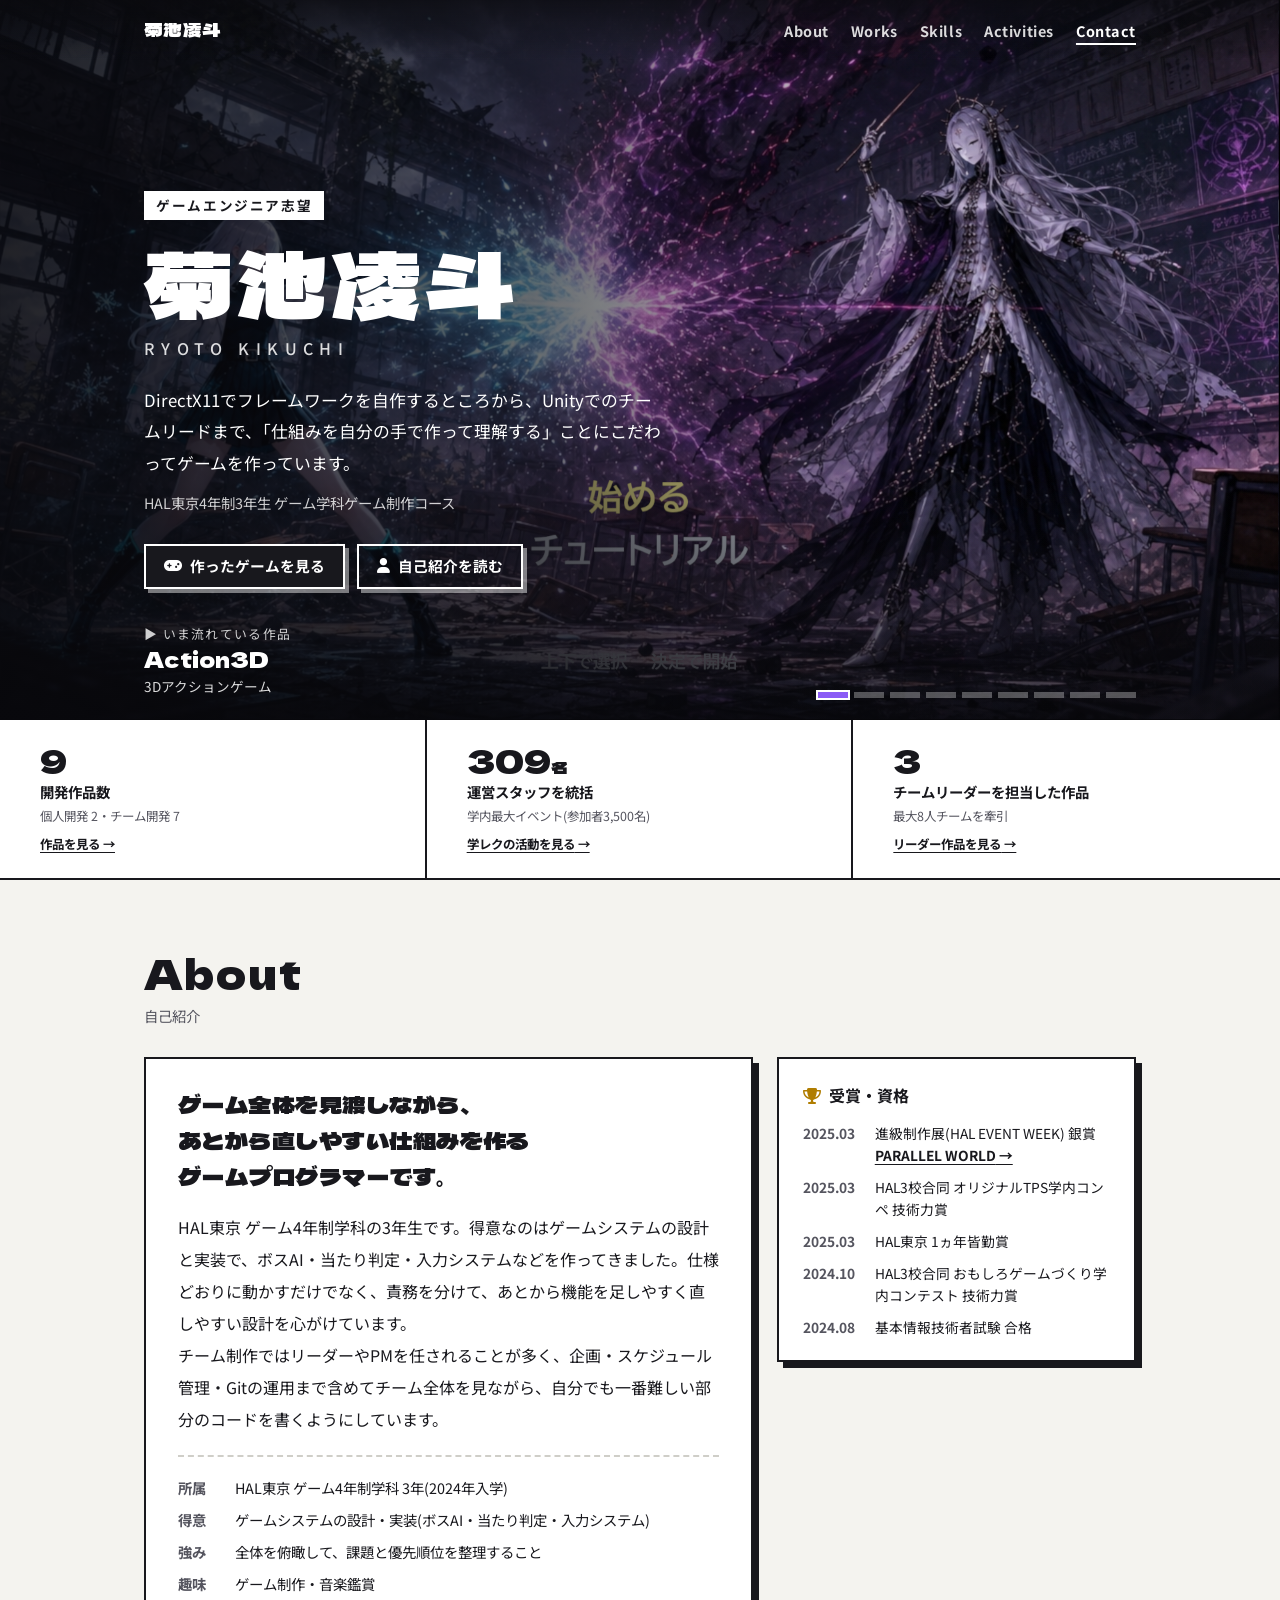
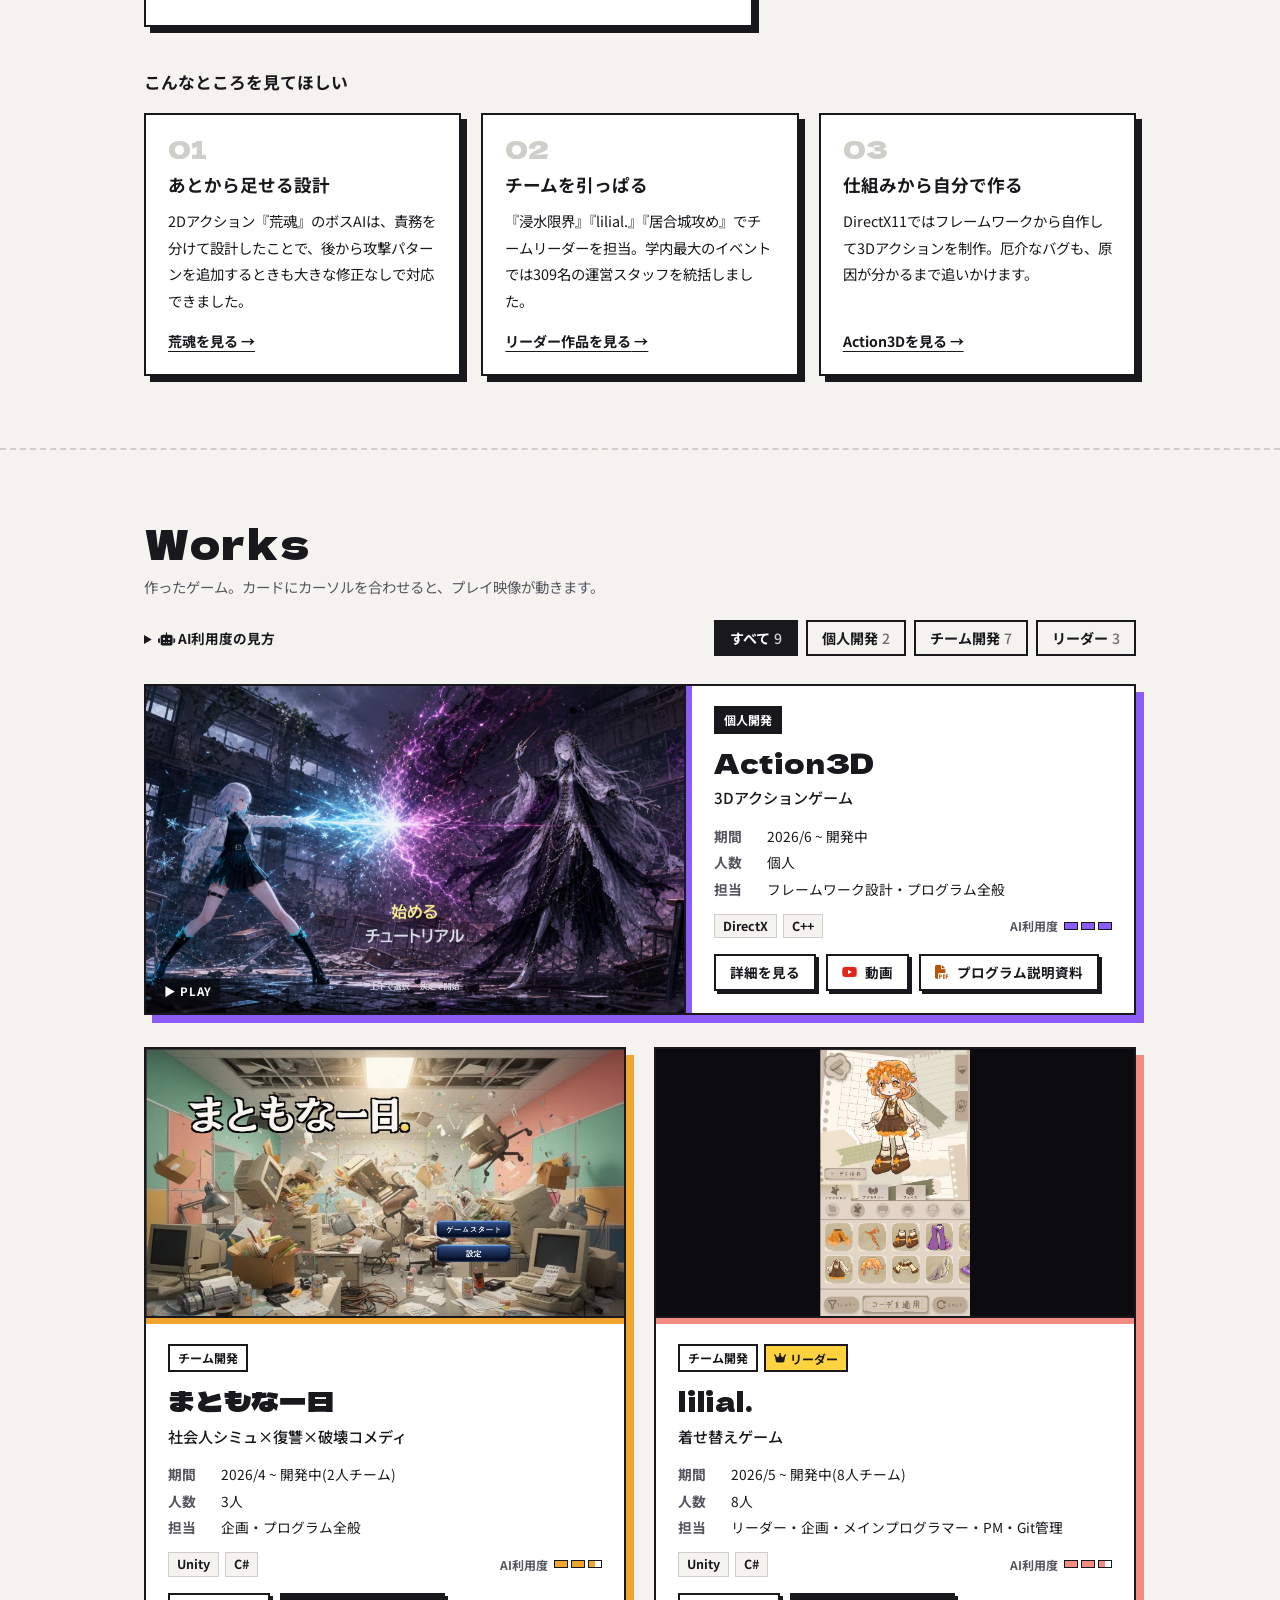
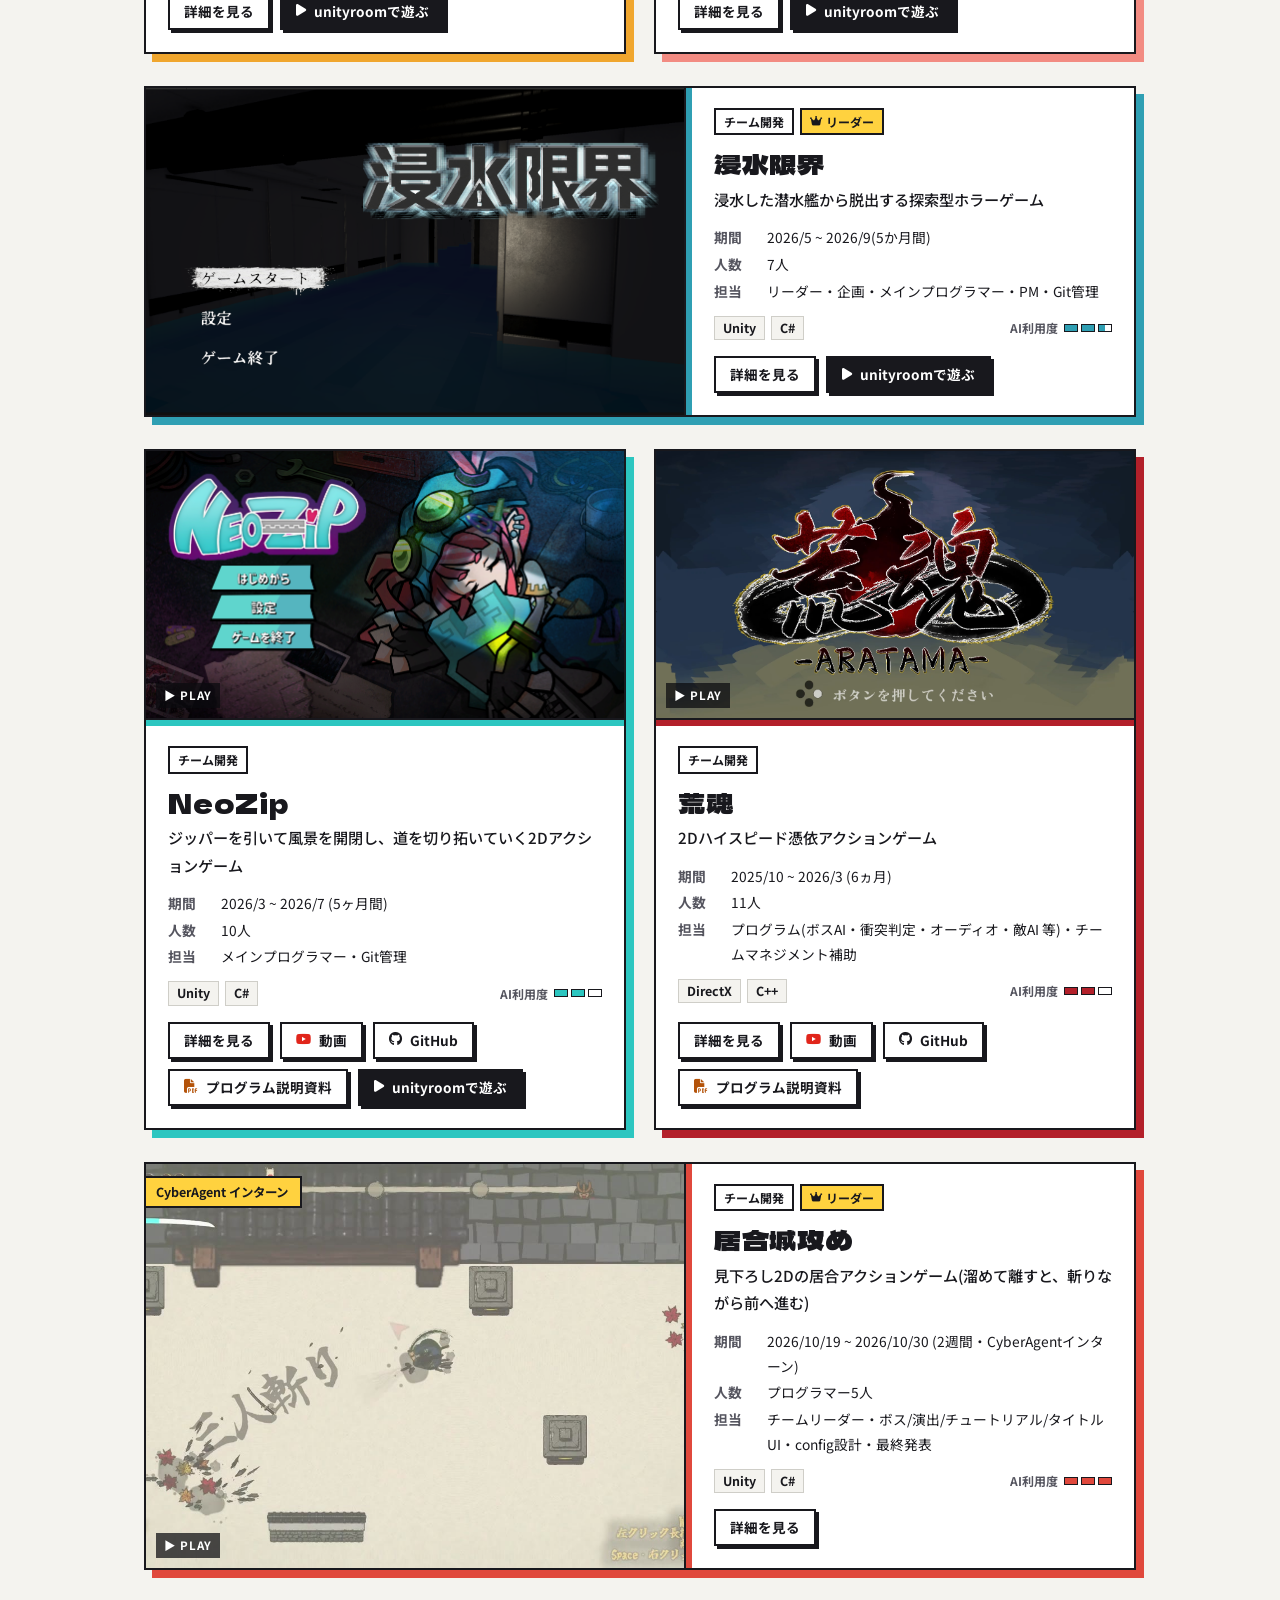
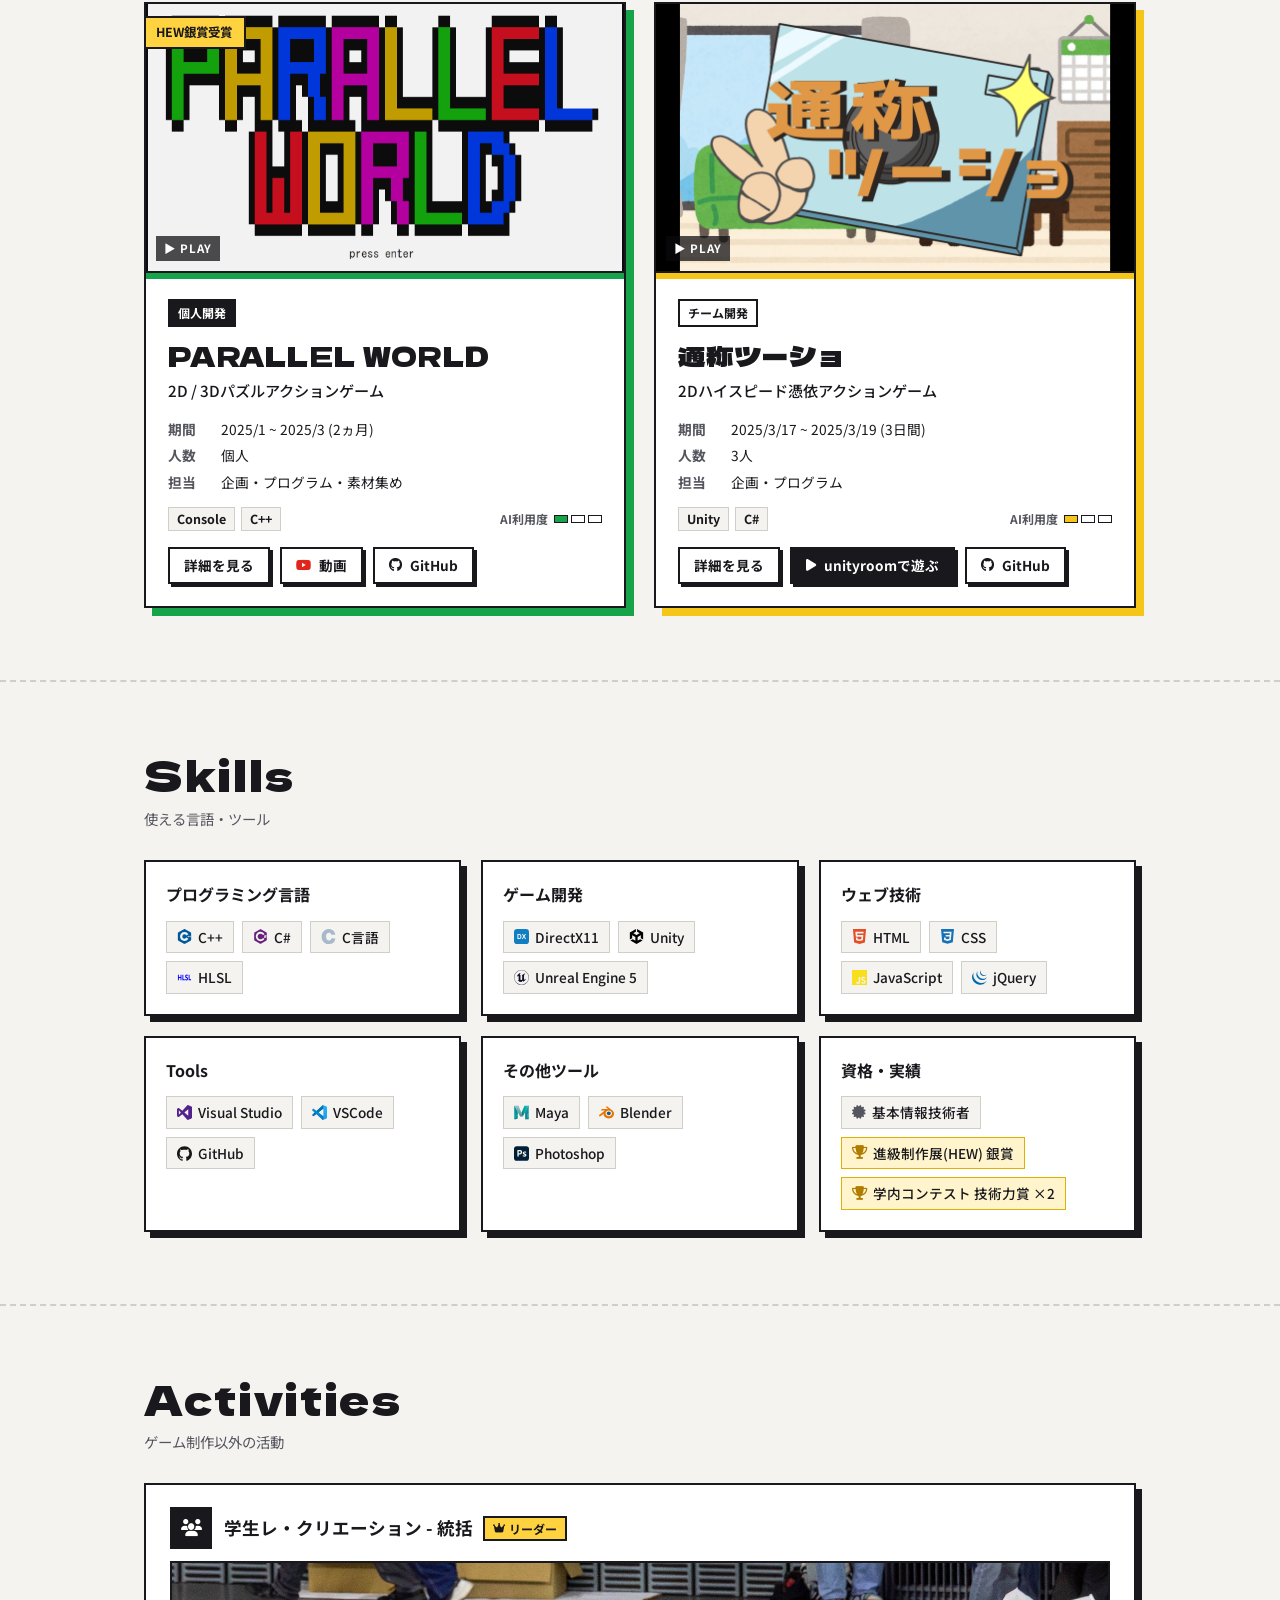
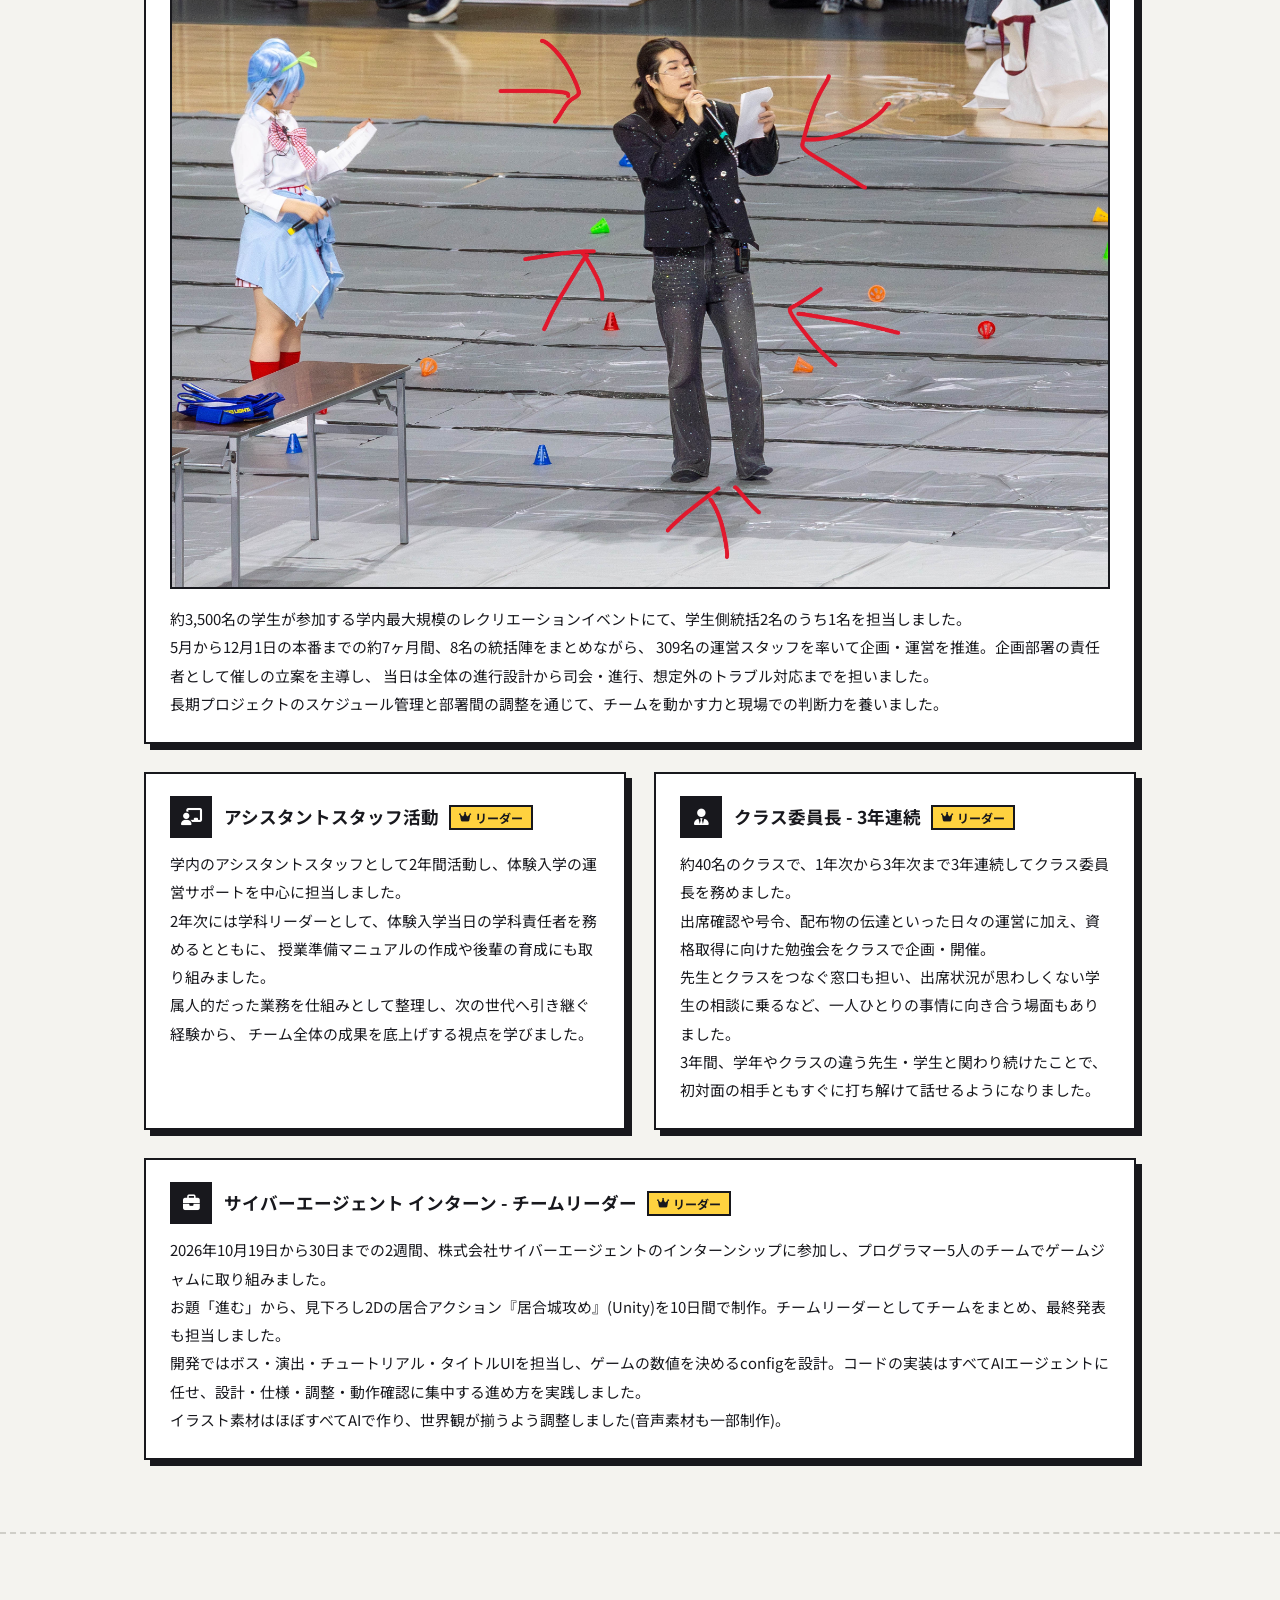
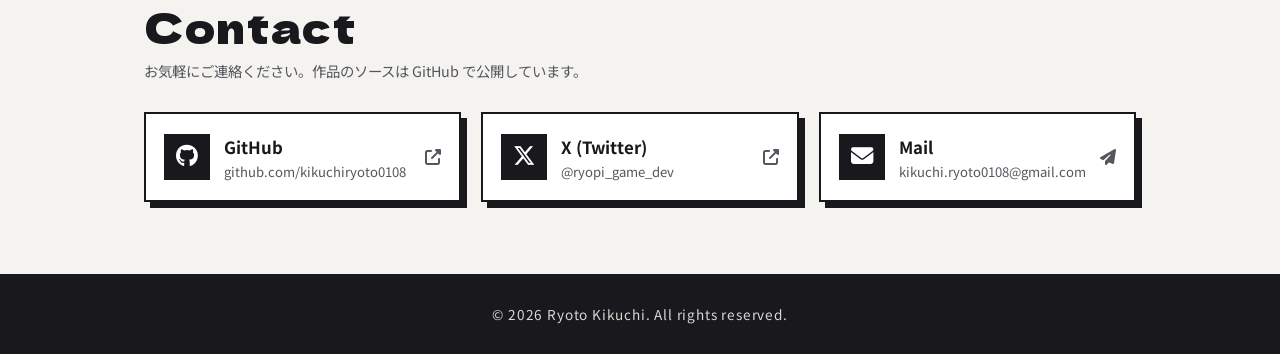
==== commit 5daac19b: "先輩助言修正" ====
--- a/docs/index.html
+++ b/docs/index.html
@@ -81,11 +81,11 @@
       <a href="#top" class="logo">菊池凌斗</a>
       <nav class="nav" aria-label="ページ内メニュー">
         <ul class="nav-list">
+          <li><a href="#about" class="nav-link">About</a></li>
           <li><a href="#works" class="nav-link">Works</a></li>
-          <li><a href="#about" class="nav-link">About</a></li>
           <li><a href="#skills" class="nav-link">Skills</a></li>
           <li><a href="#activities" class="nav-link">Activities</a></li>
-          <li><a href="#links" class="nav-link">Links</a></li>
+          <li><a href="#links" class="nav-link">Contact</a></li>
         </ul>
       </nav>
     </div>
@@ -103,7 +103,7 @@
         <p class="hero-school">HAL東京4年制3年生 ゲーム学科ゲーム制作コース</p>
         <div class="hero-cta">
           <a href="#works" class="btn dark"><i class="fas fa-gamepad"></i>作ったゲームを見る</a>
-          <a href="https://github.com/kikuchiryoto0108" target="_blank" rel="noopener noreferrer" class="btn ghost"><i class="fab fa-github"></i>GitHub</a>
+          <a href="#about" class="btn ghost"><i class="fas fa-user"></i>自己紹介を読む</a>
         </div>
       </div>
       <div class="now" id="now" hidden>
@@ -118,22 +118,85 @@
 
     <!-- 実績サマリー -->
     <div class="stats">
-      <div class="stat-tile">
+      <a class="stat-tile" href="#works">
         <span class="stat-number">9</span>
         <span class="stat-label">開発作品数</span>
         <span class="stat-note">個人開発 2・チーム開発 7</span>
-      </div>
-      <div class="stat-tile">
+        <span class="stat-go">作品を見る</span>
+      </a>
+      <a class="stat-tile" href="#act-gakureku">
         <span class="stat-number">309<small>名</small></span>
         <span class="stat-label">運営スタッフを統括</span>
         <span class="stat-note">学内最大イベント(参加者3,500名)</span>
+        <span class="stat-go">学レクの活動を見る</span>
+      </a>
+      <a class="stat-tile" href="#works" data-filter="leader">
+        <span class="stat-number">3</span>
+        <span class="stat-label">チームリーダーを担当した作品</span>
+        <span class="stat-note">最大8人チームを牽引</span>
+        <span class="stat-go">リーダー作品を見る</span>
+      </a>
+    </div>
+
+    <section id="about" class="section">
+      <div class="wrap">
+        <div class="sec-head">
+          <div>
+            <h2 class="sec-title">About</h2>
+            <p class="sec-sub">自己紹介</p>
+          </div>
+        </div>
+
+        <div class="profile">
+          <div class="profile-main content-card">
+            <p class="profile-catch">ゲーム全体を見渡しながら、<br>あとから直しやすい仕組みを作る<br>ゲームプログラマーです。</p>
+            <p class="about-text">
+              HAL東京 ゲーム4年制学科の3年生です。得意なのはゲームシステムの設計と実装で、ボスAI・当たり判定・入力システムなどを作ってきました。仕様どおりに動かすだけでなく、責務を分けて、あとから機能を足しやすく直しやすい設計を心がけています。<br>
+              チーム制作ではリーダーやPMを任されることが多く、企画・スケジュール管理・Gitの運用まで含めてチーム全体を見ながら、自分でも一番難しい部分のコードを書くようにしています。
+            </p>
+            <dl class="profile-facts">
+              <dt>所属</dt><dd>HAL東京 ゲーム4年制学科 3年(2024年入学)</dd>
+              <dt>得意</dt><dd>ゲームシステムの設計・実装(ボスAI・当たり判定・入力システム)</dd>
+              <dt>強み</dt><dd>全体を俯瞰して、課題と優先順位を整理すること</dd>
+              <dt>趣味</dt><dd>ゲーム制作・音楽鑑賞</dd>
+            </dl>
+          </div>
+
+          <div class="awards content-card">
+            <h3 class="awards-title"><i class="fas fa-trophy"></i>受賞・資格</h3>
+            <ol class="awards-list">
+              <li><time>2025.03</time><span>進級制作展(HAL EVENT WEEK) 銀賞<a href="#w-parallel" class="awards-link">PARALLEL WORLD</a></span></li>
+              <li><time>2025.03</time><span>HAL3校合同 オリジナルTPS学内コンペ 技術力賞</span></li>
+              <li><time>2025.03</time><span>HAL東京 1ヵ年皆勤賞</span></li>
+              <li><time>2024.10</time><span>HAL3校合同 おもしろゲームづくり学内コンテスト 技術力賞</span></li>
+              <li><time>2024.08</time><span>基本情報技術者試験 合格</span></li>
+            </ol>
+          </div>
+        </div>
+
+        <h3 class="points-title">こんなところを見てほしい</h3>
+        <div class="points">
+          <div class="point">
+            <span class="point-no">01</span>
+            <h4 class="point-head">あとから足せる設計</h4>
+            <p>2Dアクション『荒魂』のボスAIは、責務を分けて設計したことで、後から攻撃パターンを追加するときも大きな修正なしで対応できました。</p>
+            <a href="#w-aratama" class="point-link">荒魂を見る</a>
+          </div>
+          <div class="point">
+            <span class="point-no">02</span>
+            <h4 class="point-head">チームを引っぱる</h4>
+            <p>『浸水限界』『lilial.』『居合城攻め』でチームリーダーを担当。学内最大のイベントでは309名の運営スタッフを統括しました。</p>
+            <a href="#works" data-filter="leader" class="point-link">リーダー作品を見る</a>
+          </div>
+          <div class="point">
+            <span class="point-no">03</span>
+            <h4 class="point-head">仕組みから自分で作る</h4>
+            <p>DirectX11ではフレームワークから自作して3Dアクションを制作。厄介なバグも、原因が分かるまで追いかけます。</p>
+            <a href="#w-action3d" class="point-link">Action3Dを見る</a>
+          </div>
+        </div>
       </div>
-      <div class="stat-tile">
-        <span class="stat-number">2</span>
-        <span class="stat-label">リーダー・PM経験</span>
-        <span class="stat-note">最大8人チームを牽引</span>
-      </div>
-    </div>
+    </section>
 
     <section id="works" class="section">
       <div class="wrap">
@@ -155,6 +218,7 @@
             <button class="filter is-on" data-f="all" aria-pressed="true">すべて<span>9</span></button>
             <button class="filter" data-f="solo" aria-pressed="false">個人開発<span>2</span></button>
             <button class="filter" data-f="team" aria-pressed="false">チーム開発<span>7</span></button>
+            <button class="filter" data-f="leader" aria-pressed="false">リーダー<span>3</span></button>
           </div>
         </div>
         <div class="shelf">
@@ -465,12 +529,12 @@
             </div>
           </div>
           <!-- lilial. -->
-          <article class="game" id="w-lilial" data-kind="team" style="--c: #f28b82" data-title="lilial." data-genre="着せ替えゲーム" data-poster="assets/images/dressup/kisekaeGamen.png">
+          <article class="game" data-leader="true" id="w-lilial" data-kind="team" style="--c: #f28b82" data-title="lilial." data-genre="着せ替えゲーム" data-poster="assets/images/dressup/kisekaeGamen.png">
             <div class="media">
               <img src="assets/images/dressup/kisekaeGamen.png" alt="lilial.画像" loading="lazy" class="contain">
             </div>
             <div class="info">
-              <div class="kind"><span>チーム開発</span></div>
+              <div class="kind"><span>チーム開発</span><span class="k-leader">リーダー</span></div>
               <h3 class="game-title">lilial.</h3>
               <p class="genre">着せ替えゲーム</p>
               <dl class="facts">
@@ -592,12 +656,12 @@
             </div>
           </div>
           <!-- 浸水限界 -->
-          <article class="game wide" id="w-hora" data-kind="team" style="--c: #2f9fb3" data-title="浸水限界" data-genre="浸水した潜水艦から脱出する探索型ホラーゲーム" data-poster="assets/images/hora/title.png">
+          <article class="game wide" data-leader="true" id="w-hora" data-kind="team" style="--c: #2f9fb3" data-title="浸水限界" data-genre="浸水した潜水艦から脱出する探索型ホラーゲーム" data-poster="assets/images/hora/title.png">
             <div class="media">
               <img src="assets/images/hora/title.png" alt="浸水限界画像" loading="lazy">
             </div>
             <div class="info">
-              <div class="kind"><span>チーム開発</span></div>
+              <div class="kind"><span>チーム開発</span><span class="k-leader">リーダー</span></div>
               <h3 class="game-title">浸水限界</h3>
               <p class="genre">浸水した潜水艦から脱出する探索型ホラーゲーム</p>
               <dl class="facts">
@@ -985,7 +1049,7 @@
             </div>
           </div>
           <!-- 居合城攻め -->
-          <article class="game wide" id="w-iaijo" data-kind="team" style="--c: #e0483c" data-title="居合城攻め" data-genre="見下ろし2Dの居合アクションゲーム(溜めて離すと、斬りながら前へ進む)" data-poster="assets/images/iaijo/poster.jpg" data-video="assets/images/iaijo/Thumbnail.mp4">
+          <article class="game wide" data-leader="true" id="w-iaijo" data-kind="team" style="--c: #e0483c" data-title="居合城攻め" data-genre="見下ろし2Dの居合アクションゲーム(溜めて離すと、斬りながら前へ進む)" data-poster="assets/images/iaijo/poster.jpg" data-video="assets/images/iaijo/Thumbnail.mp4">
             <div class="media">
               <img src="assets/images/iaijo/poster.jpg" alt="居合城攻め" loading="lazy">
               <video data-src="assets/images/iaijo/Thumbnail.mp4" muted loop playsinline preload="none" aria-label="居合城攻めのプレイ映像"></video>
@@ -993,7 +1057,7 @@
               <span class="ribbon">CyberAgent インターン</span>
             </div>
             <div class="info">
-              <div class="kind"><span>チーム開発</span></div>
+              <div class="kind"><span>チーム開発</span><span class="k-leader">リーダー</span></div>
               <h3 class="game-title">居合城攻め</h3>
               <p class="genre">見下ろし2Dの居合アクションゲーム(溜めて離すと、斬りながら前へ進む)</p>
               <dl class="facts">
@@ -1364,25 +1428,6 @@
       </div>
     </section>
 
-    <section id="about" class="section">
-      <div class="wrap">
-        <div class="sec-head">
-          <div>
-            <h2 class="sec-title">About</h2>
-            <p class="sec-sub">自己紹介</p>
-          </div>
-        </div>
-        <div class="content-card">
-          <p class="about-text">
-            ゲーム開発を専門とするプログラマーです。<br>
-            DirectX11では衝突判定・ボスAI・オーディオエンジンまで一から自作し、Unityではセーブ設計や物理まわりの地味だけど厄介なバグを、原因が分かるまで追いかけるタイプです。<br>
-            チーム開発では毎回リーダー・PMを任されることが多く、企画からスケジュール管理、Gitの運用まで含めてチーム全体を見渡しながら、自分自身でも一番難しい部分のコードを書くようにしています。<br>
-            学内コンテストでの受賞経験もあり、「面白い」を形にするための技術研鑽を日々続けています。<br>
-          </p>
-        </div>
-      </div>
-    </section>
-
     <section id="skills" class="section">
       <div class="wrap">
         <div class="sec-head">
@@ -1443,7 +1488,8 @@
             <h3 class="skill-category-title">資格・実績</h3>
             <div class="qualification-tags">
               <span class="qualification-tag"><i class="fas fa-certificate"></i>基本情報技術者</span>
-              <span class="qualification-tag award"><i class="fas fa-trophy"></i>HEW(学内コンテスト) 一年次銀賞</span>
+              <span class="qualification-tag award"><i class="fas fa-trophy"></i>進級制作展(HEW) 銀賞</span>
+              <span class="qualification-tag award"><i class="fas fa-trophy"></i>学内コンテスト 技術力賞 ×2</span>
             </div>
           </div>
         </div>
@@ -1460,12 +1506,12 @@
         </div>
         <div class="activities-list">
 
-          <article class="activity-card">
+          <article class="activity-card" id="act-gakureku">
             <div class="activity-header">
               <div class="activity-icon">
                 <i class="fas fa-users"></i>
               </div>
-              <h3 class="activity-title">学生レ・クリエーション - 統括</h3>
+              <div class="activity-heading"><h3 class="activity-title">学生レ・クリエーション - 統括</h3><span class="k-leader">リーダー</span></div>
             </div>
             <img src="assets/images/学レク/学レク.jpg" alt="学レク俺の画像">
             <p class="activity-description">
@@ -1477,12 +1523,12 @@
             </p>
           </article>
 
-          <article class="activity-card">
+          <article class="activity-card" id="act-assistant">
             <div class="activity-header">
               <div class="activity-icon">
                 <i class="fas fa-chalkboard-teacher"></i>
               </div>
-              <h3 class="activity-title">アシスタントスタッフ活動</h3>
+              <div class="activity-heading"><h3 class="activity-title">アシスタントスタッフ活動</h3><span class="k-leader">リーダー</span></div>
             </div>
             <p class="activity-description">
               学内のアシスタントスタッフとして2年間活動し、体験入学の運営サポートを中心に担当しました。<br>
@@ -1493,12 +1539,12 @@
             </p>
           </article>
 
-          <article class="activity-card">
+          <article class="activity-card" id="act-class">
             <div class="activity-header">
               <div class="activity-icon">
                 <i class="fas fa-user-tie"></i>
               </div>
-              <h3 class="activity-title">クラス委員長 - 3年連続</h3>
+              <div class="activity-heading"><h3 class="activity-title">クラス委員長 - 3年連続</h3><span class="k-leader">リーダー</span></div>
             </div>
             <p class="activity-description">
               約40名のクラスで、1年次から3年次まで3年連続してクラス委員長を務めました。<br>
@@ -1508,12 +1554,12 @@
             </p>
           </article>
 
-          <article class="activity-card">
+          <article class="activity-card" id="act-cyberagent">
             <div class="activity-header">
               <div class="activity-icon">
                 <i class="fas fa-briefcase"></i>
               </div>
-              <h3 class="activity-title">サイバーエージェント インターン - チームリーダー</h3>
+              <div class="activity-heading"><h3 class="activity-title">サイバーエージェント インターン - チームリーダー</h3><span class="k-leader">リーダー</span></div>
             </div>
             <p class="activity-description">
               2026年10月19日から30日までの2週間、株式会社サイバーエージェントのインターンシップに参加し、プログラマー5人のチームでゲームジャムに取り組みました。<br>
@@ -1530,8 +1576,8 @@
       <div class="wrap">
         <div class="sec-head">
           <div>
-            <h2 class="sec-title">Links</h2>
-            <p class="sec-sub">連絡先・SNS</p>
+            <h2 class="sec-title">Contact</h2>
+            <p class="sec-sub">お気軽にご連絡ください。作品のソースは GitHub で公開しています。</p>
           </div>
         </div>
         <div class="links-grid">
--- a/docs/site.css
+++ b/docs/site.css
@@ -225,6 +225,54 @@
 .content-card { padding: 28px 32px; }
 .about-text { font-size: 1rem; line-height: 2; }
 
+/* 自己紹介: 本文+プロフィール | 受賞・資格 */
+.profile { display: grid; grid-template-columns: minmax(0, 1.7fr) minmax(0, 1fr); gap: 24px; align-items: start; }
+.profile-catch { margin-bottom: 16px; font-family: var(--display); font-size: 1.45rem; line-height: 1.55; letter-spacing: .02em; }
+.profile-facts { display: grid; grid-template-columns: 3em 1fr; gap: 6px 14px; margin-top: 20px; padding-top: 18px; font-size: .9rem; border-top: 2px dashed var(--soft-line); }
+.profile-facts dt { font-weight: 700; color: var(--ink-sub); }
+.awards { padding: 22px 24px; }
+.awards-title { display: flex; align-items: center; gap: 8px; margin-bottom: 12px; font-size: 1rem; font-weight: 700; }
+.awards-title i { color: #b07d00; }
+.awards-list { list-style: none; display: grid; gap: 10px; }
+.awards-list li { display: grid; grid-template-columns: 4.6em 1fr; gap: 8px; font-size: .86rem; line-height: 1.6; }
+.awards-list time { font-weight: 700; color: var(--ink-sub); font-variant-numeric: tabular-nums; }
+.awards-link { display: block; width: fit-content; font-weight: 700; text-underline-offset: 3px; }
+.awards-link::after, .point-link::after, .stat-go::after { content: ' →'; }
+
+/* 見てほしいところ(根拠の作品・活動へ飛ぶ) */
+.points-title { margin: 40px 0 16px; font-size: 1.05rem; font-weight: 700; }
+.points { display: grid; grid-template-columns: repeat(3, minmax(0, 1fr)); gap: 20px; }
+.point {
+  display: flex; flex-direction: column; gap: 8px; padding: 20px 22px;
+  background: var(--paper); border: 2px solid var(--line); box-shadow: 6px 6px 0 var(--line);
+}
+.point-no { font-family: var(--display); font-size: 1.6rem; line-height: 1; color: var(--soft-line); }
+.point-head { font-size: 1.1rem; font-weight: 700; }
+.point p { font-size: .9rem; line-height: 1.85; }
+.point-link { margin-top: auto; padding-top: 6px; font-size: .88rem; font-weight: 700; text-underline-offset: 4px; }
+
+/* 実績タイルはリンク */
+a.stat-tile { color: inherit; text-decoration: none; transition: background .15s; }
+a.stat-tile:hover { background: #fff8d6; }
+.stat-go { margin-top: 6px; font-size: .78rem; font-weight: 700; text-decoration: underline; text-underline-offset: 3px; }
+
+/* リーダータグ */
+.k-leader {
+  display: inline-flex; align-items: center; gap: 4px;
+  padding: 1px 8px; font-size: .75rem; font-weight: 700; line-height: 1.6;
+  color: var(--ink); background: #ffd23f; border: 2px solid var(--line);
+}
+.k-leader::before { content: '\f521'; font-family: 'Font Awesome 6 Free'; font-weight: 900; font-size: .9em; }
+.kind .k-leader { padding: 1px 8px; }
+.activity-heading { display: flex; flex-wrap: wrap; align-items: center; gap: 4px 10px; }
+
+/* ジャンプしてきた先を一瞬光らせる */
+.is-target { animation: target-flash 1.6s ease-out; }
+@keyframes target-flash {
+  0%, 30% { outline: 4px solid #ffd23f; outline-offset: 6px; }
+  100% { outline: 4px solid transparent; outline-offset: 6px; }
+}
+
 /* ========================================
    Skills
 ======================================== */
@@ -249,7 +297,7 @@
 .activity-card:has(img) { grid-column: 1 / -1; }
 /* 写真つき(全幅)の後に奇数枚残ったとき、最後の1枚を全幅にして空きマスを作らない */
 .activity-card:has(img) ~ .activity-card:last-child:nth-child(even) { grid-column: 1 / -1; }
-.activity-card img { display: block; width: 100%; max-height: 420px; margin-bottom: 16px; object-fit: cover; border: 2px solid var(--line); }
+.activity-card img { display: block; width: 100%; height: auto; margin-bottom: 16px; border: 2px solid var(--line); }
 .activity-header { display: flex; align-items: center; gap: 12px; margin-bottom: 12px; }
 .activity-icon {
   display: flex; align-items: center; justify-content: center; flex-shrink: 0;
@@ -383,6 +431,8 @@
   .game.wide .info { border-left: 0; border-top: 6px solid var(--c); }
   .skills-container { grid-template-columns: repeat(2, minmax(0, 1fr)); }
   .activities-list { grid-template-columns: 1fr; }
+  .profile { grid-template-columns: 1fr; }
+  .points { grid-template-columns: 1fr; gap: 16px; }
   .links-grid { grid-template-columns: 1fr; gap: 14px; }
   .stat-tile { padding: 16px 14px; }
   .stat-number { font-size: 1.6rem; }
@@ -414,6 +464,13 @@
   .stat-number { font-size: 1.4rem; }
   .stat-label { font-size: .78rem; line-height: 1.5; }
   .stat-note { display: none; }
+  .stat-go { font-size: .7rem; }
+  .profile-catch { font-size: 1.2rem; }
+  .profile-facts { grid-template-columns: 1fr; gap: 0; }
+  .profile-facts dd { margin-bottom: 8px; }
+  .awards, .point { padding: 18px; box-shadow: 4px 4px 0 var(--line); }
+  .filters { flex-wrap: wrap; }
+  .filter { flex: 1 1 40%; }
 
   .section { padding: 48px 0; }
   .sec-title { font-size: 2rem; }
